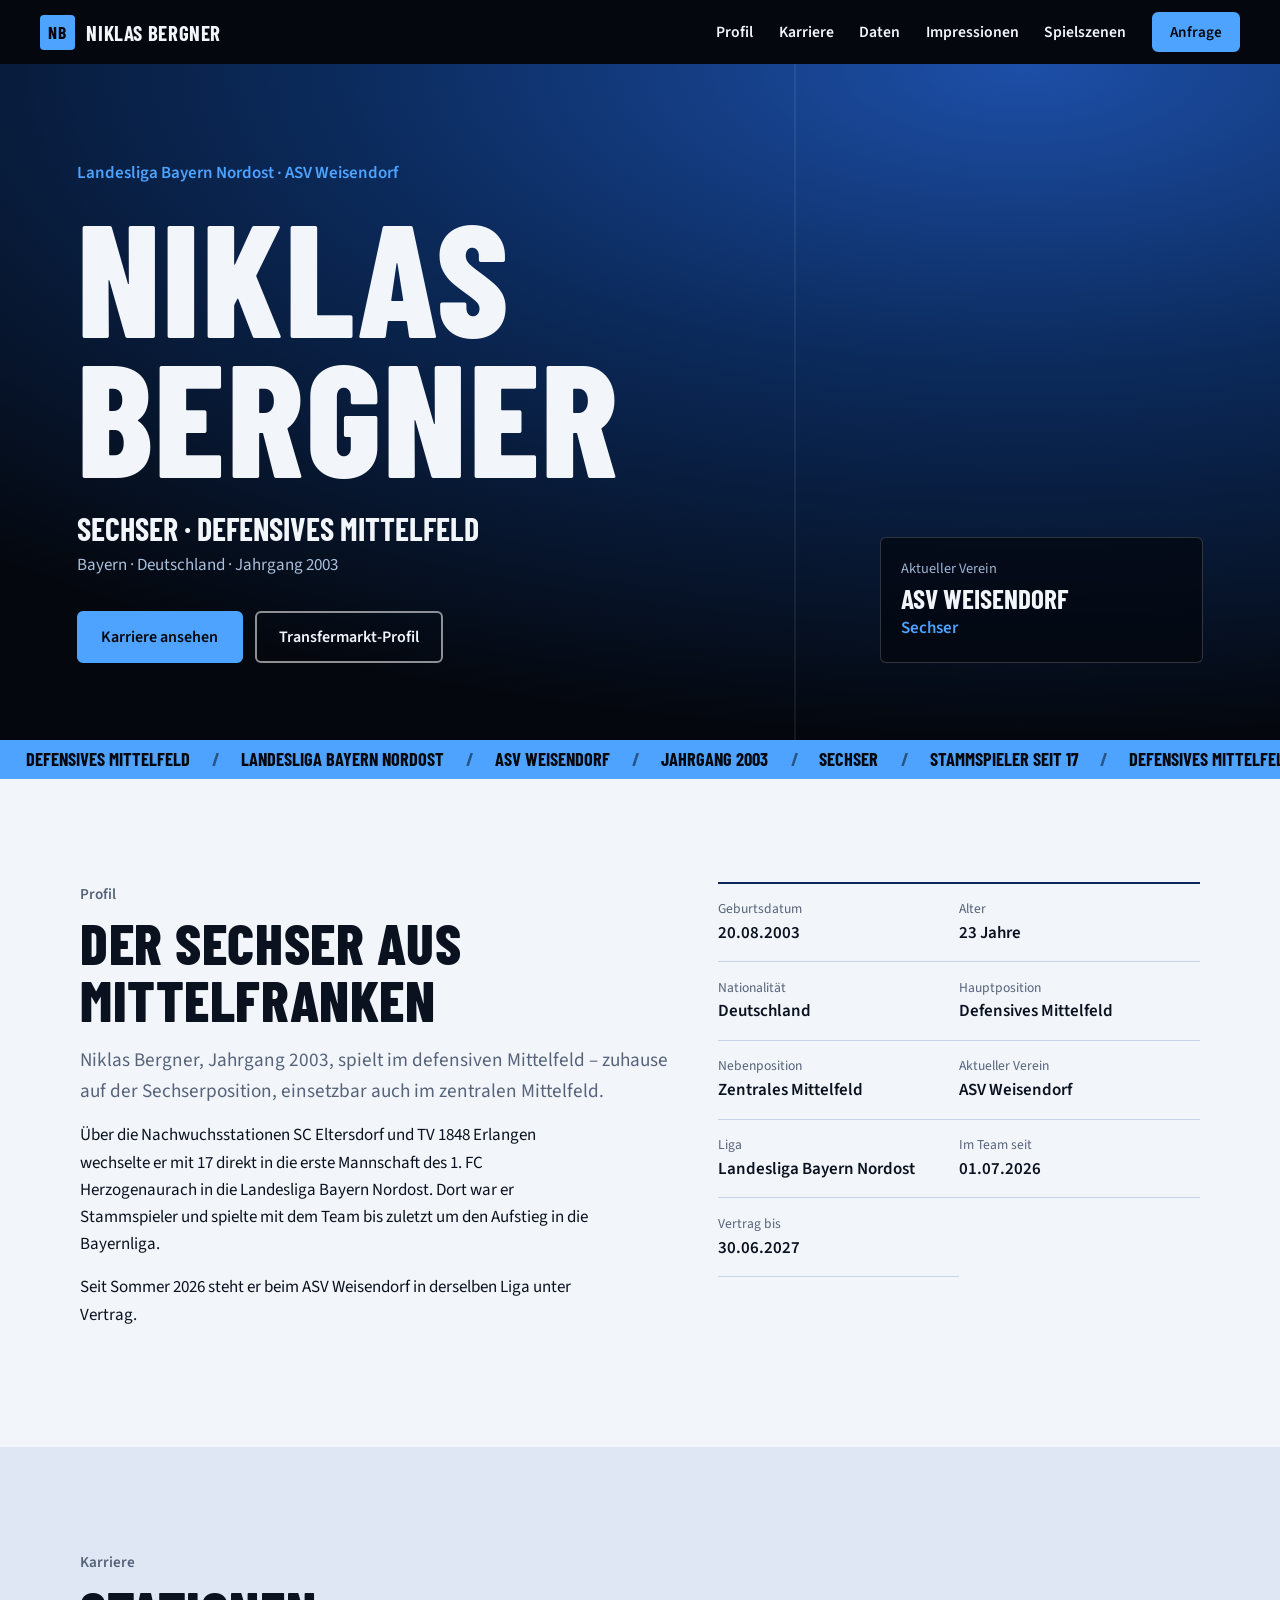
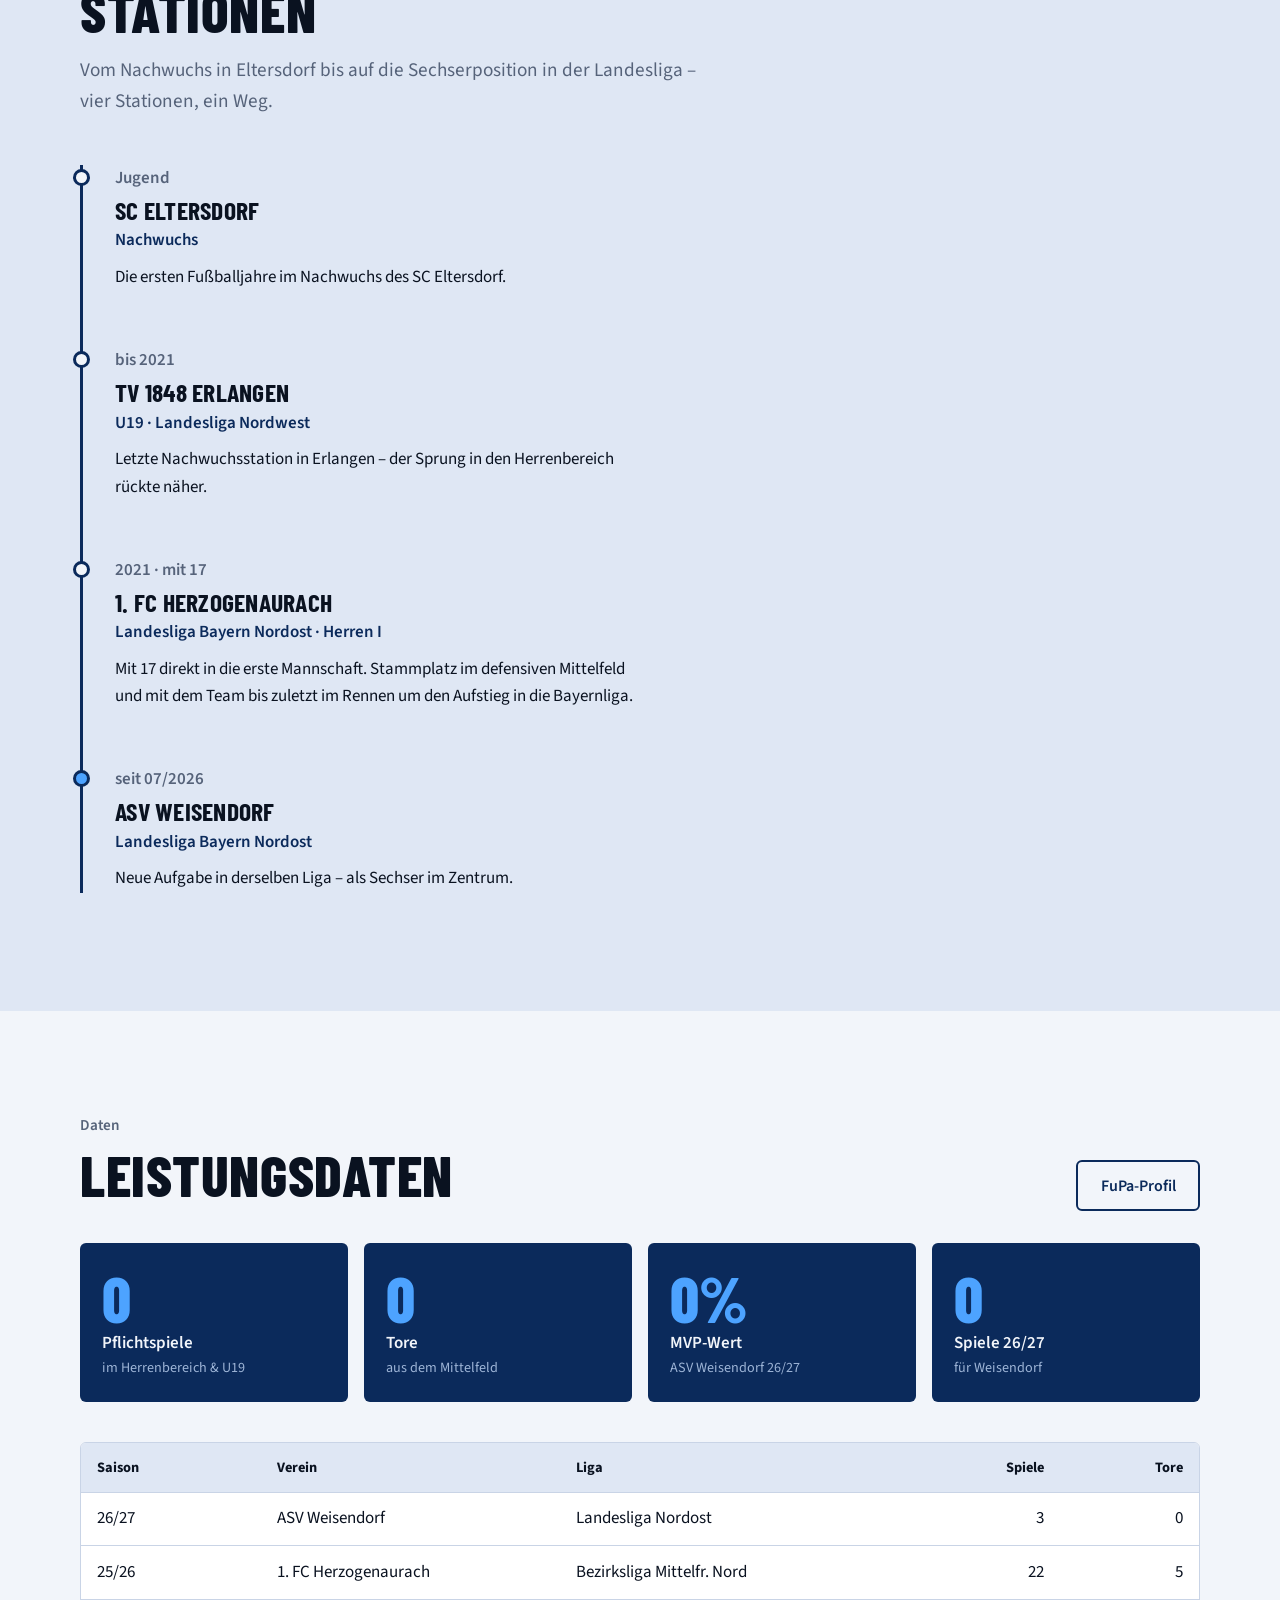
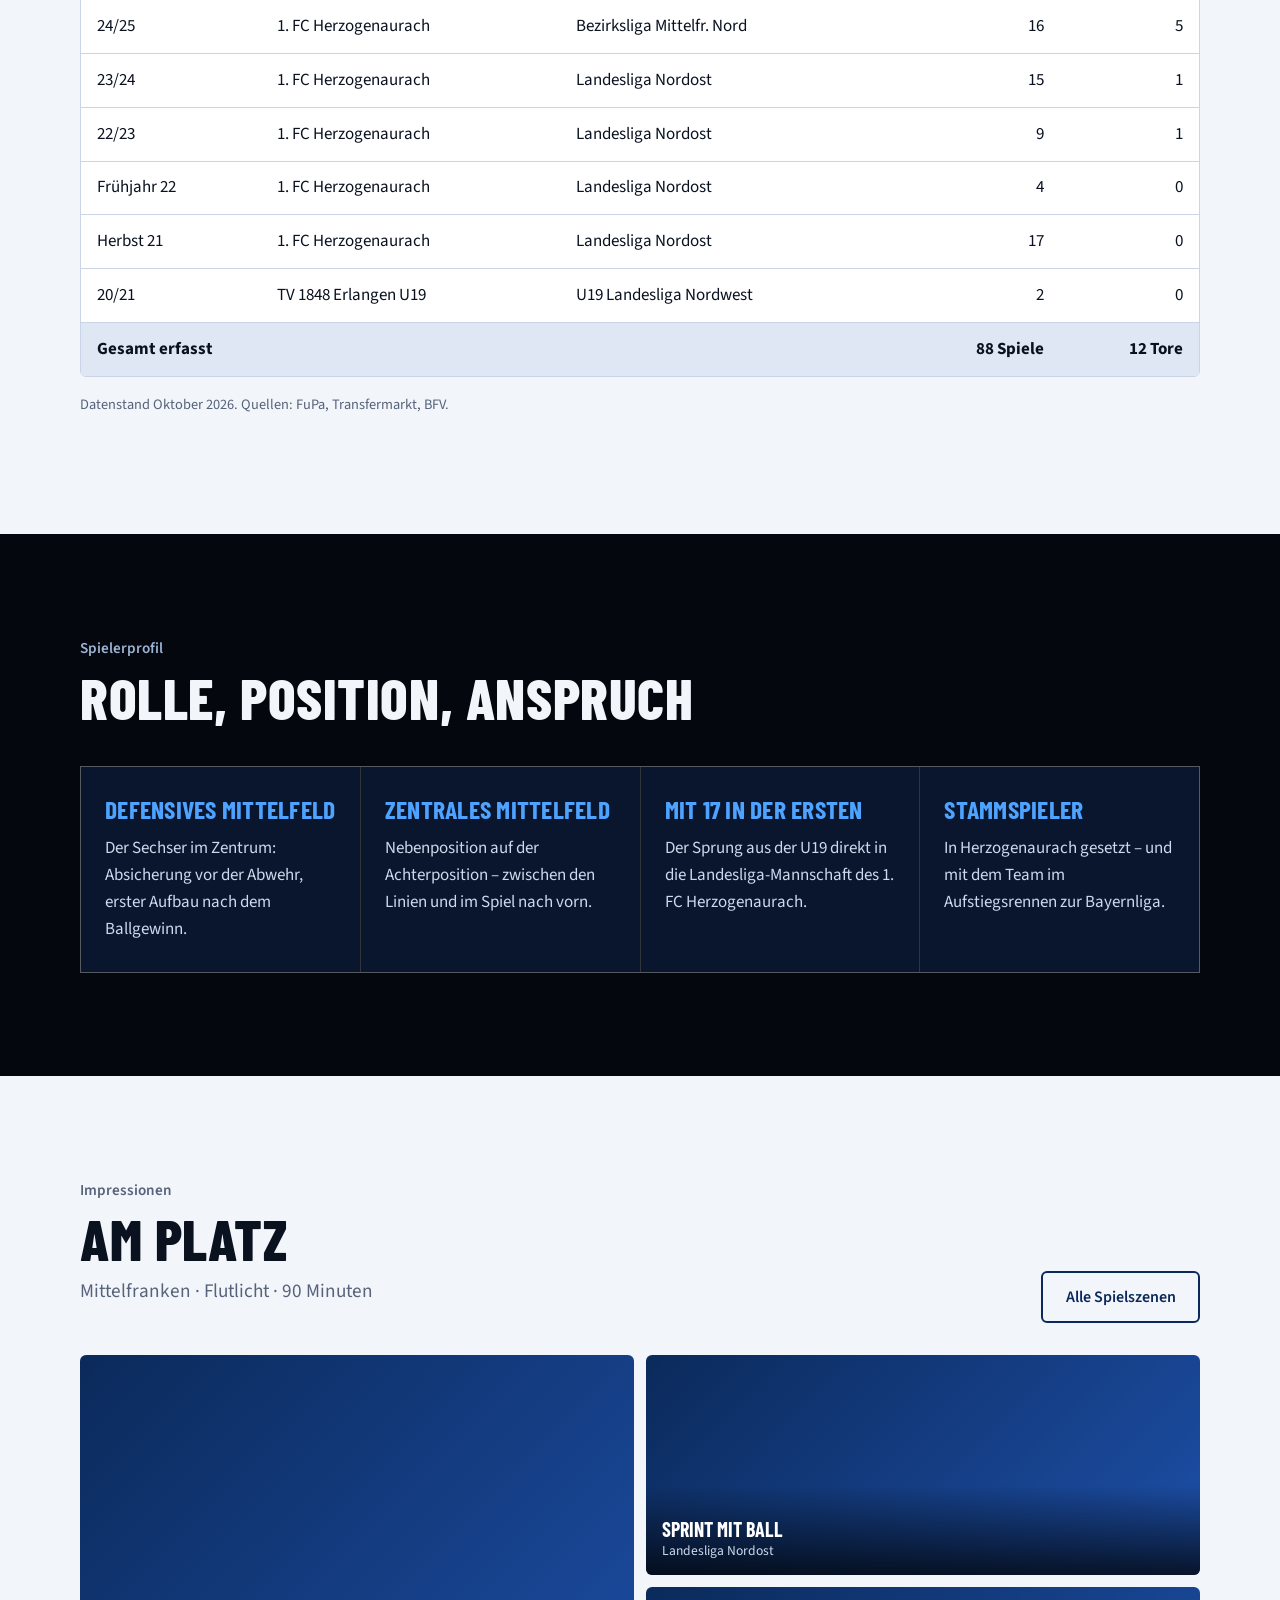
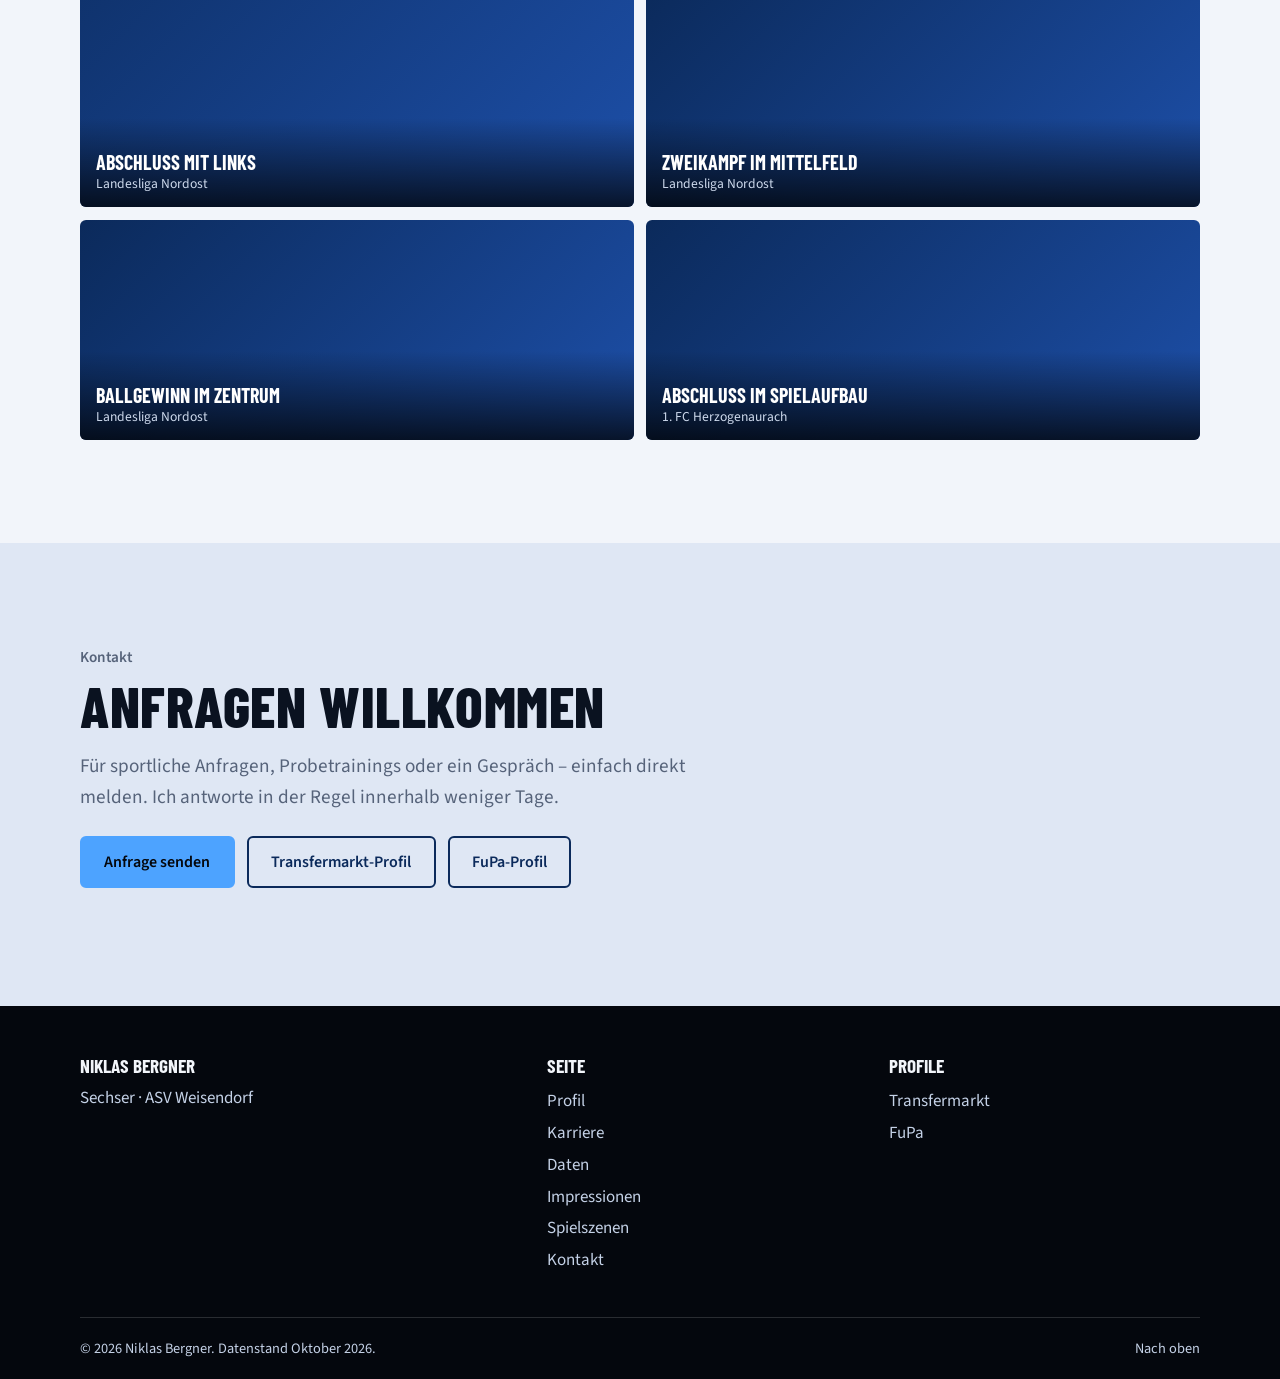
==== index.html @ 8ffeeb8a "Update stylesheet link path in index.html" ====
<!DOCTYPE html>
<html lang="de">
<head>
  <meta charset="UTF-8">
  <meta name="viewport" content="width=device-width, initial-scale=1">
  <title>Niklas Bergner | Defensives Mittelfeld – ASV Weisendorf</title>
  <meta name="description" content="Niklas Bergner, Jahrgang 2003: Sechser beim ASV Weisendorf in der Landesliga Bayern Nordost. Karriere, Leistungsdaten und Kontakt.">
  <link rel="preconnect" href="https://fonts.googleapis.com">
  <link rel="preconnect" href="https://fonts.gstatic.com" crossorigin>
  <link href="https://fonts.googleapis.com/css2?family=Barlow+Condensed:wght@500;700;800&family=Source+Sans+3:wght@400;600&display=swap" rel="stylesheet">
  <script>document.documentElement.classList.add('js')</script>
  <link rel="stylesheet" href="css/style.css">
</head>
<body id="top">

<header class="site-header">
  <a class="brand" href="index.html#top"><span class="brand-mark">NB</span>Niklas Bergner</a>
  <button class="nav-toggle" aria-label="Menü öffnen" aria-expanded="false" aria-controls="nav">Menü</button>
  <nav id="nav" class="nav">
    <a href="index.html#profil">Profil</a>
    <a href="index.html#karriere">Karriere</a>
    <a href="index.html#daten">Daten</a>
    <a href="index.html#galerie">Impressionen</a>
    <a href="spielszenen.html">Spielszenen</a>
    <button type="button" class="btn btn-small" data-open-contact>Anfrage</button>
  </nav>
</header>

<main>
  <!-- HERO -->
  <section class="hero">
    <div class="hero-inner">
      <p class="hero-kicker">Landesliga Bayern Nordost · ASV Weisendorf</p>
      <h1>Niklas<br>Bergner</h1>
      <p class="hero-role">Sechser · Defensives Mittelfeld</p>
      <p class="hero-meta">Bayern · Deutschland · Jahrgang 2003</p>
      <div class="hero-actions">
        <a class="btn" href="#karriere">Karriere ansehen</a>
        <a class="btn btn-ghost" href="https://www.transfermarkt.de/niklas-bergner/profil/spieler/958834" target="_blank" rel="noopener">Transfermarkt-Profil</a>
      </div>
    </div>
    <aside class="hero-card">
      <img src="images/portrait.jpg" alt="Niklas Bergner" onerror="this.remove()">
      <div class="hero-card-text">
        <span>Aktueller Verein</span>
        <strong>ASV Weisendorf</strong>
        <em>Sechser</em>
      </div>
    </aside>
  </section>

  <div class="ticker" aria-hidden="true">
    <div class="ticker-track">
      <span>Defensives Mittelfeld</span><span>Landesliga Bayern Nordost</span><span>ASV Weisendorf</span><span>Jahrgang 2003</span><span>Sechser</span><span>Stammspieler seit 17</span>
      <span>Defensives Mittelfeld</span><span>Landesliga Bayern Nordost</span><span>ASV Weisendorf</span><span>Jahrgang 2003</span><span>Sechser</span><span>Stammspieler seit 17</span>
    </div>
  </div>

  <!-- PROFIL -->
  <section id="profil" class="section">
    <div class="wrap two-col">
      <div>
        <p class="eyebrow">Profil</p>
        <h2>Der Sechser aus Mittelfranken</h2>
        <p class="lead">Niklas Bergner, Jahrgang 2003, spielt im defensiven Mittelfeld – zuhause auf der Sechserposition, einsetzbar auch im zentralen Mittelfeld.</p>
        <p>Über die Nachwuchsstationen SC Eltersdorf und TV 1848 Erlangen wechselte er mit 17 direkt in die erste Mannschaft des 1. FC Herzogenaurach in die Landesliga Bayern Nordost. Dort war er Stammspieler und spielte mit dem Team bis zuletzt um den Aufstieg in die Bayernliga.</p>
        <p>Seit Sommer 2026 steht er beim ASV Weisendorf in derselben Liga unter Vertrag.</p>
      </div>
      <dl class="facts" data-reveal>
        <div><dt>Geburtsdatum</dt><dd>20.08.2003</dd></div>
        <div><dt>Alter</dt><dd><span id="age">23</span> Jahre</dd></div>
        <div><dt>Nationalität</dt><dd>Deutschland</dd></div>
        <div><dt>Hauptposition</dt><dd>Defensives Mittelfeld</dd></div>
        <div><dt>Nebenposition</dt><dd>Zentrales Mittelfeld</dd></div>
        <div><dt>Aktueller Verein</dt><dd>ASV Weisendorf</dd></div>
        <div><dt>Liga</dt><dd>Landesliga Bayern Nordost</dd></div>
        <div><dt>Im Team seit</dt><dd>01.07.2026</dd></div>
        <div><dt>Vertrag bis</dt><dd>30.06.2027</dd></div>
      </dl>
    </div>
  </section>

  <!-- KARRIERE -->
  <section id="karriere" class="section section-tint">
    <div class="wrap">
      <p class="eyebrow">Karriere</p>
      <h2>Stationen</h2>
      <p class="lead">Vom Nachwuchs in Eltersdorf bis auf die Sechserposition in der Landesliga – vier Stationen, ein Weg.</p>
      <ol class="timeline">
        <li data-reveal>
          <span class="when">Jugend</span>
          <h3>SC Eltersdorf</h3>
          <p class="sub">Nachwuchs</p>
          <p>Die ersten Fußballjahre im Nachwuchs des SC Eltersdorf.</p>
        </li>
        <li data-reveal>
          <span class="when">bis 2021</span>
          <h3>TV 1848 Erlangen</h3>
          <p class="sub">U19 · Landesliga Nordwest</p>
          <p>Letzte Nachwuchsstation in Erlangen – der Sprung in den Herrenbereich rückte näher.</p>
        </li>
        <li data-reveal>
          <span class="when">2021 · mit 17</span>
          <h3>1. FC Herzogenaurach</h3>
          <p class="sub">Landesliga Bayern Nordost · Herren I</p>
          <p>Mit 17 direkt in die erste Mannschaft. Stammplatz im defensiven Mittelfeld und mit dem Team bis zuletzt im Rennen um den Aufstieg in die Bayernliga.</p>
        </li>
        <li class="current" data-reveal>
          <span class="when">seit 07/2026</span>
          <h3>ASV Weisendorf</h3>
          <p class="sub">Landesliga Bayern Nordost</p>
          <p>Neue Aufgabe in derselben Liga – als Sechser im Zentrum.</p>
        </li>
      </ol>
    </div>
  </section>

  <!-- DATEN -->
  <section id="daten" class="section">
    <div class="wrap">
      <div class="section-head">
        <div>
          <p class="eyebrow">Daten</p>
          <h2>Leistungsdaten</h2>
        </div>
        <a class="btn btn-ghost-dark" href="https://www.fupa.net/player/niklas-bergner-1920566" target="_blank" rel="noopener">FuPa-Profil</a>
      </div>

      <div class="stats" data-reveal>
        <div class="stat"><strong data-count="88">88</strong><span>Pflichtspiele</span><small>im Herrenbereich &amp; U19</small></div>
        <div class="stat"><strong data-count="12">12</strong><span>Tore</span><small>aus dem Mittelfeld</small></div>
        <div class="stat"><strong data-count="55" data-suffix="%">55%</strong><span>MVP-Wert</span><small>ASV Weisendorf 26/27</small></div>
        <div class="stat"><strong data-count="3">3</strong><span>Spiele 26/27</span><small>für Weisendorf</small></div>
      </div>

      <div class="table-wrap" data-reveal>
        <table>
          <thead>
            <tr><th>Saison</th><th>Verein</th><th>Liga</th><th class="num">Spiele</th><th class="num">Tore</th></tr>
          </thead>
          <tbody>
            <tr><td>26/27</td><td>ASV Weisendorf</td><td>Landesliga Nordost</td><td class="num">3</td><td class="num">0</td></tr>
            <tr><td>25/26</td><td>1. FC Herzogenaurach</td><td>Bezirksliga Mittelfr. Nord</td><td class="num">22</td><td class="num">5</td></tr>
            <tr><td>24/25</td><td>1. FC Herzogenaurach</td><td>Bezirksliga Mittelfr. Nord</td><td class="num">16</td><td class="num">5</td></tr>
            <tr><td>23/24</td><td>1. FC Herzogenaurach</td><td>Landesliga Nordost</td><td class="num">15</td><td class="num">1</td></tr>
            <tr><td>22/23</td><td>1. FC Herzogenaurach</td><td>Landesliga Nordost</td><td class="num">9</td><td class="num">1</td></tr>
            <tr><td>Frühjahr 22</td><td>1. FC Herzogenaurach</td><td>Landesliga Nordost</td><td class="num">4</td><td class="num">0</td></tr>
            <tr><td>Herbst 21</td><td>1. FC Herzogenaurach</td><td>Landesliga Nordost</td><td class="num">17</td><td class="num">0</td></tr>
            <tr><td>20/21</td><td>TV 1848 Erlangen U19</td><td>U19 Landesliga Nordwest</td><td class="num">2</td><td class="num">0</td></tr>
          </tbody>
          <tfoot>
            <tr><td colspan="3">Gesamt erfasst</td><td class="num">88 Spiele</td><td class="num">12 Tore</td></tr>
          </tfoot>
        </table>
      </div>
      <p class="note">Datenstand Oktober 2026. Quellen: FuPa, Transfermarkt, BFV.</p>
    </div>
  </section>

  <!-- SPIELERPROFIL -->
  <section class="section section-dark">
    <div class="wrap">
      <p class="eyebrow">Spielerprofil</p>
      <h2>Rolle, Position, Anspruch</h2>
      <div class="cards">
        <article data-reveal>
          <h3>Defensives Mittelfeld</h3>
          <p>Der Sechser im Zentrum: Absicherung vor der Abwehr, erster Aufbau nach dem Ballgewinn.</p>
        </article>
        <article data-reveal>
          <h3>Zentrales Mittelfeld</h3>
          <p>Nebenposition auf der Achterposition – zwischen den Linien und im Spiel nach vorn.</p>
        </article>
        <article data-reveal>
          <h3>Mit 17 in der Ersten</h3>
          <p>Der Sprung aus der U19 direkt in die Landesliga-Mannschaft des 1. FC Herzogenaurach.</p>
        </article>
        <article data-reveal>
          <h3>Stammspieler</h3>
          <p>In Herzogenaurach gesetzt – und mit dem Team im Aufstiegsrennen zur Bayernliga.</p>
        </article>
      </div>
    </div>
  </section>

  <!-- GALERIE -->
  <section id="galerie" class="section">
    <div class="wrap">
      <div class="section-head">
        <div>
          <p class="eyebrow">Impressionen</p>
          <h2>Am Platz</h2>
          <p class="lead">Mittelfranken · Flutlicht · 90 Minuten</p>
        </div>
        <a class="btn btn-ghost-dark" href="spielszenen.html">Alle Spielszenen</a>
      </div>
      <!-- Eigene Fotos in den Ordner images/ legen und die Dateinamen hier anpassen -->
      <div class="gallery">
        <figure data-reveal class="g1"><img src="images/galerie-1.jpg" alt="Abschluss mit links" loading="lazy" onerror="this.remove()"><figcaption>Abschluss mit links<span>Landesliga Nordost</span></figcaption></figure>
        <figure data-reveal class="g2"><img src="images/galerie-2.jpg" alt="Sprint mit Ball" loading="lazy" onerror="this.remove()"><figcaption>Sprint mit Ball<span>Landesliga Nordost</span></figcaption></figure>
        <figure data-reveal class="g3"><img src="images/galerie-3.jpg" alt="Zweikampf im Mittelfeld" loading="lazy" onerror="this.remove()"><figcaption>Zweikampf im Mittelfeld<span>Landesliga Nordost</span></figcaption></figure>
        <figure data-reveal class="g4"><img src="images/galerie-4.jpg" alt="Ballgewinn im Zentrum" loading="lazy" onerror="this.remove()"><figcaption>Ballgewinn im Zentrum<span>Landesliga Nordost</span></figcaption></figure>
        <figure data-reveal class="g5"><img src="images/galerie-5.jpg" alt="Abschluss im Spielaufbau" loading="lazy" onerror="this.remove()"><figcaption>Abschluss im Spielaufbau<span>1. FC Herzogenaurach</span></figcaption></figure>
      </div>
    </div>
  </section>

  <!-- KONTAKT -->
  <section id="kontakt" class="section section-tint">
    <div class="wrap">
      <p class="eyebrow">Kontakt</p>
      <h2>Anfragen willkommen</h2>
      <p class="lead">Für sportliche Anfragen, Probetrainings oder ein Gespräch – einfach direkt melden. Ich antworte in der Regel innerhalb weniger Tage.</p>
      <p class="link-row">
        <button type="button" class="btn" data-open-contact>Anfrage senden</button>
        <a class="btn btn-ghost-dark" href="https://www.transfermarkt.de/niklas-bergner/profil/spieler/958834" target="_blank" rel="noopener">Transfermarkt-Profil</a>
        <a class="btn btn-ghost-dark" href="https://www.fupa.net/player/niklas-bergner-1920566" target="_blank" rel="noopener">FuPa-Profil</a>
      </p>
    </div>
  </section>
</main>

<footer class="site-footer">
  <div class="wrap footer-grid">
    <div>
      <strong>Niklas Bergner</strong>
      <p>Sechser · ASV Weisendorf</p>
    </div>
    <div>
      <strong>Seite</strong>
      <a href="index.html#profil">Profil</a>
      <a href="index.html#karriere">Karriere</a>
      <a href="index.html#daten">Daten</a>
      <a href="index.html#galerie">Impressionen</a>
      <a href="spielszenen.html">Spielszenen</a>
      <a href="#" data-open-contact>Kontakt</a>
    </div>
    <div>
      <strong>Profile</strong>
      <a href="https://www.transfermarkt.de/niklas-bergner/profil/spieler/958834" target="_blank" rel="noopener">Transfermarkt</a>
      <a href="https://www.fupa.net/player/niklas-bergner-1920566" target="_blank" rel="noopener">FuPa</a>
    </div>
  </div>
  <div class="wrap footer-bottom">
    <span>© 2026 Niklas Bergner. Datenstand Oktober 2026.</span>
    <a href="#top">Nach oben</a>
  </div>
</footer>

<script src="js/main.js"></script>
</body>
</html>
---- css/style.css ----
:root {
  --pitch: #0b2a5b;
  --pitch-deep: #04070d;
  --chalk: #f2f5fa;
  --turf: #dfe7f4;
  --ink: #0a1220;
  --muted: #56637a;
  --flood: #4da3ff;
  --line: #c9d4e6;
  --radius: 6px;
  --head: "Barlow Condensed", "Arial Narrow", sans-serif;
  --body: "Source Sans 3", system-ui, -apple-system, "Segoe UI", sans-serif;
}

*, *::before, *::after { box-sizing: border-box; }
html { scroll-behavior: smooth; scroll-padding-top: 72px; }
body {
  margin: 0;
  font-family: var(--body);
  font-size: 1.0625rem;
  line-height: 1.6;
  color: var(--ink);
  background: var(--chalk);
}
img { max-width: 100%; display: block; }
a { color: inherit; }
:focus-visible { outline: 3px solid var(--flood); outline-offset: 2px; }

h1, h2, h3 { font-family: var(--head); line-height: 1; margin: 0; text-transform: uppercase; letter-spacing: .01em; }
h2 { font-size: clamp(2.4rem, 5vw, 3.6rem); font-weight: 800; margin-bottom: 1rem; }
h3 { font-size: 1.6rem; font-weight: 700; }
p { margin: 0 0 1rem; max-width: 65ch; }
.lead { font-size: 1.2rem; color: var(--muted); }
.note { font-size: .9rem; color: var(--muted); margin-top: 1rem; }
.eyebrow { font-weight: 600; color: var(--muted); margin-bottom: .5rem; font-size: .95rem; }

.wrap { width: min(1120px, 100% - 2.5rem); margin-inline: auto; }
.section { padding: clamp(3.5rem, 8vw, 6.5rem) 0; }
.section-tint { background: var(--turf); }
.section-dark { background: var(--pitch-deep); color: var(--chalk); }
.section-dark .eyebrow { color: #9db4d6; }
.two-col { display: grid; gap: 3rem; grid-template-columns: 1.1fr .9fr; align-items: start; }
.section-head { display: flex; justify-content: space-between; align-items: end; gap: 1rem; flex-wrap: wrap; margin-bottom: 2rem; }
.section-head h2 { margin-bottom: .5rem; }

/* Buttons */
.btn {
  display: inline-block; cursor: pointer; border: 2px solid var(--flood);
  background: var(--flood); color: var(--pitch-deep); font: 600 1rem var(--body);
  padding: .8rem 1.4rem; border-radius: var(--radius); text-decoration: none;
  transition: background .15s, color .15s, border-color .15s;
}
.btn:hover { background: #8cc2ff; border-color: #8cc2ff; color: var(--pitch-deep); }
.btn-small { padding: .45rem 1rem; font-size: .95rem; }
.btn-ghost { background: transparent; color: var(--chalk); border-color: rgba(255,255,255,.55); }
.btn-ghost:hover { border-color: var(--flood); color: var(--flood); }
.btn-ghost-dark { background: transparent; color: var(--pitch); border-color: var(--pitch); }
.btn-ghost-dark:hover { background: var(--pitch); color: var(--chalk); }
.link-row { display: flex; gap: .75rem; flex-wrap: wrap; margin-top: 1.5rem; }

/* Header */
.site-header {
  position: sticky; top: 0; z-index: 50; display: flex; align-items: center; justify-content: space-between;
  padding: .75rem clamp(1rem, 4vw, 2.5rem); background: var(--pitch-deep); color: var(--chalk);
}
.brand { display: flex; align-items: center; gap: .7rem; text-decoration: none; font: 700 1.3rem var(--head); text-transform: uppercase; letter-spacing: .03em; }
.brand-mark { display: grid; place-items: center; width: 2.2rem; height: 2.2rem; background: var(--flood); color: var(--pitch-deep); border-radius: 4px; font-size: 1.1rem; }
.nav { display: flex; align-items: center; gap: 1.6rem; }
.nav a { text-decoration: none; font-weight: 600; font-size: .98rem; }
.nav a:not(.btn):hover, .nav a[aria-current="page"] { color: var(--flood); }
.nav-toggle { display: none; background: none; border: 1px solid rgba(255,255,255,.4); color: inherit; padding: .4rem .8rem; border-radius: var(--radius); font: 600 .95rem var(--body); cursor: pointer; }

/* Hero */
.hero {
  background: radial-gradient(120% 100% at 80% 0%, #1d4fa8 0%, var(--pitch) 45%, var(--pitch-deep) 100%);
  color: var(--chalk);
  display: grid; grid-template-columns: 1.4fr .6fr; gap: 3rem; align-items: end;
  padding: clamp(3rem, 8vw, 6rem) clamp(1.25rem, 6vw, 5rem) clamp(3rem, 6vw, 5rem);
  position: relative; overflow: hidden;
}
.hero::after { /* Mittellinie */
  content: ""; position: absolute; inset: 0 auto 0 62%; width: 2px; background: rgba(255,255,255,.07); pointer-events: none;
}
.hero-kicker { color: var(--flood); font-weight: 600; margin-bottom: 1rem; }
.hero h1 { font-size: clamp(4.5rem, 14vw, 10rem); font-weight: 800; line-height: .88; margin-bottom: 1.5rem; }
.hero-role { font: 700 clamp(1.4rem, 3vw, 2rem) var(--head); text-transform: uppercase; margin-bottom: .3rem; }
.hero-meta { color: #aabfdc; margin-bottom: 2rem; }
.hero-actions { display: flex; gap: .75rem; flex-wrap: wrap; }
.hero-card { position: relative; z-index: 1; background: rgba(4,7,13,.7); border: 1px solid rgba(255,255,255,.18); border-radius: var(--radius); overflow: hidden; }
.hero-card img { width: 100%; aspect-ratio: 4/5; object-fit: cover; }
.hero-card-text { padding: 1.2rem 1.3rem; display: grid; gap: .1rem; }
.hero-card-text span { color: #9db4d6; font-size: .9rem; }
.hero-card-text strong { font: 700 1.7rem var(--head); text-transform: uppercase; }
.hero-card-text em { color: var(--flood); font-style: normal; font-weight: 600; }

/* Ticker */
.ticker { background: var(--flood); color: var(--pitch-deep); overflow: hidden; white-space: nowrap; }
.ticker-track { display: inline-flex; animation: ticker 40s linear infinite; }
.ticker span { font: 700 1.15rem var(--head); text-transform: uppercase; padding: .55rem 1.6rem; position: relative; }
.ticker span::after { content: "/"; position: absolute; right: -.3rem; opacity: .5; }
@keyframes ticker { to { transform: translateX(-50%); } }

/* Fakten */
.facts { margin: 0; display: grid; grid-template-columns: 1fr 1fr; gap: 0; border-top: 2px solid var(--pitch); }
.facts div { padding: .9rem 0; border-bottom: 1px solid var(--line); }
.facts dt { font-size: .85rem; color: var(--muted); }
.facts dd { margin: 0; font-weight: 600; }

/* Timeline */
.timeline { list-style: none; margin: 3rem 0 0; padding: 0; border-left: 3px solid var(--pitch); }
.timeline li { position: relative; padding: 0 0 2.5rem 2rem; }
.timeline li:last-child { padding-bottom: 0; }
.timeline li::before { content: ""; position: absolute; left: -10px; top: .25rem; width: 17px; height: 17px; border-radius: 50%; background: var(--chalk); border: 3px solid var(--pitch); }
.timeline li.current::before { background: var(--flood); border-color: var(--pitch); }
.when { display: inline-block; font-weight: 600; color: var(--muted); margin-bottom: .3rem; }
.timeline .sub { color: var(--pitch); font-weight: 600; margin: .3rem 0 .6rem; }

/* Stats */
.stats { display: grid; grid-template-columns: repeat(4, 1fr); gap: 1rem; margin-bottom: 2.5rem; }
.stat { background: var(--pitch); color: var(--chalk); padding: 1.4rem; border-radius: var(--radius); display: grid; }
.stat strong { font: 800 4rem var(--head); line-height: 1; color: var(--flood); }
.stat span { font-weight: 600; }
.stat small { color: #9db4d6; }

/* Tabelle */
.table-wrap { overflow-x: auto; border: 1px solid var(--line); border-radius: var(--radius); background: #fff; }
table { width: 100%; border-collapse: collapse; min-width: 560px; }
th, td { padding: .8rem 1rem; text-align: left; border-bottom: 1px solid var(--line); }
th { background: var(--turf); font-size: .9rem; }
.num { text-align: right; font-variant-numeric: tabular-nums; }
tbody tr:hover { background: #f1f6fd; }
tfoot td { font-weight: 700; background: var(--turf); border-bottom: 0; }

/* Karten */
.cards { display: grid; grid-template-columns: repeat(4, 1fr); gap: 1px; background: rgba(255,255,255,.18); margin-top: 2.5rem; border: 1px solid rgba(255,255,255,.18); }
.cards article { background: #09162e; padding: 1.8rem 1.5rem; }
.cards h3 { margin-bottom: .8rem; color: var(--flood); }
.cards p { color: #cdd9ec; margin: 0; }

/* Galerie */
.gallery { display: grid; grid-template-columns: repeat(6, 1fr); grid-auto-rows: 220px; gap: .8rem; }
.gallery figure { margin: 0; position: relative; overflow: hidden; border-radius: var(--radius); background: linear-gradient(135deg, var(--pitch), #1d4fa8); }
.gallery img { position: absolute; inset: 0; width: 100%; height: 100%; object-fit: cover; }
.gallery figcaption { position: absolute; inset: auto 0 0 0; padding: 2rem 1rem .9rem; color: #fff; font: 700 1.25rem var(--head); text-transform: uppercase; background: linear-gradient(transparent, rgba(0,0,0,.75)); }
.gallery figcaption span { display: block; font: 400 .85rem var(--body); text-transform: none; color: #cdd9ec; }
.g1 { grid-column: span 3; grid-row: span 2; }
.g2, .g3 { grid-column: span 3; }
.g4 { grid-column: span 3; }
.g5 { grid-column: span 3; }

/* Formular */
.form { display: grid; gap: 1rem; background: #fff; padding: 1.8rem; border-radius: var(--radius); border: 1px solid var(--line); }
.form label { display: grid; gap: .35rem; font-weight: 600; font-size: .95rem; }
.form input, .form textarea, .filters select {
  font: 400 1rem var(--body); padding: .7rem .8rem; border: 1px solid #a8b6cc; border-radius: var(--radius); background: var(--chalk); color: var(--ink); width: 100%;
}
.form input[aria-invalid="true"], .form textarea[aria-invalid="true"] { border-color: #b3261e; }
.form-status { margin: 0; min-height: 1.4em; font-weight: 600; }
.form-status.error { color: #b3261e; }
.form-status.ok { color: var(--pitch); }

/* Footer */
.site-footer { background: var(--pitch-deep); color: #c4d1e6; padding-top: 3rem; }
.footer-grid { display: grid; grid-template-columns: 1.4fr 1fr 1fr; gap: 2rem; }
.footer-grid strong { display: block; color: var(--chalk); margin-bottom: .5rem; font: 700 1.2rem var(--head); text-transform: uppercase; }
.footer-grid a { display: block; text-decoration: none; padding: .15rem 0; }
.footer-grid a:hover { color: var(--flood); }
.footer-grid p { margin: 0; }
.footer-bottom { display: flex; justify-content: space-between; gap: 1rem; flex-wrap: wrap; border-top: 1px solid rgba(255,255,255,.15); margin-top: 2.5rem; padding: 1.2rem 0; font-size: .9rem; }
.footer-bottom a { text-decoration: none; }

/* Spielszenen */
.page-title { font-size: clamp(3rem, 8vw, 5.5rem); font-weight: 800; margin: 1rem 0 .8rem; }
.back { display: inline-block; font-weight: 600; text-decoration: none; color: var(--pitch); border-bottom: 2px solid var(--flood); }
.filters { display: flex; gap: 1rem; flex-wrap: wrap; margin: 1.5rem 0 2rem; }
.filters label { display: grid; gap: .3rem; font-weight: 600; font-size: .9rem; min-width: 200px; }
.matches { display: grid; gap: .8rem; }
.match { background: #fff; border: 1px solid var(--line); border-radius: var(--radius); }
.match-toggle {
  width: 100%; text-align: left; background: none; border: 0; cursor: pointer; padding: 1.1rem 1.3rem;
  display: grid; grid-template-columns: 1fr auto; gap: .2rem 1rem; align-items: center; font: inherit; color: inherit;
}
.match-date { grid-column: 1; font-size: .9rem; color: var(--muted); font-weight: 600; }
.match-title { grid-column: 1; font: 700 1.6rem var(--head); text-transform: uppercase; }
.match-meta { grid-column: 1; color: var(--muted); font-size: .95rem; }
.match-action { grid-column: 2; grid-row: 1 / span 3; font-weight: 600; color: var(--pitch); border: 2px solid var(--pitch); padding: .4rem .9rem; border-radius: var(--radius); }
.match-toggle[aria-expanded="true"] .match-action { background: var(--pitch); color: var(--chalk); }
.scenes { display: grid; grid-template-columns: repeat(auto-fill, minmax(260px, 1fr)); gap: 1rem; padding: 0 1.3rem 1.3rem; }
.scene { background: var(--pitch-deep); border-radius: var(--radius); overflow: hidden; color: var(--chalk); }
.scene video { width: 100%; aspect-ratio: 16/9; background: #000; display: block; }
.scene span { display: block; padding: .5rem .8rem; font-size: .9rem; }

/* Responsive */
@media (max-width: 900px) {
  .hero { grid-template-columns: 1fr; }
  .hero::after { display: none; }
  .hero-card { max-width: 320px; }
  .two-col { grid-template-columns: 1fr; gap: 2rem; }
  .stats { grid-template-columns: 1fr 1fr; }
  .cards { grid-template-columns: 1fr 1fr; }
  .gallery { grid-template-columns: 1fr 1fr; grid-auto-rows: 200px; }
  .g1, .g2, .g3, .g4, .g5 { grid-column: span 1; grid-row: span 1; }
  .g1 { grid-column: span 2; }
  .footer-grid { grid-template-columns: 1fr 1fr; }
}
@media (max-width: 760px) {
  .nav-toggle { display: block; }
  .nav { display: none; position: absolute; top: 100%; left: 0; right: 0; background: var(--pitch-deep); flex-direction: column; align-items: flex-start; padding: 1rem 1.5rem 1.5rem; gap: 1rem; }
  .nav.open { display: flex; }
}
@media (max-width: 520px) {
  .facts { grid-template-columns: 1fr; }
  .stats, .cards { grid-template-columns: 1fr; }
  .stat strong { font-size: 3.2rem; }
  .match-toggle { grid-template-columns: 1fr; }
  .match-action { grid-column: 1; grid-row: auto; justify-self: start; margin-top: .6rem; }
}
@media (prefers-reduced-motion: reduce) {
  html { scroll-behavior: auto; }
  .ticker-track { animation: none; }
}

/* ---------- Animationen ---------- */
/* Hero-Einstieg beim Laden */
.hero-kicker, .hero h1, .hero-role, .hero-meta, .hero-actions, .hero-card {
  animation: rise .8s cubic-bezier(.2,.7,.2,1) both;
}
.hero-kicker { animation-delay: .05s; }
.hero h1 { animation-delay: .15s; }
.hero-role { animation-delay: .35s; }
.hero-meta { animation-delay: .45s; }
.hero-actions { animation-delay: .55s; }
.hero-card { animation-name: rise-card; animation-delay: .6s; }
@keyframes rise { from { opacity: 0; transform: translateY(34px); } to { opacity: 1; transform: none; } }
@keyframes rise-card { from { opacity: 0; transform: translateX(40px); } to { opacity: 1; transform: none; } }

/* Scroll-Animationen: erscheinen beim Hereinscrollen, verschwinden beim Wegscrollen */
.js [data-reveal] { opacity: 0; transform: translateY(40px); transition: opacity .7s ease, transform .7s cubic-bezier(.2,.7,.2,1); }
.js [data-reveal].in-view { opacity: 1; transform: none; }

/* Leistungsdaten: Kacheln fliegen gestaffelt ein */
.js .stats[data-reveal] { opacity: 1; transform: none; }
.js .stats .stat { opacity: 0; transform: translateY(60px) scale(.94); transition: opacity .6s ease, transform .7s cubic-bezier(.2,.7,.2,1); }
.js .stats.in-view .stat { opacity: 1; transform: none; }
.stats .stat:nth-child(2) { transition-delay: .12s; }
.stats .stat:nth-child(3) { transition-delay: .24s; }
.stats .stat:nth-child(4) { transition-delay: .36s; }
.js .stats:not(.in-view) .stat { transition-delay: 0s; }

/* Tabellenzeilen laufen von links ein */
.js .table-wrap[data-reveal] tbody tr, .js .table-wrap[data-reveal] tfoot tr { opacity: 0; transform: translateX(-30px); transition: opacity .5s ease, transform .6s cubic-bezier(.2,.7,.2,1); }
.js .table-wrap.in-view tbody tr, .js .table-wrap.in-view tfoot tr { opacity: 1; transform: none; }
.table-wrap.in-view tbody tr:nth-child(1) { transition-delay: .15s; }
.table-wrap.in-view tbody tr:nth-child(2) { transition-delay: .22s; }
.table-wrap.in-view tbody tr:nth-child(3) { transition-delay: .29s; }
.table-wrap.in-view tbody tr:nth-child(4) { transition-delay: .36s; }
.table-wrap.in-view tbody tr:nth-child(5) { transition-delay: .43s; }
.table-wrap.in-view tbody tr:nth-child(6) { transition-delay: .50s; }
.table-wrap.in-view tbody tr:nth-child(7) { transition-delay: .57s; }
.table-wrap.in-view tbody tr:nth-child(8) { transition-delay: .64s; }
.table-wrap.in-view tfoot tr { transition-delay: .75s; }
.js .table-wrap[data-reveal] { opacity: 1; transform: none; }

/* Timeline: Linie wächst, Punkte poppen */
.js .timeline li[data-reveal] { transform: translateX(-30px); }
.js .timeline li[data-reveal].in-view { transform: none; }

/* Karten und Galerie leicht gestaffelt */
.cards article:nth-child(2), .gallery figure:nth-child(2) { transition-delay: .1s; }
.cards article:nth-child(3), .gallery figure:nth-child(3) { transition-delay: .2s; }
.cards article:nth-child(4), .gallery figure:nth-child(4) { transition-delay: .3s; }
.gallery figure:nth-child(5) { transition-delay: .4s; }
.gallery img { transition: transform .8s cubic-bezier(.2,.7,.2,1); }
.gallery figure:hover img { transform: scale(1.06); }

/* Hover-Reaktionen */
.stat { transition: box-shadow .3s; }
.stats .stat:hover { box-shadow: 0 0 0 2px var(--flood), 0 12px 30px rgba(77,163,255,.25); }
.cards article { transition: background .3s, opacity .7s ease, transform .7s cubic-bezier(.2,.7,.2,1); }
.cards article:hover { background: #0d2247; }

@media (prefers-reduced-motion: reduce) {
  .hero-kicker, .hero h1, .hero-role, .hero-meta, .hero-actions, .hero-card { animation: none; }
  .js [data-reveal], .js .stats .stat, .js .table-wrap[data-reveal] tbody tr, .js .table-wrap[data-reveal] tfoot tr {
    opacity: 1 !important; transform: none !important; transition: none !important;
  }
}

/* ---------- Anfrage-Fenster ---------- */
body.dialog-open { overflow: hidden; }
.contact-dialog {
  border: 0; padding: 0; background: transparent; color: var(--ink);
  width: min(560px, 100% - 2rem); max-height: calc(100dvh - 2rem); overflow: visible;
}
.contact-dialog[open] { animation: dlg-in .35s cubic-bezier(.2,.7,.2,1); }
.contact-dialog::backdrop {
  background: rgba(4, 7, 13, .6);
  -webkit-backdrop-filter: blur(10px);
  backdrop-filter: blur(10px);
  animation: dlg-fade .3s ease;
}
.dialog-inner {
  position: relative; background: #fff; border-radius: 10px; border-top: 4px solid var(--flood);
  padding: 2rem; max-height: calc(100dvh - 2rem); overflow-y: auto;
  box-shadow: 0 30px 80px rgba(0, 0, 0, .5);
}
.dialog-inner h2 { font-size: 2.4rem; margin-bottom: .6rem; padding-right: 2.5rem; }
.dialog-inner .lead { font-size: 1.05rem; margin-bottom: 1.4rem; }
.dialog-inner .form { padding: 0; border: 0; background: none; }
.dialog-done { padding: 1rem 0 .5rem; }
.dialog-done[hidden], .dialog-form[hidden] { display: none; }
.dialog-close {
  position: absolute; top: .7rem; right: .8rem; width: 2.4rem; height: 2.4rem; border: 0; border-radius: 50%;
  background: var(--turf); color: var(--pitch); font-size: 1.6rem; line-height: 1; cursor: pointer;
  transition: background .15s, color .15s;
}
.dialog-close:hover { background: var(--pitch); color: #fff; }
.hp { position: absolute; left: -9999px; width: 1px; height: 1px; opacity: 0; }
.form-status a { color: var(--pitch); }
button.btn:disabled { opacity: .6; cursor: wait; }
@keyframes dlg-in { from { opacity: 0; transform: translateY(24px) scale(.96); } to { opacity: 1; transform: none; } }
@keyframes dlg-fade { from { opacity: 0; } to { opacity: 1; } }
@media (max-width: 520px) { .dialog-inner { padding: 1.4rem; } }
@media (prefers-reduced-motion: reduce) {
  .contact-dialog[open], .contact-dialog::backdrop { animation: none; }
}
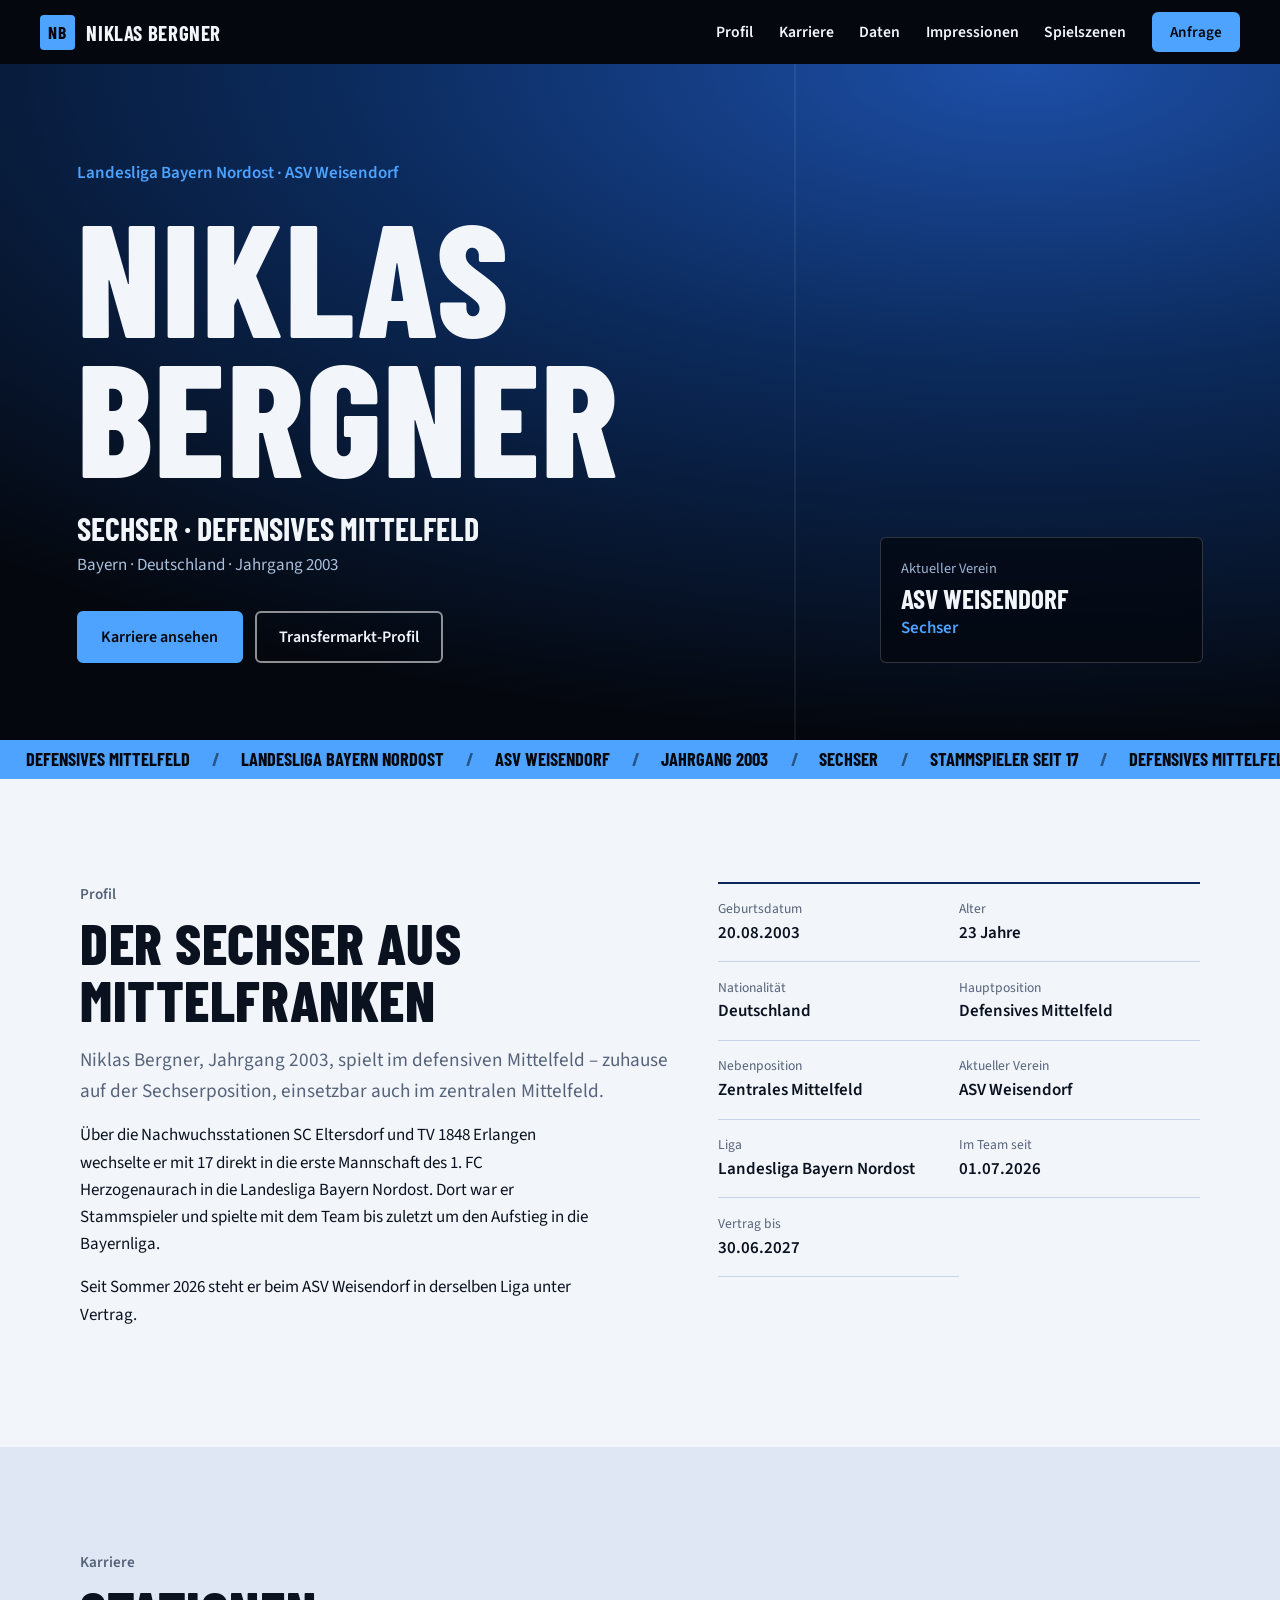
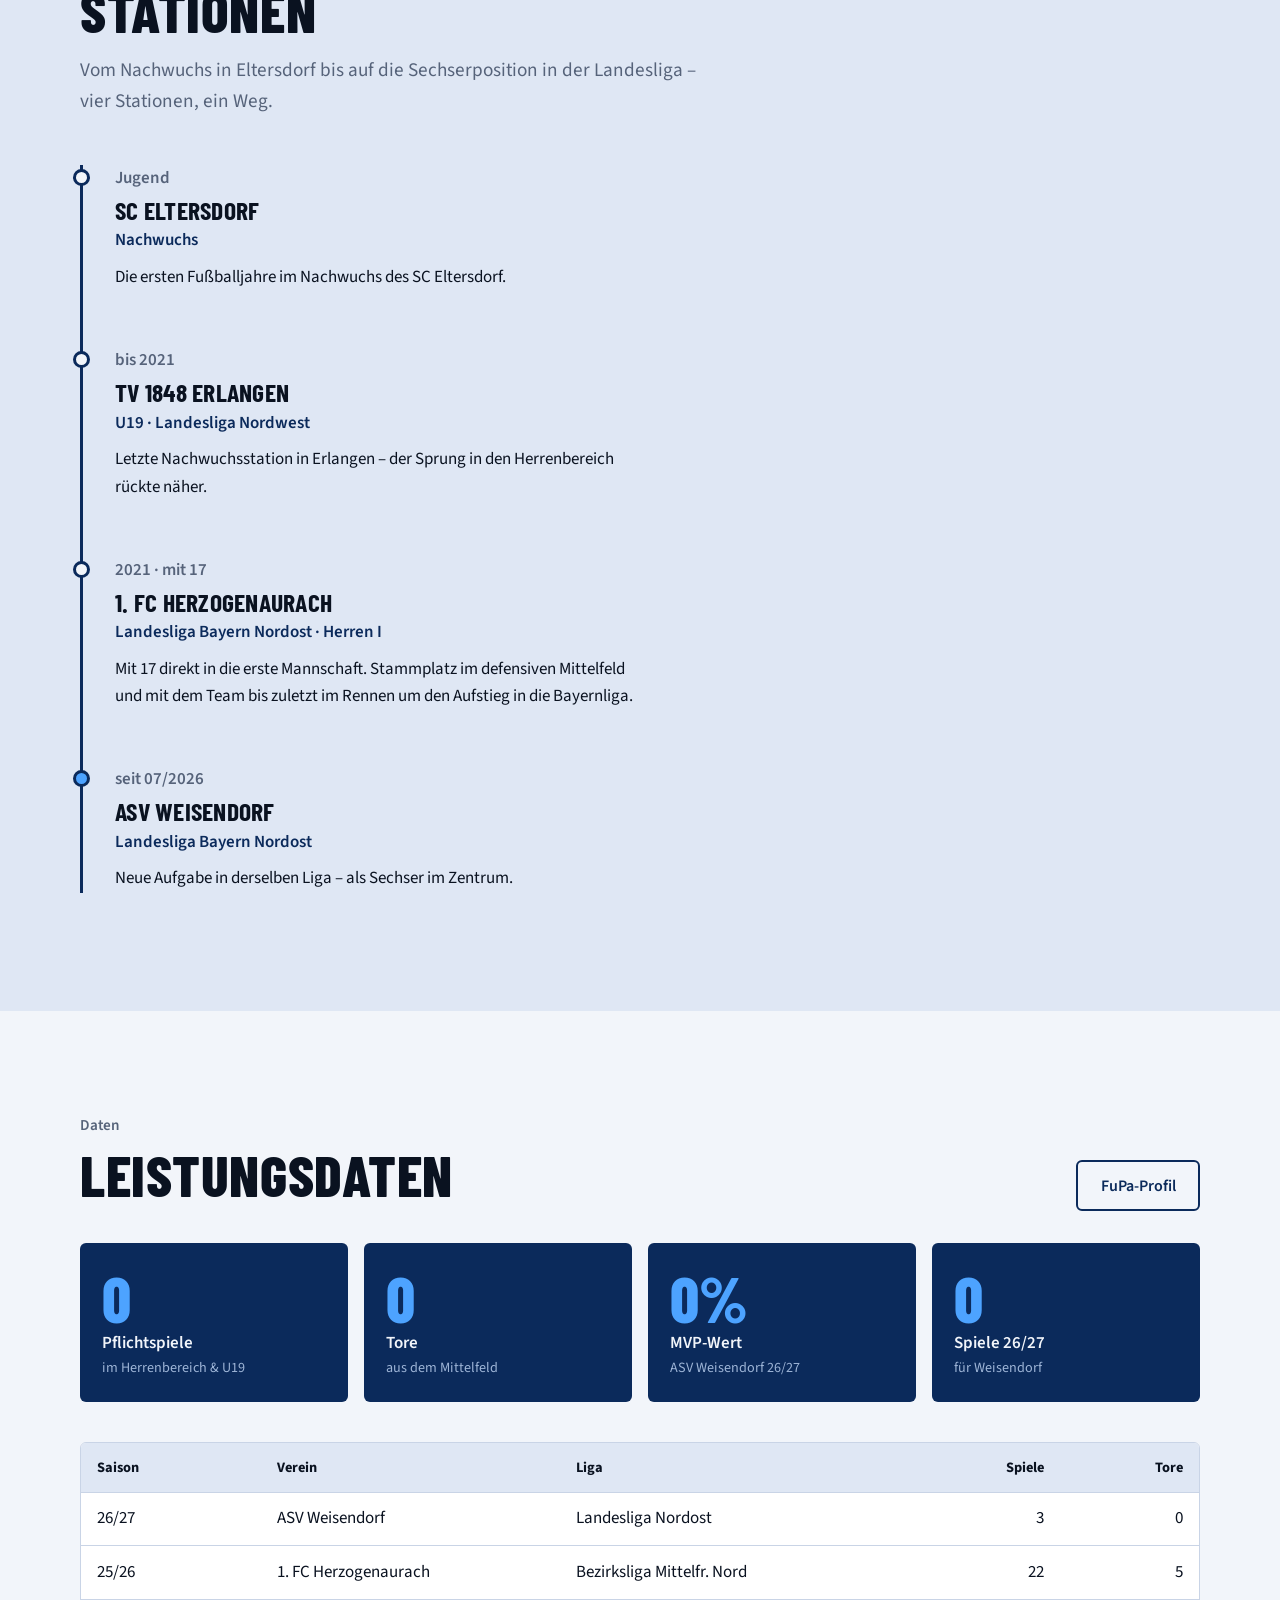
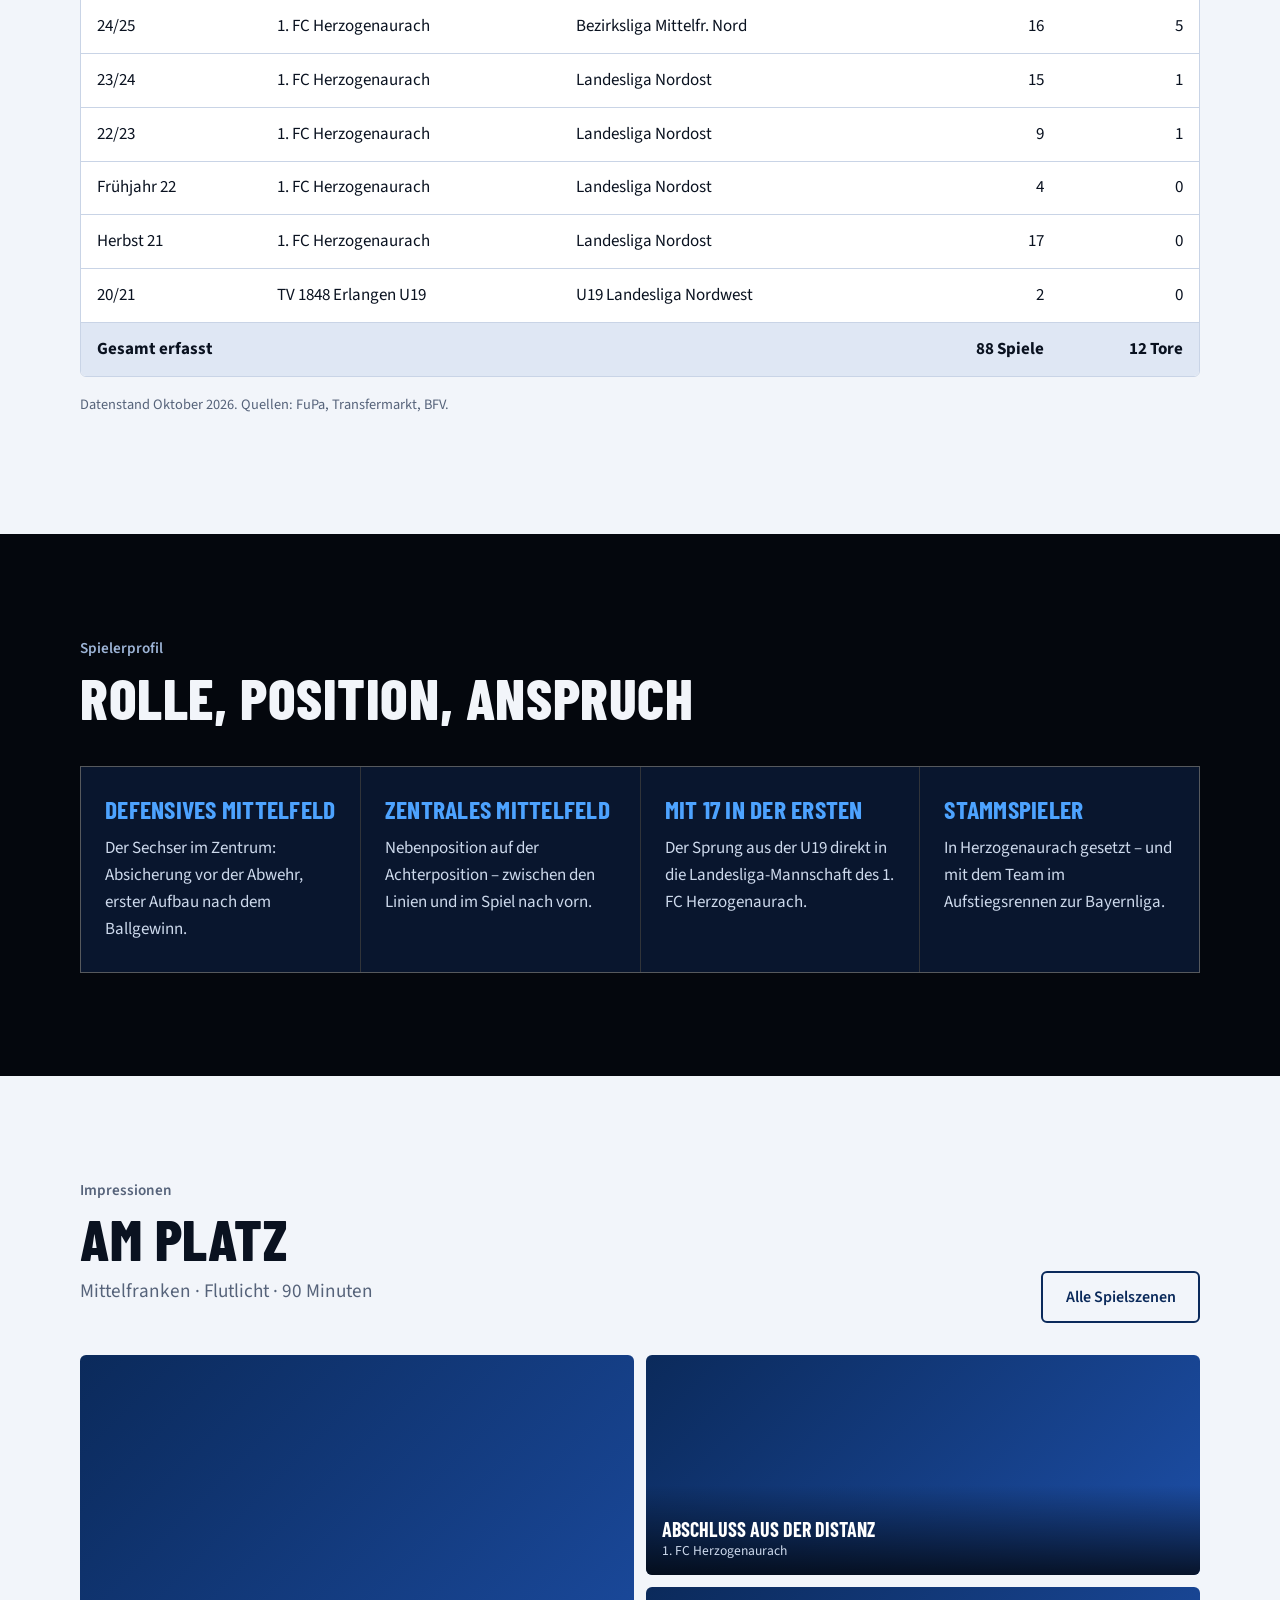
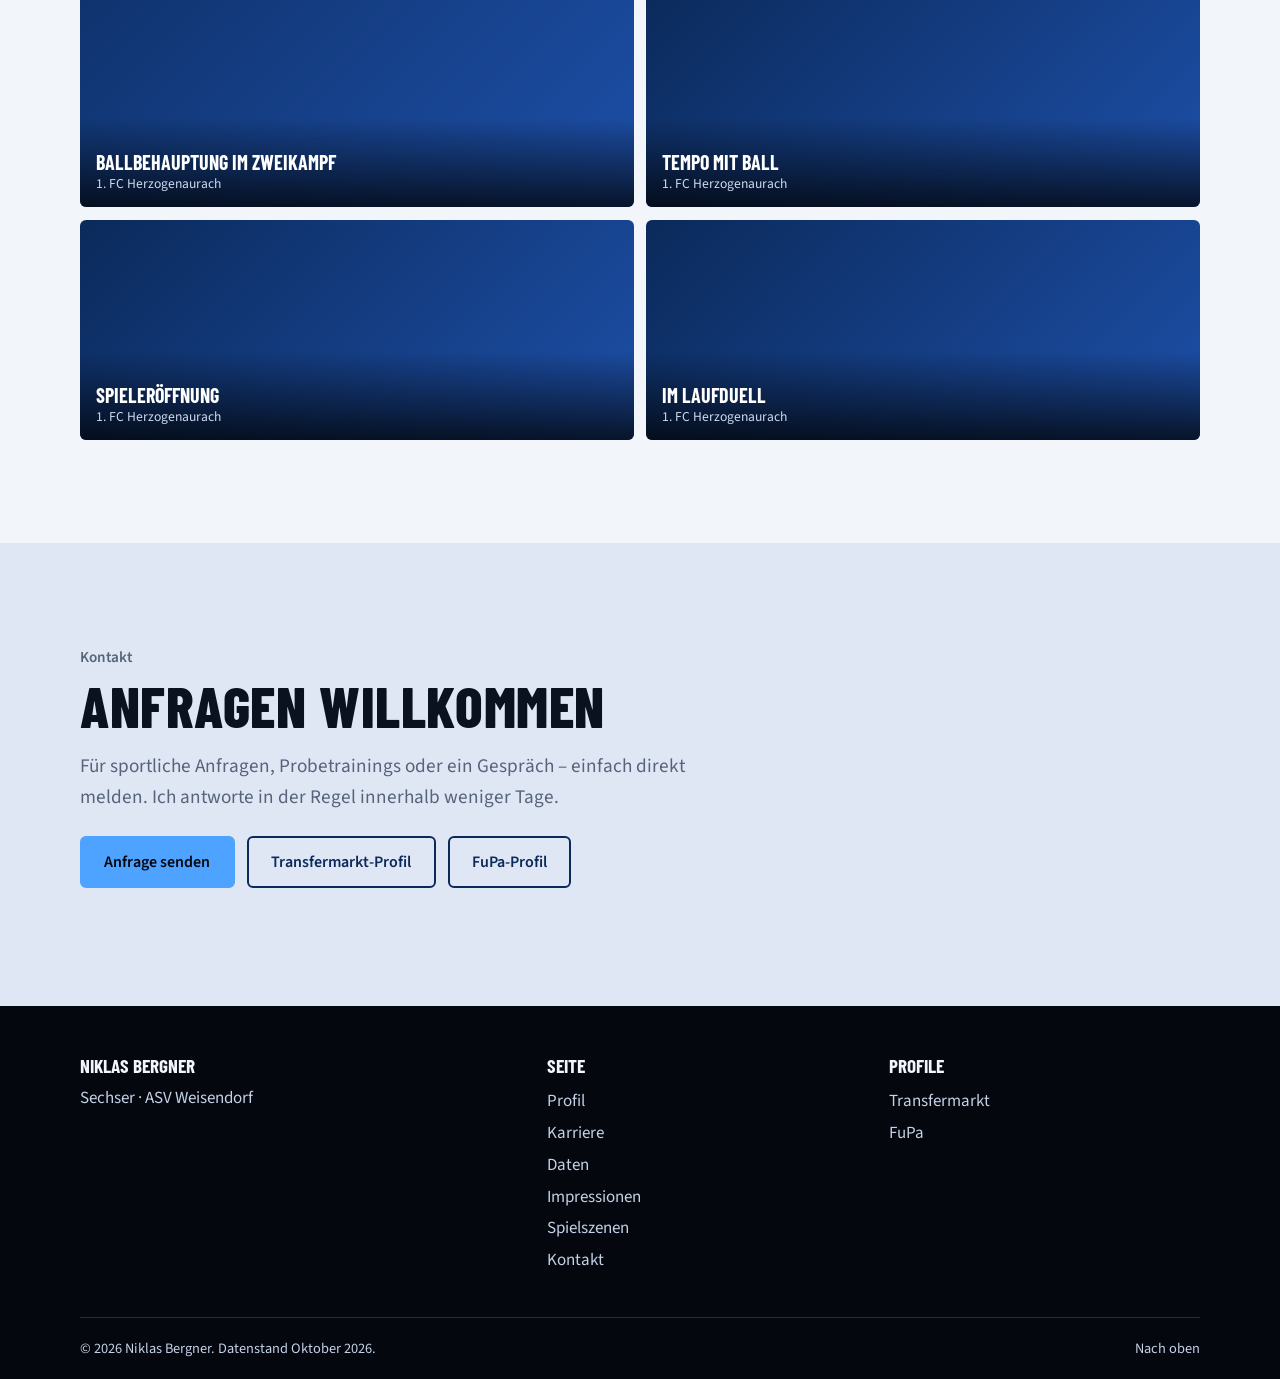
==== commit c135e711: "Add files via upload" ====
--- a/index.html
+++ b/index.html
@@ -196,11 +196,11 @@
       </div>
       <!-- Eigene Fotos in den Ordner images/ legen und die Dateinamen hier anpassen -->
       <div class="gallery">
-        <figure data-reveal class="g1"><img src="images/galerie-1.jpg" alt="Abschluss mit links" loading="lazy" onerror="this.remove()"><figcaption>Abschluss mit links<span>Landesliga Nordost</span></figcaption></figure>
-        <figure data-reveal class="g2"><img src="images/galerie-2.jpg" alt="Sprint mit Ball" loading="lazy" onerror="this.remove()"><figcaption>Sprint mit Ball<span>Landesliga Nordost</span></figcaption></figure>
-        <figure data-reveal class="g3"><img src="images/galerie-3.jpg" alt="Zweikampf im Mittelfeld" loading="lazy" onerror="this.remove()"><figcaption>Zweikampf im Mittelfeld<span>Landesliga Nordost</span></figcaption></figure>
-        <figure data-reveal class="g4"><img src="images/galerie-4.jpg" alt="Ballgewinn im Zentrum" loading="lazy" onerror="this.remove()"><figcaption>Ballgewinn im Zentrum<span>Landesliga Nordost</span></figcaption></figure>
-        <figure data-reveal class="g5"><img src="images/galerie-5.jpg" alt="Abschluss im Spielaufbau" loading="lazy" onerror="this.remove()"><figcaption>Abschluss im Spielaufbau<span>1. FC Herzogenaurach</span></figcaption></figure>
+        <figure data-reveal class="g1"><img src="images/galerie-1.jpg" alt="Niklas Bergner behauptet den Ball im Zweikampf" loading="lazy" style="object-position: center 15%" onerror="this.remove()"><figcaption>Ballbehauptung im Zweikampf<span>1. FC Herzogenaurach</span></figcaption></figure>
+        <figure data-reveal class="g2"><img src="images/galerie-2.jpg" alt="Niklas Bergner beim Abschluss aus der Distanz" loading="lazy" style="object-position: center 35%" onerror="this.remove()"><figcaption>Abschluss aus der Distanz<span>1. FC Herzogenaurach</span></figcaption></figure>
+        <figure data-reveal class="g3"><img src="images/galerie-3.jpg" alt="Niklas Bergner mit Ball im Tempo" loading="lazy" style="object-position: center 30%" onerror="this.remove()"><figcaption>Tempo mit Ball<span>1. FC Herzogenaurach</span></figcaption></figure>
+        <figure data-reveal class="g4"><img src="images/galerie-4.jpg" alt="Niklas Bergner bei der Spieleröffnung" loading="lazy" style="object-position: center 30%" onerror="this.remove()"><figcaption>Spieleröffnung<span>1. FC Herzogenaurach</span></figcaption></figure>
+        <figure data-reveal class="g5"><img src="images/galerie-5.jpg" alt="Niklas Bergner im Laufduell" loading="lazy" style="object-position: center 30%" onerror="this.remove()"><figcaption>Im Laufduell<span>1. FC Herzogenaurach</span></figcaption></figure>
       </div>
     </div>
   </section>
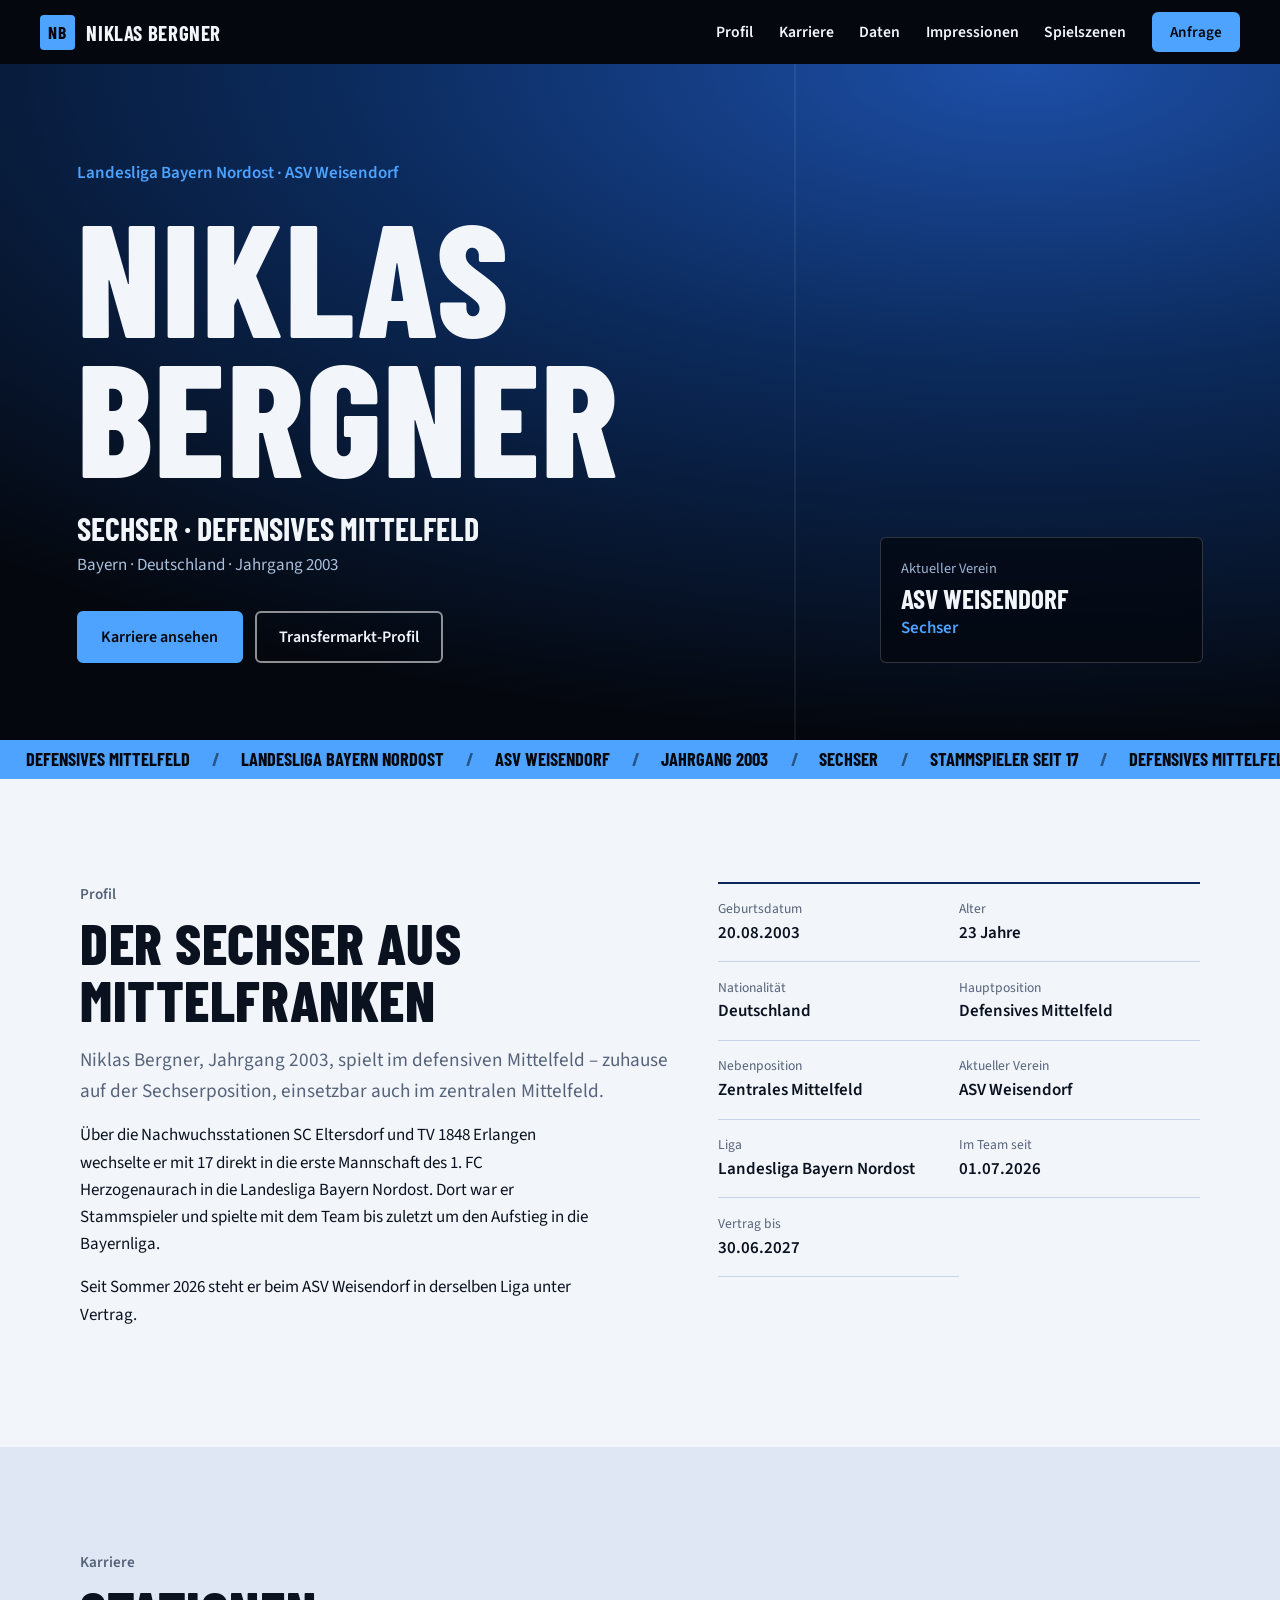
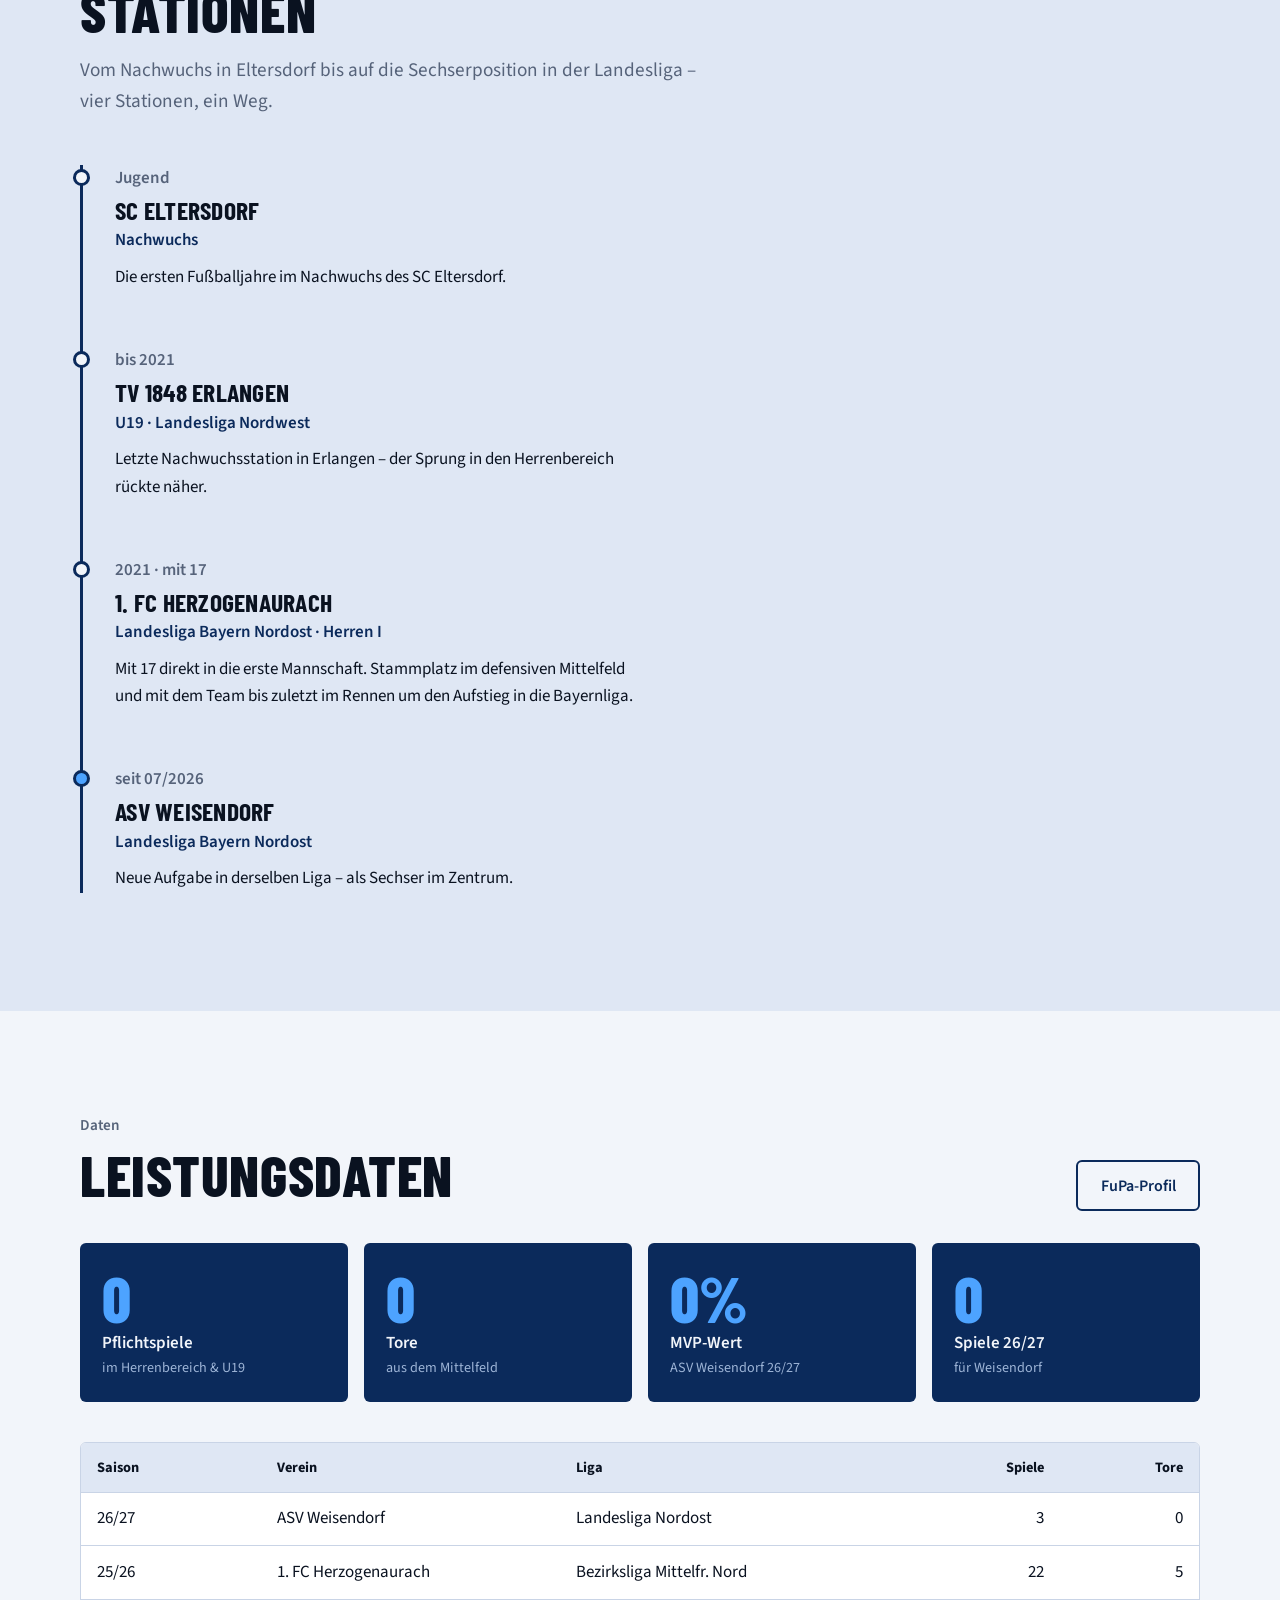
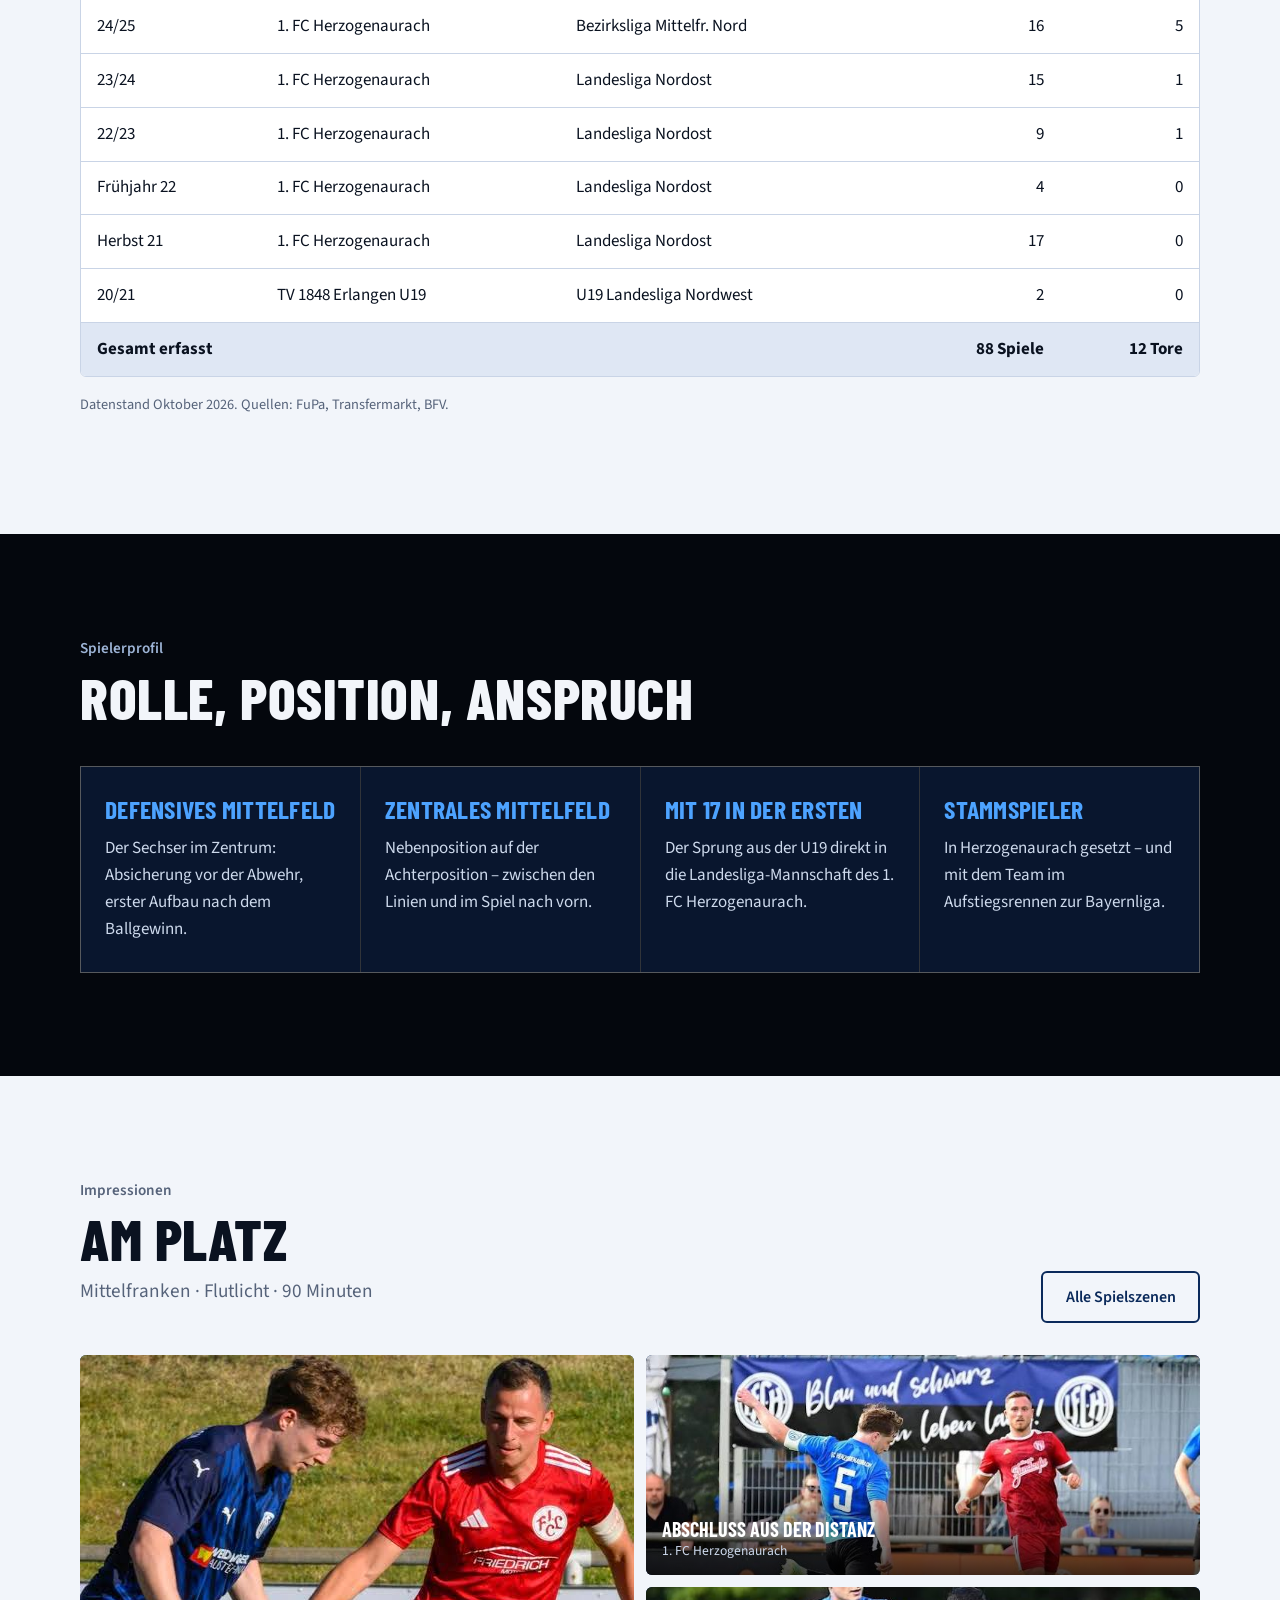
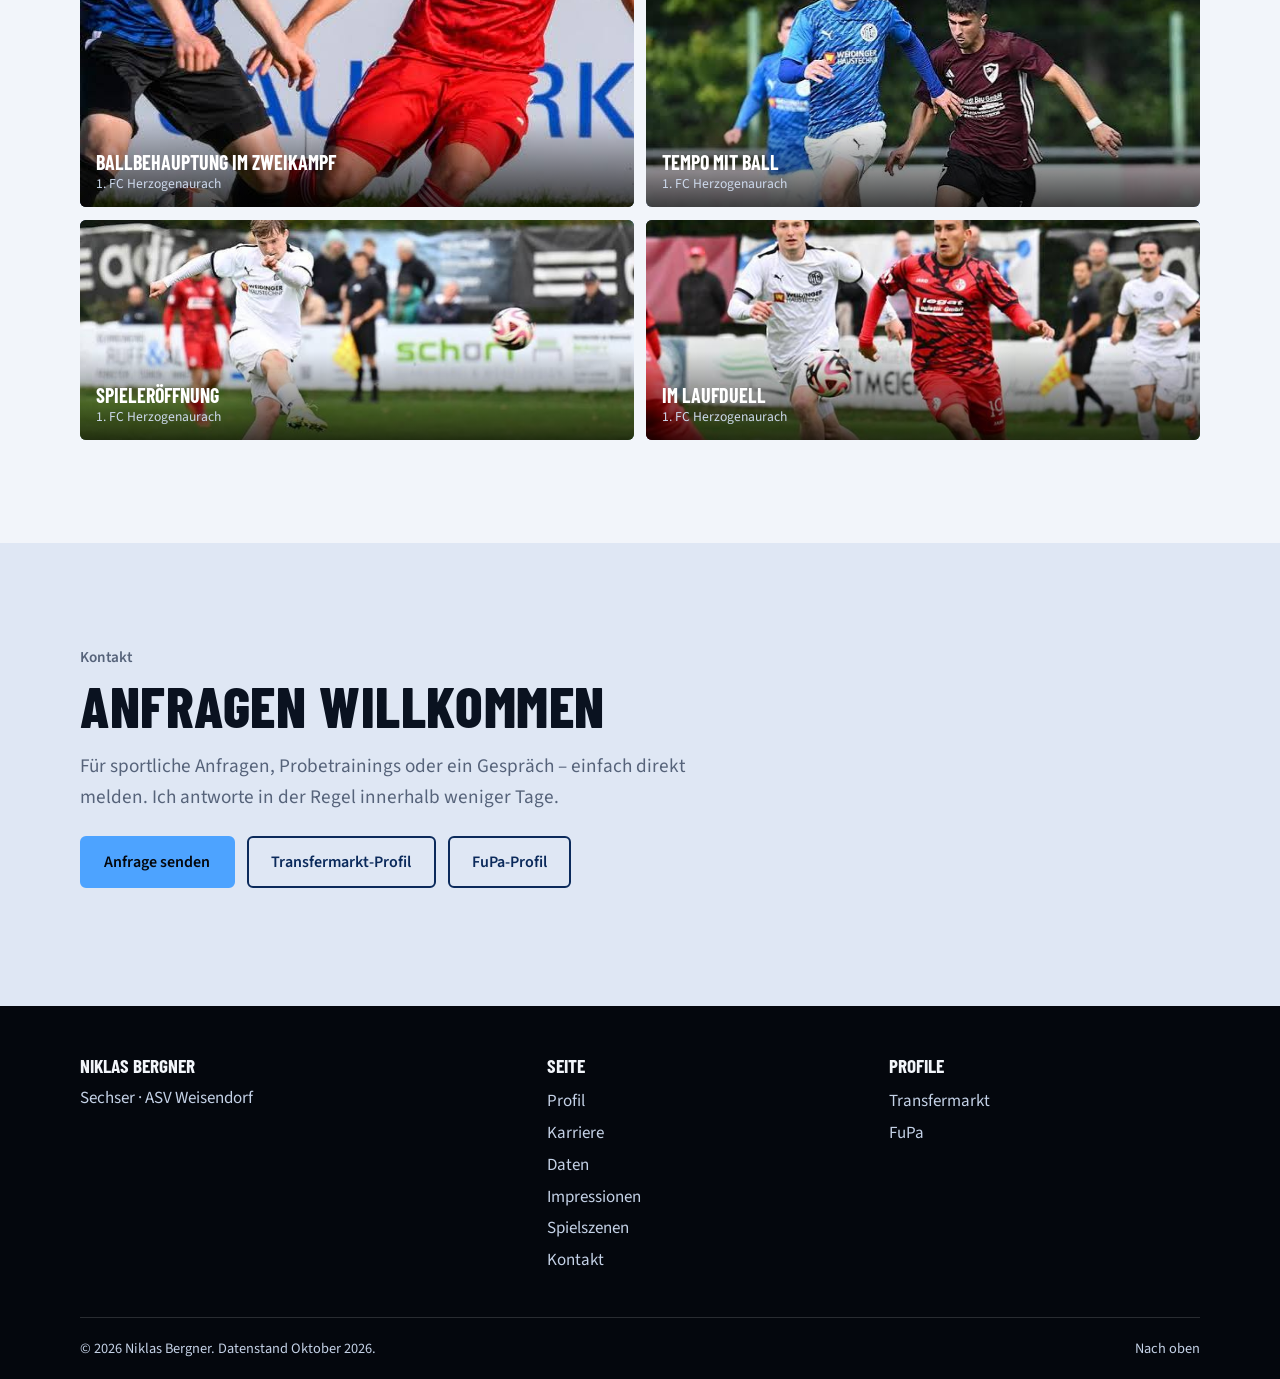
==== commit 10d3fb30: "Fix image source paths in gallery section" ====
--- a/index.html
+++ b/index.html
@@ -196,11 +196,11 @@
       </div>
       <!-- Eigene Fotos in den Ordner images/ legen und die Dateinamen hier anpassen -->
       <div class="gallery">
-        <figure data-reveal class="g1"><img src="images/galerie-1.jpg" alt="Niklas Bergner behauptet den Ball im Zweikampf" loading="lazy" style="object-position: center 15%" onerror="this.remove()"><figcaption>Ballbehauptung im Zweikampf<span>1. FC Herzogenaurach</span></figcaption></figure>
-        <figure data-reveal class="g2"><img src="images/galerie-2.jpg" alt="Niklas Bergner beim Abschluss aus der Distanz" loading="lazy" style="object-position: center 35%" onerror="this.remove()"><figcaption>Abschluss aus der Distanz<span>1. FC Herzogenaurach</span></figcaption></figure>
-        <figure data-reveal class="g3"><img src="images/galerie-3.jpg" alt="Niklas Bergner mit Ball im Tempo" loading="lazy" style="object-position: center 30%" onerror="this.remove()"><figcaption>Tempo mit Ball<span>1. FC Herzogenaurach</span></figcaption></figure>
-        <figure data-reveal class="g4"><img src="images/galerie-4.jpg" alt="Niklas Bergner bei der Spieleröffnung" loading="lazy" style="object-position: center 30%" onerror="this.remove()"><figcaption>Spieleröffnung<span>1. FC Herzogenaurach</span></figcaption></figure>
-        <figure data-reveal class="g5"><img src="images/galerie-5.jpg" alt="Niklas Bergner im Laufduell" loading="lazy" style="object-position: center 30%" onerror="this.remove()"><figcaption>Im Laufduell<span>1. FC Herzogenaurach</span></figcaption></figure>
+        <figure data-reveal class="g1"><img src="galerie-1.jpg" alt="Niklas Bergner behauptet den Ball im Zweikampf" loading="lazy" style="object-position: center 15%" onerror="this.remove()"><figcaption>Ballbehauptung im Zweikampf<span>1. FC Herzogenaurach</span></figcaption></figure>
+        <figure data-reveal class="g2"><img src="galerie-2.jpg" alt="Niklas Bergner beim Abschluss aus der Distanz" loading="lazy" style="object-position: center 35%" onerror="this.remove()"><figcaption>Abschluss aus der Distanz<span>1. FC Herzogenaurach</span></figcaption></figure>
+        <figure data-reveal class="g3"><img src="galerie-3.jpg" alt="Niklas Bergner mit Ball im Tempo" loading="lazy" style="object-position: center 30%" onerror="this.remove()"><figcaption>Tempo mit Ball<span>1. FC Herzogenaurach</span></figcaption></figure>
+        <figure data-reveal class="g4"><img src="galerie-4.jpg" alt="Niklas Bergner bei der Spieleröffnung" loading="lazy" style="object-position: center 30%" onerror="this.remove()"><figcaption>Spieleröffnung<span>1. FC Herzogenaurach</span></figcaption></figure>
+        <figure data-reveal class="g5"><img src="galerie-5.jpg" alt="Niklas Bergner im Laufduell" loading="lazy" style="object-position: center 30%" onerror="this.remove()"><figcaption>Im Laufduell<span>1. FC Herzogenaurach</span></figcaption></figure>
       </div>
     </div>
   </section>
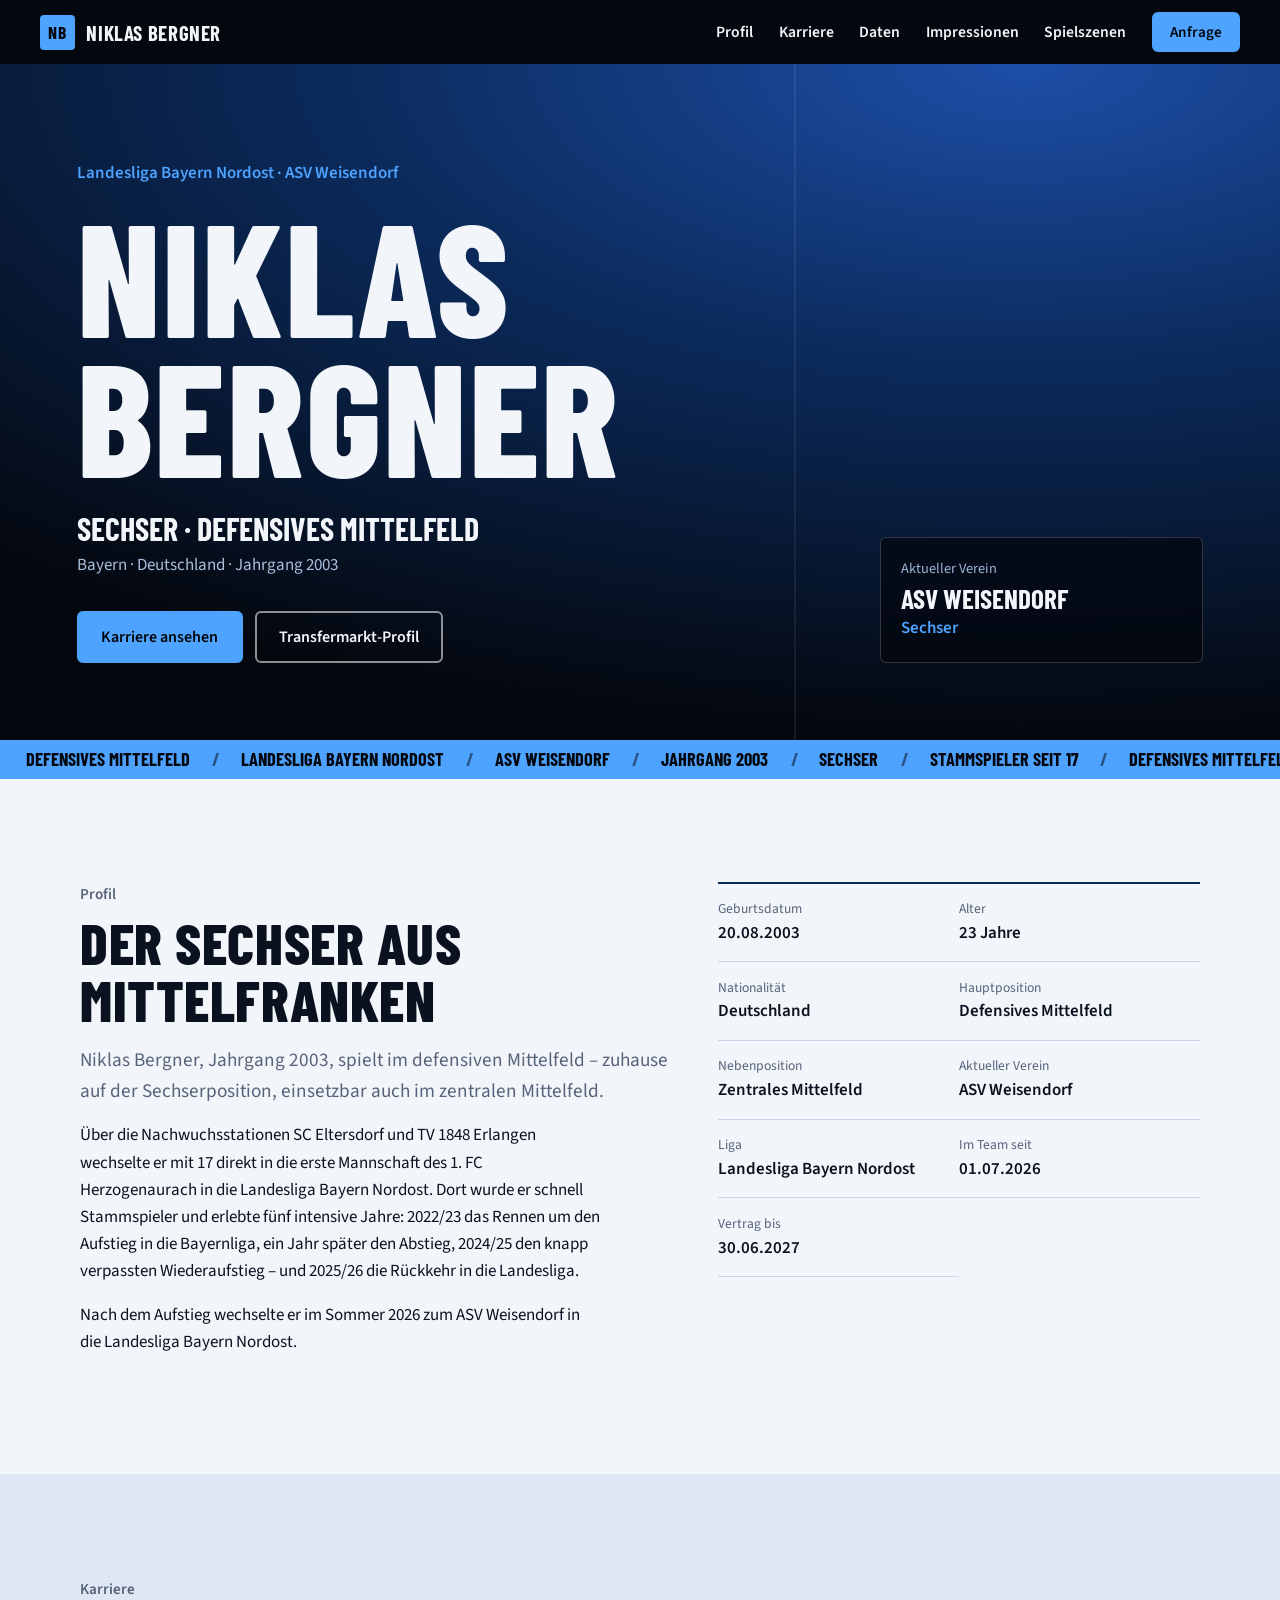
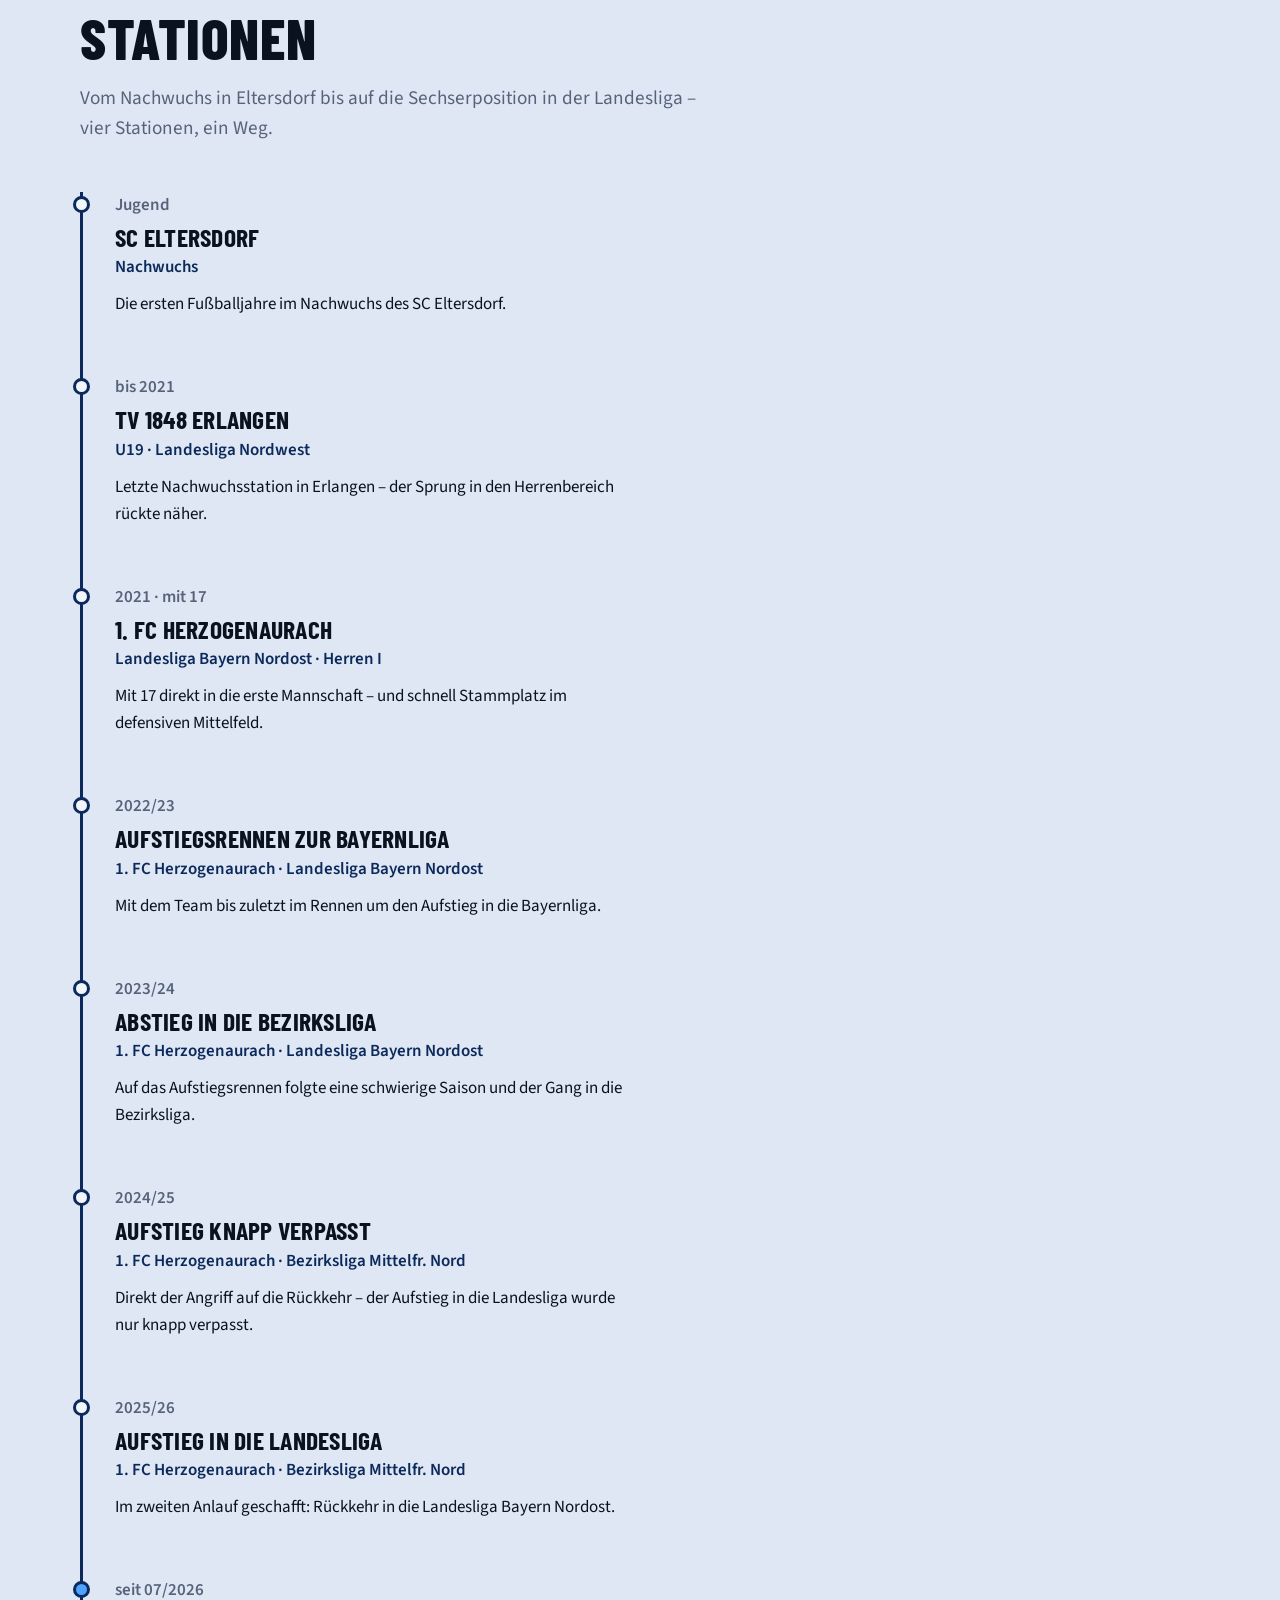
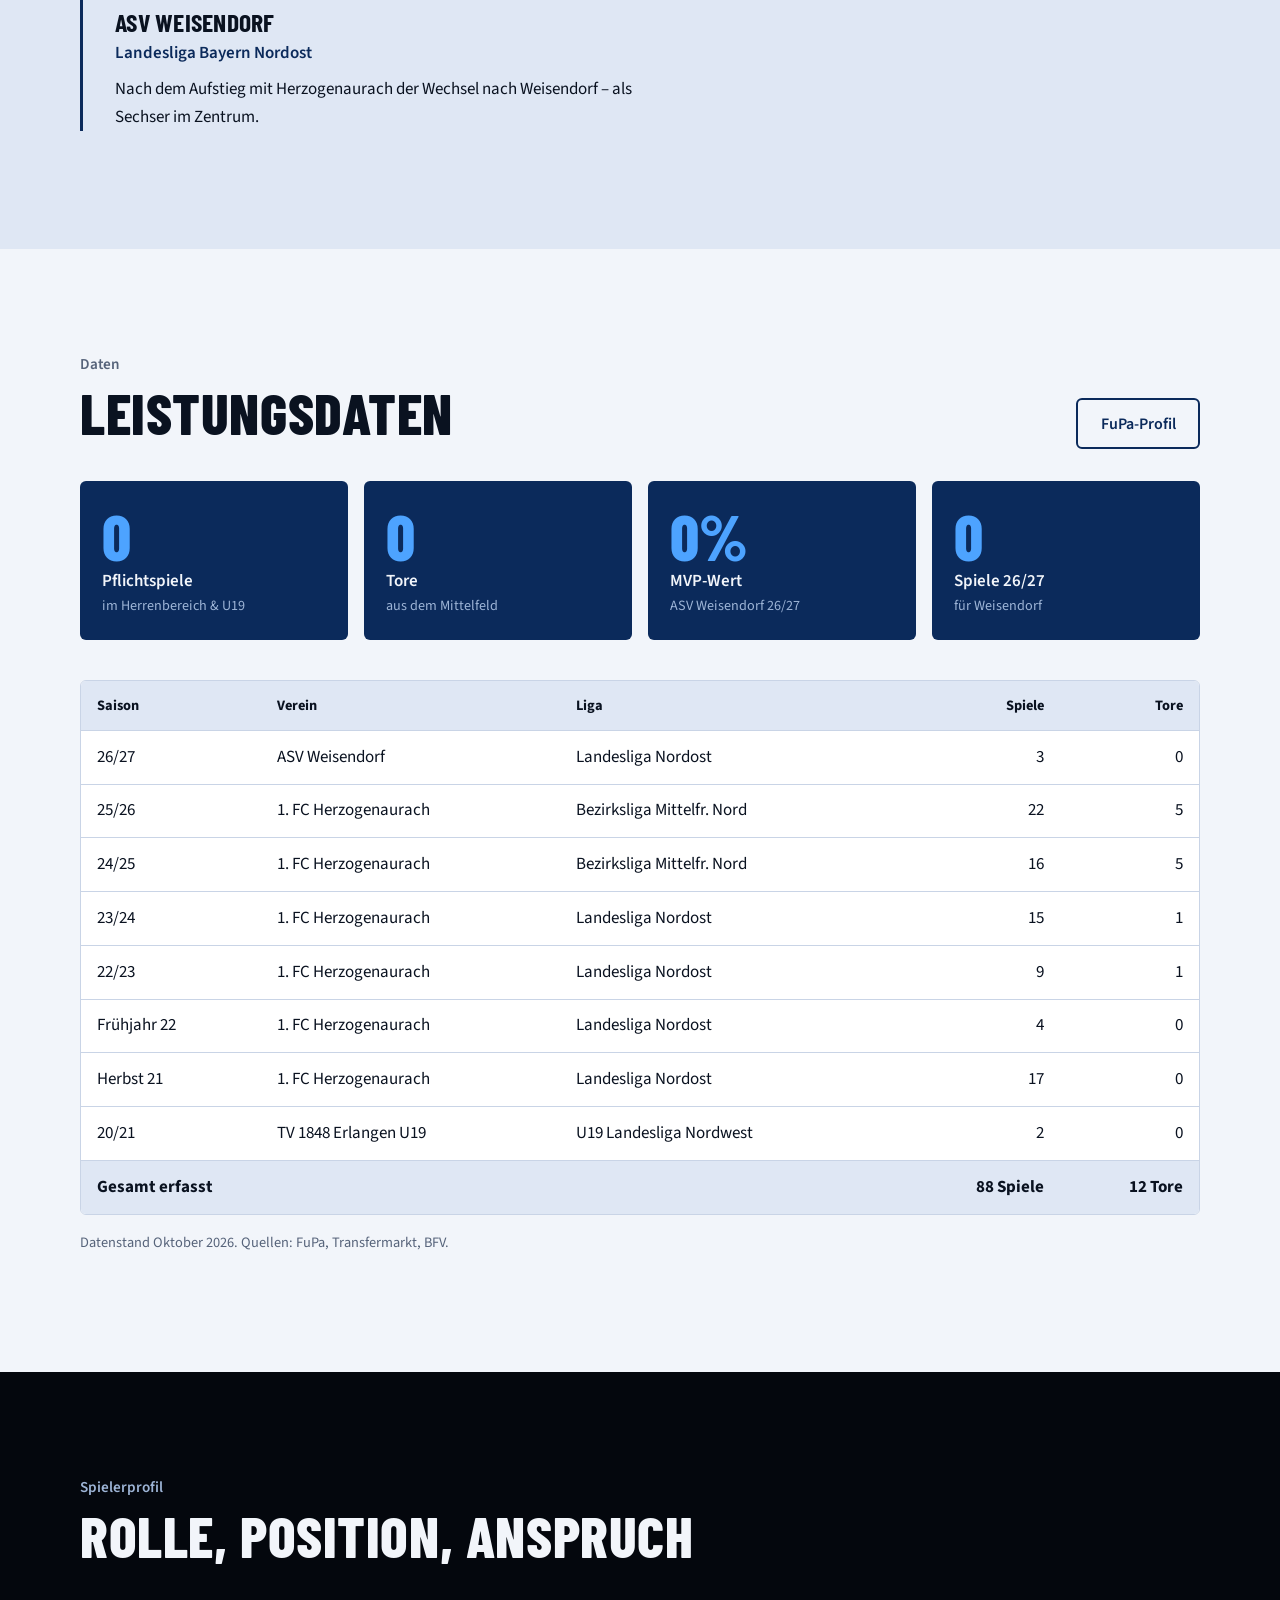
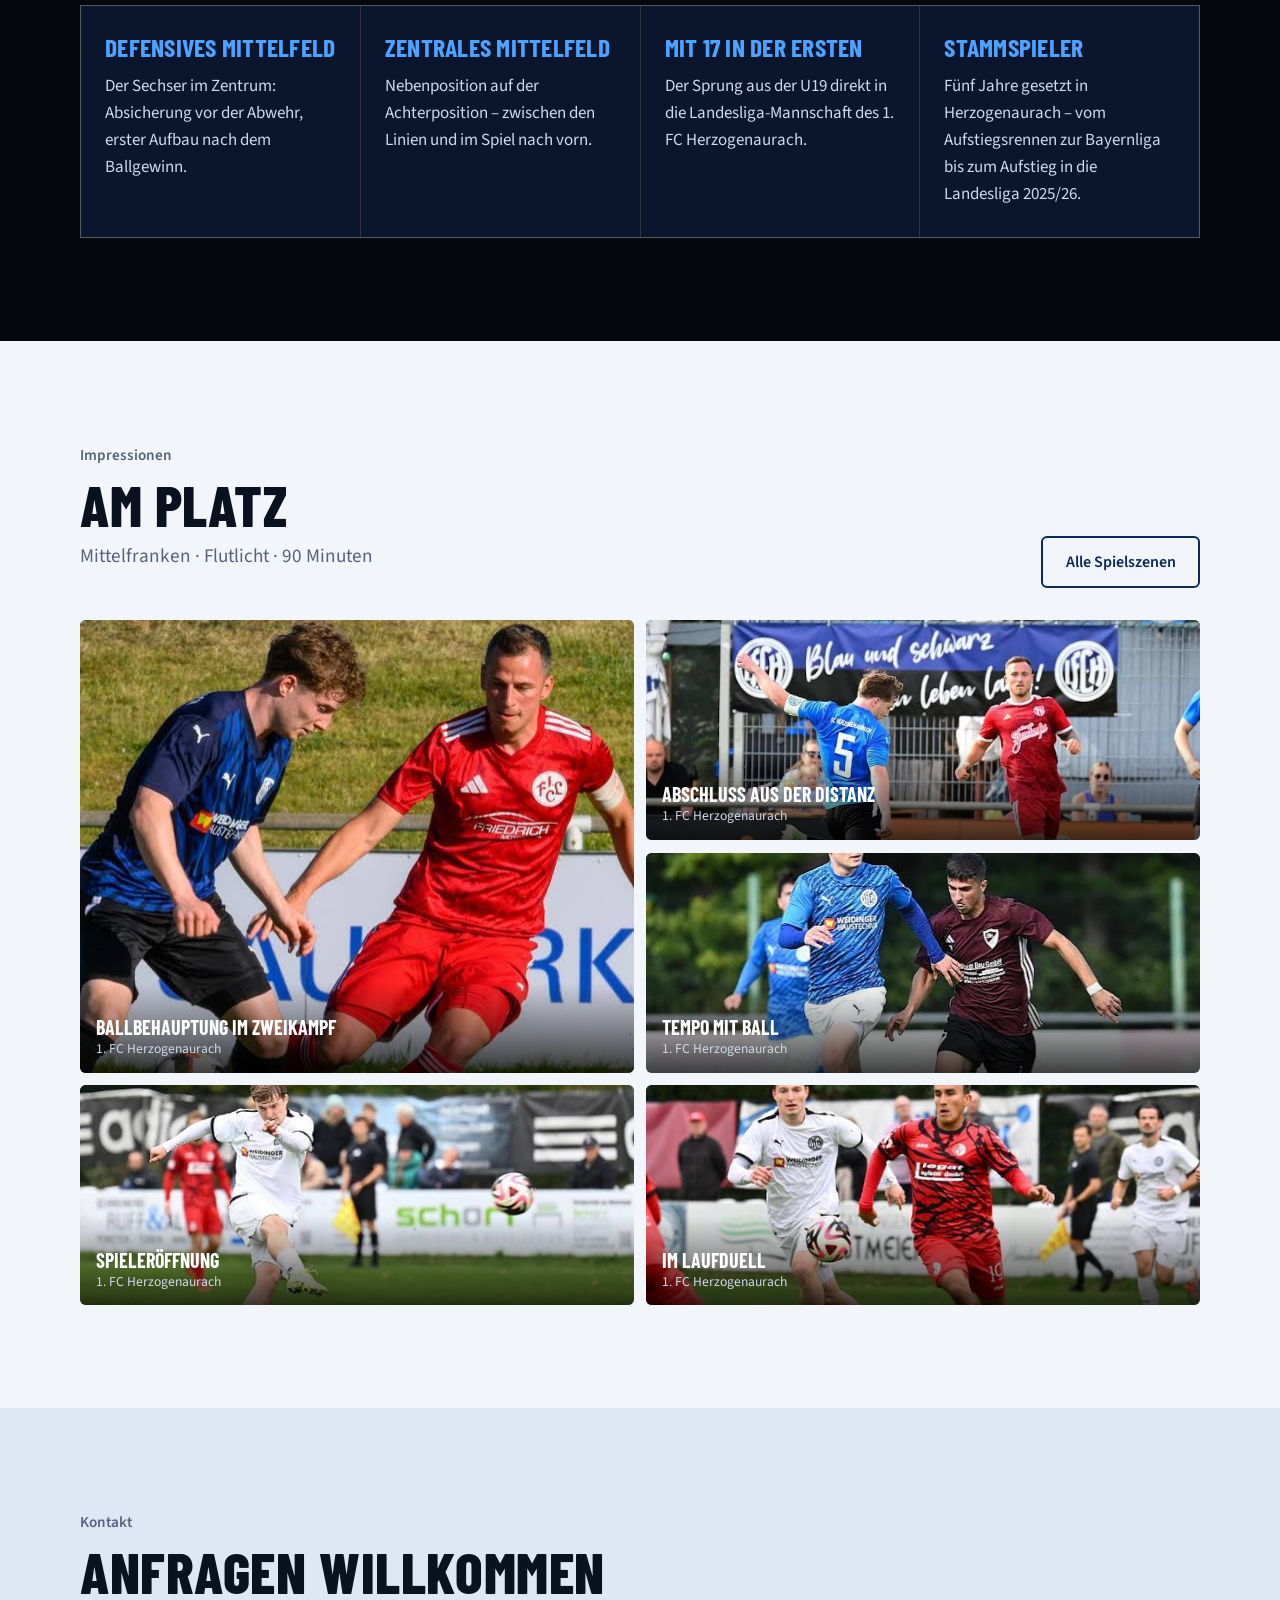
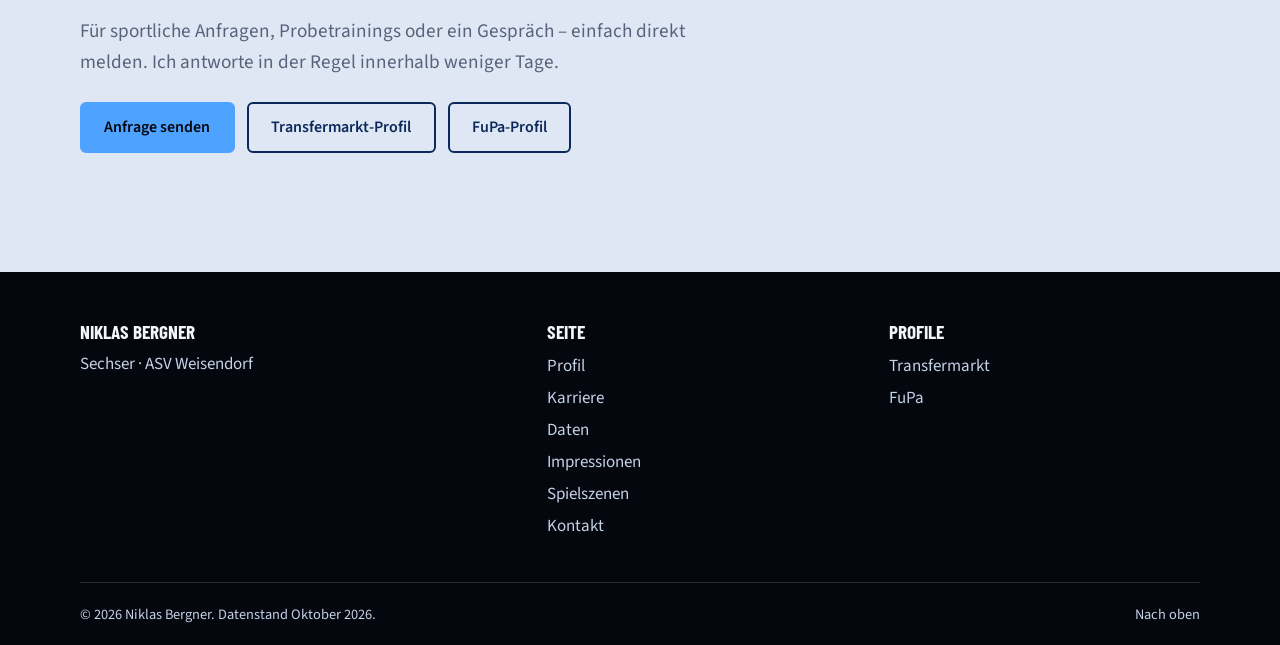
==== commit b6300fd2: "Add files via upload" ====
--- a/index.html
+++ b/index.html
@@ -63,8 +63,8 @@
         <p class="eyebrow">Profil</p>
         <h2>Der Sechser aus Mittelfranken</h2>
         <p class="lead">Niklas Bergner, Jahrgang 2003, spielt im defensiven Mittelfeld – zuhause auf der Sechserposition, einsetzbar auch im zentralen Mittelfeld.</p>
-        <p>Über die Nachwuchsstationen SC Eltersdorf und TV 1848 Erlangen wechselte er mit 17 direkt in die erste Mannschaft des 1. FC Herzogenaurach in die Landesliga Bayern Nordost. Dort war er Stammspieler und spielte mit dem Team bis zuletzt um den Aufstieg in die Bayernliga.</p>
-        <p>Seit Sommer 2026 steht er beim ASV Weisendorf in derselben Liga unter Vertrag.</p>
+        <p>Über die Nachwuchsstationen SC Eltersdorf und TV 1848 Erlangen wechselte er mit 17 direkt in die erste Mannschaft des 1. FC Herzogenaurach in die Landesliga Bayern Nordost. Dort wurde er schnell Stammspieler und erlebte fünf intensive Jahre: 2022/23 das Rennen um den Aufstieg in die Bayernliga, ein Jahr später den Abstieg, 2024/25 den knapp verpassten Wiederaufstieg – und 2025/26 die Rückkehr in die Landesliga.</p>
+        <p>Nach dem Aufstieg wechselte er im Sommer 2026 zum ASV Weisendorf in die Landesliga Bayern Nordost.</p>
       </div>
       <dl class="facts" data-reveal>
         <div><dt>Geburtsdatum</dt><dd>20.08.2003</dd></div>
@@ -103,13 +103,37 @@
           <span class="when">2021 · mit 17</span>
           <h3>1. FC Herzogenaurach</h3>
           <p class="sub">Landesliga Bayern Nordost · Herren I</p>
-          <p>Mit 17 direkt in die erste Mannschaft. Stammplatz im defensiven Mittelfeld und mit dem Team bis zuletzt im Rennen um den Aufstieg in die Bayernliga.</p>
+          <p>Mit 17 direkt in die erste Mannschaft – und schnell Stammplatz im defensiven Mittelfeld.</p>
+        </li>
+        <li data-reveal>
+          <span class="when">2022/23</span>
+          <h3>Aufstiegsrennen zur Bayernliga</h3>
+          <p class="sub">1. FC Herzogenaurach · Landesliga Bayern Nordost</p>
+          <p>Mit dem Team bis zuletzt im Rennen um den Aufstieg in die Bayernliga.</p>
+        </li>
+        <li data-reveal>
+          <span class="when">2023/24</span>
+          <h3>Abstieg in die Bezirksliga</h3>
+          <p class="sub">1. FC Herzogenaurach · Landesliga Bayern Nordost</p>
+          <p>Auf das Aufstiegsrennen folgte eine schwierige Saison und der Gang in die Bezirksliga.</p>
+        </li>
+        <li data-reveal>
+          <span class="when">2024/25</span>
+          <h3>Aufstieg knapp verpasst</h3>
+          <p class="sub">1. FC Herzogenaurach · Bezirksliga Mittelfr. Nord</p>
+          <p>Direkt der Angriff auf die Rückkehr – der Aufstieg in die Landesliga wurde nur knapp verpasst.</p>
+        </li>
+        <li data-reveal>
+          <span class="when">2025/26</span>
+          <h3>Aufstieg in die Landesliga</h3>
+          <p class="sub">1. FC Herzogenaurach · Bezirksliga Mittelfr. Nord</p>
+          <p>Im zweiten Anlauf geschafft: Rückkehr in die Landesliga Bayern Nordost.</p>
         </li>
         <li class="current" data-reveal>
           <span class="when">seit 07/2026</span>
           <h3>ASV Weisendorf</h3>
           <p class="sub">Landesliga Bayern Nordost</p>
-          <p>Neue Aufgabe in derselben Liga – als Sechser im Zentrum.</p>
+          <p>Nach dem Aufstieg mit Herzogenaurach der Wechsel nach Weisendorf – als Sechser im Zentrum.</p>
         </li>
       </ol>
     </div>
@@ -177,7 +201,7 @@
         </article>
         <article data-reveal>
           <h3>Stammspieler</h3>
-          <p>In Herzogenaurach gesetzt – und mit dem Team im Aufstiegsrennen zur Bayernliga.</p>
+          <p>Fünf Jahre gesetzt in Herzogenaurach – vom Aufstiegsrennen zur Bayernliga bis zum Aufstieg in die Landesliga 2025/26.</p>
         </article>
       </div>
     </div>
--- a/css/style.css
+++ b/css/style.css
@@ -186,6 +186,7 @@
 .match-action { grid-column: 2; grid-row: 1 / span 3; font-weight: 600; color: var(--pitch); border: 2px solid var(--pitch); padding: .4rem .9rem; border-radius: var(--radius); }
 .match-toggle[aria-expanded="true"] .match-action { background: var(--pitch); color: var(--chalk); }
 .scenes { display: grid; grid-template-columns: repeat(auto-fill, minmax(260px, 1fr)); gap: 1rem; padding: 0 1.3rem 1.3rem; }
+.scenes[hidden] { display: none; }
 .scene { background: var(--pitch-deep); border-radius: var(--radius); overflow: hidden; color: var(--chalk); }
 .scene video { width: 100%; aspect-ratio: 16/9; background: #000; display: block; }
 .scene span { display: block; padding: .5rem .8rem; font-size: .9rem; }
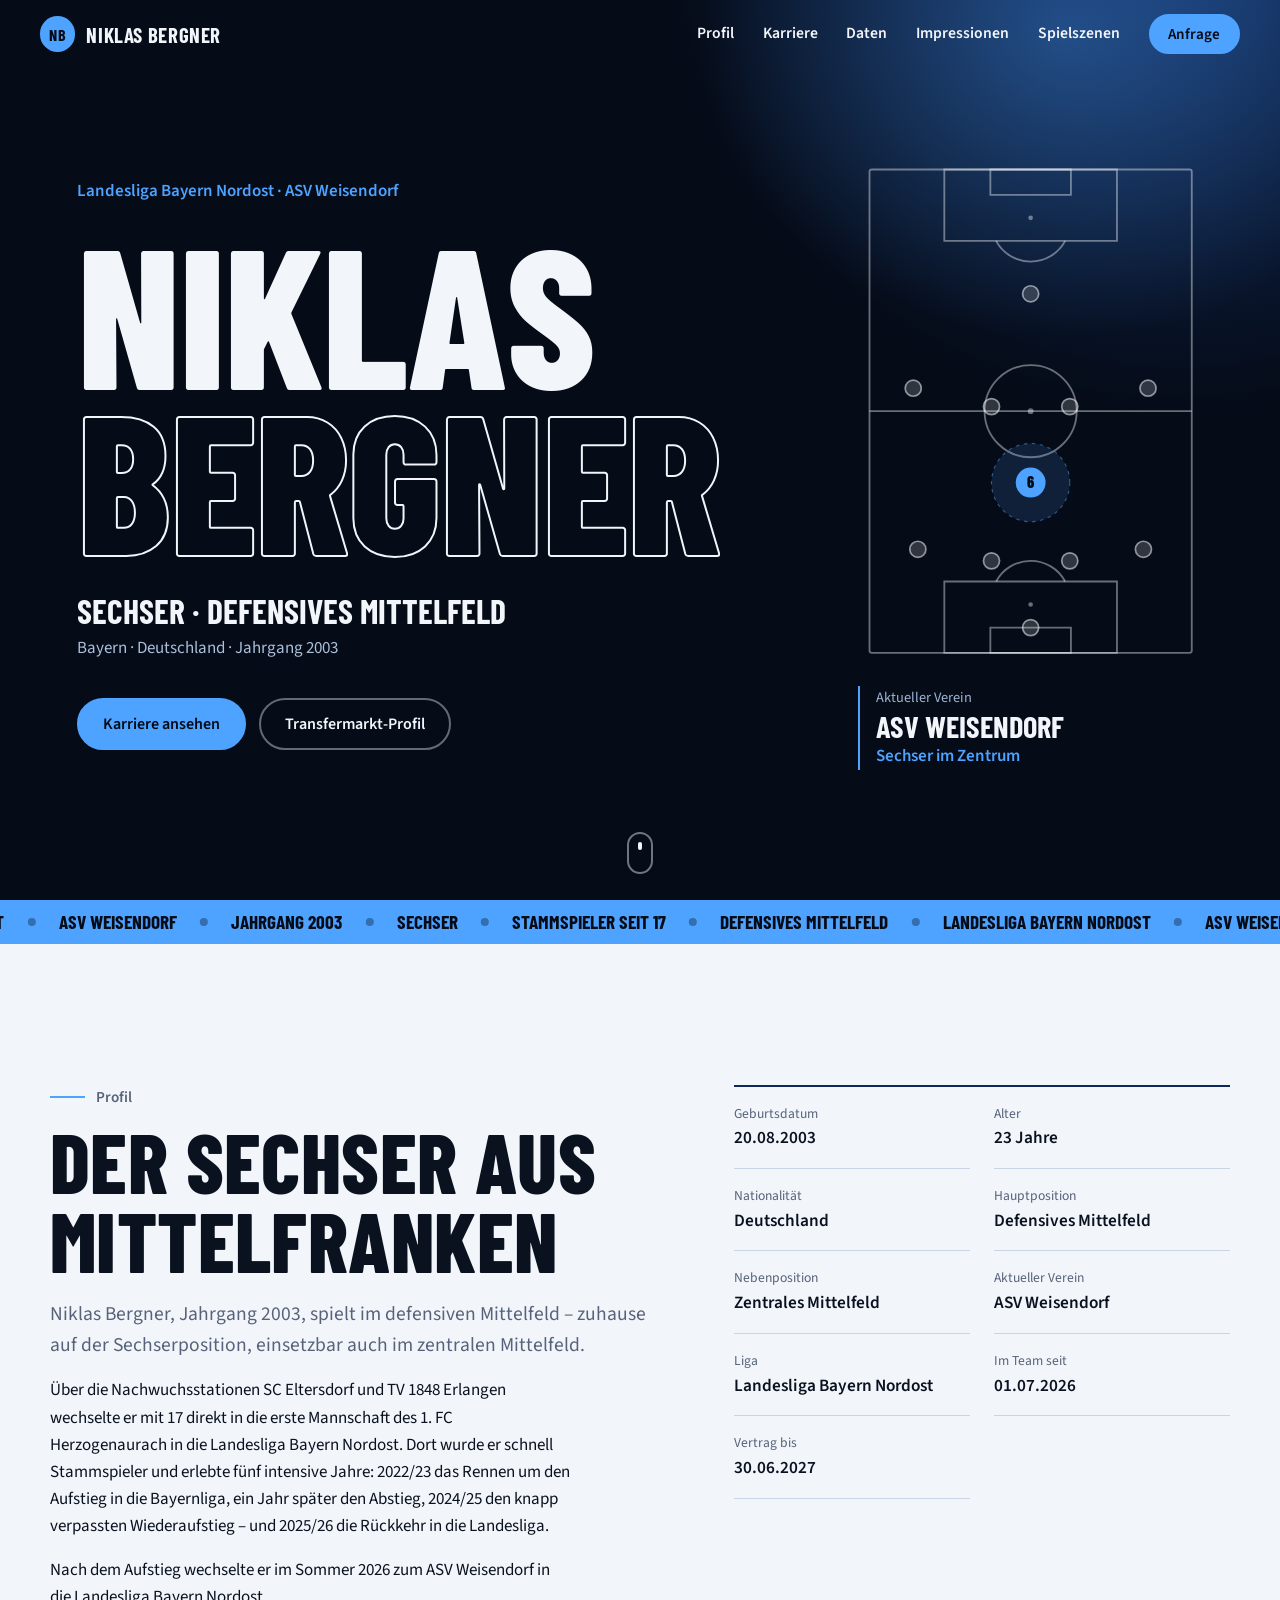
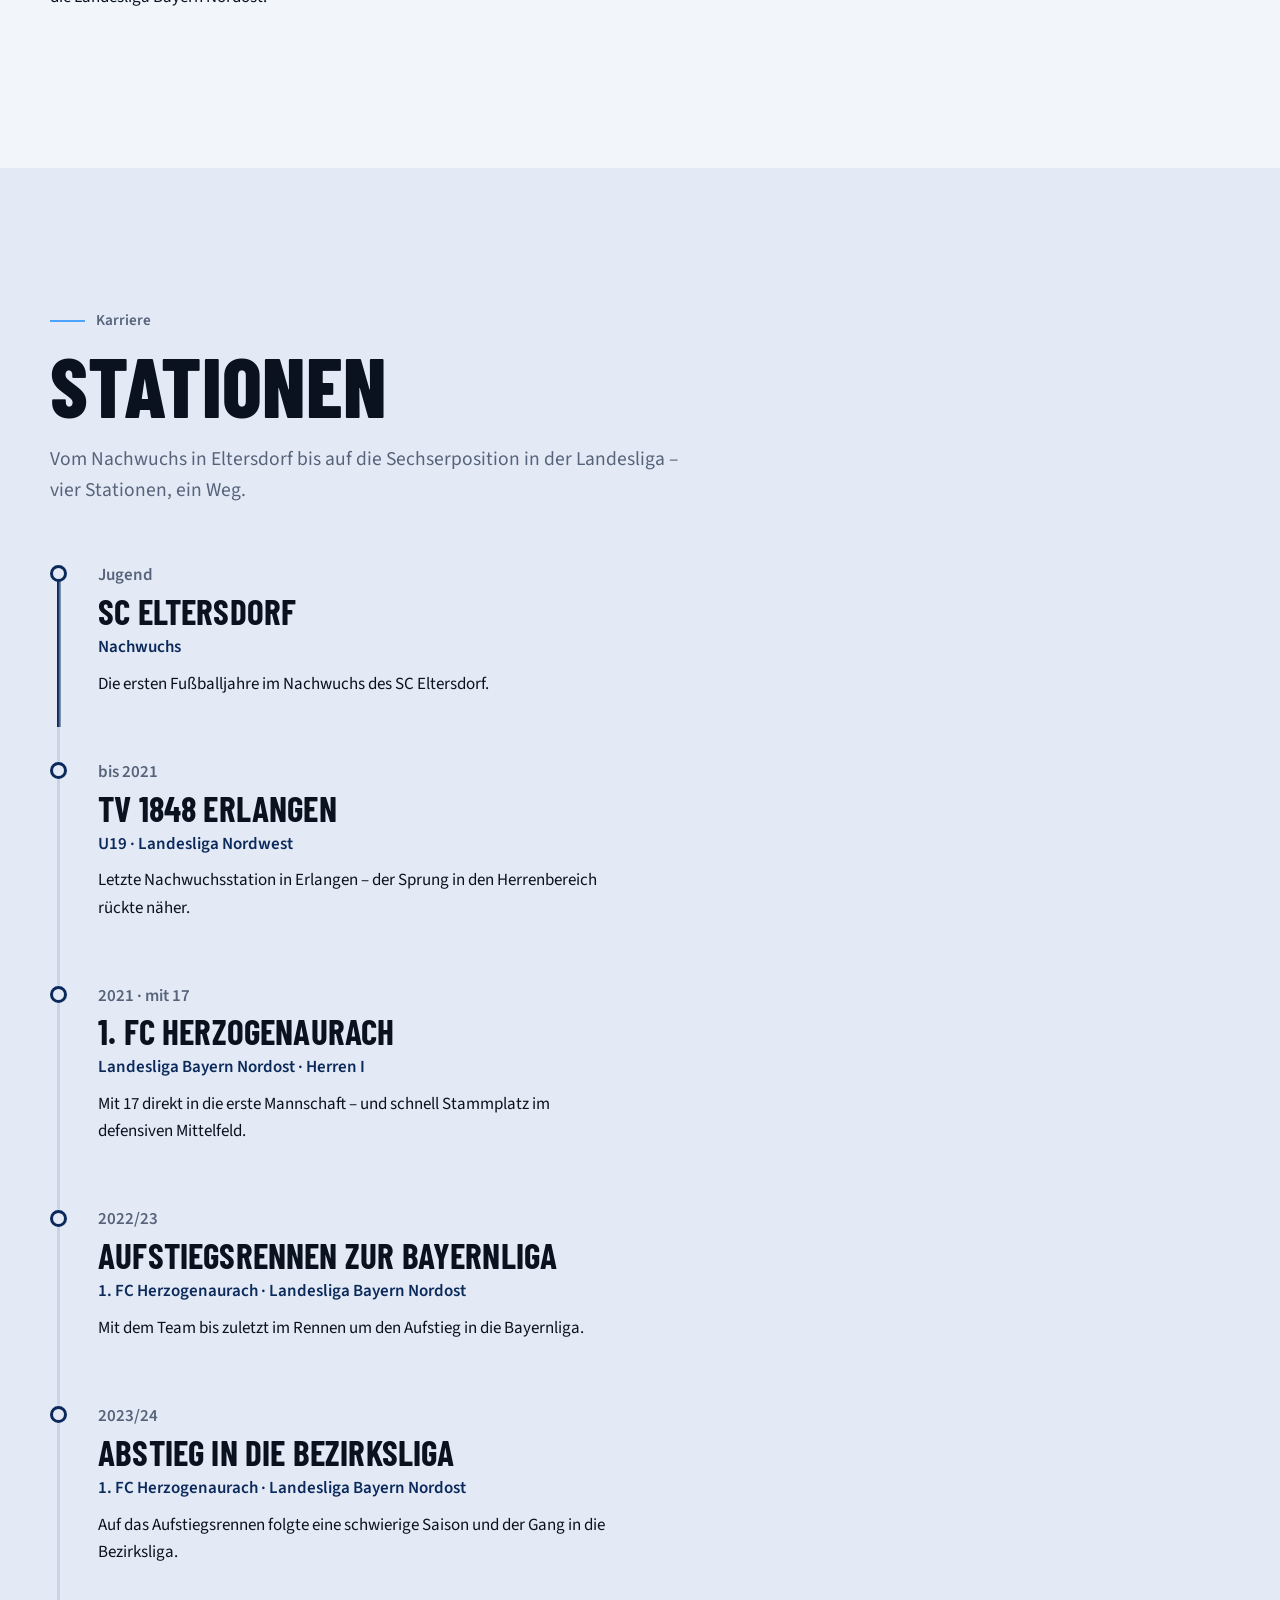
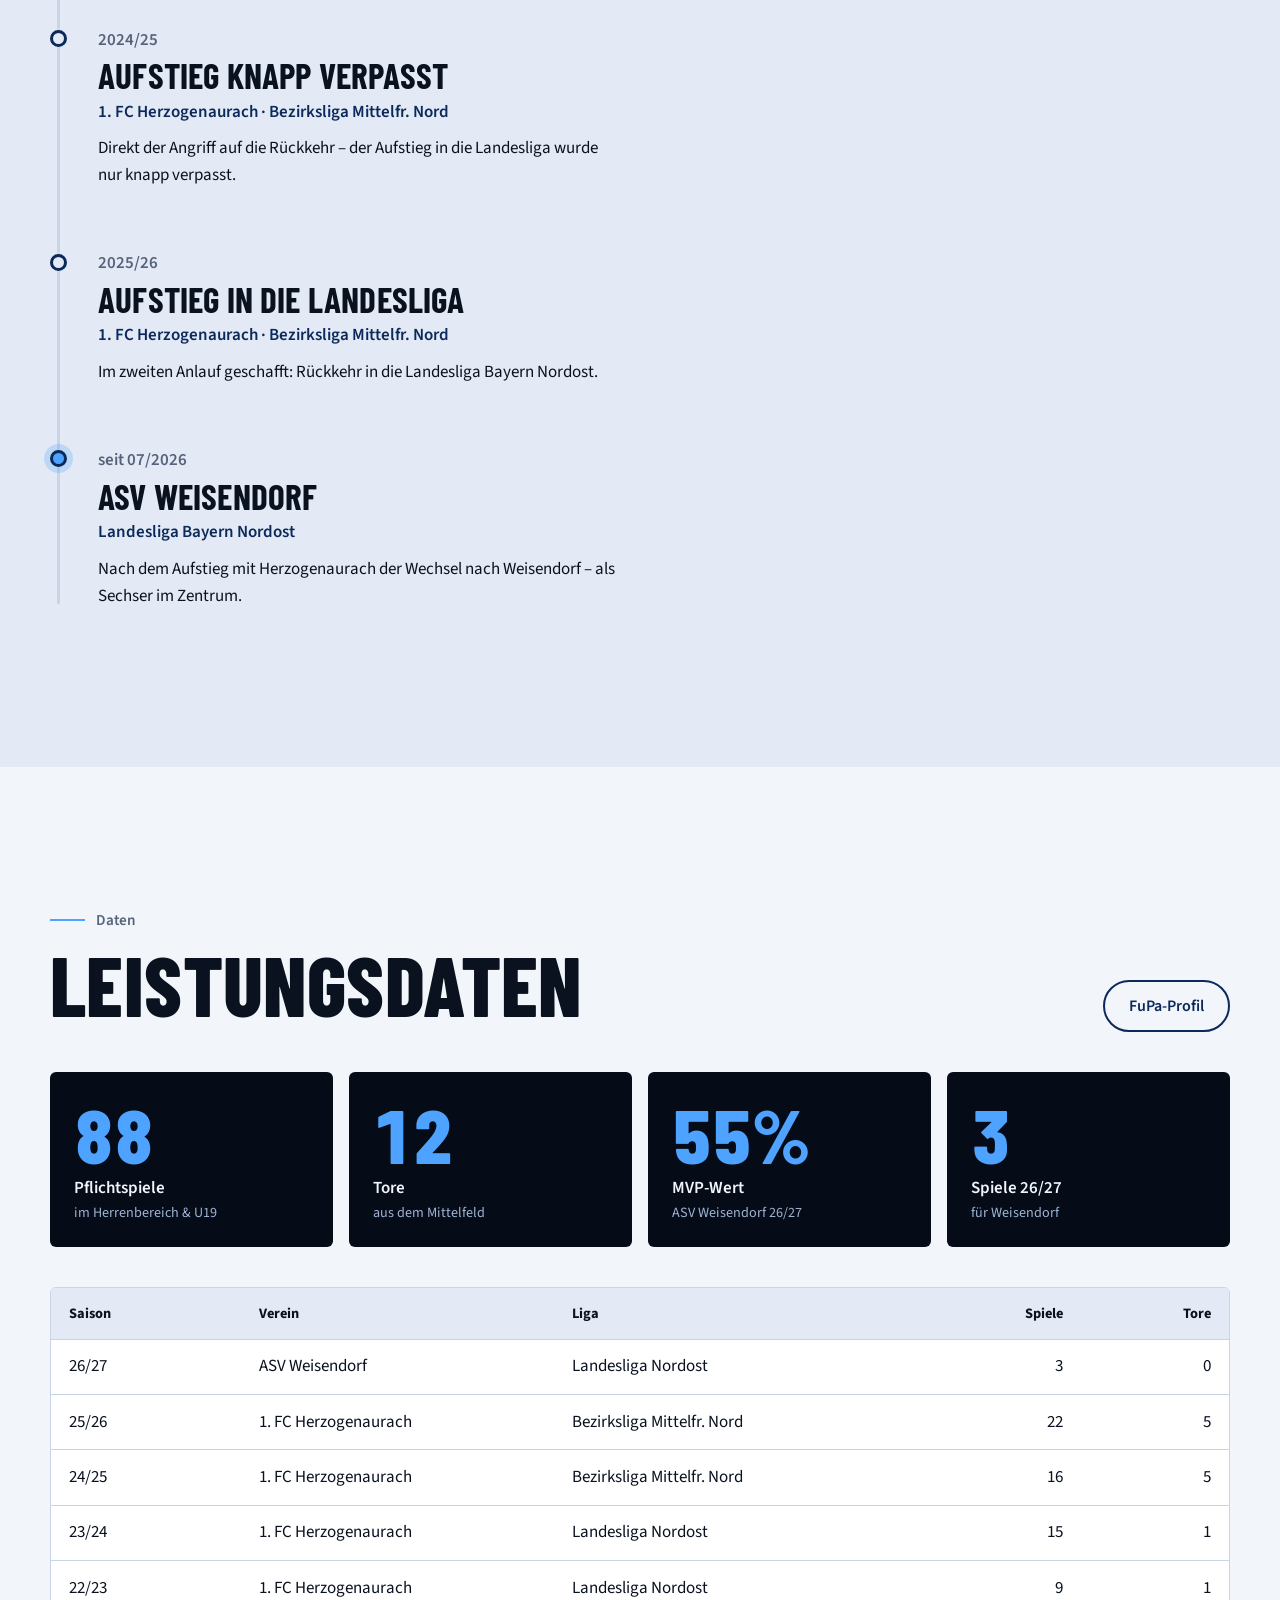
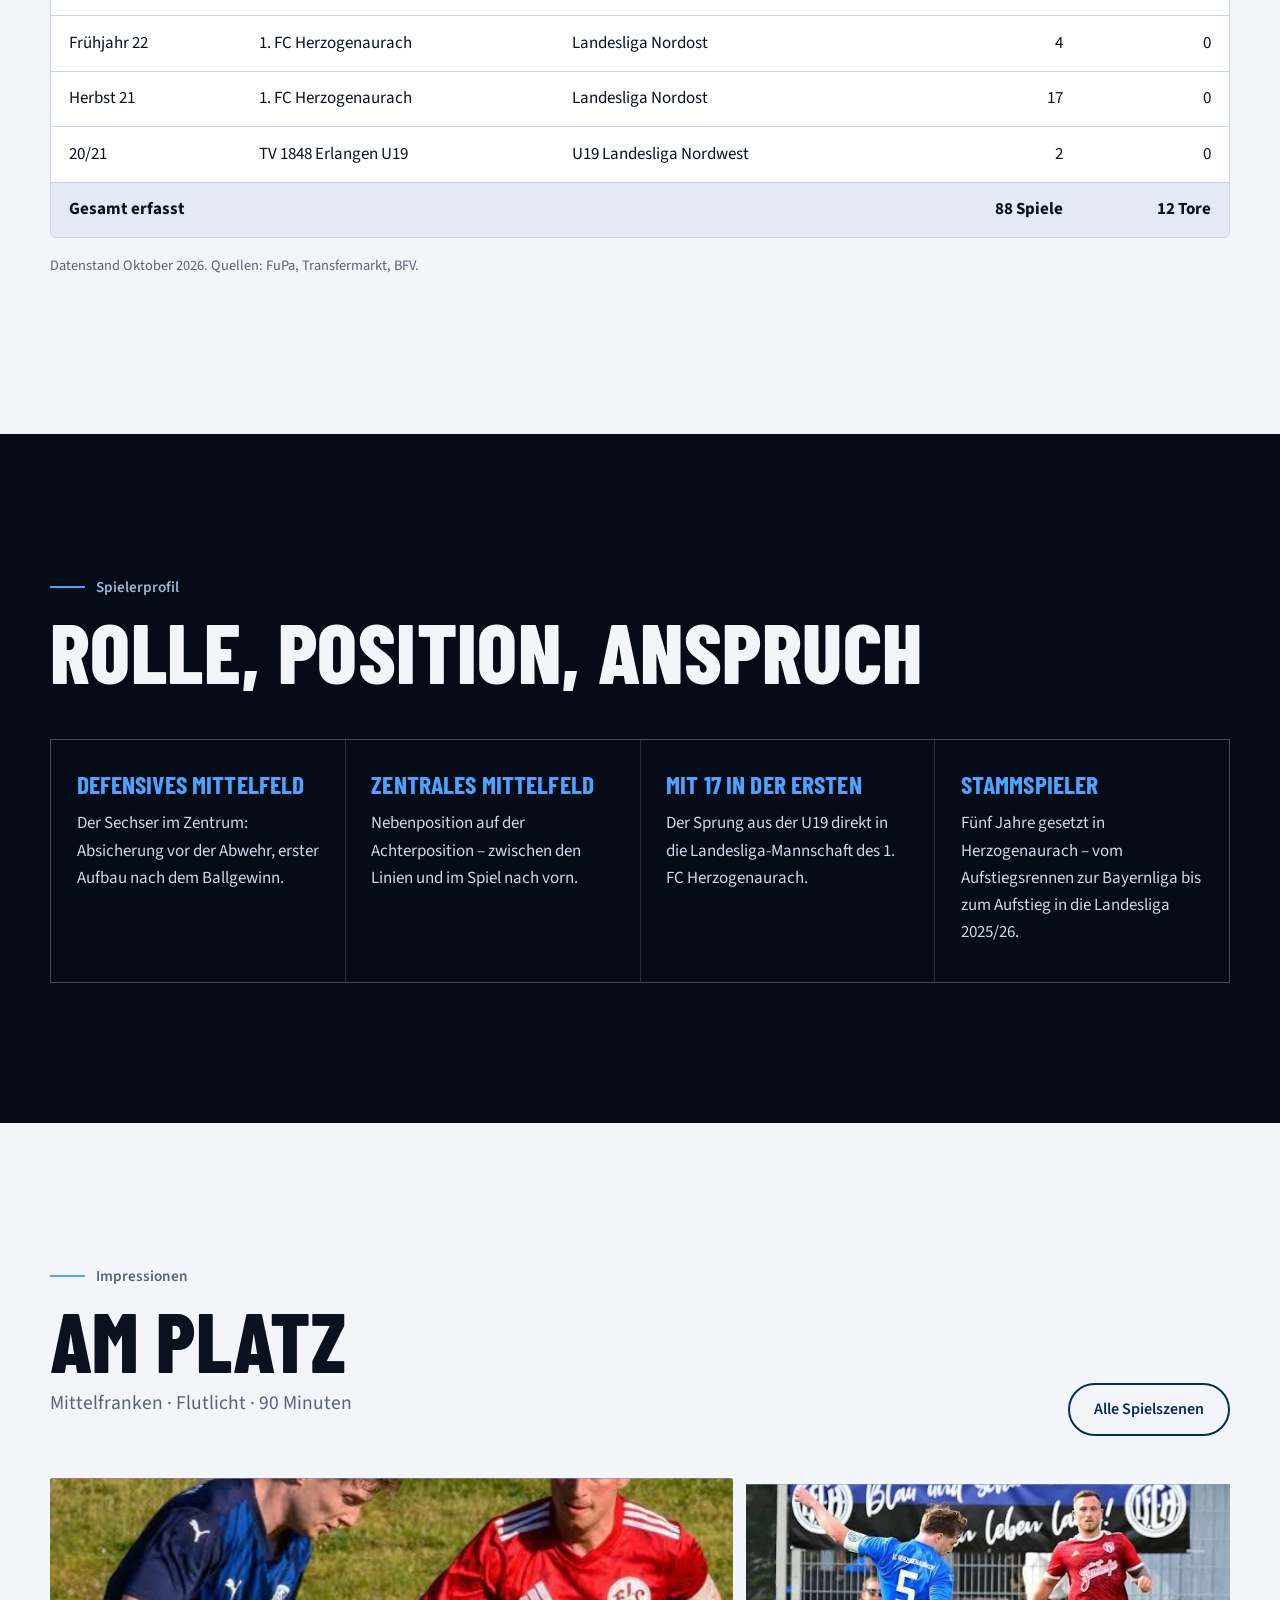
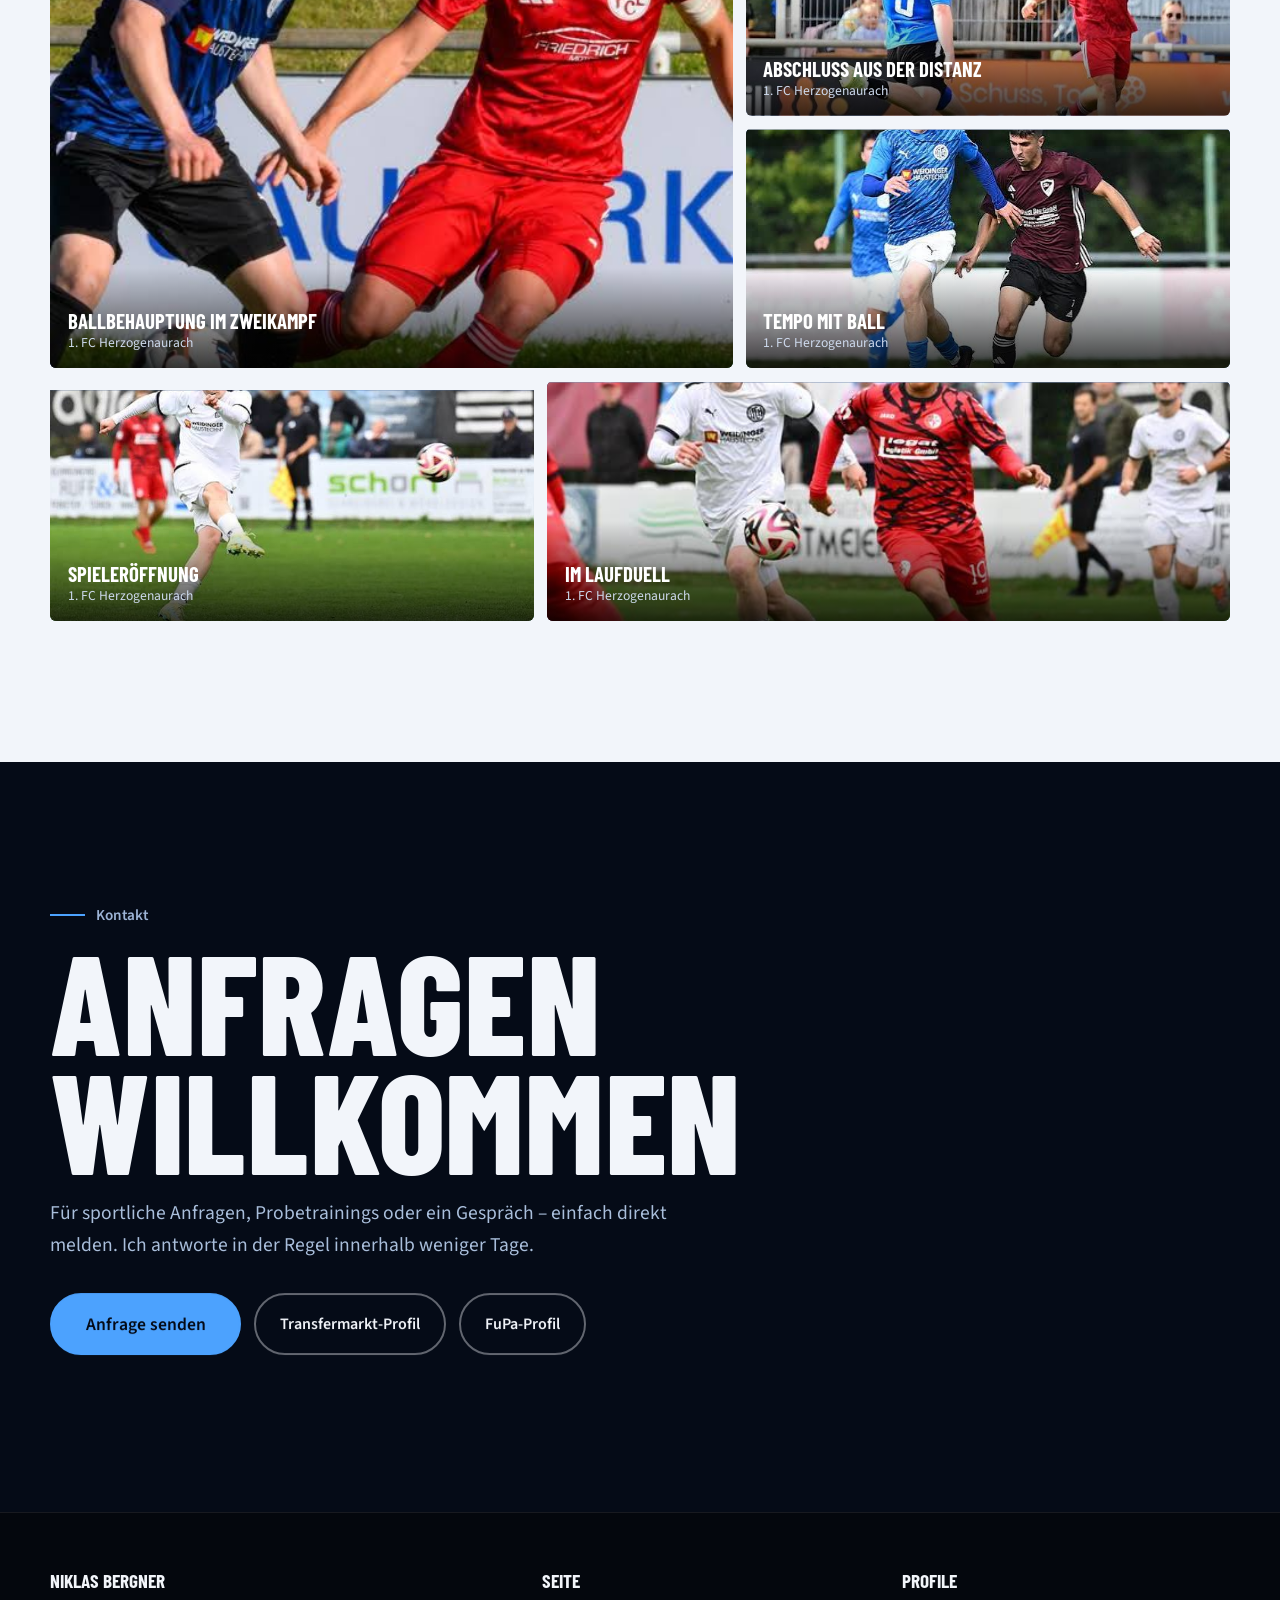
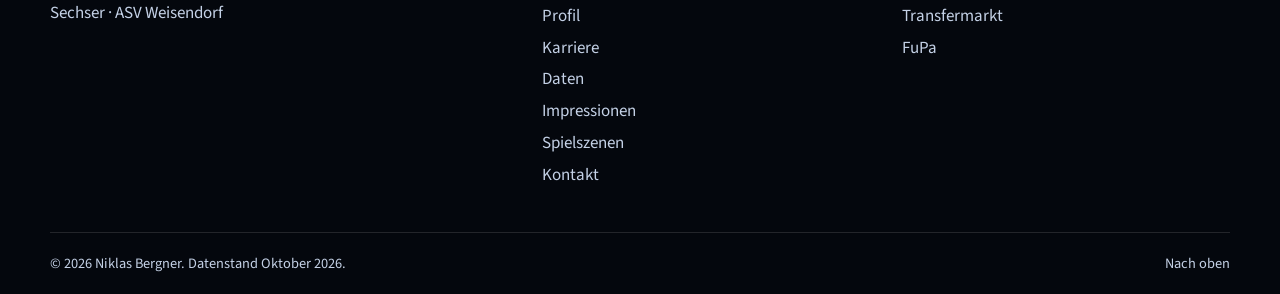
==== commit 3d356335: "Neues Design mit Lenis Smooth Scroll und GSAP-Animationen - Hero mit animiertem Namen und Taktiktafe" ====
--- a/index.html
+++ b/index.html
@@ -5,13 +5,22 @@
   <meta name="viewport" content="width=device-width, initial-scale=1">
   <title>Niklas Bergner | Defensives Mittelfeld – ASV Weisendorf</title>
   <meta name="description" content="Niklas Bergner, Jahrgang 2003: Sechser beim ASV Weisendorf in der Landesliga Bayern Nordost. Karriere, Leistungsdaten und Kontakt.">
+  <meta name="theme-color" content="#050b17">
   <link rel="preconnect" href="https://fonts.googleapis.com">
   <link rel="preconnect" href="https://fonts.gstatic.com" crossorigin>
-  <link href="https://fonts.googleapis.com/css2?family=Barlow+Condensed:wght@500;700;800&family=Source+Sans+3:wght@400;600&display=swap" rel="stylesheet">
-  <script>document.documentElement.classList.add('js')</script>
+  <link href="https://fonts.googleapis.com/css2?family=Barlow+Condensed:wght@500;600;700;800&family=Source+Sans+3:wght@400;600&display=swap" rel="stylesheet">
+  <script>
+    // Animationen nur vorbereiten, wenn JavaScript läuft. Falls die Skripte nicht laden,
+    // wird nach kurzer Zeit alles sichtbar geschaltet.
+    document.documentElement.classList.add('js');
+    if (!matchMedia('(prefers-reduced-motion: reduce)').matches) {
+      document.documentElement.classList.add('motion');
+      setTimeout(function () { if (!window.__motionReady) document.documentElement.classList.remove('motion'); }, 3000);
+    }
+  </script>
   <link rel="stylesheet" href="css/style.css">
 </head>
-<body id="top">
+<body id="top" class="page-home">
 
 <header class="site-header">
   <a class="brand" href="index.html#top"><span class="brand-mark">NB</span>Niklas Bergner</a>
@@ -27,30 +36,73 @@
 </header>
 
 <main>
+
   <!-- HERO -->
   <section class="hero">
+    <div class="hero-glow" aria-hidden="true"></div>
     <div class="hero-inner">
-      <p class="hero-kicker">Landesliga Bayern Nordost · ASV Weisendorf</p>
-      <h1>Niklas<br>Bergner</h1>
-      <p class="hero-role">Sechser · Defensives Mittelfeld</p>
-      <p class="hero-meta">Bayern · Deutschland · Jahrgang 2003</p>
-      <div class="hero-actions">
+      <p class="hero-kicker" data-hero>Landesliga Bayern Nordost · ASV Weisendorf</p>
+      <h1 class="hero-name"><span class="hero-line">Niklas</span><span class="hero-line">Bergner</span></h1>
+      <p class="hero-role" data-hero>Sechser · Defensives Mittelfeld</p>
+      <p class="hero-meta" data-hero>Bayern · Deutschland · Jahrgang 2003</p>
+      <div class="hero-actions" data-hero>
         <a class="btn" href="#karriere">Karriere ansehen</a>
         <a class="btn btn-ghost" href="https://www.transfermarkt.de/niklas-bergner/profil/spieler/958834" target="_blank" rel="noopener">Transfermarkt-Profil</a>
       </div>
     </div>
-    <aside class="hero-card">
-      <img src="images/portrait.jpg" alt="Niklas Bergner" onerror="this.remove()">
-      <div class="hero-card-text">
+
+    <figure class="board" aria-label="Taktiktafel: Niklas Bergner als Sechser im 4-1-4-1">
+      <svg class="board-pitch" viewBox="0 0 300 440" role="img" aria-hidden="true">
+        <g class="pitch-lines" fill="none" stroke="currentColor" stroke-width="1.6">
+          <rect x="10" y="10" width="280" height="420" rx="2"/>
+          <line x1="10" y1="220" x2="290" y2="220"/>
+          <circle cx="150" cy="220" r="40"/>
+          <rect x="75" y="10" width="150" height="62"/>
+          <rect x="115" y="10" width="70" height="22"/>
+          <path d="M120 72 A 34 34 0 0 0 180 72"/>
+          <rect x="75" y="368" width="150" height="62"/>
+          <rect x="115" y="408" width="70" height="22"/>
+          <path d="M120 368 A 34 34 0 0 1 180 368"/>
+        </g>
+        <g class="pitch-spots" fill="currentColor">
+          <circle cx="150" cy="220" r="2.5"/>
+          <circle cx="150" cy="52" r="2"/>
+          <circle cx="150" cy="388" r="2"/>
+        </g>
+        <!-- Aufstellung 4-1-4-1, Spielrichtung nach oben -->
+        <g class="players">
+          <circle class="mate" cx="150" cy="408" r="7"/>
+          <circle class="mate" cx="52" cy="340" r="7"/>
+          <circle class="mate" cx="116" cy="350" r="7"/>
+          <circle class="mate" cx="184" cy="350" r="7"/>
+          <circle class="mate" cx="248" cy="340" r="7"/>
+          <circle class="mate" cx="48" cy="200" r="7"/>
+          <circle class="mate" cx="116" cy="216" r="7"/>
+          <circle class="mate" cx="184" cy="216" r="7"/>
+          <circle class="mate" cx="252" cy="200" r="7"/>
+          <circle class="mate" cx="150" cy="118" r="7"/>
+        </g>
+        <g class="me">
+          <circle class="me-zone" cx="150" cy="282" r="34"/>
+          <circle class="me-pulse" cx="150" cy="282" r="12"/>
+          <circle class="me-dot" cx="150" cy="282" r="12"/>
+          <text class="me-num" x="150" y="287" text-anchor="middle">6</text>
+        </g>
+      </svg>
+      <figcaption class="board-caption">
         <span>Aktueller Verein</span>
         <strong>ASV Weisendorf</strong>
-        <em>Sechser</em>
-      </div>
-    </aside>
+        <em>Sechser im Zentrum</em>
+      </figcaption>
+    </figure>
+
+    <a class="scroll-cue" href="#profil" aria-label="Weiter zum Profil"><span></span></a>
   </section>
 
   <div class="ticker" aria-hidden="true">
     <div class="ticker-track">
+      <span>Defensives Mittelfeld</span><span>Landesliga Bayern Nordost</span><span>ASV Weisendorf</span><span>Jahrgang 2003</span><span>Sechser</span><span>Stammspieler seit 17</span>
+      <span>Defensives Mittelfeld</span><span>Landesliga Bayern Nordost</span><span>ASV Weisendorf</span><span>Jahrgang 2003</span><span>Sechser</span><span>Stammspieler seit 17</span>
       <span>Defensives Mittelfeld</span><span>Landesliga Bayern Nordost</span><span>ASV Weisendorf</span><span>Jahrgang 2003</span><span>Sechser</span><span>Stammspieler seit 17</span>
       <span>Defensives Mittelfeld</span><span>Landesliga Bayern Nordost</span><span>ASV Weisendorf</span><span>Jahrgang 2003</span><span>Sechser</span><span>Stammspieler seit 17</span>
     </div>
@@ -61,12 +113,12 @@
     <div class="wrap two-col">
       <div>
         <p class="eyebrow">Profil</p>
-        <h2>Der Sechser aus Mittelfranken</h2>
-        <p class="lead">Niklas Bergner, Jahrgang 2003, spielt im defensiven Mittelfeld – zuhause auf der Sechserposition, einsetzbar auch im zentralen Mittelfeld.</p>
-        <p>Über die Nachwuchsstationen SC Eltersdorf und TV 1848 Erlangen wechselte er mit 17 direkt in die erste Mannschaft des 1. FC Herzogenaurach in die Landesliga Bayern Nordost. Dort wurde er schnell Stammspieler und erlebte fünf intensive Jahre: 2022/23 das Rennen um den Aufstieg in die Bayernliga, ein Jahr später den Abstieg, 2024/25 den knapp verpassten Wiederaufstieg – und 2025/26 die Rückkehr in die Landesliga.</p>
-        <p>Nach dem Aufstieg wechselte er im Sommer 2026 zum ASV Weisendorf in die Landesliga Bayern Nordost.</p>
-      </div>
-      <dl class="facts" data-reveal>
+        <h2 data-split>Der Sechser aus Mittelfranken</h2>
+        <p class="lead" data-fade>Niklas Bergner, Jahrgang 2003, spielt im defensiven Mittelfeld – zuhause auf der Sechserposition, einsetzbar auch im zentralen Mittelfeld.</p>
+        <p data-fade>Über die Nachwuchsstationen SC Eltersdorf und TV 1848 Erlangen wechselte er mit 17 direkt in die erste Mannschaft des 1. FC Herzogenaurach in die Landesliga Bayern Nordost. Dort wurde er schnell Stammspieler und erlebte fünf intensive Jahre: 2022/23 das Rennen um den Aufstieg in die Bayernliga, ein Jahr später den Abstieg, 2024/25 den knapp verpassten Wiederaufstieg – und 2025/26 die Rückkehr in die Landesliga.</p>
+        <p data-fade>Nach dem Aufstieg wechselte er im Sommer 2026 zum ASV Weisendorf in die Landesliga Bayern Nordost.</p>
+      </div>
+      <dl class="facts" data-stagger>
         <div><dt>Geburtsdatum</dt><dd>20.08.2003</dd></div>
         <div><dt>Alter</dt><dd><span id="age">23</span> Jahre</dd></div>
         <div><dt>Nationalität</dt><dd>Deutschland</dd></div>
@@ -84,52 +136,54 @@
   <section id="karriere" class="section section-tint">
     <div class="wrap">
       <p class="eyebrow">Karriere</p>
-      <h2>Stationen</h2>
-      <p class="lead">Vom Nachwuchs in Eltersdorf bis auf die Sechserposition in der Landesliga – vier Stationen, ein Weg.</p>
+      <h2 data-split>Stationen</h2>
+      <p class="lead" data-fade>Vom Nachwuchs in Eltersdorf bis auf die Sechserposition in der Landesliga – vier Stationen, ein Weg.</p>
+
       <ol class="timeline">
-        <li data-reveal>
+        <li class="timeline-progress" aria-hidden="true"><span></span></li>
+        <li>
           <span class="when">Jugend</span>
           <h3>SC Eltersdorf</h3>
           <p class="sub">Nachwuchs</p>
           <p>Die ersten Fußballjahre im Nachwuchs des SC Eltersdorf.</p>
         </li>
-        <li data-reveal>
+        <li>
           <span class="when">bis 2021</span>
           <h3>TV 1848 Erlangen</h3>
           <p class="sub">U19 · Landesliga Nordwest</p>
           <p>Letzte Nachwuchsstation in Erlangen – der Sprung in den Herrenbereich rückte näher.</p>
         </li>
-        <li data-reveal>
+        <li>
           <span class="when">2021 · mit 17</span>
           <h3>1. FC Herzogenaurach</h3>
           <p class="sub">Landesliga Bayern Nordost · Herren I</p>
           <p>Mit 17 direkt in die erste Mannschaft – und schnell Stammplatz im defensiven Mittelfeld.</p>
         </li>
-        <li data-reveal>
+        <li>
           <span class="when">2022/23</span>
           <h3>Aufstiegsrennen zur Bayernliga</h3>
           <p class="sub">1. FC Herzogenaurach · Landesliga Bayern Nordost</p>
           <p>Mit dem Team bis zuletzt im Rennen um den Aufstieg in die Bayernliga.</p>
         </li>
-        <li data-reveal>
+        <li>
           <span class="when">2023/24</span>
           <h3>Abstieg in die Bezirksliga</h3>
           <p class="sub">1. FC Herzogenaurach · Landesliga Bayern Nordost</p>
           <p>Auf das Aufstiegsrennen folgte eine schwierige Saison und der Gang in die Bezirksliga.</p>
         </li>
-        <li data-reveal>
+        <li>
           <span class="when">2024/25</span>
           <h3>Aufstieg knapp verpasst</h3>
           <p class="sub">1. FC Herzogenaurach · Bezirksliga Mittelfr. Nord</p>
           <p>Direkt der Angriff auf die Rückkehr – der Aufstieg in die Landesliga wurde nur knapp verpasst.</p>
         </li>
-        <li data-reveal>
+        <li>
           <span class="when">2025/26</span>
           <h3>Aufstieg in die Landesliga</h3>
           <p class="sub">1. FC Herzogenaurach · Bezirksliga Mittelfr. Nord</p>
           <p>Im zweiten Anlauf geschafft: Rückkehr in die Landesliga Bayern Nordost.</p>
         </li>
-        <li class="current" data-reveal>
+        <li class="current">
           <span class="when">seit 07/2026</span>
           <h3>ASV Weisendorf</h3>
           <p class="sub">Landesliga Bayern Nordost</p>
@@ -145,19 +199,19 @@
       <div class="section-head">
         <div>
           <p class="eyebrow">Daten</p>
-          <h2>Leistungsdaten</h2>
+          <h2 data-split>Leistungsdaten</h2>
         </div>
         <a class="btn btn-ghost-dark" href="https://www.fupa.net/player/niklas-bergner-1920566" target="_blank" rel="noopener">FuPa-Profil</a>
       </div>
 
-      <div class="stats" data-reveal>
+      <div class="stats" data-stagger>
         <div class="stat"><strong data-count="88">88</strong><span>Pflichtspiele</span><small>im Herrenbereich &amp; U19</small></div>
         <div class="stat"><strong data-count="12">12</strong><span>Tore</span><small>aus dem Mittelfeld</small></div>
         <div class="stat"><strong data-count="55" data-suffix="%">55%</strong><span>MVP-Wert</span><small>ASV Weisendorf 26/27</small></div>
         <div class="stat"><strong data-count="3">3</strong><span>Spiele 26/27</span><small>für Weisendorf</small></div>
       </div>
 
-      <div class="table-wrap" data-reveal>
+      <div class="table-wrap" data-rows>
         <table>
           <thead>
             <tr><th>Saison</th><th>Verein</th><th>Liga</th><th class="num">Spiele</th><th class="num">Tore</th></tr>
@@ -185,21 +239,21 @@
   <section class="section section-dark">
     <div class="wrap">
       <p class="eyebrow">Spielerprofil</p>
-      <h2>Rolle, Position, Anspruch</h2>
-      <div class="cards">
-        <article data-reveal>
+      <h2 data-split>Rolle, Position, Anspruch</h2>
+      <div class="cards" data-stagger>
+        <article>
           <h3>Defensives Mittelfeld</h3>
           <p>Der Sechser im Zentrum: Absicherung vor der Abwehr, erster Aufbau nach dem Ballgewinn.</p>
         </article>
-        <article data-reveal>
+        <article>
           <h3>Zentrales Mittelfeld</h3>
           <p>Nebenposition auf der Achterposition – zwischen den Linien und im Spiel nach vorn.</p>
         </article>
-        <article data-reveal>
+        <article>
           <h3>Mit 17 in der Ersten</h3>
           <p>Der Sprung aus der U19 direkt in die Landesliga-Mannschaft des 1. FC Herzogenaurach.</p>
         </article>
-        <article data-reveal>
+        <article>
           <h3>Stammspieler</h3>
           <p>Fünf Jahre gesetzt in Herzogenaurach – vom Aufstiegsrennen zur Bayernliga bis zum Aufstieg in die Landesliga 2025/26.</p>
         </article>
@@ -213,32 +267,31 @@
       <div class="section-head">
         <div>
           <p class="eyebrow">Impressionen</p>
-          <h2>Am Platz</h2>
+          <h2 data-split>Am Platz</h2>
           <p class="lead">Mittelfranken · Flutlicht · 90 Minuten</p>
         </div>
         <a class="btn btn-ghost-dark" href="spielszenen.html">Alle Spielszenen</a>
       </div>
-      <!-- Eigene Fotos in den Ordner images/ legen und die Dateinamen hier anpassen -->
       <div class="gallery">
-        <figure data-reveal class="g1"><img src="galerie-1.jpg" alt="Niklas Bergner behauptet den Ball im Zweikampf" loading="lazy" style="object-position: center 15%" onerror="this.remove()"><figcaption>Ballbehauptung im Zweikampf<span>1. FC Herzogenaurach</span></figcaption></figure>
-        <figure data-reveal class="g2"><img src="galerie-2.jpg" alt="Niklas Bergner beim Abschluss aus der Distanz" loading="lazy" style="object-position: center 35%" onerror="this.remove()"><figcaption>Abschluss aus der Distanz<span>1. FC Herzogenaurach</span></figcaption></figure>
-        <figure data-reveal class="g3"><img src="galerie-3.jpg" alt="Niklas Bergner mit Ball im Tempo" loading="lazy" style="object-position: center 30%" onerror="this.remove()"><figcaption>Tempo mit Ball<span>1. FC Herzogenaurach</span></figcaption></figure>
-        <figure data-reveal class="g4"><img src="galerie-4.jpg" alt="Niklas Bergner bei der Spieleröffnung" loading="lazy" style="object-position: center 30%" onerror="this.remove()"><figcaption>Spieleröffnung<span>1. FC Herzogenaurach</span></figcaption></figure>
-        <figure data-reveal class="g5"><img src="galerie-5.jpg" alt="Niklas Bergner im Laufduell" loading="lazy" style="object-position: center 30%" onerror="this.remove()"><figcaption>Im Laufduell<span>1. FC Herzogenaurach</span></figcaption></figure>
+        <figure class="g1"><img src="galerie-1.jpg" alt="Niklas Bergner behauptet den Ball im Zweikampf" loading="lazy" style="object-position: center 15%" onerror="this.remove()"><figcaption>Ballbehauptung im Zweikampf<span>1. FC Herzogenaurach</span></figcaption></figure>
+        <figure class="g2"><img src="galerie-2.jpg" alt="Niklas Bergner beim Abschluss aus der Distanz" loading="lazy" style="object-position: center 35%" onerror="this.remove()"><figcaption>Abschluss aus der Distanz<span>1. FC Herzogenaurach</span></figcaption></figure>
+        <figure class="g3"><img src="galerie-3.jpg" alt="Niklas Bergner mit Ball im Tempo" loading="lazy" style="object-position: center 30%" onerror="this.remove()"><figcaption>Tempo mit Ball<span>1. FC Herzogenaurach</span></figcaption></figure>
+        <figure class="g4"><img src="galerie-4.jpg" alt="Niklas Bergner bei der Spieleröffnung" loading="lazy" style="object-position: center 30%" onerror="this.remove()"><figcaption>Spieleröffnung<span>1. FC Herzogenaurach</span></figcaption></figure>
+        <figure class="g5"><img src="galerie-5.jpg" alt="Niklas Bergner im Laufduell" loading="lazy" style="object-position: center 30%" onerror="this.remove()"><figcaption>Im Laufduell<span>1. FC Herzogenaurach</span></figcaption></figure>
       </div>
     </div>
   </section>
 
   <!-- KONTAKT -->
-  <section id="kontakt" class="section section-tint">
+  <section id="kontakt" class="section section-contact">
     <div class="wrap">
       <p class="eyebrow">Kontakt</p>
-      <h2>Anfragen willkommen</h2>
-      <p class="lead">Für sportliche Anfragen, Probetrainings oder ein Gespräch – einfach direkt melden. Ich antworte in der Regel innerhalb weniger Tage.</p>
-      <p class="link-row">
-        <button type="button" class="btn" data-open-contact>Anfrage senden</button>
-        <a class="btn btn-ghost-dark" href="https://www.transfermarkt.de/niklas-bergner/profil/spieler/958834" target="_blank" rel="noopener">Transfermarkt-Profil</a>
-        <a class="btn btn-ghost-dark" href="https://www.fupa.net/player/niklas-bergner-1920566" target="_blank" rel="noopener">FuPa-Profil</a>
+      <h2 class="contact-title" data-split>Anfragen willkommen</h2>
+      <p class="lead" data-fade>Für sportliche Anfragen, Probetrainings oder ein Gespräch – einfach direkt melden. Ich antworte in der Regel innerhalb weniger Tage.</p>
+      <p class="link-row" data-fade>
+        <button type="button" class="btn btn-large" data-open-contact>Anfrage senden</button>
+        <a class="btn btn-ghost" href="https://www.transfermarkt.de/niklas-bergner/profil/spieler/958834" target="_blank" rel="noopener">Transfermarkt-Profil</a>
+        <a class="btn btn-ghost" href="https://www.fupa.net/player/niklas-bergner-1920566" target="_blank" rel="noopener">FuPa-Profil</a>
       </p>
     </div>
   </section>
@@ -271,6 +324,11 @@
   </div>
 </footer>
 
+<script src="js/vendor/gsap.min.js"></script>
+<script src="js/vendor/ScrollTrigger.min.js"></script>
+<script src="js/vendor/SplitText.min.js"></script>
+<script src="js/vendor/lenis.min.js"></script>
 <script src="js/main.js"></script>
+<script src="js/motion.js"></script>
 </body>
 </html>
--- a/css/style.css
+++ b/css/style.css
@@ -1,19 +1,30 @@
 :root {
+  --night: #050b17;
+  --pitch-deep: #04070d;
   --pitch: #0b2a5b;
-  --pitch-deep: #04070d;
+  --royal: #1d4fa8;
+  --flood: #4da3ff;
+  --flood-soft: #8cc2ff;
   --chalk: #f2f5fa;
-  --turf: #dfe7f4;
+  --turf: #e3eaf5;
   --ink: #0a1220;
   --muted: #56637a;
-  --flood: #4da3ff;
   --line: #c9d4e6;
   --radius: 6px;
-  --head: "Barlow Condensed", "Arial Narrow", sans-serif;
+  --ease: cubic-bezier(.2,.7,.2,1);
+  --head: "Barlow Condensed", "Roboto Condensed", "Arial Narrow", "DejaVu Sans Condensed", sans-serif;
   --body: "Source Sans 3", system-ui, -apple-system, "Segoe UI", sans-serif;
+  --header-h: 68px;
 }
 
 *, *::before, *::after { box-sizing: border-box; }
-html { scroll-behavior: smooth; scroll-padding-top: 72px; }
+html { scroll-behavior: smooth; scroll-padding-top: var(--header-h); }
+/* Lenis übernimmt das weiche Scrollen selbst */
+html.lenis, html.lenis body { height: auto; scroll-behavior: auto; }
+.lenis.lenis-stopped { overflow: clip; }
+.lenis [data-lenis-prevent] { overscroll-behavior: contain; }
+.lenis.lenis-smooth iframe { pointer-events: none; }
+
 body {
   margin: 0;
   font-family: var(--body);
@@ -21,132 +32,208 @@
   line-height: 1.6;
   color: var(--ink);
   background: var(--chalk);
+  -webkit-font-smoothing: antialiased;
 }
 img { max-width: 100%; display: block; }
 a { color: inherit; }
-:focus-visible { outline: 3px solid var(--flood); outline-offset: 2px; }
-
-h1, h2, h3 { font-family: var(--head); line-height: 1; margin: 0; text-transform: uppercase; letter-spacing: .01em; }
-h2 { font-size: clamp(2.4rem, 5vw, 3.6rem); font-weight: 800; margin-bottom: 1rem; }
+:focus-visible { outline: 3px solid var(--flood); outline-offset: 3px; }
+::selection { background: var(--flood); color: var(--night); }
+
+h1, h2, h3 { font-family: var(--head); line-height: .95; margin: 0; text-transform: uppercase; letter-spacing: .005em; }
+h2 { font-size: clamp(2.1rem, 9.5vw, 5.2rem); font-weight: 800; margin-bottom: 1.2rem; }
 h3 { font-size: 1.6rem; font-weight: 700; }
 p { margin: 0 0 1rem; max-width: 65ch; }
-.lead { font-size: 1.2rem; color: var(--muted); }
+.lead { font-size: 1.22rem; color: var(--muted); }
 .note { font-size: .9rem; color: var(--muted); margin-top: 1rem; }
-.eyebrow { font-weight: 600; color: var(--muted); margin-bottom: .5rem; font-size: .95rem; }
-
-.wrap { width: min(1120px, 100% - 2.5rem); margin-inline: auto; }
-.section { padding: clamp(3.5rem, 8vw, 6.5rem) 0; }
+.eyebrow { display: flex; align-items: center; gap: .7rem; font-weight: 600; color: var(--muted); margin-bottom: .8rem; font-size: .95rem; }
+.eyebrow::before { content: ""; width: 2.2rem; height: 2px; background: var(--flood); }
+
+.wrap { width: min(1180px, 100% - 2.5rem); margin-inline: auto; }
+.section { padding: clamp(4.5rem, 11vw, 9rem) 0; position: relative; }
 .section-tint { background: var(--turf); }
-.section-dark { background: var(--pitch-deep); color: var(--chalk); }
+.section-dark { background: var(--night); color: var(--chalk); }
 .section-dark .eyebrow { color: #9db4d6; }
-.two-col { display: grid; gap: 3rem; grid-template-columns: 1.1fr .9fr; align-items: start; }
-.section-head { display: flex; justify-content: space-between; align-items: end; gap: 1rem; flex-wrap: wrap; margin-bottom: 2rem; }
+.two-col { display: grid; gap: clamp(2.5rem, 6vw, 5rem); grid-template-columns: 1.1fr .9fr; align-items: start; }
+.section-head { display: flex; justify-content: space-between; align-items: end; gap: 1.5rem; flex-wrap: wrap; margin-bottom: 2.5rem; }
 .section-head h2 { margin-bottom: .5rem; }
 
 /* Buttons */
 .btn {
-  display: inline-block; cursor: pointer; border: 2px solid var(--flood);
-  background: var(--flood); color: var(--pitch-deep); font: 600 1rem var(--body);
-  padding: .8rem 1.4rem; border-radius: var(--radius); text-decoration: none;
-  transition: background .15s, color .15s, border-color .15s;
-}
-.btn:hover { background: #8cc2ff; border-color: #8cc2ff; color: var(--pitch-deep); }
-.btn-small { padding: .45rem 1rem; font-size: .95rem; }
-.btn-ghost { background: transparent; color: var(--chalk); border-color: rgba(255,255,255,.55); }
-.btn-ghost:hover { border-color: var(--flood); color: var(--flood); }
+  display: inline-flex; align-items: center; justify-content: center; cursor: pointer; position: relative; overflow: hidden; isolation: isolate;
+  border: 2px solid var(--flood); background: var(--flood); color: var(--night); font: 600 1rem var(--body);
+  padding: .82rem 1.5rem; border-radius: 999px; text-decoration: none;
+  transition: color .3s var(--ease), border-color .3s var(--ease), background .3s var(--ease);
+}
+.btn::before { /* Füllung, die beim Hover von unten aufsteigt */
+  content: ""; position: absolute; inset: 0; z-index: -1; background: var(--chalk);
+  transform: translateY(101%); transition: transform .45s var(--ease); border-radius: inherit;
+}
+.btn:hover::before { transform: none; }
+.btn:hover { border-color: var(--chalk); color: var(--night); }
+.btn-small { padding: .45rem 1.1rem; font-size: .95rem; }
+.btn-large { padding: 1.05rem 2.1rem; font-size: 1.1rem; }
+.btn-ghost { background: transparent; color: var(--chalk); border-color: rgba(242,245,250,.4); }
+.btn-ghost::before { background: var(--chalk); }
+.btn-ghost:hover { color: var(--night); border-color: var(--chalk); }
 .btn-ghost-dark { background: transparent; color: var(--pitch); border-color: var(--pitch); }
-.btn-ghost-dark:hover { background: var(--pitch); color: var(--chalk); }
-.link-row { display: flex; gap: .75rem; flex-wrap: wrap; margin-top: 1.5rem; }
+.btn-ghost-dark::before { background: var(--pitch); }
+.btn-ghost-dark:hover { color: var(--chalk); border-color: var(--pitch); }
+.link-row { display: flex; gap: .8rem; flex-wrap: wrap; margin-top: 2rem; max-width: none; }
 
 /* Header */
 .site-header {
-  position: sticky; top: 0; z-index: 50; display: flex; align-items: center; justify-content: space-between;
-  padding: .75rem clamp(1rem, 4vw, 2.5rem); background: var(--pitch-deep); color: var(--chalk);
-}
+  position: sticky; top: 0; z-index: 50; height: var(--header-h);
+  display: flex; align-items: center; justify-content: space-between;
+  padding: 0 clamp(1rem, 4vw, 2.5rem); background: var(--night); color: var(--chalk);
+  transition: background .4s var(--ease), transform .45s var(--ease), box-shadow .4s;
+}
+/* Startseite: Header liegt transparent über dem Hero */
+.page-home .site-header { position: fixed; inset: 0 0 auto 0; background: transparent; }
+.page-home .site-header.is-solid {
+  background: rgba(5,11,23,.82); -webkit-backdrop-filter: blur(14px); backdrop-filter: blur(14px);
+  box-shadow: 0 1px 0 rgba(255,255,255,.08);
+}
+.site-header.is-hidden { transform: translateY(-100%); }
 .brand { display: flex; align-items: center; gap: .7rem; text-decoration: none; font: 700 1.3rem var(--head); text-transform: uppercase; letter-spacing: .03em; }
-.brand-mark { display: grid; place-items: center; width: 2.2rem; height: 2.2rem; background: var(--flood); color: var(--pitch-deep); border-radius: 4px; font-size: 1.1rem; }
-.nav { display: flex; align-items: center; gap: 1.6rem; }
-.nav a { text-decoration: none; font-weight: 600; font-size: .98rem; }
-.nav a:not(.btn):hover, .nav a[aria-current="page"] { color: var(--flood); }
-.nav-toggle { display: none; background: none; border: 1px solid rgba(255,255,255,.4); color: inherit; padding: .4rem .8rem; border-radius: var(--radius); font: 600 .95rem var(--body); cursor: pointer; }
+.brand-mark { display: grid; place-items: center; width: 2.2rem; height: 2.2rem; background: var(--flood); color: var(--night); border-radius: 50%; font-size: 1rem; }
+.nav { display: flex; align-items: center; gap: 1.8rem; }
+.nav a { text-decoration: none; font-weight: 600; font-size: .98rem; position: relative; }
+.nav a:not(.btn)::after {
+  content: ""; position: absolute; left: 0; right: 0; bottom: -4px; height: 2px; background: var(--flood);
+  transform: scaleX(0); transform-origin: right; transition: transform .4s var(--ease);
+}
+.nav a:not(.btn):hover::after, .nav a[aria-current="page"]::after { transform: scaleX(1); transform-origin: left; }
+.nav-toggle { display: none; background: none; border: 1px solid rgba(255,255,255,.4); color: inherit; padding: .4rem .9rem; border-radius: 999px; font: 600 .95rem var(--body); cursor: pointer; }
 
 /* Hero */
 .hero {
-  background: radial-gradient(120% 100% at 80% 0%, #1d4fa8 0%, var(--pitch) 45%, var(--pitch-deep) 100%);
-  color: var(--chalk);
-  display: grid; grid-template-columns: 1.4fr .6fr; gap: 3rem; align-items: end;
-  padding: clamp(3rem, 8vw, 6rem) clamp(1.25rem, 6vw, 5rem) clamp(3rem, 6vw, 5rem);
-  position: relative; overflow: hidden;
-}
-.hero::after { /* Mittellinie */
-  content: ""; position: absolute; inset: 0 auto 0 62%; width: 2px; background: rgba(255,255,255,.07); pointer-events: none;
-}
-.hero-kicker { color: var(--flood); font-weight: 600; margin-bottom: 1rem; }
-.hero h1 { font-size: clamp(4.5rem, 14vw, 10rem); font-weight: 800; line-height: .88; margin-bottom: 1.5rem; }
-.hero-role { font: 700 clamp(1.4rem, 3vw, 2rem) var(--head); text-transform: uppercase; margin-bottom: .3rem; }
-.hero-meta { color: #aabfdc; margin-bottom: 2rem; }
-.hero-actions { display: flex; gap: .75rem; flex-wrap: wrap; }
-.hero-card { position: relative; z-index: 1; background: rgba(4,7,13,.7); border: 1px solid rgba(255,255,255,.18); border-radius: var(--radius); overflow: hidden; }
-.hero-card img { width: 100%; aspect-ratio: 4/5; object-fit: cover; }
-.hero-card-text { padding: 1.2rem 1.3rem; display: grid; gap: .1rem; }
-.hero-card-text span { color: #9db4d6; font-size: .9rem; }
-.hero-card-text strong { font: 700 1.7rem var(--head); text-transform: uppercase; }
-.hero-card-text em { color: var(--flood); font-style: normal; font-weight: 600; }
-
-/* Ticker */
-.ticker { background: var(--flood); color: var(--pitch-deep); overflow: hidden; white-space: nowrap; }
-.ticker-track { display: inline-flex; animation: ticker 40s linear infinite; }
-.ticker span { font: 700 1.15rem var(--head); text-transform: uppercase; padding: .55rem 1.6rem; position: relative; }
-.ticker span::after { content: "/"; position: absolute; right: -.3rem; opacity: .5; }
-@keyframes ticker { to { transform: translateX(-50%); } }
+  position: relative; overflow: hidden; min-height: 100svh;
+  background: var(--night); color: var(--chalk);
+  display: grid; grid-template-columns: 1.35fr .65fr; gap: clamp(2rem, 5vw, 4rem); align-items: center;
+  padding: calc(var(--header-h) + 3rem) clamp(1.25rem, 6vw, 5.5rem) 5.5rem;
+}
+.hero-glow { /* Flutlicht von oben rechts */
+  position: absolute; inset: -20% -10% auto auto; width: 90vw; height: 120%; pointer-events: none;
+  background:
+    radial-gradient(45% 40% at 70% 20%, rgba(77,163,255,.32), transparent 70%),
+    radial-gradient(60% 60% at 80% 10%, rgba(29,79,168,.55), transparent 75%);
+}
+.hero-inner { position: relative; z-index: 1; }
+.hero-kicker { color: var(--flood); font-weight: 600; margin-bottom: 1.4rem; }
+.hero-name { font-size: clamp(3.4rem, 15.5vw, 13.5rem); font-weight: 800; line-height: .84; margin-bottom: 1.8rem; letter-spacing: -.01em; }
+.hero-line { display: block; white-space: nowrap; }
+.hero-line:last-child { color: transparent; -webkit-text-stroke: 2px var(--chalk); }
+.hero-role { font: 700 clamp(1.4rem, 3vw, 2.1rem) var(--head); text-transform: uppercase; margin-bottom: .3rem; }
+.hero-meta { color: #aabfdc; margin-bottom: 2.2rem; }
+.hero-actions { display: flex; gap: .8rem; flex-wrap: wrap; }
+
+/* Taktiktafel */
+.board { position: relative; z-index: 1; margin: 0; justify-self: end; width: min(100%, 360px); color: rgba(242,245,250,.42); }
+.board-pitch { width: 100%; height: auto; display: block; overflow: visible; }
+.players .mate { fill: rgba(242,245,250,.18); stroke: rgba(242,245,250,.55); stroke-width: 1.5; }
+.me-zone { fill: rgba(77,163,255,.14); stroke: rgba(77,163,255,.5); stroke-width: 1; stroke-dasharray: 3 4; }
+.me-dot { fill: var(--flood); }
+.me-pulse { fill: none; stroke: var(--flood); stroke-width: 2; transform-box: fill-box; transform-origin: center; animation: pulse 2.4s var(--ease) infinite; }
+.me-num { font: 800 14px var(--head); fill: var(--night); }
+@keyframes pulse { from { transform: scale(1); opacity: .9; } to { transform: scale(3.2); opacity: 0; } }
+.board-caption { margin-top: 1.4rem; display: grid; gap: .1rem; padding-left: 1rem; border-left: 2px solid var(--flood); color: var(--chalk); }
+.board-caption span { color: #9db4d6; font-size: .9rem; }
+.board-caption strong { font: 700 1.9rem var(--head); text-transform: uppercase; line-height: 1; }
+.board-caption em { color: var(--flood); font-style: normal; font-weight: 600; }
+
+.scroll-cue {
+  position: absolute; left: 50%; bottom: 1.6rem; width: 26px; height: 42px; margin-left: -13px;
+  border: 2px solid rgba(242,245,250,.45); border-radius: 999px; z-index: 1;
+}
+.scroll-cue span { position: absolute; left: 50%; top: 8px; width: 4px; height: 8px; margin-left: -2px; border-radius: 2px; background: var(--chalk); animation: cue 1.8s var(--ease) infinite; }
+@keyframes cue { 0% { transform: translateY(0); opacity: 1; } 70% { transform: translateY(14px); opacity: 0; } 100% { opacity: 0; } }
+
+/* Laufband */
+.ticker { background: var(--flood); color: var(--night); overflow: hidden; white-space: nowrap; position: relative; z-index: 2; }
+.ticker-track { display: inline-flex; will-change: transform; animation: ticker 28s linear infinite; }
+.motion .ticker-track { animation: none; } /* mit JavaScript steuert GSAP das Band, abhängig vom Scrolltempo */
+.ticker span { font: 700 1.2rem var(--head); text-transform: uppercase; padding: .65rem 1.7rem; position: relative; }
+.ticker span::after { content: ""; position: absolute; right: -4px; top: 50%; width: 8px; height: 8px; margin-top: -4px; border-radius: 50%; background: var(--night); opacity: .35; }
+@keyframes ticker { to { transform: translateX(-25%); } }
 
 /* Fakten */
-.facts { margin: 0; display: grid; grid-template-columns: 1fr 1fr; gap: 0; border-top: 2px solid var(--pitch); }
-.facts div { padding: .9rem 0; border-bottom: 1px solid var(--line); }
+.facts { margin: 0; display: grid; grid-template-columns: 1fr 1fr; gap: 0 1.5rem; border-top: 2px solid var(--pitch); }
+.facts div { padding: 1rem 0; border-bottom: 1px solid var(--line); }
 .facts dt { font-size: .85rem; color: var(--muted); }
-.facts dd { margin: 0; font-weight: 600; }
-
-/* Timeline */
-.timeline { list-style: none; margin: 3rem 0 0; padding: 0; border-left: 3px solid var(--pitch); }
-.timeline li { position: relative; padding: 0 0 2.5rem 2rem; }
+.facts dd { margin: 0; font-weight: 600; font-size: 1.08rem; }
+
+/* Zeitstrahl */
+.timeline { list-style: none; margin: 3.5rem 0 0; padding: 0; position: relative; }
+.timeline::before { /* Grundlinie */
+  content: ""; position: absolute; left: 7px; top: .4rem; bottom: .4rem; width: 3px; background: var(--line); border-radius: 3px;
+}
+.timeline-progress { position: absolute !important; left: 7px; top: .4rem; bottom: .4rem; width: 3px; padding: 0 !important; pointer-events: none; }
+.timeline-progress span { display: block; width: 100%; height: 100%; background: var(--pitch); border-radius: 3px; transform-origin: top; }
+.timeline li { position: relative; padding: 0 0 2.8rem 3rem; }
 .timeline li:last-child { padding-bottom: 0; }
-.timeline li::before { content: ""; position: absolute; left: -10px; top: .25rem; width: 17px; height: 17px; border-radius: 50%; background: var(--chalk); border: 3px solid var(--pitch); }
-.timeline li.current::before { background: var(--flood); border-color: var(--pitch); }
-.when { display: inline-block; font-weight: 600; color: var(--muted); margin-bottom: .3rem; }
-.timeline .sub { color: var(--pitch); font-weight: 600; margin: .3rem 0 .6rem; }
-
-/* Stats */
+.timeline li:not(.timeline-progress)::before {
+  content: ""; position: absolute; left: 0; top: .2rem; width: 17px; height: 17px; border-radius: 50%;
+  background: var(--turf); border: 3px solid var(--pitch); transition: background .4s var(--ease), transform .4s var(--ease);
+}
+.timeline li.is-reached::before { background: var(--pitch); }
+.timeline li.current::before { background: var(--flood); border-color: var(--pitch); box-shadow: 0 0 0 6px rgba(77,163,255,.25); }
+.timeline h3 { font-size: clamp(1.6rem, 3vw, 2.2rem); }
+.when { display: inline-block; font-weight: 600; color: var(--muted); margin-bottom: .35rem; }
+.timeline .sub { color: var(--pitch); font-weight: 600; margin: .35rem 0 .6rem; }
+.motion .timeline li:not(.is-reached):not(.timeline-progress) { opacity: .45; }
+.timeline li:not(.timeline-progress) { transition: opacity .5s var(--ease); }
+
+/* Statistik */
 .stats { display: grid; grid-template-columns: repeat(4, 1fr); gap: 1rem; margin-bottom: 2.5rem; }
-.stat { background: var(--pitch); color: var(--chalk); padding: 1.4rem; border-radius: var(--radius); display: grid; }
-.stat strong { font: 800 4rem var(--head); line-height: 1; color: var(--flood); }
-.stat span { font-weight: 600; }
+.stat { background: var(--night); color: var(--chalk); padding: 1.6rem 1.5rem 1.4rem; border-radius: var(--radius); display: grid; position: relative; overflow: hidden; }
+.stat::after { content: ""; position: absolute; inset: auto 0 0 0; height: 3px; background: var(--flood); transform: scaleX(0); transform-origin: left; transition: transform .6s var(--ease); }
+.stat:hover::after { transform: none; }
+.stat strong { font: 800 clamp(3.6rem, 6vw, 5rem) var(--head); line-height: .95; color: var(--flood); font-variant-numeric: tabular-nums; }
+.stat span { font-weight: 600; margin-top: .3rem; }
 .stat small { color: #9db4d6; }
 
 /* Tabelle */
 .table-wrap { overflow-x: auto; border: 1px solid var(--line); border-radius: var(--radius); background: #fff; }
 table { width: 100%; border-collapse: collapse; min-width: 560px; }
-th, td { padding: .8rem 1rem; text-align: left; border-bottom: 1px solid var(--line); }
+th, td { padding: .85rem 1.1rem; text-align: left; border-bottom: 1px solid var(--line); }
 th { background: var(--turf); font-size: .9rem; }
 .num { text-align: right; font-variant-numeric: tabular-nums; }
+tbody tr { transition: background .2s; }
 tbody tr:hover { background: #f1f6fd; }
 tfoot td { font-weight: 700; background: var(--turf); border-bottom: 0; }
 
-/* Karten */
-.cards { display: grid; grid-template-columns: repeat(4, 1fr); gap: 1px; background: rgba(255,255,255,.18); margin-top: 2.5rem; border: 1px solid rgba(255,255,255,.18); }
-.cards article { background: #09162e; padding: 1.8rem 1.5rem; }
-.cards h3 { margin-bottom: .8rem; color: var(--flood); }
+/* Spielerprofil-Karten */
+.cards { display: grid; grid-template-columns: repeat(4, 1fr); gap: 1px; background: rgba(255,255,255,.14); margin-top: 3rem; border: 1px solid rgba(255,255,255,.14); }
+.cards article { background: var(--night); padding: 2rem 1.6rem 2.2rem; transition: background .4s var(--ease); }
+.cards article:hover { background: #0a1a36; }
+.cards h3 { margin-bottom: .9rem; color: var(--flood); }
 .cards p { color: #cdd9ec; margin: 0; }
 
 /* Galerie */
-.gallery { display: grid; grid-template-columns: repeat(6, 1fr); grid-auto-rows: 220px; gap: .8rem; }
-.gallery figure { margin: 0; position: relative; overflow: hidden; border-radius: var(--radius); background: linear-gradient(135deg, var(--pitch), #1d4fa8); }
-.gallery img { position: absolute; inset: 0; width: 100%; height: 100%; object-fit: cover; }
-.gallery figcaption { position: absolute; inset: auto 0 0 0; padding: 2rem 1rem .9rem; color: #fff; font: 700 1.25rem var(--head); text-transform: uppercase; background: linear-gradient(transparent, rgba(0,0,0,.75)); }
+.gallery { display: grid; grid-template-columns: repeat(6, 1fr); grid-auto-rows: 240px; gap: .8rem; }
+.gallery figure { margin: 0; position: relative; overflow: hidden; border-radius: var(--radius); background: linear-gradient(135deg, var(--pitch), var(--royal)); }
+.gallery img { position: absolute; left: 0; top: -10%; width: 100%; height: 120%; object-fit: cover; transition: scale .9s var(--ease); }
+.gallery figure:hover img { scale: 1.05; }
+.gallery figcaption { position: absolute; inset: auto 0 0 0; padding: 2.5rem 1.1rem 1rem; color: #fff; font: 700 1.3rem var(--head); text-transform: uppercase; background: linear-gradient(transparent, rgba(0,0,0,.78)); }
 .gallery figcaption span { display: block; font: 400 .85rem var(--body); text-transform: none; color: #cdd9ec; }
 .g1 { grid-column: span 3; grid-row: span 2; }
-.g2, .g3 { grid-column: span 3; }
-.g4 { grid-column: span 3; }
-.g5 { grid-column: span 3; }
+.g2, .g3, .g4, .g5 { grid-column: span 3; }
+.g4, .g5 { grid-row: span 1; }
+.gallery { grid-template-areas: none; }
+@media (min-width: 901px) {
+  .gallery { grid-template-columns: repeat(12, 1fr); }
+  .g1 { grid-column: 1 / span 7; grid-row: span 2; }
+  .g2 { grid-column: 8 / span 5; }
+  .g3 { grid-column: 8 / span 5; }
+  .g4 { grid-column: 1 / span 5; }
+  .g5 { grid-column: 6 / span 7; }
+}
+
+/* Kontakt */
+.section-contact { background: var(--night); color: var(--chalk); overflow: hidden; }
+.section-contact .eyebrow { color: #9db4d6; }
+.section-contact .lead { color: #aabfdc; }
+.contact-title { font-size: clamp(2.6rem, 11vw, 9.5rem); line-height: .85; }
 
 /* Formular */
 .form { display: grid; gap: 1rem; background: #fff; padding: 1.8rem; border-radius: var(--radius); border: 1px solid var(--line); }
@@ -160,140 +247,45 @@
 .form-status.ok { color: var(--pitch); }
 
 /* Footer */
-.site-footer { background: var(--pitch-deep); color: #c4d1e6; padding-top: 3rem; }
+.site-footer { background: var(--pitch-deep); color: #c4d1e6; padding-top: 3.5rem; border-top: 1px solid rgba(255,255,255,.08); }
 .footer-grid { display: grid; grid-template-columns: 1.4fr 1fr 1fr; gap: 2rem; }
 .footer-grid strong { display: block; color: var(--chalk); margin-bottom: .5rem; font: 700 1.2rem var(--head); text-transform: uppercase; }
-.footer-grid a { display: block; text-decoration: none; padding: .15rem 0; }
+.footer-grid a { display: block; text-decoration: none; padding: .15rem 0; transition: color .2s; }
 .footer-grid a:hover { color: var(--flood); }
 .footer-grid p { margin: 0; }
-.footer-bottom { display: flex; justify-content: space-between; gap: 1rem; flex-wrap: wrap; border-top: 1px solid rgba(255,255,255,.15); margin-top: 2.5rem; padding: 1.2rem 0; font-size: .9rem; }
+.footer-bottom { display: flex; justify-content: space-between; gap: 1rem; flex-wrap: wrap; border-top: 1px solid rgba(255,255,255,.12); margin-top: 2.5rem; padding: 1.2rem 0; font-size: .9rem; }
 .footer-bottom a { text-decoration: none; }
 
 /* Spielszenen */
-.page-title { font-size: clamp(3rem, 8vw, 5.5rem); font-weight: 800; margin: 1rem 0 .8rem; }
+.page-title { font-size: clamp(2.6rem, 12vw, 7.5rem); font-weight: 800; margin: 1.2rem 0 .8rem; line-height: .88; }
 .back { display: inline-block; font-weight: 600; text-decoration: none; color: var(--pitch); border-bottom: 2px solid var(--flood); }
 .filters { display: flex; gap: 1rem; flex-wrap: wrap; margin: 1.5rem 0 2rem; }
 .filters label { display: grid; gap: .3rem; font-weight: 600; font-size: .9rem; min-width: 200px; }
 .matches { display: grid; gap: .8rem; }
-.match { background: #fff; border: 1px solid var(--line); border-radius: var(--radius); }
+.match { background: #fff; border: 1px solid var(--line); border-radius: var(--radius); transition: border-color .3s, box-shadow .3s; }
+.match:hover { border-color: #9fb3d3; box-shadow: 0 10px 30px rgba(11,42,91,.08); }
 .match-toggle {
-  width: 100%; text-align: left; background: none; border: 0; cursor: pointer; padding: 1.1rem 1.3rem;
+  width: 100%; text-align: left; background: none; border: 0; cursor: pointer; padding: 1.15rem 1.3rem;
   display: grid; grid-template-columns: 1fr auto; gap: .2rem 1rem; align-items: center; font: inherit; color: inherit;
 }
 .match-date { grid-column: 1; font-size: .9rem; color: var(--muted); font-weight: 600; }
-.match-title { grid-column: 1; font: 700 1.6rem var(--head); text-transform: uppercase; }
+.match-title { grid-column: 1; font: 700 1.65rem var(--head); text-transform: uppercase; line-height: 1.05; }
 .match-meta { grid-column: 1; color: var(--muted); font-size: .95rem; }
-.match-action { grid-column: 2; grid-row: 1 / span 3; font-weight: 600; color: var(--pitch); border: 2px solid var(--pitch); padding: .4rem .9rem; border-radius: var(--radius); }
-.match-toggle[aria-expanded="true"] .match-action { background: var(--pitch); color: var(--chalk); }
+.match-action { grid-column: 2; grid-row: 1 / span 3; font-weight: 600; color: var(--pitch); border: 2px solid var(--pitch); padding: .4rem 1rem; border-radius: 999px; transition: background .25s, color .25s; }
+.match-toggle:hover .match-action, .match-toggle[aria-expanded="true"] .match-action { background: var(--pitch); color: var(--chalk); }
 .scenes { display: grid; grid-template-columns: repeat(auto-fill, minmax(260px, 1fr)); gap: 1rem; padding: 0 1.3rem 1.3rem; }
 .scenes[hidden] { display: none; }
-.scene { background: var(--pitch-deep); border-radius: var(--radius); overflow: hidden; color: var(--chalk); }
+.scene { background: var(--night); border-radius: var(--radius); overflow: hidden; color: var(--chalk); }
 .scene video { width: 100%; aspect-ratio: 16/9; background: #000; display: block; }
-.scene span { display: block; padding: .5rem .8rem; font-size: .9rem; }
-
-/* Responsive */
-@media (max-width: 900px) {
-  .hero { grid-template-columns: 1fr; }
-  .hero::after { display: none; }
-  .hero-card { max-width: 320px; }
-  .two-col { grid-template-columns: 1fr; gap: 2rem; }
-  .stats { grid-template-columns: 1fr 1fr; }
-  .cards { grid-template-columns: 1fr 1fr; }
-  .gallery { grid-template-columns: 1fr 1fr; grid-auto-rows: 200px; }
-  .g1, .g2, .g3, .g4, .g5 { grid-column: span 1; grid-row: span 1; }
-  .g1 { grid-column: span 2; }
-  .footer-grid { grid-template-columns: 1fr 1fr; }
-}
-@media (max-width: 760px) {
-  .nav-toggle { display: block; }
-  .nav { display: none; position: absolute; top: 100%; left: 0; right: 0; background: var(--pitch-deep); flex-direction: column; align-items: flex-start; padding: 1rem 1.5rem 1.5rem; gap: 1rem; }
-  .nav.open { display: flex; }
-}
-@media (max-width: 520px) {
-  .facts { grid-template-columns: 1fr; }
-  .stats, .cards { grid-template-columns: 1fr; }
-  .stat strong { font-size: 3.2rem; }
-  .match-toggle { grid-template-columns: 1fr; }
-  .match-action { grid-column: 1; grid-row: auto; justify-self: start; margin-top: .6rem; }
-}
-@media (prefers-reduced-motion: reduce) {
-  html { scroll-behavior: auto; }
-  .ticker-track { animation: none; }
-}
-
-/* ---------- Animationen ---------- */
-/* Hero-Einstieg beim Laden */
-.hero-kicker, .hero h1, .hero-role, .hero-meta, .hero-actions, .hero-card {
-  animation: rise .8s cubic-bezier(.2,.7,.2,1) both;
-}
-.hero-kicker { animation-delay: .05s; }
-.hero h1 { animation-delay: .15s; }
-.hero-role { animation-delay: .35s; }
-.hero-meta { animation-delay: .45s; }
-.hero-actions { animation-delay: .55s; }
-.hero-card { animation-name: rise-card; animation-delay: .6s; }
-@keyframes rise { from { opacity: 0; transform: translateY(34px); } to { opacity: 1; transform: none; } }
-@keyframes rise-card { from { opacity: 0; transform: translateX(40px); } to { opacity: 1; transform: none; } }
-
-/* Scroll-Animationen: erscheinen beim Hereinscrollen, verschwinden beim Wegscrollen */
-.js [data-reveal] { opacity: 0; transform: translateY(40px); transition: opacity .7s ease, transform .7s cubic-bezier(.2,.7,.2,1); }
-.js [data-reveal].in-view { opacity: 1; transform: none; }
-
-/* Leistungsdaten: Kacheln fliegen gestaffelt ein */
-.js .stats[data-reveal] { opacity: 1; transform: none; }
-.js .stats .stat { opacity: 0; transform: translateY(60px) scale(.94); transition: opacity .6s ease, transform .7s cubic-bezier(.2,.7,.2,1); }
-.js .stats.in-view .stat { opacity: 1; transform: none; }
-.stats .stat:nth-child(2) { transition-delay: .12s; }
-.stats .stat:nth-child(3) { transition-delay: .24s; }
-.stats .stat:nth-child(4) { transition-delay: .36s; }
-.js .stats:not(.in-view) .stat { transition-delay: 0s; }
-
-/* Tabellenzeilen laufen von links ein */
-.js .table-wrap[data-reveal] tbody tr, .js .table-wrap[data-reveal] tfoot tr { opacity: 0; transform: translateX(-30px); transition: opacity .5s ease, transform .6s cubic-bezier(.2,.7,.2,1); }
-.js .table-wrap.in-view tbody tr, .js .table-wrap.in-view tfoot tr { opacity: 1; transform: none; }
-.table-wrap.in-view tbody tr:nth-child(1) { transition-delay: .15s; }
-.table-wrap.in-view tbody tr:nth-child(2) { transition-delay: .22s; }
-.table-wrap.in-view tbody tr:nth-child(3) { transition-delay: .29s; }
-.table-wrap.in-view tbody tr:nth-child(4) { transition-delay: .36s; }
-.table-wrap.in-view tbody tr:nth-child(5) { transition-delay: .43s; }
-.table-wrap.in-view tbody tr:nth-child(6) { transition-delay: .50s; }
-.table-wrap.in-view tbody tr:nth-child(7) { transition-delay: .57s; }
-.table-wrap.in-view tbody tr:nth-child(8) { transition-delay: .64s; }
-.table-wrap.in-view tfoot tr { transition-delay: .75s; }
-.js .table-wrap[data-reveal] { opacity: 1; transform: none; }
-
-/* Timeline: Linie wächst, Punkte poppen */
-.js .timeline li[data-reveal] { transform: translateX(-30px); }
-.js .timeline li[data-reveal].in-view { transform: none; }
-
-/* Karten und Galerie leicht gestaffelt */
-.cards article:nth-child(2), .gallery figure:nth-child(2) { transition-delay: .1s; }
-.cards article:nth-child(3), .gallery figure:nth-child(3) { transition-delay: .2s; }
-.cards article:nth-child(4), .gallery figure:nth-child(4) { transition-delay: .3s; }
-.gallery figure:nth-child(5) { transition-delay: .4s; }
-.gallery img { transition: transform .8s cubic-bezier(.2,.7,.2,1); }
-.gallery figure:hover img { transform: scale(1.06); }
-
-/* Hover-Reaktionen */
-.stat { transition: box-shadow .3s; }
-.stats .stat:hover { box-shadow: 0 0 0 2px var(--flood), 0 12px 30px rgba(77,163,255,.25); }
-.cards article { transition: background .3s, opacity .7s ease, transform .7s cubic-bezier(.2,.7,.2,1); }
-.cards article:hover { background: #0d2247; }
-
-@media (prefers-reduced-motion: reduce) {
-  .hero-kicker, .hero h1, .hero-role, .hero-meta, .hero-actions, .hero-card { animation: none; }
-  .js [data-reveal], .js .stats .stat, .js .table-wrap[data-reveal] tbody tr, .js .table-wrap[data-reveal] tfoot tr {
-    opacity: 1 !important; transform: none !important; transition: none !important;
-  }
-}
-
-/* ---------- Anfrage-Fenster ---------- */
+.scene span { display: block; padding: .55rem .85rem; font-size: .9rem; }
+
+/* Anfrage-Fenster */
 body.dialog-open { overflow: hidden; }
 .contact-dialog {
   border: 0; padding: 0; background: transparent; color: var(--ink);
   width: min(560px, 100% - 2rem); max-height: calc(100dvh - 2rem); overflow: visible;
 }
-.contact-dialog[open] { animation: dlg-in .35s cubic-bezier(.2,.7,.2,1); }
+.contact-dialog[open] { animation: dlg-in .45s var(--ease); }
 .contact-dialog::backdrop {
   background: rgba(4, 7, 13, .6);
   -webkit-backdrop-filter: blur(10px);
@@ -301,27 +293,65 @@
   animation: dlg-fade .3s ease;
 }
 .dialog-inner {
-  position: relative; background: #fff; border-radius: 10px; border-top: 4px solid var(--flood);
+  position: relative; background: #fff; border-radius: 12px; border-top: 4px solid var(--flood);
   padding: 2rem; max-height: calc(100dvh - 2rem); overflow-y: auto;
   box-shadow: 0 30px 80px rgba(0, 0, 0, .5);
 }
-.dialog-inner h2 { font-size: 2.4rem; margin-bottom: .6rem; padding-right: 2.5rem; }
+.dialog-inner h2 { font-size: 2.6rem; margin-bottom: .6rem; padding-right: 2.5rem; }
 .dialog-inner .lead { font-size: 1.05rem; margin-bottom: 1.4rem; }
 .dialog-inner .form { padding: 0; border: 0; background: none; }
+.dialog-inner .btn:hover { color: var(--chalk); border-color: var(--pitch); }
+.dialog-inner .btn::before { background: var(--pitch); }
 .dialog-done { padding: 1rem 0 .5rem; }
 .dialog-done[hidden], .dialog-form[hidden] { display: none; }
 .dialog-close {
   position: absolute; top: .7rem; right: .8rem; width: 2.4rem; height: 2.4rem; border: 0; border-radius: 50%;
   background: var(--turf); color: var(--pitch); font-size: 1.6rem; line-height: 1; cursor: pointer;
-  transition: background .15s, color .15s;
-}
-.dialog-close:hover { background: var(--pitch); color: #fff; }
+  transition: background .2s, color .2s, transform .3s var(--ease);
+}
+.dialog-close:hover { background: var(--pitch); color: #fff; transform: rotate(90deg); }
 .hp { position: absolute; left: -9999px; width: 1px; height: 1px; opacity: 0; }
 .form-status a { color: var(--pitch); }
 button.btn:disabled { opacity: .6; cursor: wait; }
-@keyframes dlg-in { from { opacity: 0; transform: translateY(24px) scale(.96); } to { opacity: 1; transform: none; } }
+@keyframes dlg-in { from { opacity: 0; transform: translateY(28px) scale(.96); } to { opacity: 1; transform: none; } }
 @keyframes dlg-fade { from { opacity: 0; } to { opacity: 1; } }
-@media (max-width: 520px) { .dialog-inner { padding: 1.4rem; } }
+
+/* Startzustände der Animationen (nur wenn Bewegung erlaubt ist und JavaScript läuft) */
+.motion .hero-name, .motion [data-hero], .motion .board-caption, .motion .site-header { visibility: hidden; }
+.motion .players circle, .motion .me { opacity: 0; }
+
+/* Responsive */
+@media (max-width: 900px) {
+  .hero { grid-template-columns: 1fr; align-items: end; padding-bottom: 6rem; }
+  .board { justify-self: start; width: min(78vw, 300px); }
+  .two-col { grid-template-columns: 1fr; }
+  .stats { grid-template-columns: 1fr 1fr; }
+  .cards { grid-template-columns: 1fr 1fr; }
+  .gallery { grid-template-columns: 1fr 1fr; grid-auto-rows: 210px; }
+  .g1, .g2, .g3, .g4, .g5 { grid-column: span 1; grid-row: span 1; }
+  .g1 { grid-column: span 2; grid-row: span 2; }
+  .footer-grid { grid-template-columns: 1fr 1fr; }
+}
+@media (max-width: 760px) {
+  .nav-toggle { display: block; }
+  .nav { display: none; position: absolute; top: 100%; left: 0; right: 0; background: var(--night); flex-direction: column; align-items: flex-start; padding: 1rem 1.5rem 1.5rem; gap: 1rem; border-bottom: 1px solid rgba(255,255,255,.1); }
+  .nav.open { display: flex; }
+  .page-home .site-header:has(.nav.open) { background: var(--night); }
+  .scroll-cue { display: none; }
+}
+@media (max-width: 520px) {
+  .facts { grid-template-columns: 1fr; }
+  .stats, .cards { grid-template-columns: 1fr; }
+  .gallery { grid-template-columns: 1fr; grid-auto-rows: 230px; }
+  .g1 { grid-column: span 1; grid-row: span 1; }
+  .hero-line:last-child { -webkit-text-stroke-width: 1.5px; }
+  .hero-name { font-size: 18vw; }
+  .match-toggle { grid-template-columns: 1fr; }
+  .match-action { grid-column: 1; grid-row: auto; justify-self: start; margin-top: .6rem; }
+  .dialog-inner { padding: 1.4rem; }
+}
 @media (prefers-reduced-motion: reduce) {
+  html { scroll-behavior: auto; }
+  .ticker-track, .me-pulse, .scroll-cue span { animation: none; }
   .contact-dialog[open], .contact-dialog::backdrop { animation: none; }
 }
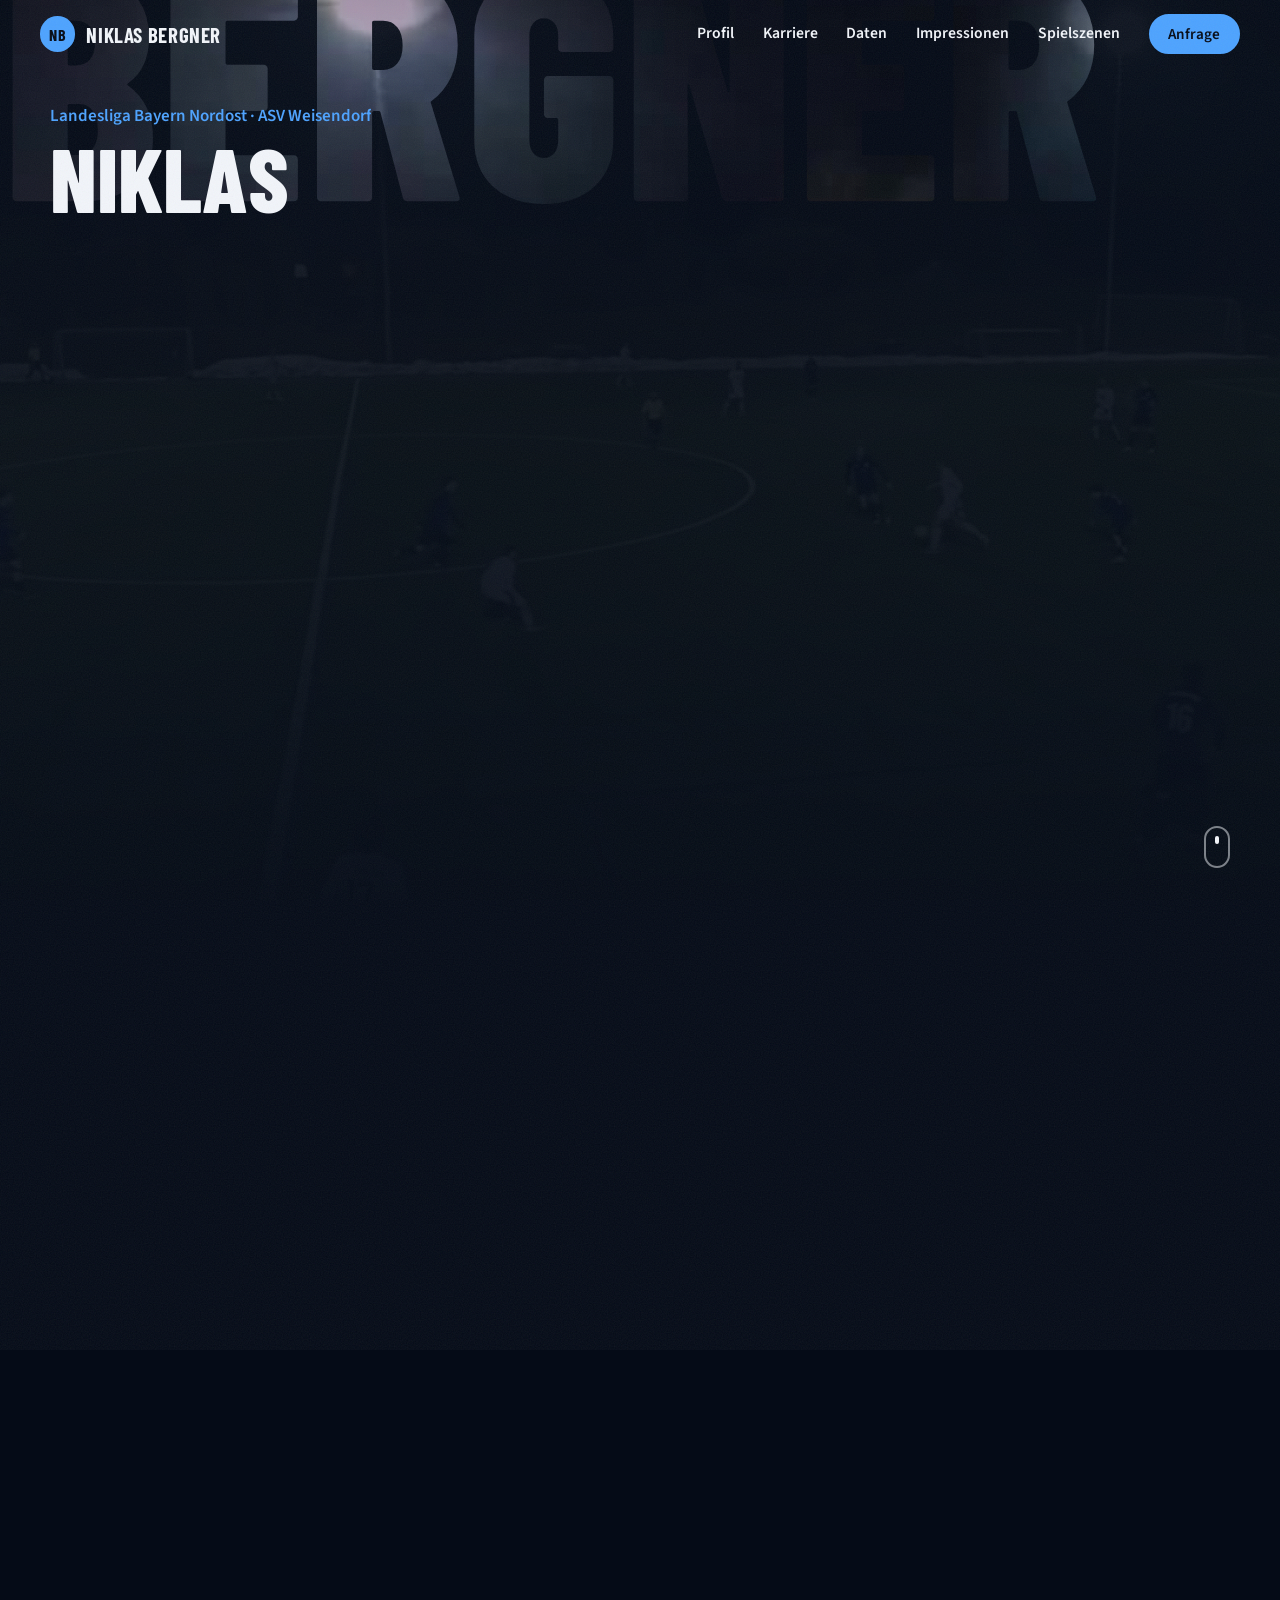
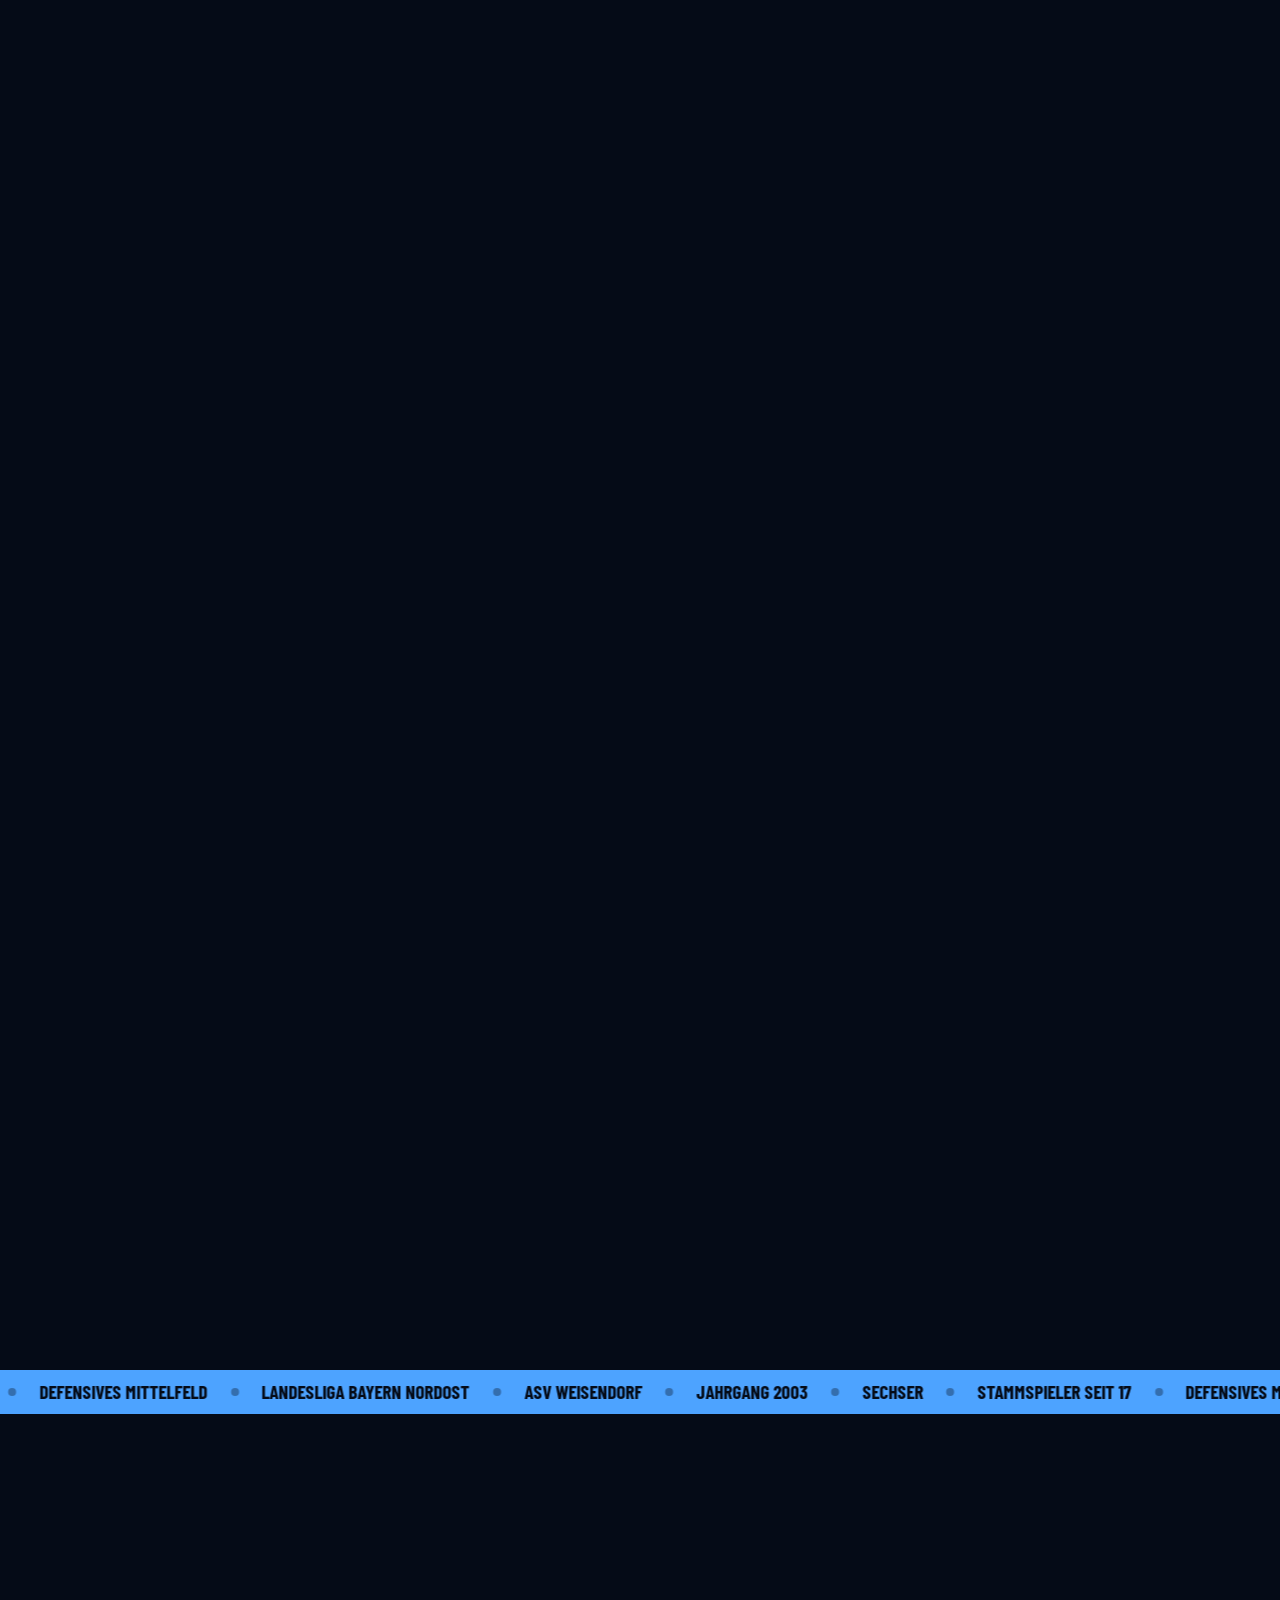
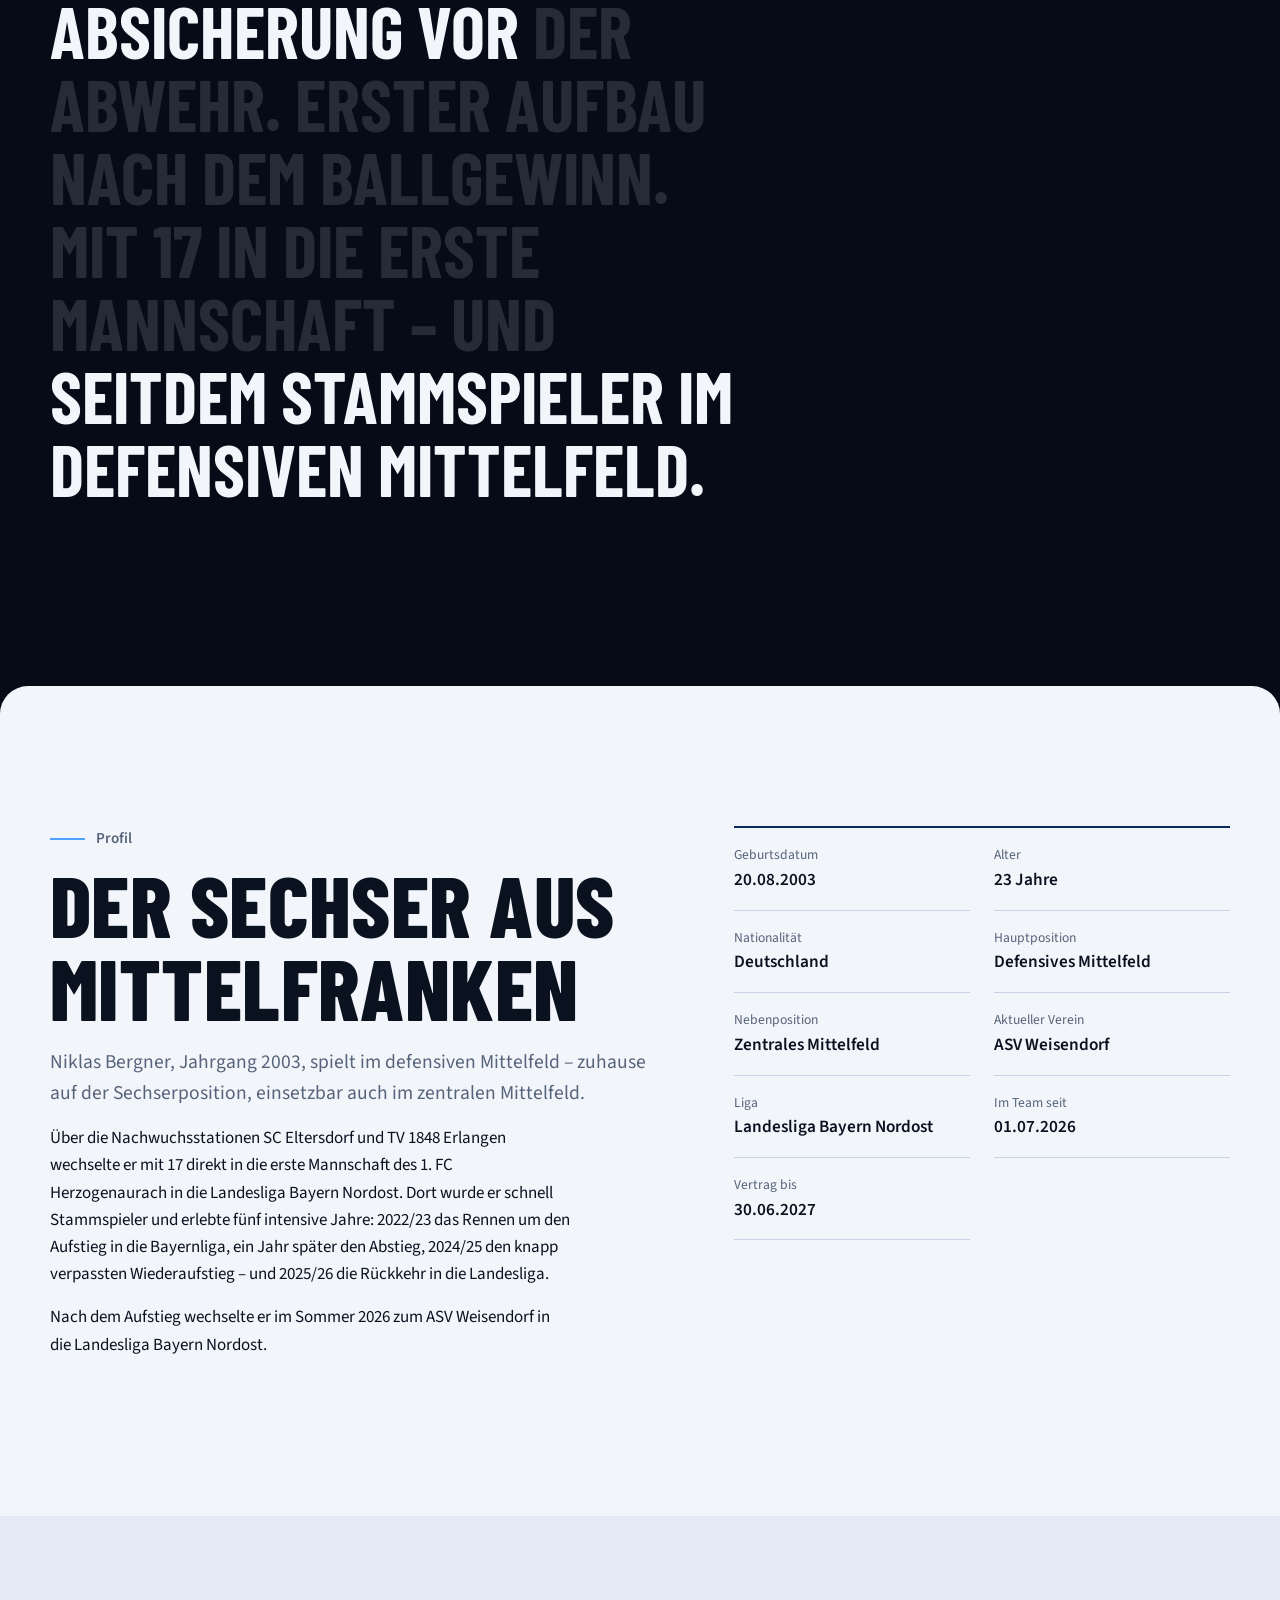
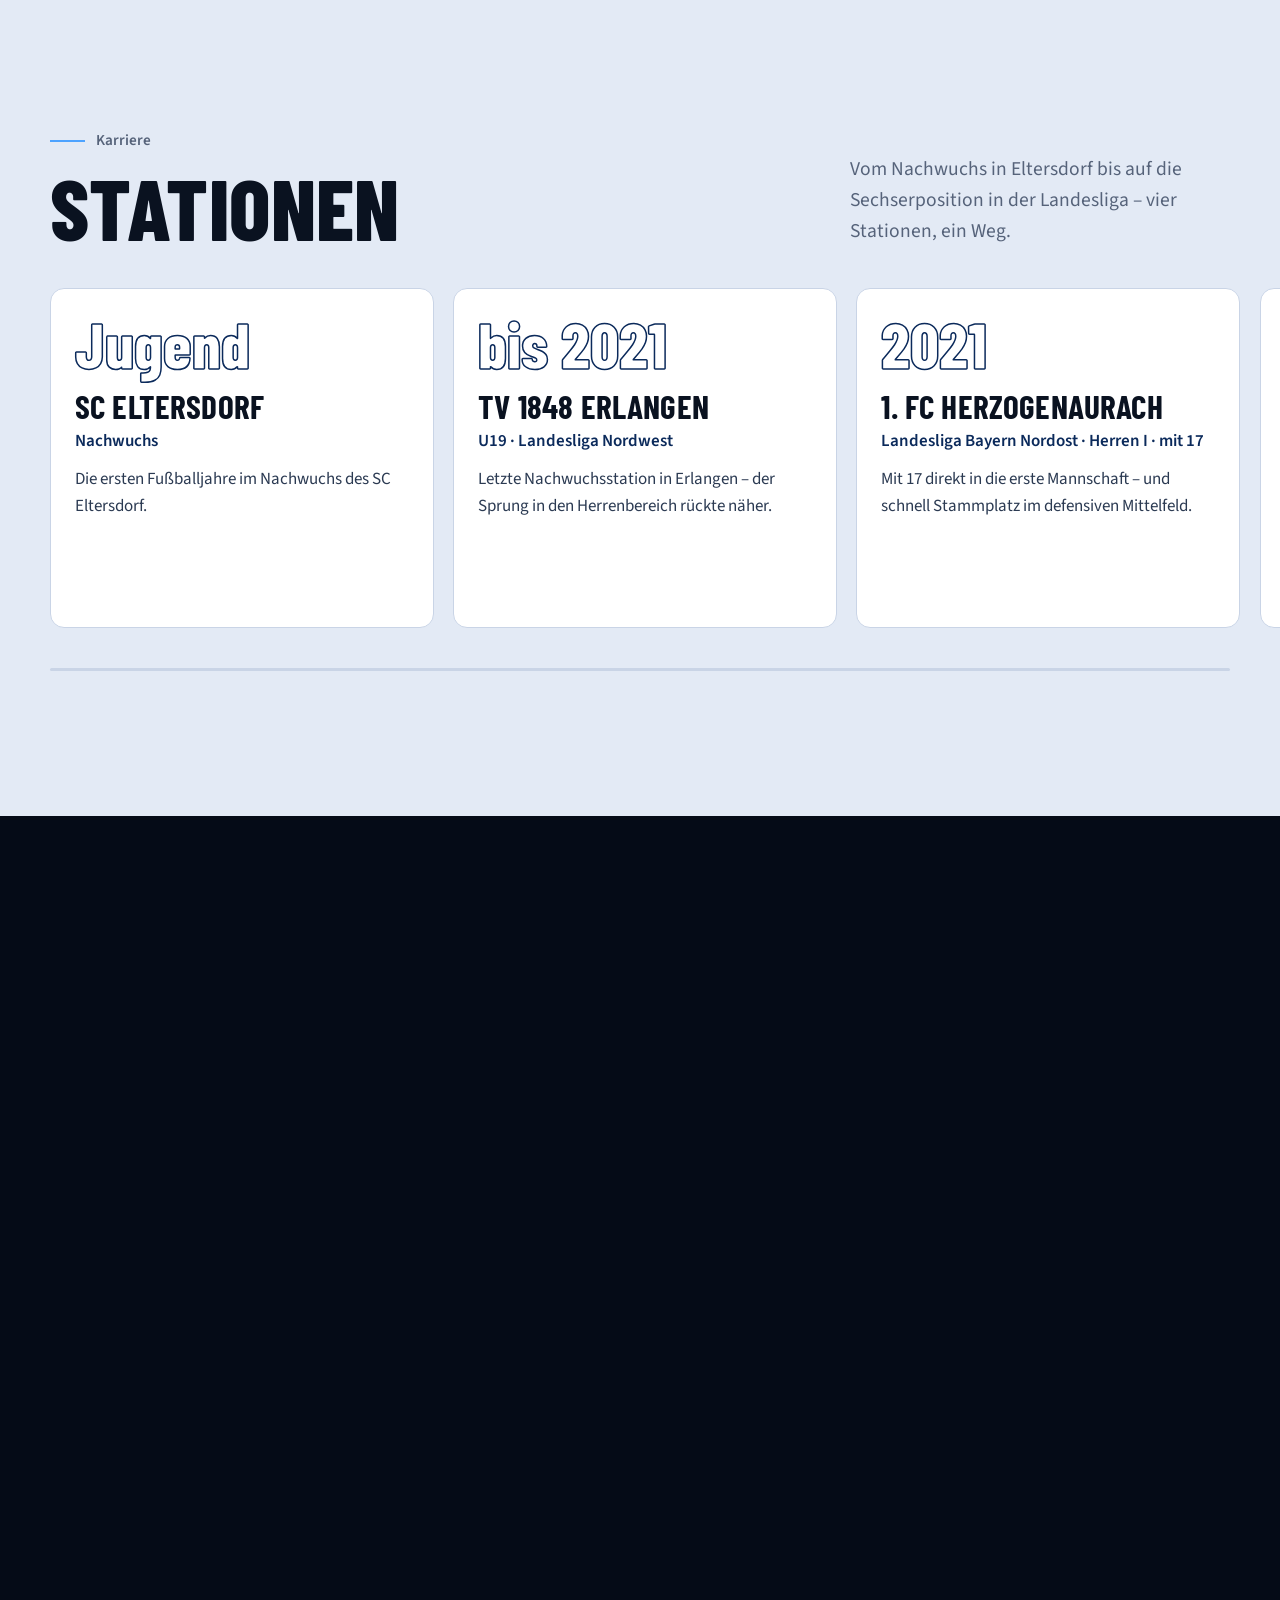
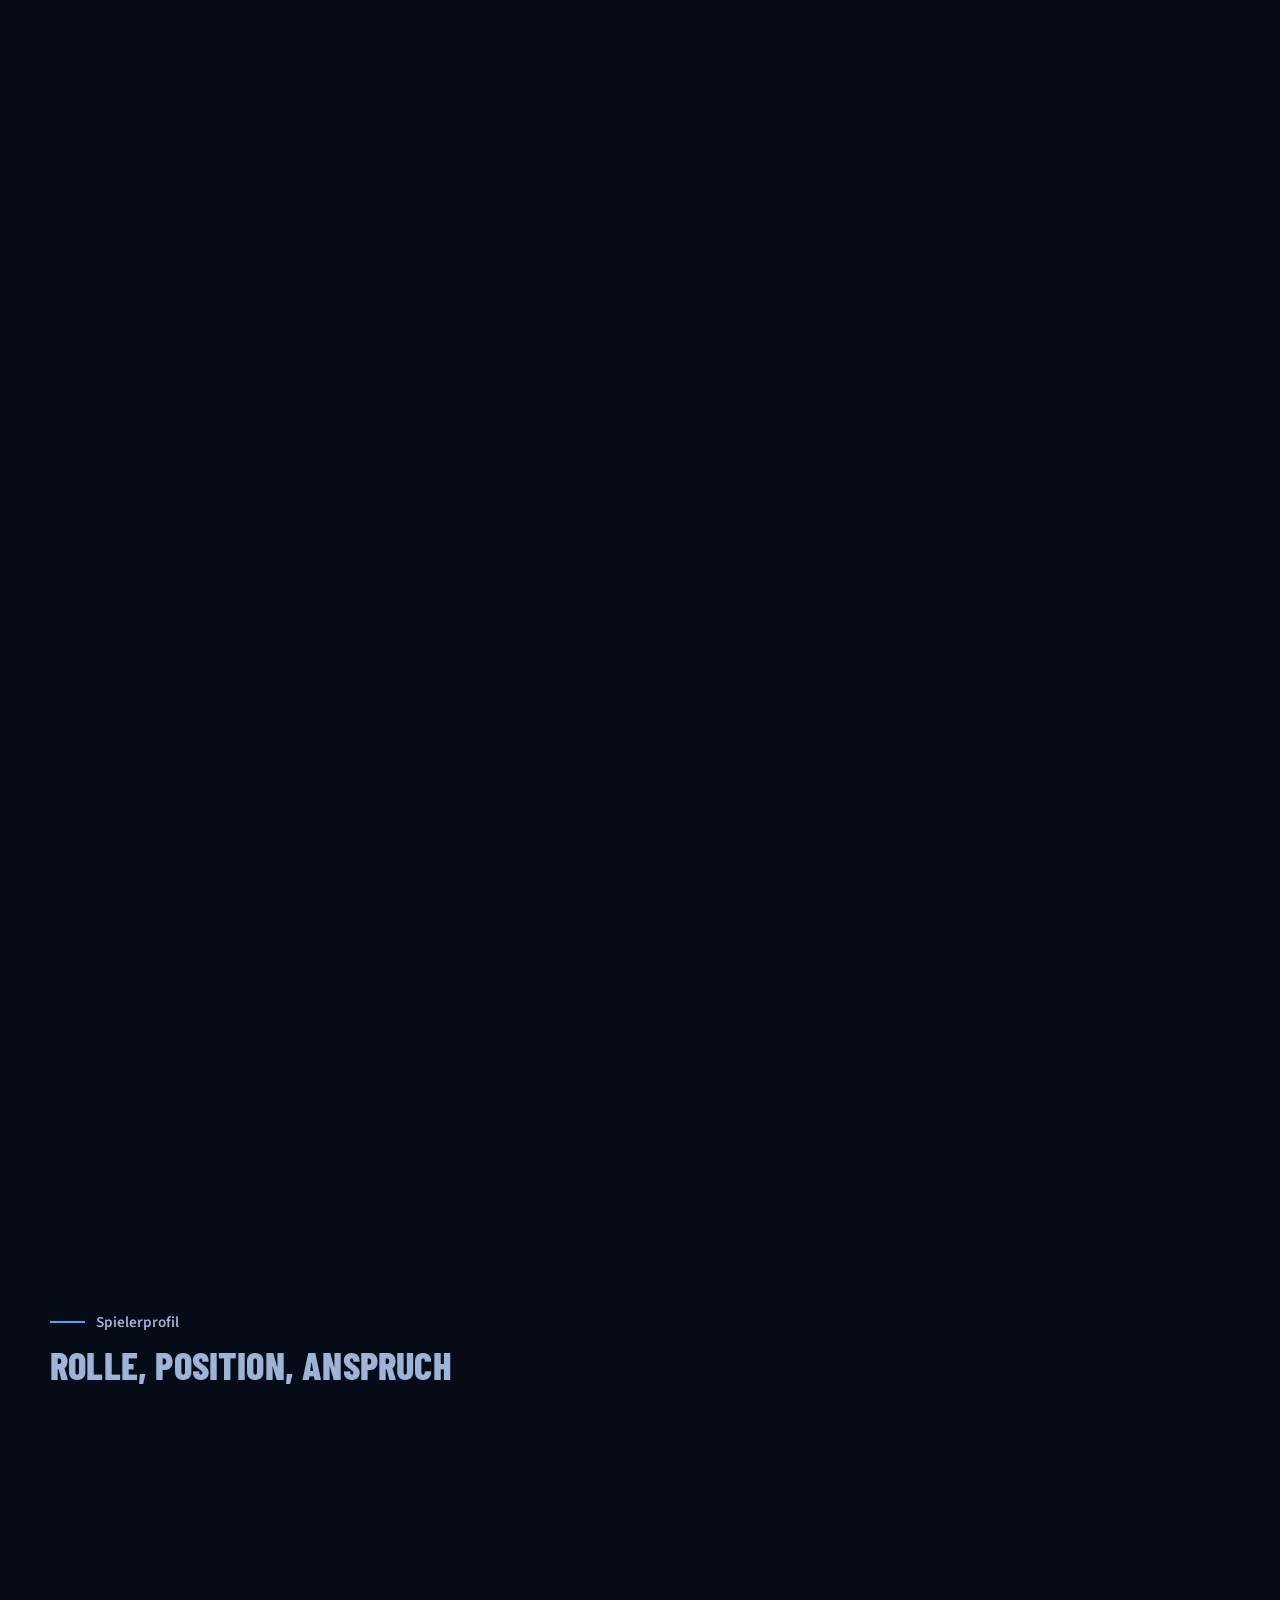
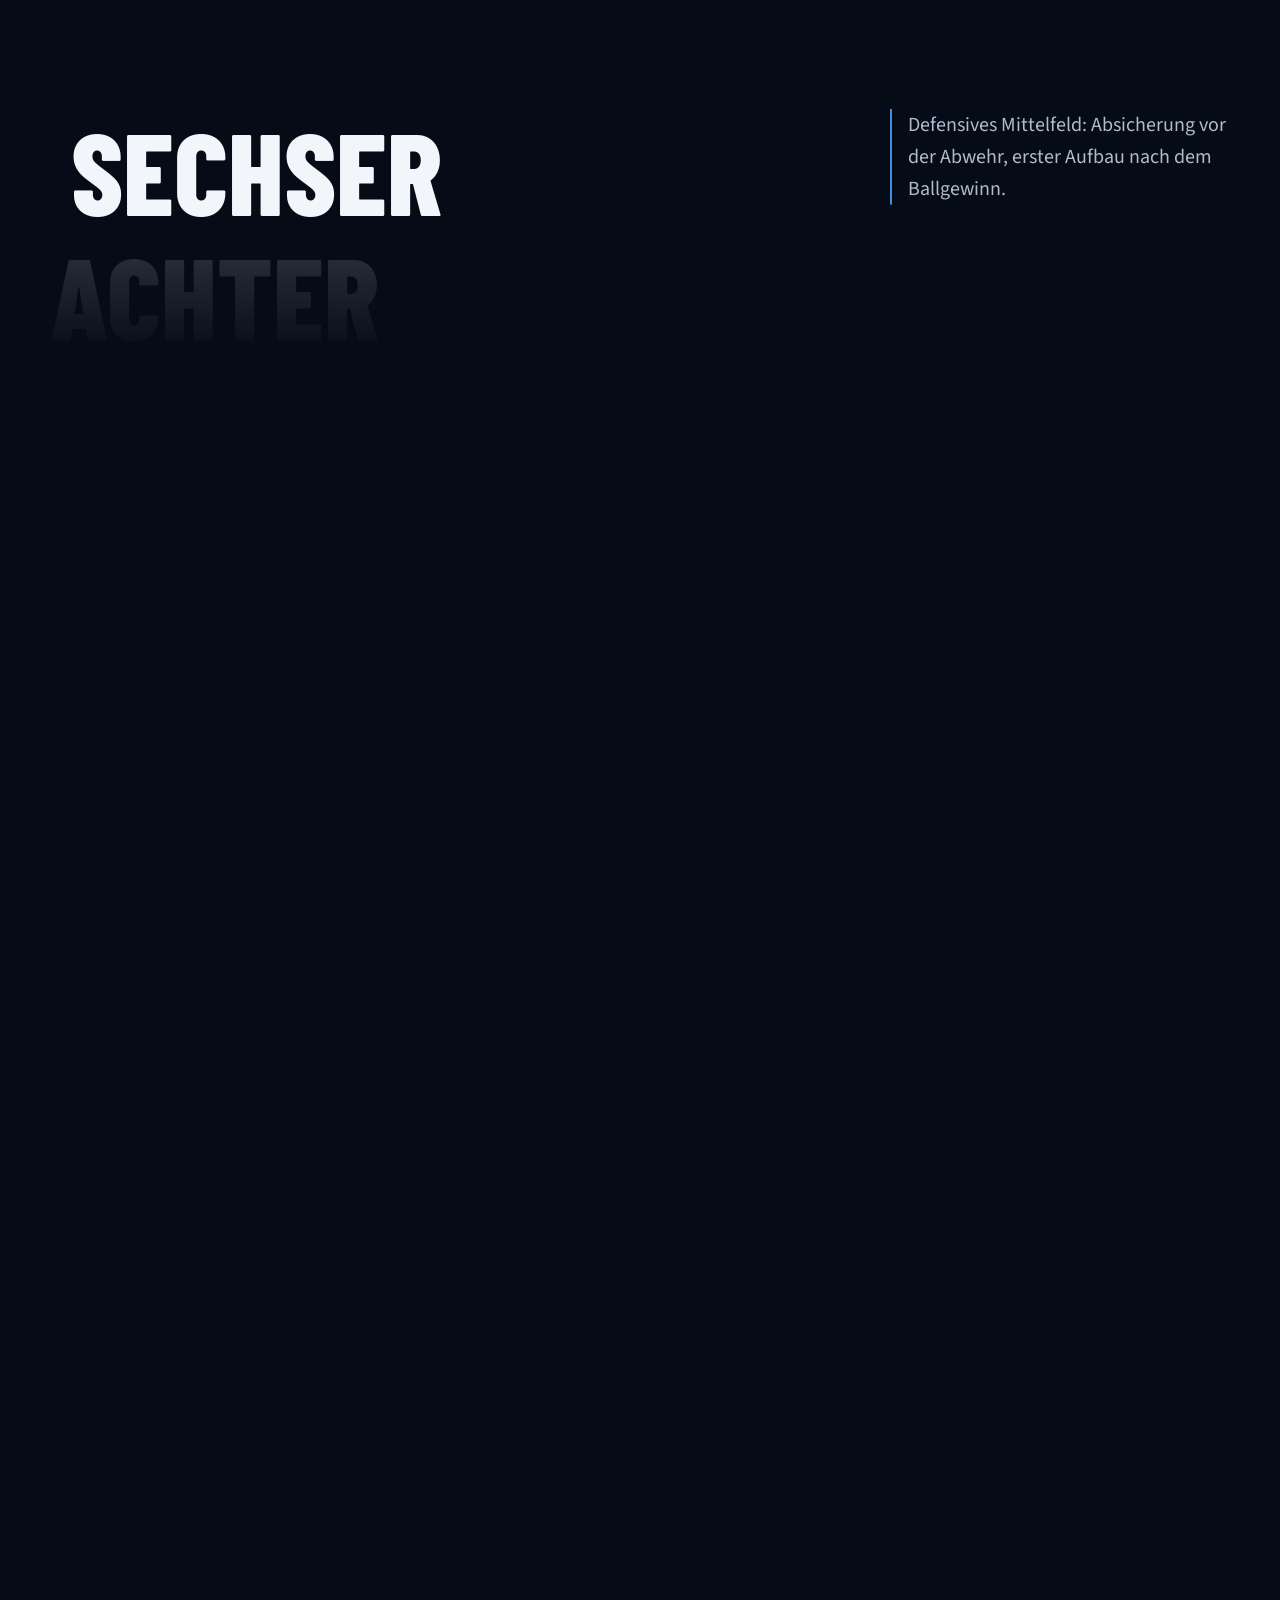
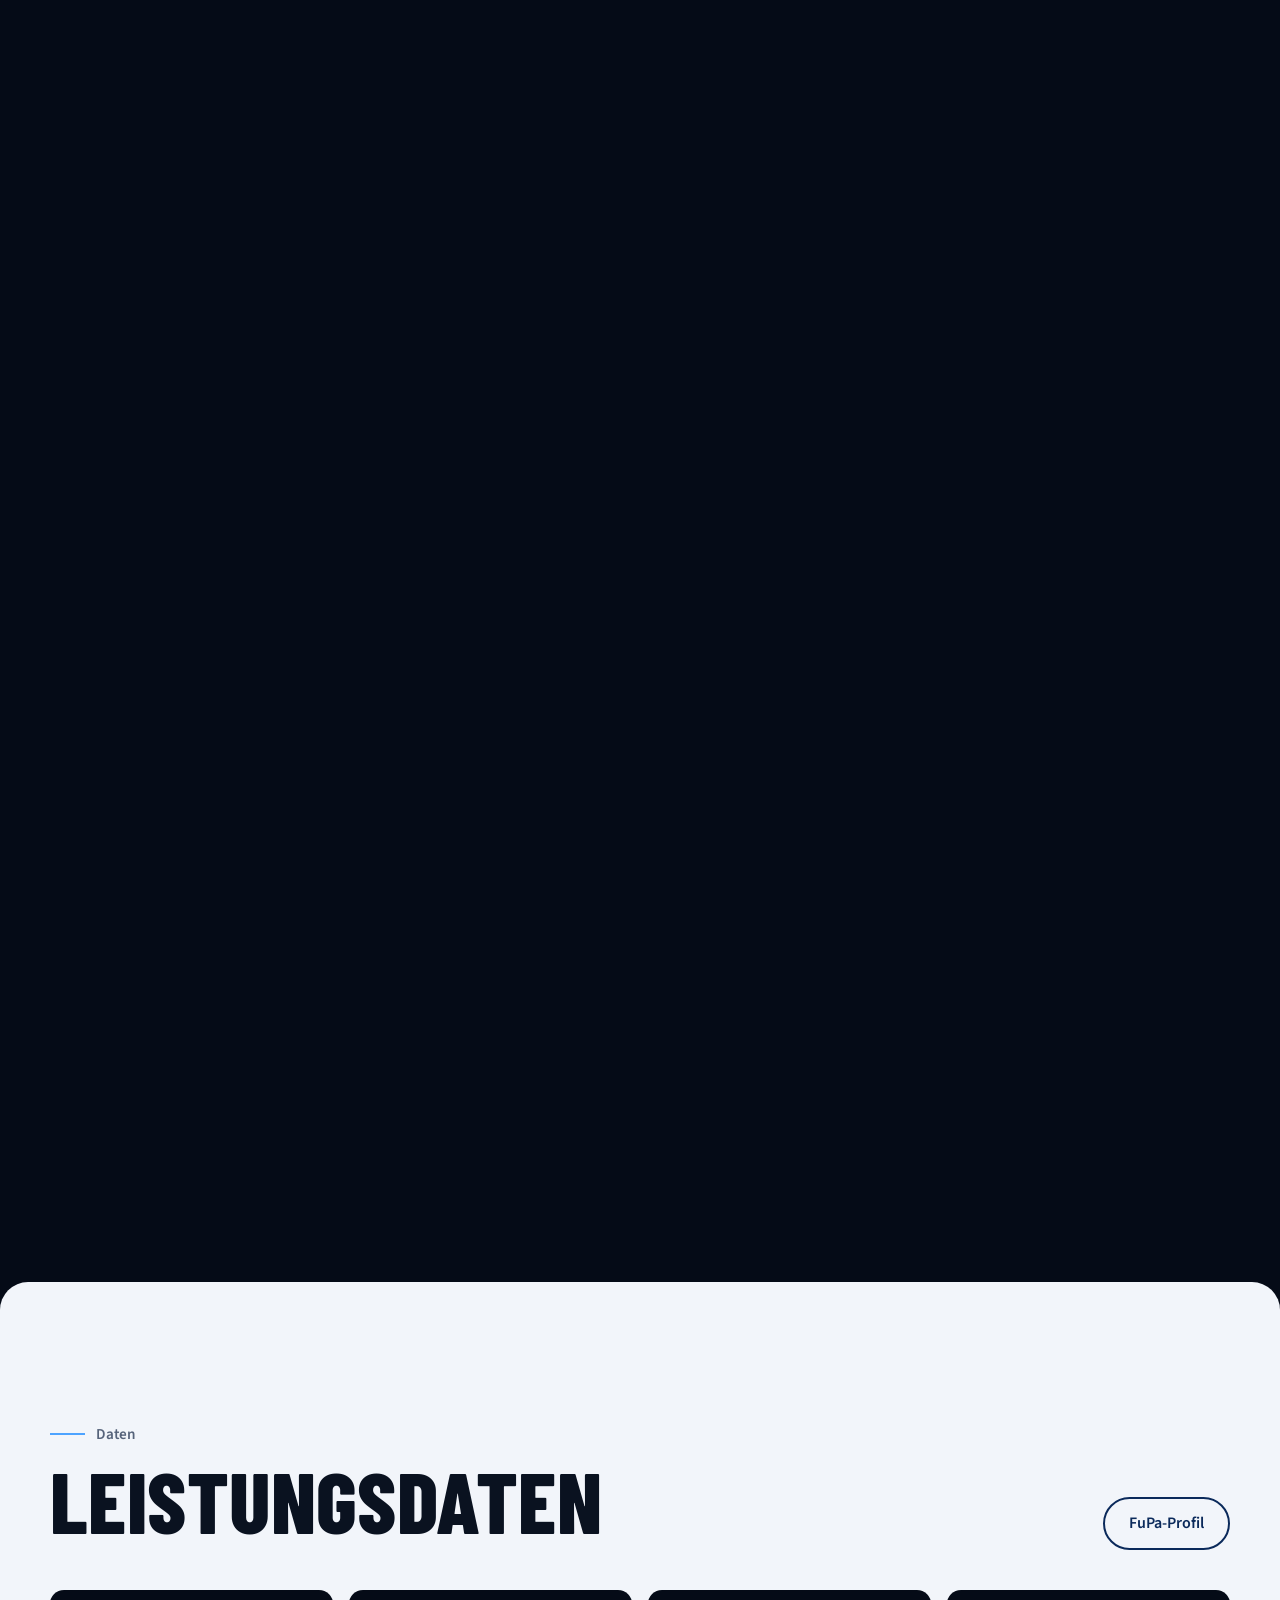
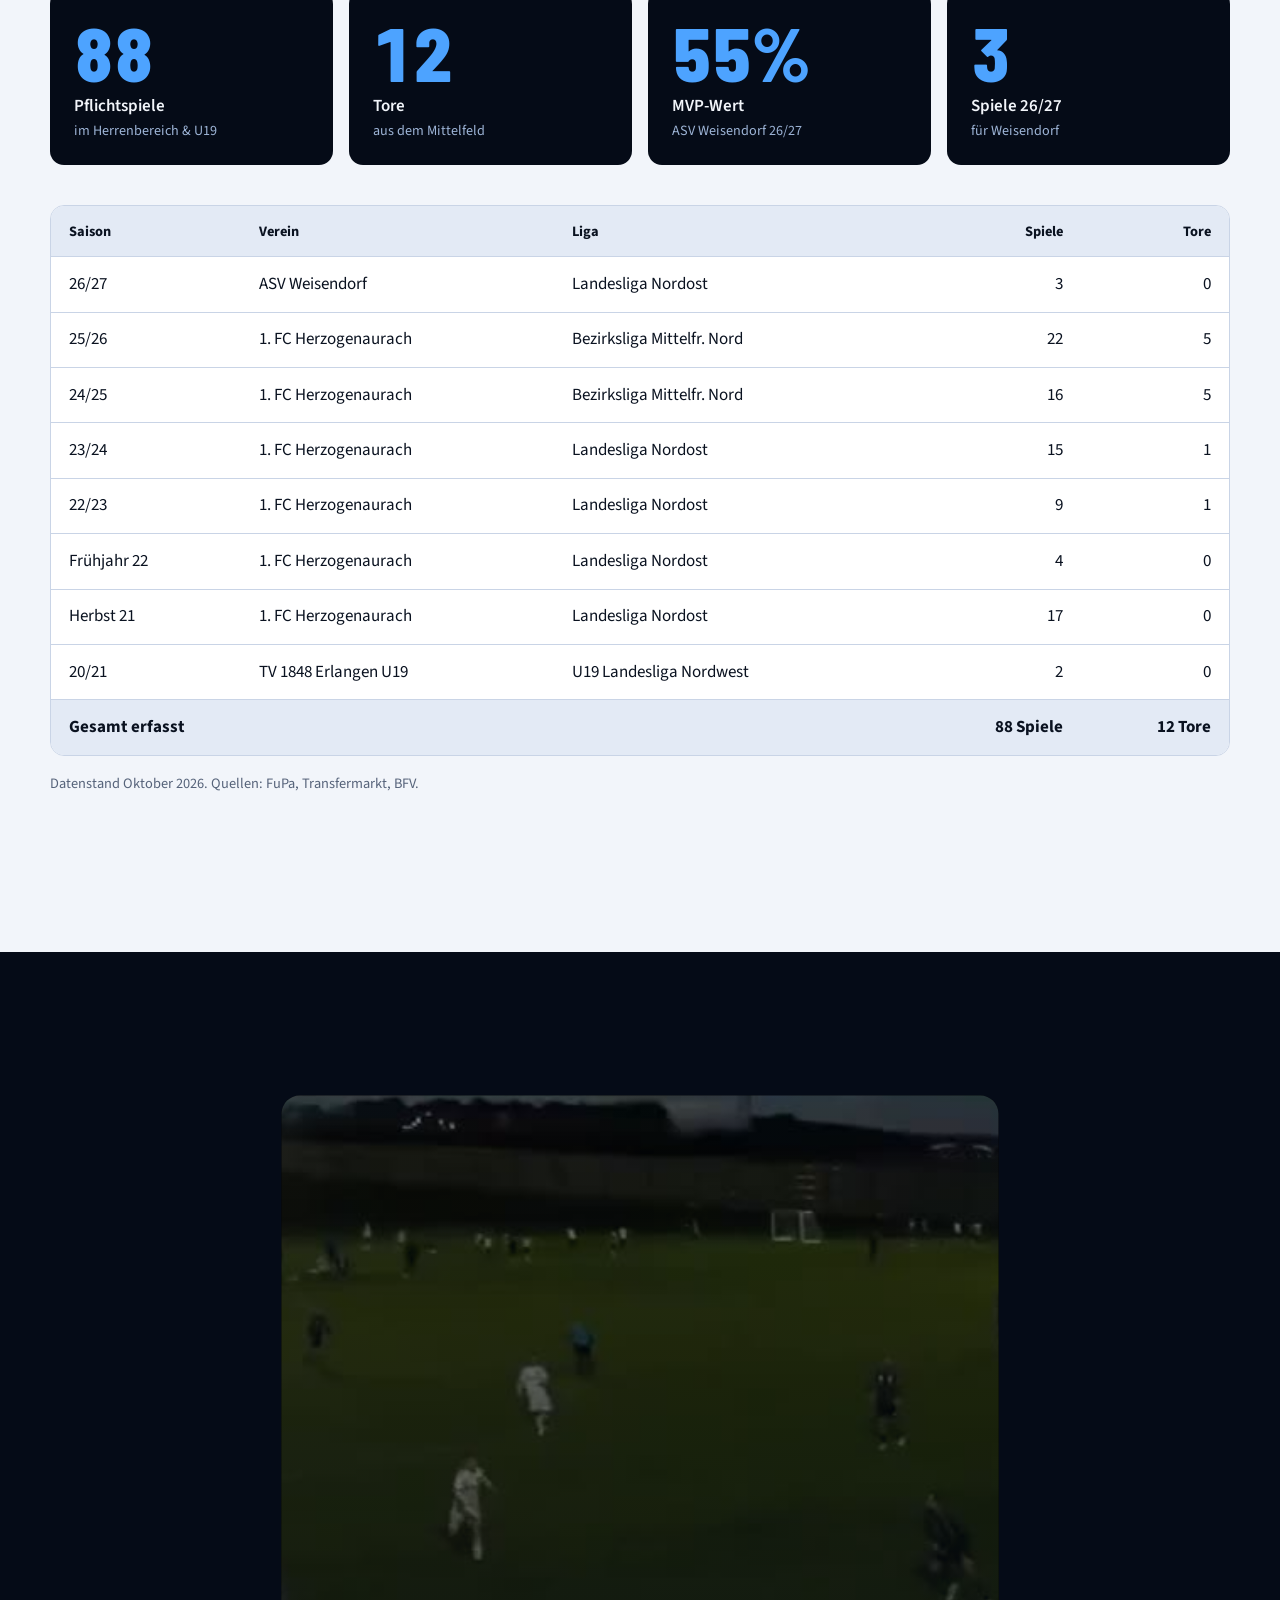
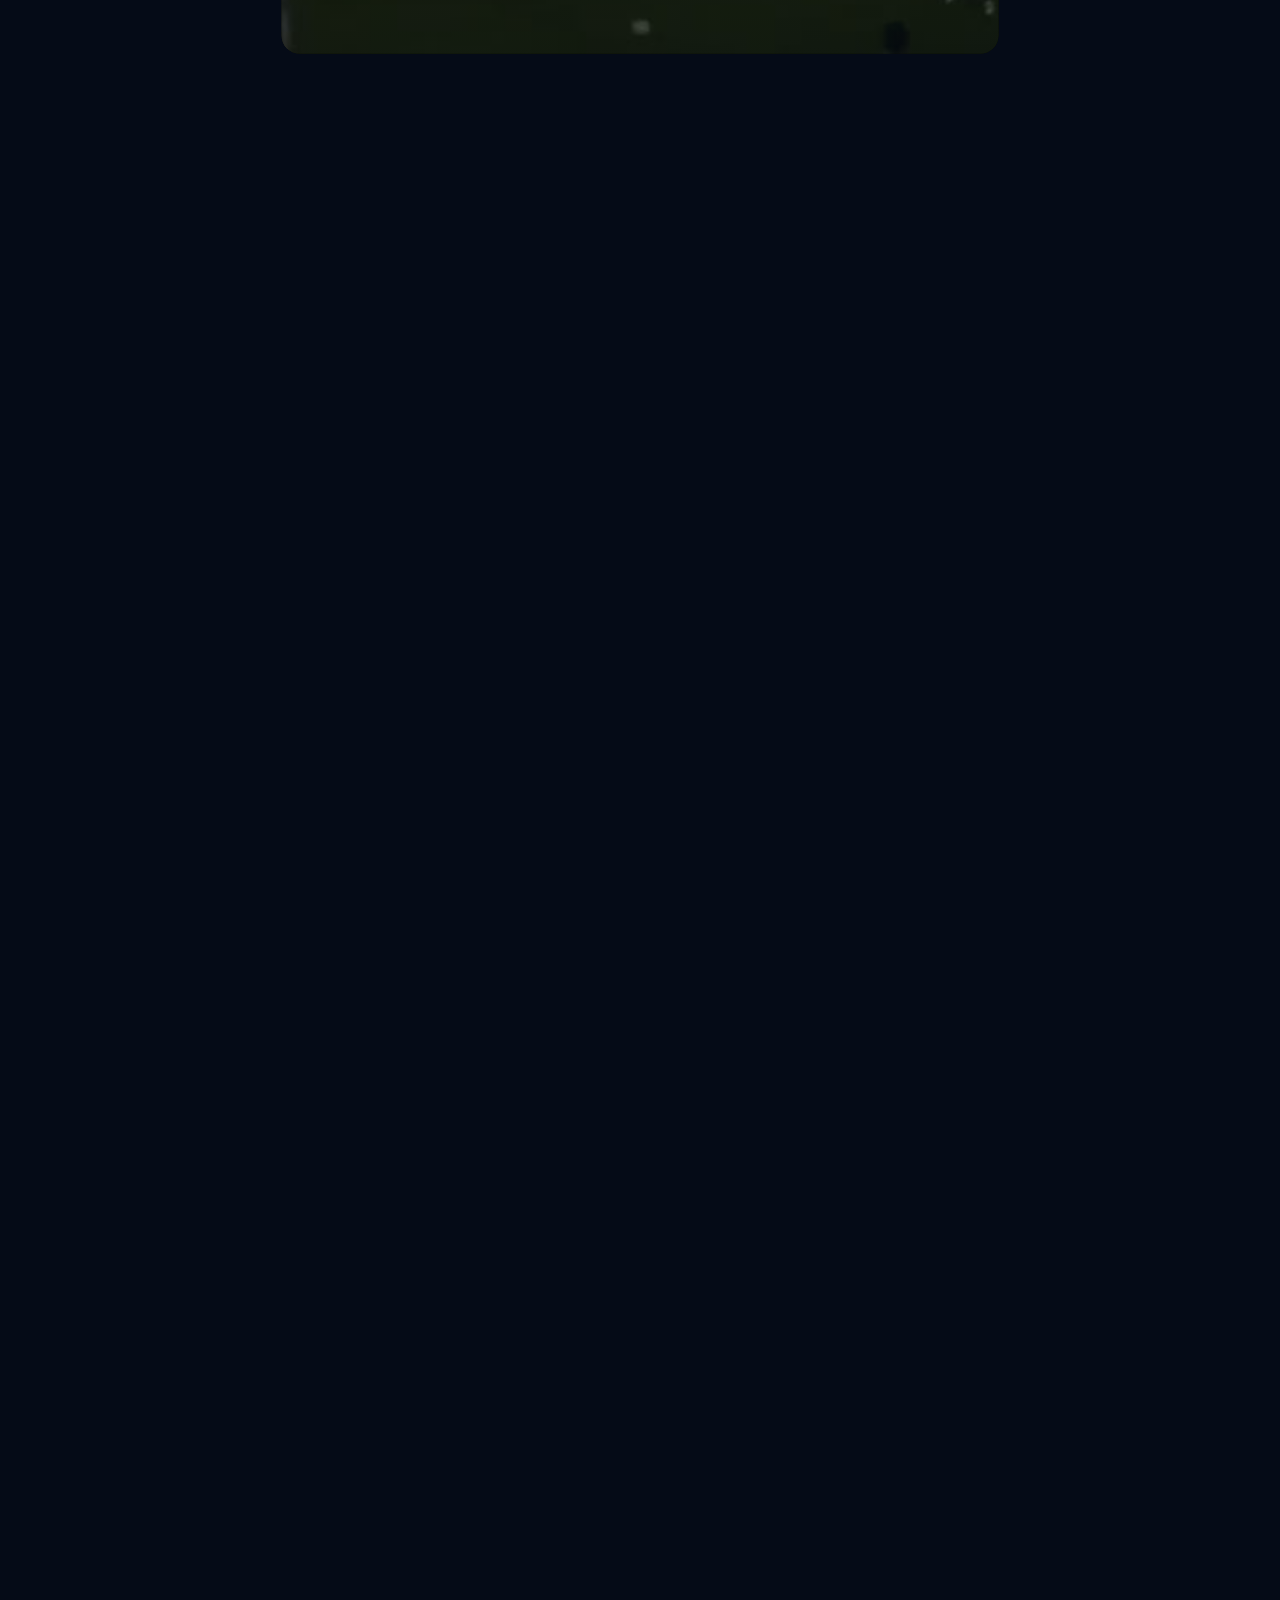
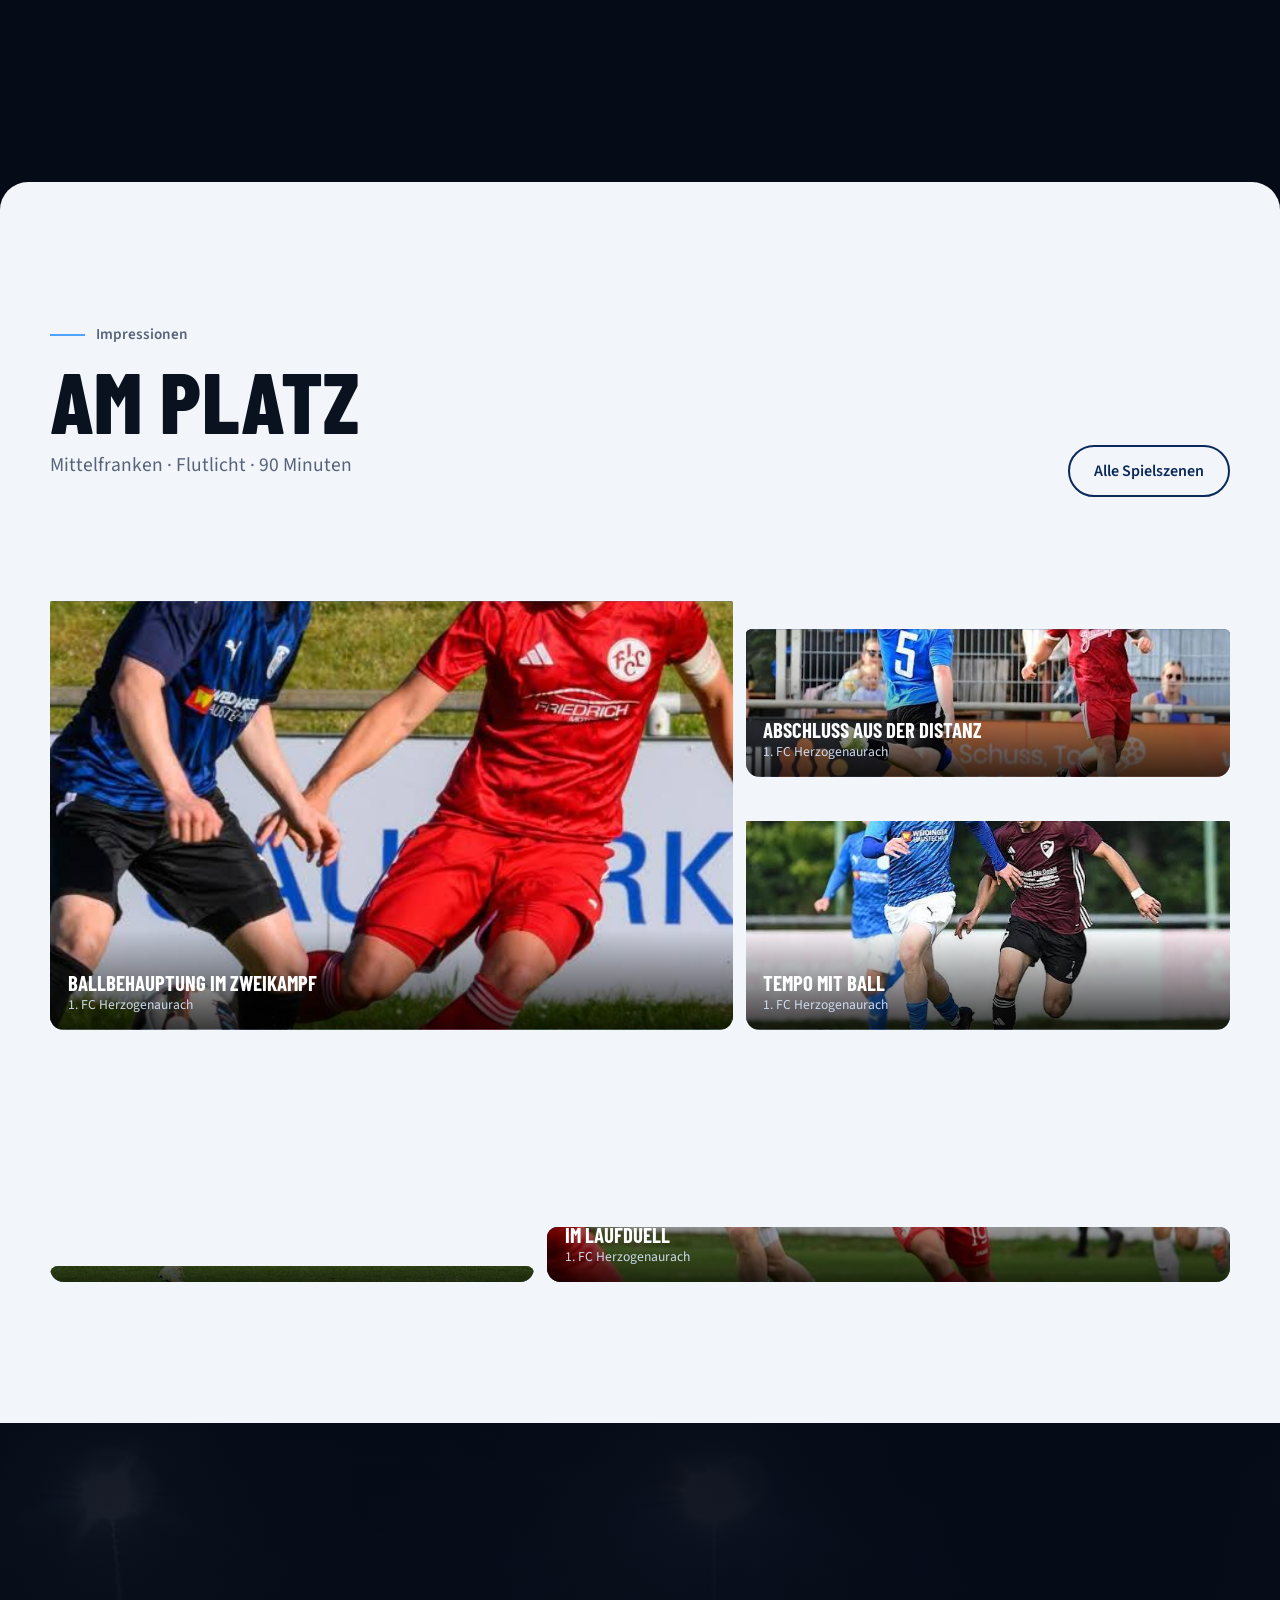
==== commit b7190130: "Komplett neue, immersive Startseite - Ladebildschirm mit Zähler und Vorhang - Hero: Flutlicht-Spielv" ====
--- a/index.html
+++ b/index.html
@@ -4,11 +4,12 @@
   <meta charset="UTF-8">
   <meta name="viewport" content="width=device-width, initial-scale=1">
   <title>Niklas Bergner | Defensives Mittelfeld – ASV Weisendorf</title>
-  <meta name="description" content="Niklas Bergner, Jahrgang 2003: Sechser beim ASV Weisendorf in der Landesliga Bayern Nordost. Karriere, Leistungsdaten und Kontakt.">
+  <meta name="description" content="Niklas Bergner, Jahrgang 2003: Sechser beim ASV Weisendorf in der Landesliga Bayern Nordost. Karriere, Leistungsdaten, Spielszenen und Kontakt.">
   <meta name="theme-color" content="#050b17">
   <link rel="preconnect" href="https://fonts.googleapis.com">
   <link rel="preconnect" href="https://fonts.gstatic.com" crossorigin>
   <link href="https://fonts.googleapis.com/css2?family=Barlow+Condensed:wght@500;600;700;800&family=Source+Sans+3:wght@400;600&display=swap" rel="stylesheet">
+  <link rel="preload" as="image" href="media/hero.jpg">
   <script>
     // Animationen nur vorbereiten, wenn JavaScript läuft. Falls die Skripte nicht laden,
     // wird nach kurzer Zeit alles sichtbar geschaltet.
@@ -22,6 +23,16 @@
 </head>
 <body id="top" class="page-home">
 
+<div class="loader" aria-hidden="true">
+  <div class="loader-panel loader-top"></div>
+  <div class="loader-panel loader-bottom"></div>
+  <div class="loader-content">
+    <span class="loader-name">Niklas Bergner</span>
+    <span class="loader-count">00</span>
+  </div>
+</div>
+<div class="grain" aria-hidden="true"></div>
+
 <header class="site-header">
   <a class="brand" href="index.html#top"><span class="brand-mark">NB</span>Niklas Bergner</a>
   <button class="nav-toggle" aria-label="Menü öffnen" aria-expanded="false" aria-controls="nav">Menü</button>
@@ -37,66 +48,41 @@
 
 <main>
 
-  <!-- HERO -->
-  <section class="hero">
-    <div class="hero-glow" aria-hidden="true"></div>
-    <div class="hero-inner">
-      <p class="hero-kicker" data-hero>Landesliga Bayern Nordost · ASV Weisendorf</p>
-      <h1 class="hero-name"><span class="hero-line">Niklas</span><span class="hero-line">Bergner</span></h1>
-      <p class="hero-role" data-hero>Sechser · Defensives Mittelfeld</p>
-      <p class="hero-meta" data-hero>Bayern · Deutschland · Jahrgang 2003</p>
-      <div class="hero-actions" data-hero>
-        <a class="btn" href="#karriere">Karriere ansehen</a>
-        <a class="btn btn-ghost" href="https://www.transfermarkt.de/niklas-bergner/profil/spieler/958834" target="_blank" rel="noopener">Transfermarkt-Profil</a>
-      </div>
-    </div>
-
-    <figure class="board" aria-label="Taktiktafel: Niklas Bergner als Sechser im 4-1-4-1">
-      <svg class="board-pitch" viewBox="0 0 300 440" role="img" aria-hidden="true">
-        <g class="pitch-lines" fill="none" stroke="currentColor" stroke-width="1.6">
-          <rect x="10" y="10" width="280" height="420" rx="2"/>
-          <line x1="10" y1="220" x2="290" y2="220"/>
-          <circle cx="150" cy="220" r="40"/>
-          <rect x="75" y="10" width="150" height="62"/>
-          <rect x="115" y="10" width="70" height="22"/>
-          <path d="M120 72 A 34 34 0 0 0 180 72"/>
-          <rect x="75" y="368" width="150" height="62"/>
-          <rect x="115" y="408" width="70" height="22"/>
-          <path d="M120 368 A 34 34 0 0 1 180 368"/>
-        </g>
-        <g class="pitch-spots" fill="currentColor">
-          <circle cx="150" cy="220" r="2.5"/>
-          <circle cx="150" cy="52" r="2"/>
-          <circle cx="150" cy="388" r="2"/>
-        </g>
-        <!-- Aufstellung 4-1-4-1, Spielrichtung nach oben -->
-        <g class="players">
-          <circle class="mate" cx="150" cy="408" r="7"/>
-          <circle class="mate" cx="52" cy="340" r="7"/>
-          <circle class="mate" cx="116" cy="350" r="7"/>
-          <circle class="mate" cx="184" cy="350" r="7"/>
-          <circle class="mate" cx="248" cy="340" r="7"/>
-          <circle class="mate" cx="48" cy="200" r="7"/>
-          <circle class="mate" cx="116" cy="216" r="7"/>
-          <circle class="mate" cx="184" cy="216" r="7"/>
-          <circle class="mate" cx="252" cy="200" r="7"/>
-          <circle class="mate" cx="150" cy="118" r="7"/>
-        </g>
-        <g class="me">
-          <circle class="me-zone" cx="150" cy="282" r="34"/>
-          <circle class="me-pulse" cx="150" cy="282" r="12"/>
-          <circle class="me-dot" cx="150" cy="282" r="12"/>
-          <text class="me-num" x="150" y="287" text-anchor="middle">6</text>
-        </g>
+  <!-- HERO: Spielvideo in den Buchstaben, beim Scrollen fliegt man hindurch -->
+  <section class="hero" aria-label="Niklas Bergner">
+    <div class="hero-stage">
+      <video class="hero-video" src="media/hero.mp4" poster="media/hero.jpg" autoplay muted loop playsinline preload="auto" aria-hidden="true"></video>
+      <div class="hero-shade" aria-hidden="true"></div>
+
+      <svg class="hero-mask" aria-hidden="true" viewBox="0 0 1600 900" preserveAspectRatio="xMidYMid slice">
+        <defs>
+          <mask id="hero-cut" maskUnits="userSpaceOnUse">
+            <rect class="mask-bg" x="-50%" y="-50%" width="200%" height="200%" fill="#fff"/>
+            <g class="mask-zoom">
+              <text class="mask-text" x="800" y="470" font-size="400" textLength="1400" text-anchor="middle" dominant-baseline="central" lengthAdjust="spacingAndGlyphs" fill="#000">BERGNER</text>
+            </g>
+          </mask>
+        </defs>
+        <rect class="mask-fill" x="-50%" y="-50%" width="200%" height="200%" mask="url(#hero-cut)"/>
       </svg>
-      <figcaption class="board-caption">
-        <span>Aktueller Verein</span>
-        <strong>ASV Weisendorf</strong>
-        <em>Sechser im Zentrum</em>
-      </figcaption>
-    </figure>
-
-    <a class="scroll-cue" href="#profil" aria-label="Weiter zum Profil"><span></span></a>
+
+      <div class="hero-top">
+        <p class="hero-kicker">Landesliga Bayern Nordost · ASV Weisendorf</p>
+        <p class="hero-first">Niklas</p>
+      </div>
+
+      <div class="hero-info">
+        <h1 class="hero-title">Niklas Bergner</h1>
+        <p class="hero-role">Sechser · Defensives Mittelfeld</p>
+        <p class="hero-meta">Bayern · Deutschland · Jahrgang 2003</p>
+        <div class="hero-actions">
+          <a class="btn" href="#karriere">Karriere ansehen</a>
+          <a class="btn btn-ghost" href="https://www.transfermarkt.de/niklas-bergner/profil/spieler/958834" target="_blank" rel="noopener">Transfermarkt-Profil</a>
+        </div>
+      </div>
+
+      <a class="scroll-cue" href="#statement" aria-label="Weiter scrollen"><span></span></a>
+    </div>
   </section>
 
   <div class="ticker" aria-hidden="true">
@@ -108,8 +94,15 @@
     </div>
   </div>
 
+  <!-- STATEMENT: Wörter hellen sich beim Scrollen auf -->
+  <section id="statement" class="statement">
+    <div class="wrap">
+      <p class="statement-text" data-words>Absicherung vor der Abwehr. Erster Aufbau nach dem Ballgewinn. Mit 17 in die erste Mannschaft – und seitdem Stammspieler im defensiven Mittelfeld.</p>
+    </div>
+  </section>
+
   <!-- PROFIL -->
-  <section id="profil" class="section">
+  <section id="profil" class="section section-light rise">
     <div class="wrap two-col">
       <div>
         <p class="eyebrow">Profil</p>
@@ -132,69 +125,51 @@
     </div>
   </section>
 
-  <!-- KARRIERE -->
-  <section id="karriere" class="section section-tint">
-    <div class="wrap">
-      <p class="eyebrow">Karriere</p>
-      <h2 data-split>Stationen</h2>
-      <p class="lead" data-fade>Vom Nachwuchs in Eltersdorf bis auf die Sechserposition in der Landesliga – vier Stationen, ein Weg.</p>
-
-      <ol class="timeline">
-        <li class="timeline-progress" aria-hidden="true"><span></span></li>
-        <li>
-          <span class="when">Jugend</span>
-          <h3>SC Eltersdorf</h3>
-          <p class="sub">Nachwuchs</p>
-          <p>Die ersten Fußballjahre im Nachwuchs des SC Eltersdorf.</p>
-        </li>
-        <li>
-          <span class="when">bis 2021</span>
-          <h3>TV 1848 Erlangen</h3>
-          <p class="sub">U19 · Landesliga Nordwest</p>
-          <p>Letzte Nachwuchsstation in Erlangen – der Sprung in den Herrenbereich rückte näher.</p>
-        </li>
-        <li>
-          <span class="when">2021 · mit 17</span>
-          <h3>1. FC Herzogenaurach</h3>
-          <p class="sub">Landesliga Bayern Nordost · Herren I</p>
-          <p>Mit 17 direkt in die erste Mannschaft – und schnell Stammplatz im defensiven Mittelfeld.</p>
-        </li>
-        <li>
-          <span class="when">2022/23</span>
-          <h3>Aufstiegsrennen zur Bayernliga</h3>
-          <p class="sub">1. FC Herzogenaurach · Landesliga Bayern Nordost</p>
-          <p>Mit dem Team bis zuletzt im Rennen um den Aufstieg in die Bayernliga.</p>
-        </li>
-        <li>
-          <span class="when">2023/24</span>
-          <h3>Abstieg in die Bezirksliga</h3>
-          <p class="sub">1. FC Herzogenaurach · Landesliga Bayern Nordost</p>
-          <p>Auf das Aufstiegsrennen folgte eine schwierige Saison und der Gang in die Bezirksliga.</p>
-        </li>
-        <li>
-          <span class="when">2024/25</span>
-          <h3>Aufstieg knapp verpasst</h3>
-          <p class="sub">1. FC Herzogenaurach · Bezirksliga Mittelfr. Nord</p>
-          <p>Direkt der Angriff auf die Rückkehr – der Aufstieg in die Landesliga wurde nur knapp verpasst.</p>
-        </li>
-        <li>
-          <span class="when">2025/26</span>
-          <h3>Aufstieg in die Landesliga</h3>
-          <p class="sub">1. FC Herzogenaurach · Bezirksliga Mittelfr. Nord</p>
-          <p>Im zweiten Anlauf geschafft: Rückkehr in die Landesliga Bayern Nordost.</p>
-        </li>
-        <li class="current">
-          <span class="when">seit 07/2026</span>
-          <h3>ASV Weisendorf</h3>
-          <p class="sub">Landesliga Bayern Nordost</p>
-          <p>Nach dem Aufstieg mit Herzogenaurach der Wechsel nach Weisendorf – als Sechser im Zentrum.</p>
-        </li>
+  <!-- KARRIERE: Stationen laufen beim Scrollen seitlich vorbei -->
+  <section id="karriere" class="career">
+    <div class="career-pin">
+      <div class="career-head wrap">
+        <div>
+          <p class="eyebrow">Karriere</p>
+          <h2 data-split>Stationen</h2>
+        </div>
+        <p class="lead">Vom Nachwuchs in Eltersdorf bis auf die Sechserposition in der Landesliga – vier Stationen, ein Weg.</p>
+      </div>
+      <ol class="career-track">
+        <li class="station"><span class="station-when">Jugend</span><h3>SC Eltersdorf</h3><p class="sub">Nachwuchs</p><p>Die ersten Fußballjahre im Nachwuchs des SC Eltersdorf.</p></li>
+        <li class="station"><span class="station-when">bis 2021</span><h3>TV 1848 Erlangen</h3><p class="sub">U19 · Landesliga Nordwest</p><p>Letzte Nachwuchsstation in Erlangen – der Sprung in den Herrenbereich rückte näher.</p></li>
+        <li class="station"><span class="station-when">2021</span><h3>1. FC Herzogenaurach</h3><p class="sub">Landesliga Bayern Nordost · Herren I · mit 17</p><p>Mit 17 direkt in die erste Mannschaft – und schnell Stammplatz im defensiven Mittelfeld.</p></li>
+        <li class="station"><span class="station-when">2022/23</span><h3>Aufstiegsrennen zur Bayernliga</h3><p class="sub">1. FC Herzogenaurach · Landesliga Bayern Nordost</p><p>Mit dem Team bis zuletzt im Rennen um den Aufstieg in die Bayernliga.</p></li>
+        <li class="station"><span class="station-when">2023/24</span><h3>Abstieg in die Bezirksliga</h3><p class="sub">1. FC Herzogenaurach · Landesliga Bayern Nordost</p><p>Auf das Aufstiegsrennen folgte eine schwierige Saison und der Gang in die Bezirksliga.</p></li>
+        <li class="station"><span class="station-when">2024/25</span><h3>Aufstieg knapp verpasst</h3><p class="sub">1. FC Herzogenaurach · Bezirksliga Mittelfr. Nord</p><p>Direkt der Angriff auf die Rückkehr – der Aufstieg in die Landesliga wurde nur knapp verpasst.</p></li>
+        <li class="station"><span class="station-when">2025/26</span><h3>Aufstieg in die Landesliga</h3><p class="sub">1. FC Herzogenaurach · Bezirksliga Mittelfr. Nord</p><p>Im zweiten Anlauf geschafft: Rückkehr in die Landesliga Bayern Nordost.</p></li>
+        <li class="station current"><span class="station-when">seit 07/2026</span><h3>ASV Weisendorf</h3><p class="sub">Landesliga Bayern Nordost</p><p>Nach dem Aufstieg mit Herzogenaurach der Wechsel nach Weisendorf – als Sechser im Zentrum.</p></li>
       </ol>
+      <div class="career-bar" aria-hidden="true"><span></span></div>
+    </div>
+  </section>
+
+  <!-- ROLLE: große Wortliste läuft beim Scrollen durch -->
+  <section class="roles" aria-labelledby="roles-title">
+    <div class="roles-pin wrap">
+      <div class="roles-head">
+        <p class="eyebrow">Spielerprofil</p>
+        <h2 id="roles-title" class="roles-title">Rolle, Position, Anspruch</h2>
+      </div>
+      <div class="roles-window">
+        <ul class="roles-list">
+          <li><span class="role-word">Sechser</span><p>Defensives Mittelfeld: Absicherung vor der Abwehr, erster Aufbau nach dem Ballgewinn.</p></li>
+          <li><span class="role-word">Achter</span><p>Zentrales Mittelfeld als Nebenposition – zwischen den Linien und im Spiel nach vorn.</p></li>
+          <li><span class="role-word">Mit 17</span><p>Der Sprung aus der U19 direkt in die Landesliga-Mannschaft des 1. FC Herzogenaurach.</p></li>
+          <li><span class="role-word">Stammspieler</span><p>Fünf Jahre gesetzt in Herzogenaurach – vom Aufstiegsrennen zur Bayernliga bis zum Aufstieg in die Landesliga 2025/26.</p></li>
+        </ul>
+      </div>
+      <div class="roles-desc" aria-hidden="true"></div>
     </div>
   </section>
 
   <!-- DATEN -->
-  <section id="daten" class="section">
+  <section id="daten" class="section section-light rise">
     <div class="wrap">
       <div class="section-head">
         <div>
@@ -235,34 +210,24 @@
     </div>
   </section>
 
-  <!-- SPIELERPROFIL -->
-  <section class="section section-dark">
-    <div class="wrap">
-      <p class="eyebrow">Spielerprofil</p>
-      <h2 data-split>Rolle, Position, Anspruch</h2>
-      <div class="cards" data-stagger>
-        <article>
-          <h3>Defensives Mittelfeld</h3>
-          <p>Der Sechser im Zentrum: Absicherung vor der Abwehr, erster Aufbau nach dem Ballgewinn.</p>
-        </article>
-        <article>
-          <h3>Zentrales Mittelfeld</h3>
-          <p>Nebenposition auf der Achterposition – zwischen den Linien und im Spiel nach vorn.</p>
-        </article>
-        <article>
-          <h3>Mit 17 in der Ersten</h3>
-          <p>Der Sprung aus der U19 direkt in die Landesliga-Mannschaft des 1. FC Herzogenaurach.</p>
-        </article>
-        <article>
-          <h3>Stammspieler</h3>
-          <p>Fünf Jahre gesetzt in Herzogenaurach – vom Aufstiegsrennen zur Bayernliga bis zum Aufstieg in die Landesliga 2025/26.</p>
-        </article>
+  <!-- SPIELSZENEN: Videofenster wächst zum Vollbild -->
+  <section class="reel" aria-labelledby="reel-title">
+    <div class="reel-pin">
+      <div class="reel-frame">
+        <video class="reel-video" src="media/dusk.mp4" poster="media/dusk.jpg" muted loop playsinline preload="metadata" aria-hidden="true"></video>
+        <div class="reel-shade" aria-hidden="true"></div>
+      </div>
+      <div class="reel-copy">
+        <p class="eyebrow">Spielszenen</p>
+        <h2 id="reel-title" class="reel-title">90 Szenen aus 19 Spielen</h2>
+        <p class="reel-text">Ballgewinne, Spieleröffnungen, Tore – sortiert nach Gegner, Liga und Datum.</p>
+        <a class="btn btn-large" href="spielszenen.html">Spielszenen ansehen</a>
       </div>
     </div>
   </section>
 
   <!-- GALERIE -->
-  <section id="galerie" class="section">
+  <section id="galerie" class="section section-light rise">
     <div class="wrap">
       <div class="section-head">
         <div>
@@ -283,8 +248,10 @@
   </section>
 
   <!-- KONTAKT -->
-  <section id="kontakt" class="section section-contact">
-    <div class="wrap">
+  <section id="kontakt" class="contact">
+    <video class="contact-video" src="media/pitch.mp4" poster="media/pitch.jpg" muted loop playsinline preload="none" aria-hidden="true"></video>
+    <div class="contact-shade" aria-hidden="true"></div>
+    <div class="wrap contact-inner">
       <p class="eyebrow">Kontakt</p>
       <h2 class="contact-title" data-split>Anfragen willkommen</h2>
       <p class="lead" data-fade>Für sportliche Anfragen, Probetrainings oder ein Gespräch – einfach direkt melden. Ich antworte in der Regel innerhalb weniger Tage.</p>
@@ -318,6 +285,7 @@
       <a href="https://www.fupa.net/player/niklas-bergner-1920566" target="_blank" rel="noopener">FuPa</a>
     </div>
   </div>
+  <p class="footer-mark" aria-hidden="true">Bergner</p>
   <div class="wrap footer-bottom">
     <span>© 2026 Niklas Bergner. Datenstand Oktober 2026.</span>
     <a href="#top">Nach oben</a>
--- a/css/style.css
+++ b/css/style.css
@@ -1,46 +1,42 @@
 :root {
   --night: #050b17;
+  --night-2: #0a1426;
   --pitch-deep: #04070d;
   --pitch: #0b2a5b;
   --royal: #1d4fa8;
   --flood: #4da3ff;
-  --flood-soft: #8cc2ff;
   --chalk: #f2f5fa;
   --turf: #e3eaf5;
   --ink: #0a1220;
   --muted: #56637a;
+  --mist: #9db4d6;
   --line: #c9d4e6;
   --radius: 6px;
   --ease: cubic-bezier(.2,.7,.2,1);
   --head: "Barlow Condensed", "Roboto Condensed", "Arial Narrow", "DejaVu Sans Condensed", sans-serif;
   --body: "Source Sans 3", system-ui, -apple-system, "Segoe UI", sans-serif;
   --header-h: 68px;
+  --gutter: max(1.25rem, calc((100vw - 1180px) / 2));
 }
 
 *, *::before, *::after { box-sizing: border-box; }
 html { scroll-behavior: smooth; scroll-padding-top: var(--header-h); }
-/* Lenis übernimmt das weiche Scrollen selbst */
 html.lenis, html.lenis body { height: auto; scroll-behavior: auto; }
 .lenis.lenis-stopped { overflow: clip; }
 .lenis [data-lenis-prevent] { overscroll-behavior: contain; }
 .lenis.lenis-smooth iframe { pointer-events: none; }
 
 body {
-  margin: 0;
-  font-family: var(--body);
-  font-size: 1.0625rem;
-  line-height: 1.6;
-  color: var(--ink);
-  background: var(--chalk);
-  -webkit-font-smoothing: antialiased;
-}
-img { max-width: 100%; display: block; }
+  margin: 0; font-family: var(--body); font-size: 1.0625rem; line-height: 1.6;
+  color: var(--ink); background: var(--night); -webkit-font-smoothing: antialiased;
+}
+img, video { max-width: 100%; display: block; }
 a { color: inherit; }
 :focus-visible { outline: 3px solid var(--flood); outline-offset: 3px; }
 ::selection { background: var(--flood); color: var(--night); }
 
 h1, h2, h3 { font-family: var(--head); line-height: .95; margin: 0; text-transform: uppercase; letter-spacing: .005em; }
-h2 { font-size: clamp(2.1rem, 9.5vw, 5.2rem); font-weight: 800; margin-bottom: 1.2rem; }
+h2 { font-size: clamp(2.1rem, 9.5vw, 5.4rem); font-weight: 800; margin-bottom: 1.2rem; }
 h3 { font-size: 1.6rem; font-weight: 700; }
 p { margin: 0 0 1rem; max-width: 65ch; }
 .lead { font-size: 1.22rem; color: var(--muted); }
@@ -50,9 +46,8 @@
 
 .wrap { width: min(1180px, 100% - 2.5rem); margin-inline: auto; }
 .section { padding: clamp(4.5rem, 11vw, 9rem) 0; position: relative; }
-.section-tint { background: var(--turf); }
-.section-dark { background: var(--night); color: var(--chalk); }
-.section-dark .eyebrow { color: #9db4d6; }
+.section-light { background: var(--chalk); }
+.rise { border-radius: 28px 28px 0 0; margin-top: -28px; z-index: 2; }
 .two-col { display: grid; gap: clamp(2.5rem, 6vw, 5rem); grid-template-columns: 1.1fr .9fr; align-items: start; }
 .section-head { display: flex; justify-content: space-between; align-items: end; gap: 1.5rem; flex-wrap: wrap; margin-bottom: 2.5rem; }
 .section-head h2 { margin-bottom: .5rem; }
@@ -62,9 +57,9 @@
   display: inline-flex; align-items: center; justify-content: center; cursor: pointer; position: relative; overflow: hidden; isolation: isolate;
   border: 2px solid var(--flood); background: var(--flood); color: var(--night); font: 600 1rem var(--body);
   padding: .82rem 1.5rem; border-radius: 999px; text-decoration: none;
-  transition: color .3s var(--ease), border-color .3s var(--ease), background .3s var(--ease);
-}
-.btn::before { /* Füllung, die beim Hover von unten aufsteigt */
+  transition: color .3s var(--ease), border-color .3s var(--ease);
+}
+.btn::before {
   content: ""; position: absolute; inset: 0; z-index: -1; background: var(--chalk);
   transform: translateY(101%); transition: transform .45s var(--ease); border-radius: inherit;
 }
@@ -73,24 +68,42 @@
 .btn-small { padding: .45rem 1.1rem; font-size: .95rem; }
 .btn-large { padding: 1.05rem 2.1rem; font-size: 1.1rem; }
 .btn-ghost { background: transparent; color: var(--chalk); border-color: rgba(242,245,250,.4); }
-.btn-ghost::before { background: var(--chalk); }
-.btn-ghost:hover { color: var(--night); border-color: var(--chalk); }
 .btn-ghost-dark { background: transparent; color: var(--pitch); border-color: var(--pitch); }
 .btn-ghost-dark::before { background: var(--pitch); }
 .btn-ghost-dark:hover { color: var(--chalk); border-color: var(--pitch); }
 .link-row { display: flex; gap: .8rem; flex-wrap: wrap; margin-top: 2rem; max-width: none; }
 
+/* Ladebildschirm */
+.loader { display: none; }
+.motion .loader { display: block; position: fixed; inset: 0; z-index: 200; pointer-events: none; }
+.loader-panel { position: absolute; left: 0; right: 0; height: 50.5%; background: var(--night); }
+.loader-top { top: 0; }
+.loader-bottom { bottom: 0; }
+.loader-content { position: absolute; inset: auto var(--gutter) 2.5rem; display: flex; justify-content: space-between; align-items: end; color: var(--chalk); }
+.loader-name { font: 700 1.2rem var(--head); text-transform: uppercase; letter-spacing: .08em; color: var(--mist); }
+.loader-count { font: 800 clamp(5rem, 18vw, 14rem) var(--head); line-height: .8; font-variant-numeric: tabular-nums; }
+
+/* Filmkorn über der ganzen Seite */
+.grain {
+  position: fixed; inset: -50%; z-index: 150; pointer-events: none; opacity: .07;
+  background-image: url("data:image/svg+xml,%3Csvg xmlns='http://www.w3.org/2000/svg' width='220' height='220'%3E%3Cfilter id='n'%3E%3CfeTurbulence type='fractalNoise' baseFrequency='.85' numOctaves='2' stitchTiles='stitch'/%3E%3C/filter%3E%3Crect width='100%25' height='100%25' filter='url(%23n)'/%3E%3C/svg%3E");
+  animation: grain 1s steps(6) infinite;
+}
+@keyframes grain {
+  0% { transform: translate(0, 0); } 20% { transform: translate(-4%, 3%); } 40% { transform: translate(3%, -5%); }
+  60% { transform: translate(-6%, -2%); } 80% { transform: translate(5%, 4%); } 100% { transform: translate(0, 0); }
+}
+
 /* Header */
 .site-header {
-  position: sticky; top: 0; z-index: 50; height: var(--header-h);
+  position: sticky; top: 0; z-index: 60; height: var(--header-h);
   display: flex; align-items: center; justify-content: space-between;
   padding: 0 clamp(1rem, 4vw, 2.5rem); background: var(--night); color: var(--chalk);
   transition: background .4s var(--ease), transform .45s var(--ease), box-shadow .4s;
 }
-/* Startseite: Header liegt transparent über dem Hero */
 .page-home .site-header { position: fixed; inset: 0 0 auto 0; background: transparent; }
 .page-home .site-header.is-solid {
-  background: rgba(5,11,23,.82); -webkit-backdrop-filter: blur(14px); backdrop-filter: blur(14px);
+  background: rgba(5,11,23,.8); -webkit-backdrop-filter: blur(14px); backdrop-filter: blur(14px);
   box-shadow: 0 1px 0 rgba(255,255,255,.08);
 }
 .site-header.is-hidden { transform: translateY(-100%); }
@@ -105,95 +118,106 @@
 .nav a:not(.btn):hover::after, .nav a[aria-current="page"]::after { transform: scaleX(1); transform-origin: left; }
 .nav-toggle { display: none; background: none; border: 1px solid rgba(255,255,255,.4); color: inherit; padding: .4rem .9rem; border-radius: 999px; font: 600 .95rem var(--body); cursor: pointer; }
 
-/* Hero */
-.hero {
-  position: relative; overflow: hidden; min-height: 100svh;
-  background: var(--night); color: var(--chalk);
-  display: grid; grid-template-columns: 1.35fr .65fr; gap: clamp(2rem, 5vw, 4rem); align-items: center;
-  padding: calc(var(--header-h) + 3rem) clamp(1.25rem, 6vw, 5.5rem) 5.5rem;
-}
-.hero-glow { /* Flutlicht von oben rechts */
-  position: absolute; inset: -20% -10% auto auto; width: 90vw; height: 120%; pointer-events: none;
-  background:
-    radial-gradient(45% 40% at 70% 20%, rgba(77,163,255,.32), transparent 70%),
-    radial-gradient(60% 60% at 80% 10%, rgba(29,79,168,.55), transparent 75%);
-}
-.hero-inner { position: relative; z-index: 1; }
-.hero-kicker { color: var(--flood); font-weight: 600; margin-bottom: 1.4rem; }
-.hero-name { font-size: clamp(3.4rem, 15.5vw, 13.5rem); font-weight: 800; line-height: .84; margin-bottom: 1.8rem; letter-spacing: -.01em; }
-.hero-line { display: block; white-space: nowrap; }
-.hero-line:last-child { color: transparent; -webkit-text-stroke: 2px var(--chalk); }
-.hero-role { font: 700 clamp(1.4rem, 3vw, 2.1rem) var(--head); text-transform: uppercase; margin-bottom: .3rem; }
-.hero-meta { color: #aabfdc; margin-bottom: 2.2rem; }
+/* ---------- Hero: Video in den Buchstaben ---------- */
+.hero { position: relative; background: var(--night); color: var(--chalk); }
+.hero-stage { position: relative; height: 100svh; min-height: 560px; overflow: hidden; }
+.hero-video { position: absolute; inset: 0; width: 100%; height: 100%; object-fit: cover; transform: scale(1.2); }
+.hero-shade { position: absolute; inset: 0; background: linear-gradient(180deg, rgba(5,11,23,.35) 0%, rgba(5,11,23,0) 35%, rgba(5,11,23,.15) 60%, rgba(5,11,23,.85) 100%); }
+.hero-mask { position: absolute; inset: 0; width: 100%; height: 100%; }
+.mask-fill { fill: var(--night); fill-opacity: .94; }
+.mask-text { font-family: var(--head); font-weight: 800; }
+.hero-top { position: absolute; top: calc(var(--header-h) + 2.2rem); left: var(--gutter); right: var(--gutter); }
+.hero-kicker { color: var(--flood); font-weight: 600; margin-bottom: .4rem; }
+.hero-first { font: 800 clamp(2.4rem, 7vw, 6rem) var(--head); text-transform: uppercase; line-height: .9; margin: 0; }
+.hero-info { position: absolute; left: var(--gutter); right: var(--gutter); bottom: clamp(2rem, 7vh, 4.5rem); }
+.hero-title { font-size: clamp(2.6rem, 7vw, 6rem); font-weight: 800; margin-bottom: .6rem; }
+.hero-role { font: 700 clamp(1.3rem, 2.6vw, 2rem) var(--head); text-transform: uppercase; margin-bottom: .2rem; }
+.hero-meta { color: #c4d1e6; margin-bottom: 1.6rem; }
 .hero-actions { display: flex; gap: .8rem; flex-wrap: wrap; }
-
-/* Taktiktafel */
-.board { position: relative; z-index: 1; margin: 0; justify-self: end; width: min(100%, 360px); color: rgba(242,245,250,.42); }
-.board-pitch { width: 100%; height: auto; display: block; overflow: visible; }
-.players .mate { fill: rgba(242,245,250,.18); stroke: rgba(242,245,250,.55); stroke-width: 1.5; }
-.me-zone { fill: rgba(77,163,255,.14); stroke: rgba(77,163,255,.5); stroke-width: 1; stroke-dasharray: 3 4; }
-.me-dot { fill: var(--flood); }
-.me-pulse { fill: none; stroke: var(--flood); stroke-width: 2; transform-box: fill-box; transform-origin: center; animation: pulse 2.4s var(--ease) infinite; }
-.me-num { font: 800 14px var(--head); fill: var(--night); }
-@keyframes pulse { from { transform: scale(1); opacity: .9; } to { transform: scale(3.2); opacity: 0; } }
-.board-caption { margin-top: 1.4rem; display: grid; gap: .1rem; padding-left: 1rem; border-left: 2px solid var(--flood); color: var(--chalk); }
-.board-caption span { color: #9db4d6; font-size: .9rem; }
-.board-caption strong { font: 700 1.9rem var(--head); text-transform: uppercase; line-height: 1; }
-.board-caption em { color: var(--flood); font-style: normal; font-weight: 600; }
-
-.scroll-cue {
-  position: absolute; left: 50%; bottom: 1.6rem; width: 26px; height: 42px; margin-left: -13px;
-  border: 2px solid rgba(242,245,250,.45); border-radius: 999px; z-index: 1;
-}
+.scroll-cue { position: absolute; right: var(--gutter); bottom: 2rem; width: 26px; height: 42px; border: 2px solid rgba(242,245,250,.5); border-radius: 999px; }
 .scroll-cue span { position: absolute; left: 50%; top: 8px; width: 4px; height: 8px; margin-left: -2px; border-radius: 2px; background: var(--chalk); animation: cue 1.8s var(--ease) infinite; }
 @keyframes cue { 0% { transform: translateY(0); opacity: 1; } 70% { transform: translateY(14px); opacity: 0; } 100% { opacity: 0; } }
+/* Ohne Animation: Titel ausblenden, der Name steht im Video */
+.hero-title { position: absolute; width: 1px; height: 1px; overflow: hidden; clip: rect(0 0 0 0); }
+.motion .hero-info, .motion .hero-top, .motion .site-header { visibility: hidden; }
+.motion .hero-title { position: static; width: auto; height: auto; overflow: visible; clip: auto; }
 
 /* Laufband */
-.ticker { background: var(--flood); color: var(--night); overflow: hidden; white-space: nowrap; position: relative; z-index: 2; }
+.ticker { background: var(--flood); color: var(--night); overflow: hidden; white-space: nowrap; position: relative; z-index: 3; }
 .ticker-track { display: inline-flex; will-change: transform; animation: ticker 28s linear infinite; }
-.motion .ticker-track { animation: none; } /* mit JavaScript steuert GSAP das Band, abhängig vom Scrolltempo */
+.motion .ticker-track { animation: none; }
 .ticker span { font: 700 1.2rem var(--head); text-transform: uppercase; padding: .65rem 1.7rem; position: relative; }
 .ticker span::after { content: ""; position: absolute; right: -4px; top: 50%; width: 8px; height: 8px; margin-top: -4px; border-radius: 50%; background: var(--night); opacity: .35; }
 @keyframes ticker { to { transform: translateX(-25%); } }
 
-/* Fakten */
+/* ---------- Statement ---------- */
+.statement { background: var(--night); color: var(--chalk); padding: clamp(7rem, 20vh, 12rem) 0 calc(clamp(7rem, 20vh, 12rem) + 28px); }
+.statement-text { font: 700 clamp(2.1rem, 5.6vw, 5.2rem) var(--head); line-height: 1.02; max-width: 22ch; margin: 0; text-transform: uppercase; }
+.statement-text .w { display: inline-block; }
+
+/* ---------- Profil ---------- */
 .facts { margin: 0; display: grid; grid-template-columns: 1fr 1fr; gap: 0 1.5rem; border-top: 2px solid var(--pitch); }
 .facts div { padding: 1rem 0; border-bottom: 1px solid var(--line); }
 .facts dt { font-size: .85rem; color: var(--muted); }
 .facts dd { margin: 0; font-weight: 600; font-size: 1.08rem; }
 
-/* Zeitstrahl */
-.timeline { list-style: none; margin: 3.5rem 0 0; padding: 0; position: relative; }
-.timeline::before { /* Grundlinie */
-  content: ""; position: absolute; left: 7px; top: .4rem; bottom: .4rem; width: 3px; background: var(--line); border-radius: 3px;
-}
-.timeline-progress { position: absolute !important; left: 7px; top: .4rem; bottom: .4rem; width: 3px; padding: 0 !important; pointer-events: none; }
-.timeline-progress span { display: block; width: 100%; height: 100%; background: var(--pitch); border-radius: 3px; transform-origin: top; }
-.timeline li { position: relative; padding: 0 0 2.8rem 3rem; }
-.timeline li:last-child { padding-bottom: 0; }
-.timeline li:not(.timeline-progress)::before {
-  content: ""; position: absolute; left: 0; top: .2rem; width: 17px; height: 17px; border-radius: 50%;
-  background: var(--turf); border: 3px solid var(--pitch); transition: background .4s var(--ease), transform .4s var(--ease);
-}
-.timeline li.is-reached::before { background: var(--pitch); }
-.timeline li.current::before { background: var(--flood); border-color: var(--pitch); box-shadow: 0 0 0 6px rgba(77,163,255,.25); }
-.timeline h3 { font-size: clamp(1.6rem, 3vw, 2.2rem); }
-.when { display: inline-block; font-weight: 600; color: var(--muted); margin-bottom: .35rem; }
-.timeline .sub { color: var(--pitch); font-weight: 600; margin: .35rem 0 .6rem; }
-.motion .timeline li:not(.is-reached):not(.timeline-progress) { opacity: .45; }
-.timeline li:not(.timeline-progress) { transition: opacity .5s var(--ease); }
-
-/* Statistik */
+/* ---------- Karriere ---------- */
+.career { background: var(--turf); position: relative; z-index: 2; padding: clamp(4.5rem, 10vw, 8rem) 0; }
+.career-head { display: flex; justify-content: space-between; align-items: end; gap: 1.5rem 3rem; flex-wrap: wrap; margin-bottom: 2.5rem; }
+.career-head h2 { margin-bottom: 0; }
+.career-head .lead { max-width: 38ch; margin: 0; }
+.career-track { list-style: none; margin: 0 auto; padding: 0; width: min(1180px, 100% - 2.5rem); display: grid; grid-template-columns: repeat(auto-fill, minmax(260px, 1fr)); gap: 1rem; }
+.station { overflow: hidden; background: #fff; border-radius: 14px; padding: 1.6rem 1.5rem 1.8rem; border: 1px solid var(--line); position: relative; }
+.station-when { display: block; font: 800 clamp(2.6rem, 5vw, 4.2rem) var(--head); line-height: .9; color: transparent; -webkit-text-stroke: 1.5px var(--pitch); margin-bottom: 1.2rem; white-space: nowrap; }
+.station h3 { font-size: clamp(1.6rem, 2.6vw, 2.1rem); margin-bottom: .2rem; hyphens: auto; -webkit-hyphens: auto; overflow-wrap: break-word; }
+.station .sub { color: var(--pitch); font-weight: 600; margin: .3rem 0 .7rem; }
+.station p:last-child { margin: 0; color: #2b3a52; }
+.station.current { background: var(--night); color: var(--chalk); border-color: var(--night); }
+.station.current .station-when { -webkit-text-stroke-color: var(--flood); }
+.station.current .sub { color: var(--flood); }
+.station.current p:last-child { color: #cdd9ec; }
+.career-bar { display: none; }
+/* Seitlicher Lauf (wird per JavaScript aktiviert) */
+.career.is-horizontal { padding: 0; }
+.career.is-horizontal .career-pin { height: 100svh; display: flex; flex-direction: column; justify-content: center; overflow: hidden; padding-top: var(--header-h); }
+.career.is-horizontal .career-track { display: flex; width: max-content; margin: 0; padding: 0 var(--gutter); gap: 1.2rem; will-change: transform; }
+.career.is-horizontal .station { width: clamp(280px, 30vw, 400px); flex: none; min-height: 340px; }
+.career.is-horizontal .career-bar { display: block; position: relative; margin: 2.5rem var(--gutter) 0; height: 3px; background: var(--line); border-radius: 3px; overflow: hidden; }
+.career-bar span { position: absolute; inset: 0; background: var(--pitch); transform-origin: left; transform: scaleX(0); }
+
+/* ---------- Rolle ---------- */
+.roles { background: var(--night); color: var(--chalk); position: relative; z-index: 2; padding: clamp(5rem, 12vw, 9rem) 0 calc(clamp(5rem, 12vw, 9rem) + 28px); }
+.roles .eyebrow { color: var(--mist); }
+.roles-title { font-size: clamp(1.6rem, 3vw, 2.4rem); margin-bottom: 2.5rem; color: var(--mist); }
+.roles-list { list-style: none; margin: 0; padding: 0; }
+.roles-list li { padding: 1.4rem 0; border-top: 1px solid rgba(255,255,255,.12); }
+.role-word { display: inline-block; font: 800 clamp(3.2rem, 9vw, 8.5rem) var(--head); text-transform: uppercase; line-height: .92; white-space: nowrap; }
+.roles-list p { color: #cdd9ec; margin: .6rem 0 0; }
+.roles-desc { display: none; }
+/* Gepinnte Wortliste (per JavaScript) */
+.roles.is-pinned { padding: 0 0 28px; }
+.roles.is-pinned .roles-pin { height: 100svh; display: grid; grid-template-columns: 1.4fr .6fr; grid-template-rows: auto 1fr; gap: 0 3rem; align-content: center; }
+.roles.is-pinned .roles-head { grid-column: 1 / -1; padding-top: var(--header-h); }
+.roles.is-pinned .roles-title { margin-bottom: 1rem; }
+.roles.is-pinned .roles-window { position: relative; height: calc(var(--word-h, 9rem) * 3); overflow: hidden; align-self: center;
+  -webkit-mask-image: linear-gradient(180deg, transparent, #000 30%, #000 70%, transparent); mask-image: linear-gradient(180deg, transparent, #000 30%, #000 70%, transparent); }
+.roles.is-pinned .roles-list { position: absolute; left: 0; right: 0; top: 0; will-change: transform; }
+.roles.is-pinned .roles-list li { padding: 0; border: 0; height: var(--word-h, 9rem); display: flex; align-items: center; }
+.roles.is-pinned .roles-list p { display: none; }
+.roles.is-pinned .role-word { color: rgba(242,245,250,.16); transition: color .5s var(--ease), transform .6s var(--ease); white-space: nowrap; }
+.roles.is-pinned li.is-active .role-word { color: var(--chalk); transform: translateX(.18em); }
+.roles.is-pinned .roles-desc { display: block; align-self: center; position: relative; min-height: 8rem; }
+.roles-desc p { font-size: 1.25rem; color: #cdd9ec; margin: 0; padding-left: 1rem; border-left: 2px solid var(--flood); }
+
+/* ---------- Statistik und Tabelle ---------- */
 .stats { display: grid; grid-template-columns: repeat(4, 1fr); gap: 1rem; margin-bottom: 2.5rem; }
-.stat { background: var(--night); color: var(--chalk); padding: 1.6rem 1.5rem 1.4rem; border-radius: var(--radius); display: grid; position: relative; overflow: hidden; }
+.stat { background: var(--night); color: var(--chalk); padding: 1.6rem 1.5rem 1.4rem; border-radius: 14px; display: grid; position: relative; overflow: hidden; }
 .stat::after { content: ""; position: absolute; inset: auto 0 0 0; height: 3px; background: var(--flood); transform: scaleX(0); transform-origin: left; transition: transform .6s var(--ease); }
 .stat:hover::after { transform: none; }
-.stat strong { font: 800 clamp(3.6rem, 6vw, 5rem) var(--head); line-height: .95; color: var(--flood); font-variant-numeric: tabular-nums; }
+.stat strong { font: 800 clamp(3.6rem, 6vw, 5.2rem) var(--head); line-height: .95; color: var(--flood); font-variant-numeric: tabular-nums; }
 .stat span { font-weight: 600; margin-top: .3rem; }
-.stat small { color: #9db4d6; }
-
-/* Tabelle */
-.table-wrap { overflow-x: auto; border: 1px solid var(--line); border-radius: var(--radius); background: #fff; }
+.stat small { color: var(--mist); }
+.table-wrap { overflow-x: auto; border: 1px solid var(--line); border-radius: 14px; background: #fff; }
 table { width: 100%; border-collapse: collapse; min-width: 560px; }
 th, td { padding: .85rem 1.1rem; text-align: left; border-bottom: 1px solid var(--line); }
 th { background: var(--turf); font-size: .9rem; }
@@ -202,37 +226,41 @@
 tbody tr:hover { background: #f1f6fd; }
 tfoot td { font-weight: 700; background: var(--turf); border-bottom: 0; }
 
-/* Spielerprofil-Karten */
-.cards { display: grid; grid-template-columns: repeat(4, 1fr); gap: 1px; background: rgba(255,255,255,.14); margin-top: 3rem; border: 1px solid rgba(255,255,255,.14); }
-.cards article { background: var(--night); padding: 2rem 1.6rem 2.2rem; transition: background .4s var(--ease); }
-.cards article:hover { background: #0a1a36; }
-.cards h3 { margin-bottom: .9rem; color: var(--flood); }
-.cards p { color: #cdd9ec; margin: 0; }
-
-/* Galerie */
-.gallery { display: grid; grid-template-columns: repeat(6, 1fr); grid-auto-rows: 240px; gap: .8rem; }
-.gallery figure { margin: 0; position: relative; overflow: hidden; border-radius: var(--radius); background: linear-gradient(135deg, var(--pitch), var(--royal)); }
+/* ---------- Spielszenen-Teaser ---------- */
+.reel { background: var(--night); color: var(--chalk); position: relative; z-index: 2; padding: clamp(4rem, 10vw, 7rem) 0 calc(clamp(4rem, 10vw, 7rem) + 28px); }
+.reel-pin { position: relative; width: min(1180px, 100% - 2.5rem); margin: 0 auto; }
+.reel-frame { position: relative; aspect-ratio: 16/9; border-radius: 14px; overflow: hidden; background: #000; }
+.reel-video { position: absolute; inset: 0; width: 100%; height: 100%; object-fit: cover; }
+.reel-shade { position: absolute; inset: 0; background: linear-gradient(180deg, rgba(5,11,23,.1), rgba(5,11,23,.75)); }
+.reel-copy { padding-top: 2rem; }
+.reel-copy .eyebrow { color: var(--mist); }
+.reel-title { font-size: clamp(2.4rem, 8vw, 6.5rem); margin-bottom: .8rem; }
+.reel-text { color: #cdd9ec; font-size: 1.15rem; margin-bottom: 1.6rem; }
+/* Gepinnt: das Fenster wächst zum Vollbild */
+.reel.is-pinned { padding: 0 0 28px; }
+.reel.is-pinned .reel-pin { width: 100%; height: 100svh; }
+.reel.is-pinned .reel-frame { position: absolute; inset: 0; aspect-ratio: auto; border-radius: 0; will-change: clip-path; }
+.reel.is-pinned .reel-copy { position: absolute; left: var(--gutter); right: var(--gutter); bottom: clamp(2.5rem, 9vh, 5rem); padding: 0; }
+
+/* ---------- Galerie ---------- */
+.gallery { display: grid; grid-template-columns: repeat(12, 1fr); grid-auto-rows: 240px; gap: .8rem; }
+.gallery figure { margin: 0; position: relative; overflow: hidden; border-radius: 14px; background: linear-gradient(135deg, var(--pitch), var(--royal)); }
 .gallery img { position: absolute; left: 0; top: -10%; width: 100%; height: 120%; object-fit: cover; transition: scale .9s var(--ease); }
 .gallery figure:hover img { scale: 1.05; }
 .gallery figcaption { position: absolute; inset: auto 0 0 0; padding: 2.5rem 1.1rem 1rem; color: #fff; font: 700 1.3rem var(--head); text-transform: uppercase; background: linear-gradient(transparent, rgba(0,0,0,.78)); }
 .gallery figcaption span { display: block; font: 400 .85rem var(--body); text-transform: none; color: #cdd9ec; }
-.g1 { grid-column: span 3; grid-row: span 2; }
-.g2, .g3, .g4, .g5 { grid-column: span 3; }
-.g4, .g5 { grid-row: span 1; }
-.gallery { grid-template-areas: none; }
-@media (min-width: 901px) {
-  .gallery { grid-template-columns: repeat(12, 1fr); }
-  .g1 { grid-column: 1 / span 7; grid-row: span 2; }
-  .g2 { grid-column: 8 / span 5; }
-  .g3 { grid-column: 8 / span 5; }
-  .g4 { grid-column: 1 / span 5; }
-  .g5 { grid-column: 6 / span 7; }
-}
-
-/* Kontakt */
-.section-contact { background: var(--night); color: var(--chalk); overflow: hidden; }
-.section-contact .eyebrow { color: #9db4d6; }
-.section-contact .lead { color: #aabfdc; }
+.g1 { grid-column: 1 / span 7; grid-row: span 2; }
+.g2, .g3 { grid-column: 8 / span 5; }
+.g4 { grid-column: 1 / span 5; }
+.g5 { grid-column: 6 / span 7; }
+
+/* ---------- Kontakt ---------- */
+.contact { position: relative; background: var(--night); color: var(--chalk); overflow: hidden; padding: clamp(6rem, 16vw, 11rem) 0; }
+.contact-video { position: absolute; inset: 0; width: 100%; height: 100%; object-fit: cover; opacity: .32; }
+.contact-shade { position: absolute; inset: 0; background: radial-gradient(80% 90% at 20% 60%, rgba(5,11,23,.55), rgba(5,11,23,.92)); }
+.contact-inner { position: relative; }
+.contact .eyebrow { color: var(--mist); }
+.contact .lead { color: #c4d1e6; }
 .contact-title { font-size: clamp(2.6rem, 11vw, 9.5rem); line-height: .85; }
 
 /* Formular */
@@ -246,23 +274,28 @@
 .form-status.error { color: #b3261e; }
 .form-status.ok { color: var(--pitch); }
 
-/* Footer */
-.site-footer { background: var(--pitch-deep); color: #c4d1e6; padding-top: 3.5rem; border-top: 1px solid rgba(255,255,255,.08); }
+/* Footer mit großem Schriftzug */
+.site-footer { background: var(--pitch-deep); color: #c4d1e6; padding-top: 3.5rem; border-top: 1px solid rgba(255,255,255,.08); overflow: hidden; }
 .footer-grid { display: grid; grid-template-columns: 1.4fr 1fr 1fr; gap: 2rem; }
 .footer-grid strong { display: block; color: var(--chalk); margin-bottom: .5rem; font: 700 1.2rem var(--head); text-transform: uppercase; }
 .footer-grid a { display: block; text-decoration: none; padding: .15rem 0; transition: color .2s; }
 .footer-grid a:hover { color: var(--flood); }
 .footer-grid p { margin: 0; }
-.footer-bottom { display: flex; justify-content: space-between; gap: 1rem; flex-wrap: wrap; border-top: 1px solid rgba(255,255,255,.12); margin-top: 2.5rem; padding: 1.2rem 0; font-size: .9rem; }
+.footer-mark {
+  font: 800 24vw var(--head); text-transform: uppercase; line-height: .78; width: max-content; margin-inline: auto !important; color: var(--chalk); text-align: center;
+  margin: 3rem 0 0; max-width: none; white-space: nowrap; letter-spacing: -.01em;
+}
+.footer-bottom { display: flex; justify-content: space-between; gap: 1rem; flex-wrap: wrap; border-top: 1px solid rgba(255,255,255,.12); padding: 1.2rem 0; font-size: .9rem; }
 .footer-bottom a { text-decoration: none; }
 
-/* Spielszenen */
+/* ---------- Unterseite Spielszenen ---------- */
+.page-inner { background: var(--chalk); }
 .page-title { font-size: clamp(2.6rem, 12vw, 7.5rem); font-weight: 800; margin: 1.2rem 0 .8rem; line-height: .88; }
 .back { display: inline-block; font-weight: 600; text-decoration: none; color: var(--pitch); border-bottom: 2px solid var(--flood); }
 .filters { display: flex; gap: 1rem; flex-wrap: wrap; margin: 1.5rem 0 2rem; }
 .filters label { display: grid; gap: .3rem; font-weight: 600; font-size: .9rem; min-width: 200px; }
 .matches { display: grid; gap: .8rem; }
-.match { background: #fff; border: 1px solid var(--line); border-radius: var(--radius); transition: border-color .3s, box-shadow .3s; }
+.match { background: #fff; border: 1px solid var(--line); border-radius: 14px; transition: border-color .3s, box-shadow .3s; }
 .match:hover { border-color: #9fb3d3; box-shadow: 0 10px 30px rgba(11,42,91,.08); }
 .match-toggle {
   width: 100%; text-align: left; background: none; border: 0; cursor: pointer; padding: 1.15rem 1.3rem;
@@ -281,22 +314,10 @@
 
 /* Anfrage-Fenster */
 body.dialog-open { overflow: hidden; }
-.contact-dialog {
-  border: 0; padding: 0; background: transparent; color: var(--ink);
-  width: min(560px, 100% - 2rem); max-height: calc(100dvh - 2rem); overflow: visible;
-}
+.contact-dialog { border: 0; padding: 0; background: transparent; color: var(--ink); width: min(560px, 100% - 2rem); max-height: calc(100dvh - 2rem); overflow: visible; }
 .contact-dialog[open] { animation: dlg-in .45s var(--ease); }
-.contact-dialog::backdrop {
-  background: rgba(4, 7, 13, .6);
-  -webkit-backdrop-filter: blur(10px);
-  backdrop-filter: blur(10px);
-  animation: dlg-fade .3s ease;
-}
-.dialog-inner {
-  position: relative; background: #fff; border-radius: 12px; border-top: 4px solid var(--flood);
-  padding: 2rem; max-height: calc(100dvh - 2rem); overflow-y: auto;
-  box-shadow: 0 30px 80px rgba(0, 0, 0, .5);
-}
+.contact-dialog::backdrop { background: rgba(4, 7, 13, .6); -webkit-backdrop-filter: blur(10px); backdrop-filter: blur(10px); animation: dlg-fade .3s ease; }
+.dialog-inner { position: relative; background: #fff; border-radius: 14px; border-top: 4px solid var(--flood); padding: 2rem; max-height: calc(100dvh - 2rem); overflow-y: auto; box-shadow: 0 30px 80px rgba(0, 0, 0, .5); }
 .dialog-inner h2 { font-size: 2.6rem; margin-bottom: .6rem; padding-right: 2.5rem; }
 .dialog-inner .lead { font-size: 1.05rem; margin-bottom: 1.4rem; }
 .dialog-inner .form { padding: 0; border: 0; background: none; }
@@ -304,11 +325,7 @@
 .dialog-inner .btn::before { background: var(--pitch); }
 .dialog-done { padding: 1rem 0 .5rem; }
 .dialog-done[hidden], .dialog-form[hidden] { display: none; }
-.dialog-close {
-  position: absolute; top: .7rem; right: .8rem; width: 2.4rem; height: 2.4rem; border: 0; border-radius: 50%;
-  background: var(--turf); color: var(--pitch); font-size: 1.6rem; line-height: 1; cursor: pointer;
-  transition: background .2s, color .2s, transform .3s var(--ease);
-}
+.dialog-close { position: absolute; top: .7rem; right: .8rem; width: 2.4rem; height: 2.4rem; border: 0; border-radius: 50%; background: var(--turf); color: var(--pitch); font-size: 1.6rem; line-height: 1; cursor: pointer; transition: background .2s, color .2s, transform .3s var(--ease); }
 .dialog-close:hover { background: var(--pitch); color: #fff; transform: rotate(90deg); }
 .hp { position: absolute; left: -9999px; width: 1px; height: 1px; opacity: 0; }
 .form-status a { color: var(--pitch); }
@@ -316,42 +333,38 @@
 @keyframes dlg-in { from { opacity: 0; transform: translateY(28px) scale(.96); } to { opacity: 1; transform: none; } }
 @keyframes dlg-fade { from { opacity: 0; } to { opacity: 1; } }
 
-/* Startzustände der Animationen (nur wenn Bewegung erlaubt ist und JavaScript läuft) */
-.motion .hero-name, .motion [data-hero], .motion .board-caption, .motion .site-header { visibility: hidden; }
-.motion .players circle, .motion .me { opacity: 0; }
-
-/* Responsive */
+/* ---------- Responsive ---------- */
 @media (max-width: 900px) {
-  .hero { grid-template-columns: 1fr; align-items: end; padding-bottom: 6rem; }
-  .board { justify-self: start; width: min(78vw, 300px); }
   .two-col { grid-template-columns: 1fr; }
   .stats { grid-template-columns: 1fr 1fr; }
-  .cards { grid-template-columns: 1fr 1fr; }
   .gallery { grid-template-columns: 1fr 1fr; grid-auto-rows: 210px; }
   .g1, .g2, .g3, .g4, .g5 { grid-column: span 1; grid-row: span 1; }
   .g1 { grid-column: span 2; grid-row: span 2; }
   .footer-grid { grid-template-columns: 1fr 1fr; }
+  .roles.is-pinned .roles-pin { grid-template-columns: 1fr; grid-template-rows: auto auto auto; align-content: center; }
+  .roles.is-pinned .roles-desc { min-height: 7rem; margin-top: 1.5rem; }
 }
 @media (max-width: 760px) {
   .nav-toggle { display: block; }
   .nav { display: none; position: absolute; top: 100%; left: 0; right: 0; background: var(--night); flex-direction: column; align-items: flex-start; padding: 1rem 1.5rem 1.5rem; gap: 1rem; border-bottom: 1px solid rgba(255,255,255,.1); }
   .nav.open { display: flex; }
   .page-home .site-header:has(.nav.open) { background: var(--night); }
-  .scroll-cue { display: none; }
+  .rise { border-radius: 20px 20px 0 0; }
+  .career.is-horizontal .station { width: 78vw; min-height: 0; }
 }
 @media (max-width: 520px) {
   .facts { grid-template-columns: 1fr; }
-  .stats, .cards { grid-template-columns: 1fr; }
+  .stats { grid-template-columns: 1fr; }
   .gallery { grid-template-columns: 1fr; grid-auto-rows: 230px; }
   .g1 { grid-column: span 1; grid-row: span 1; }
-  .hero-line:last-child { -webkit-text-stroke-width: 1.5px; }
-  .hero-name { font-size: 18vw; }
   .match-toggle { grid-template-columns: 1fr; }
   .match-action { grid-column: 1; grid-row: auto; justify-self: start; margin-top: .6rem; }
   .dialog-inner { padding: 1.4rem; }
+  .hero-actions .btn { flex: 1 1 auto; }
 }
 @media (prefers-reduced-motion: reduce) {
   html { scroll-behavior: auto; }
-  .ticker-track, .me-pulse, .scroll-cue span { animation: none; }
+  .ticker-track, .scroll-cue span, .grain { animation: none; }
   .contact-dialog[open], .contact-dialog::backdrop { animation: none; }
-}
+  .hero-video { transform: none; }
+}
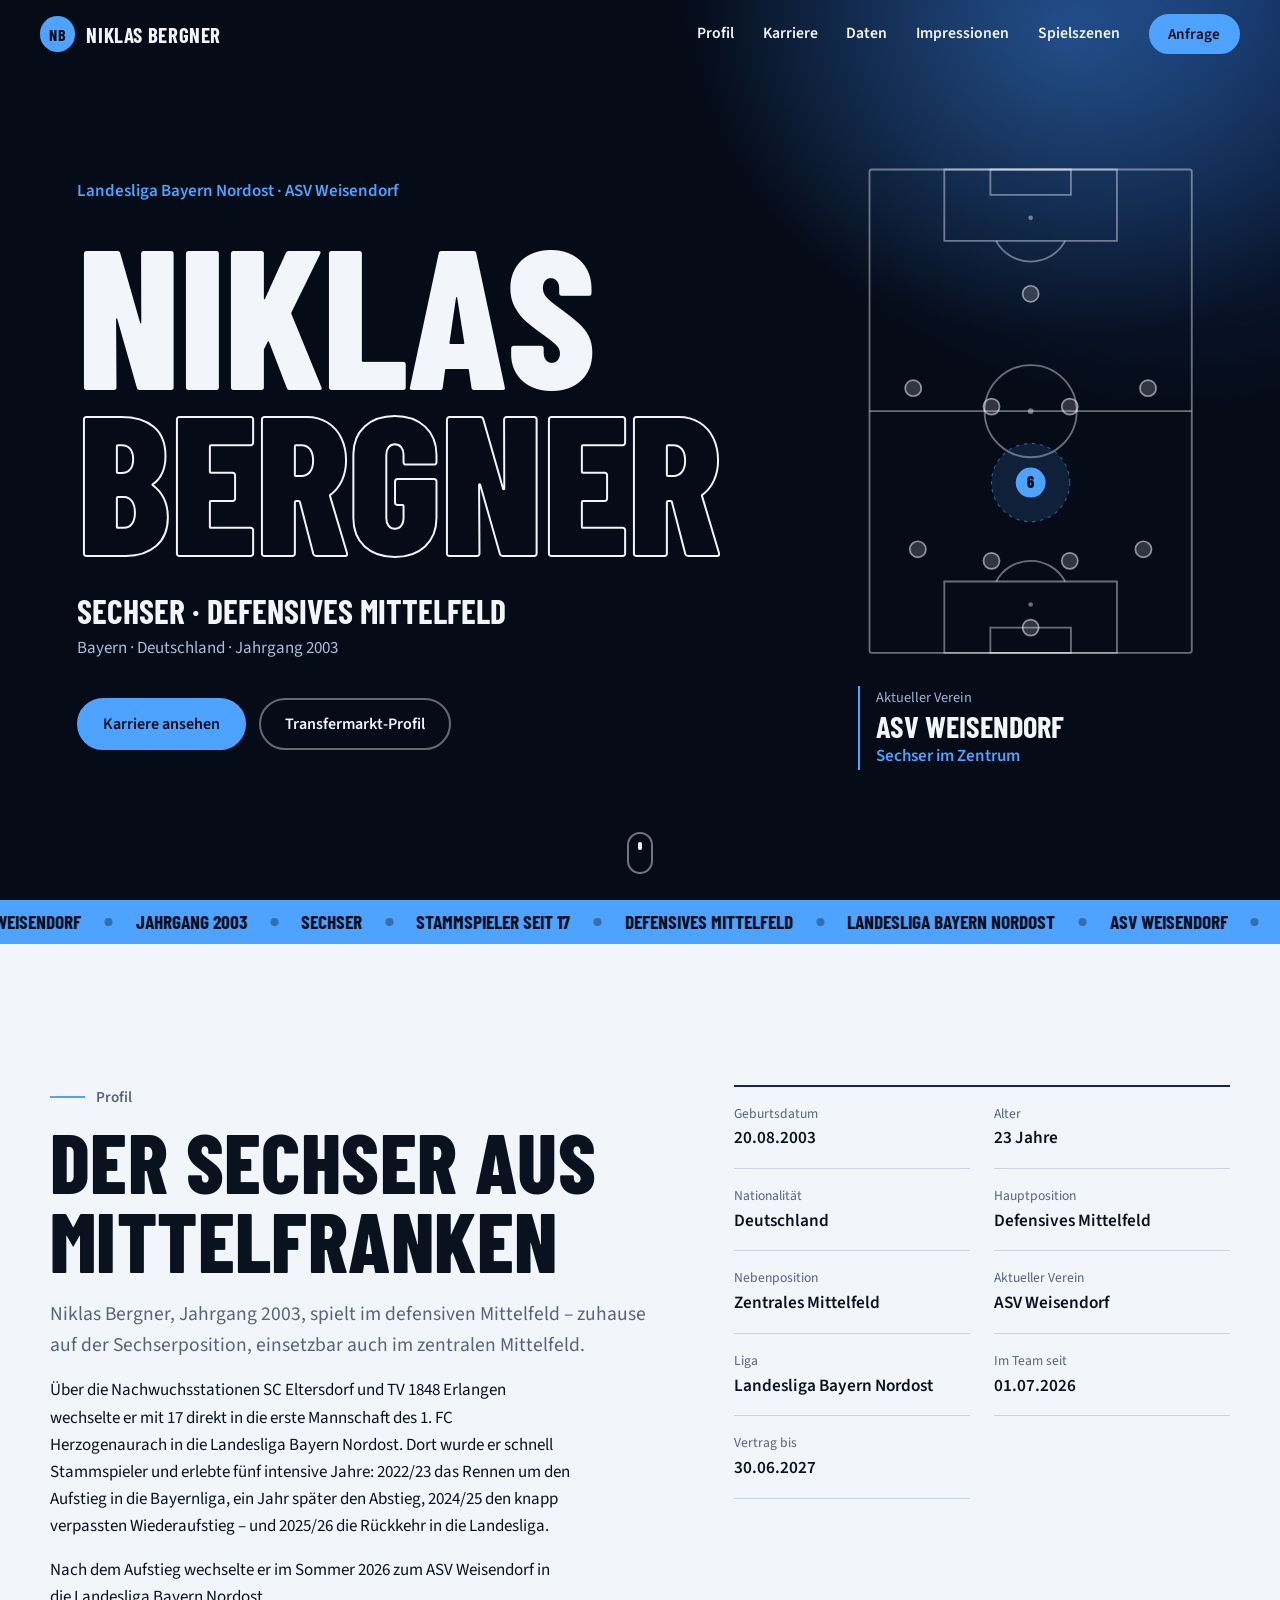
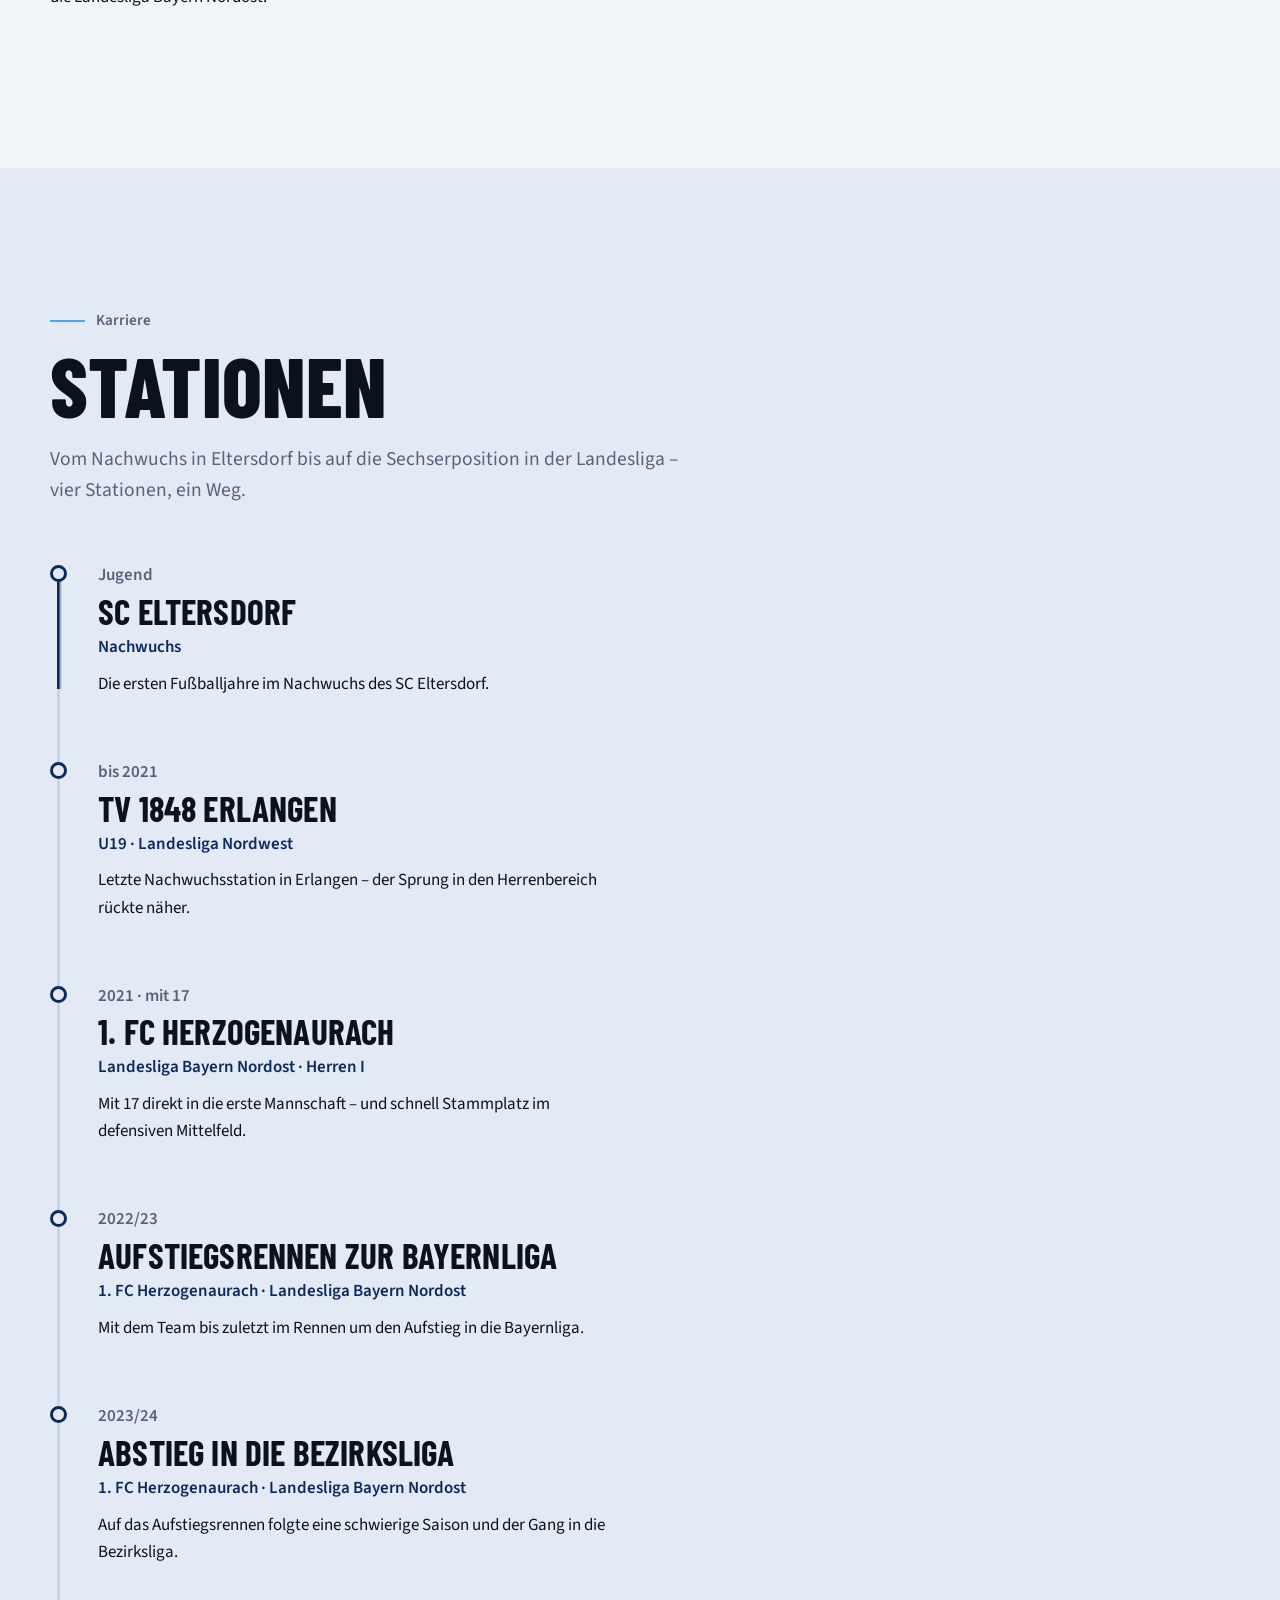
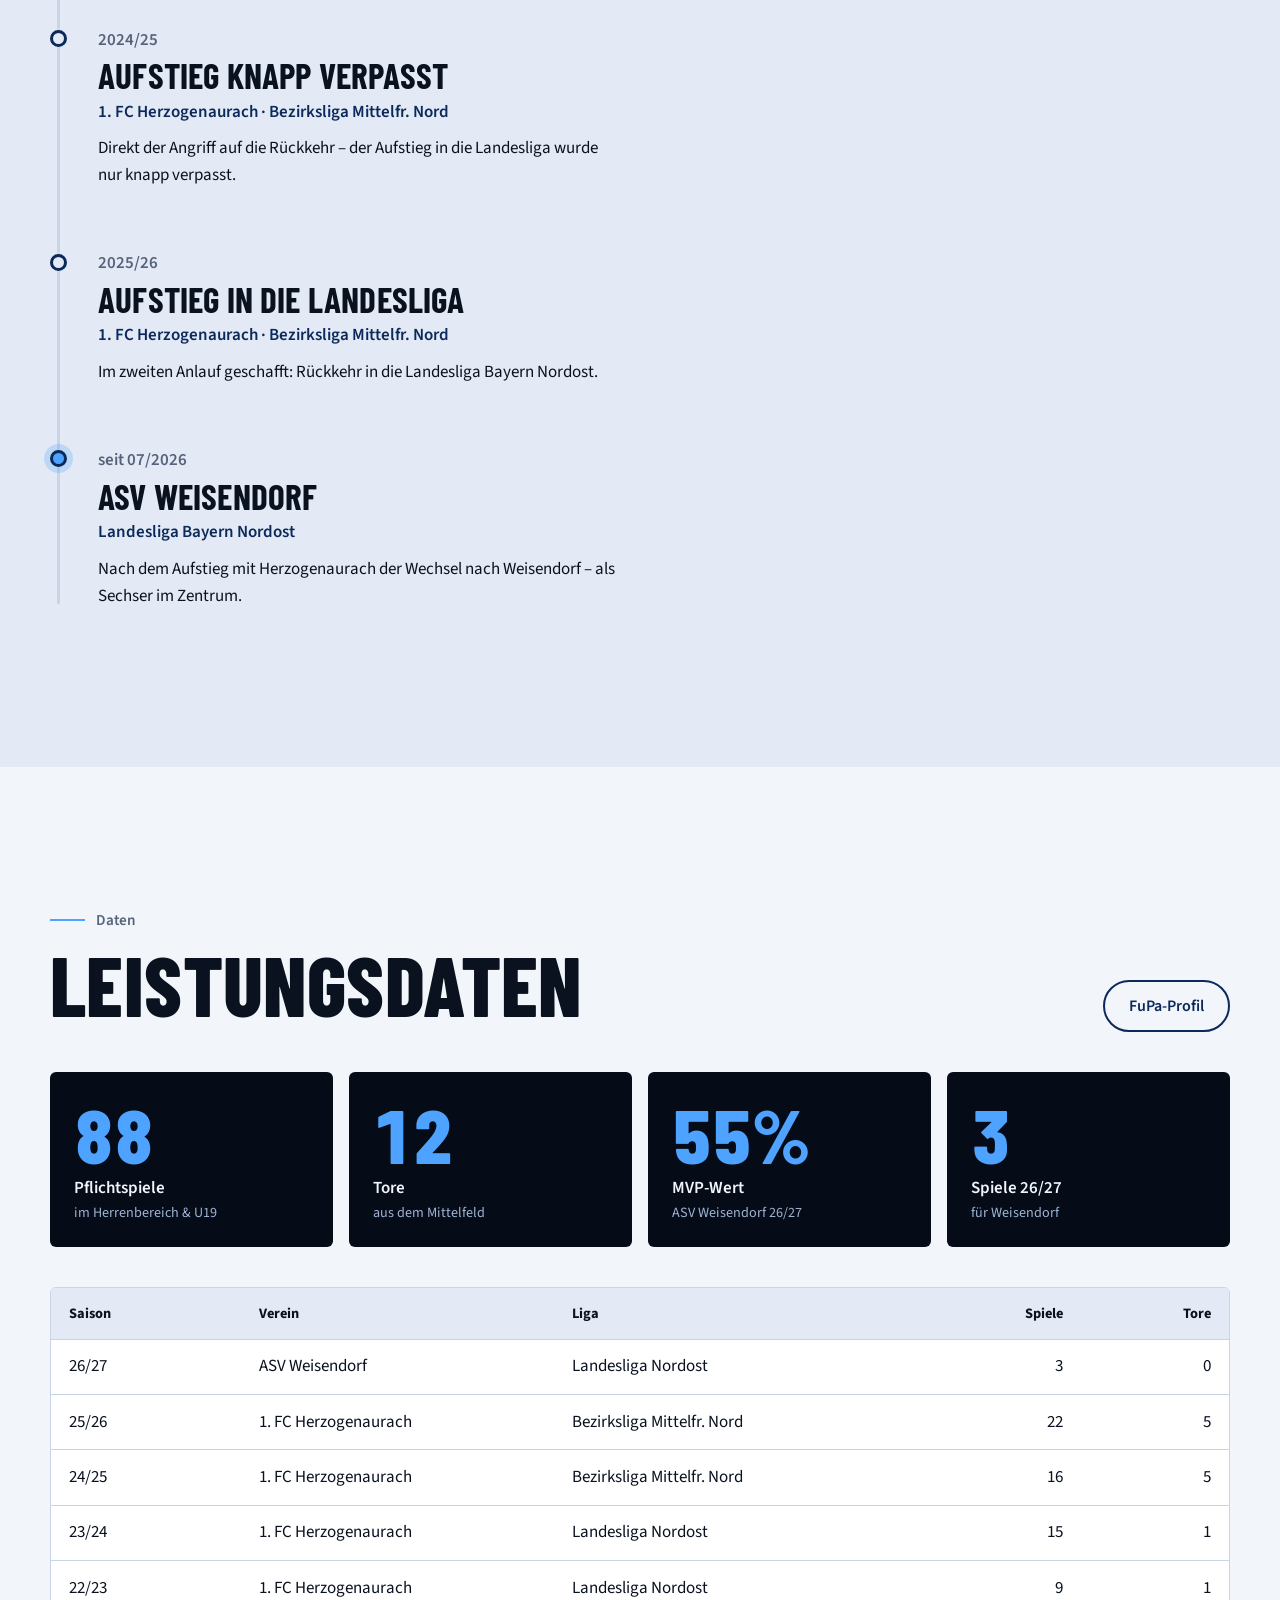
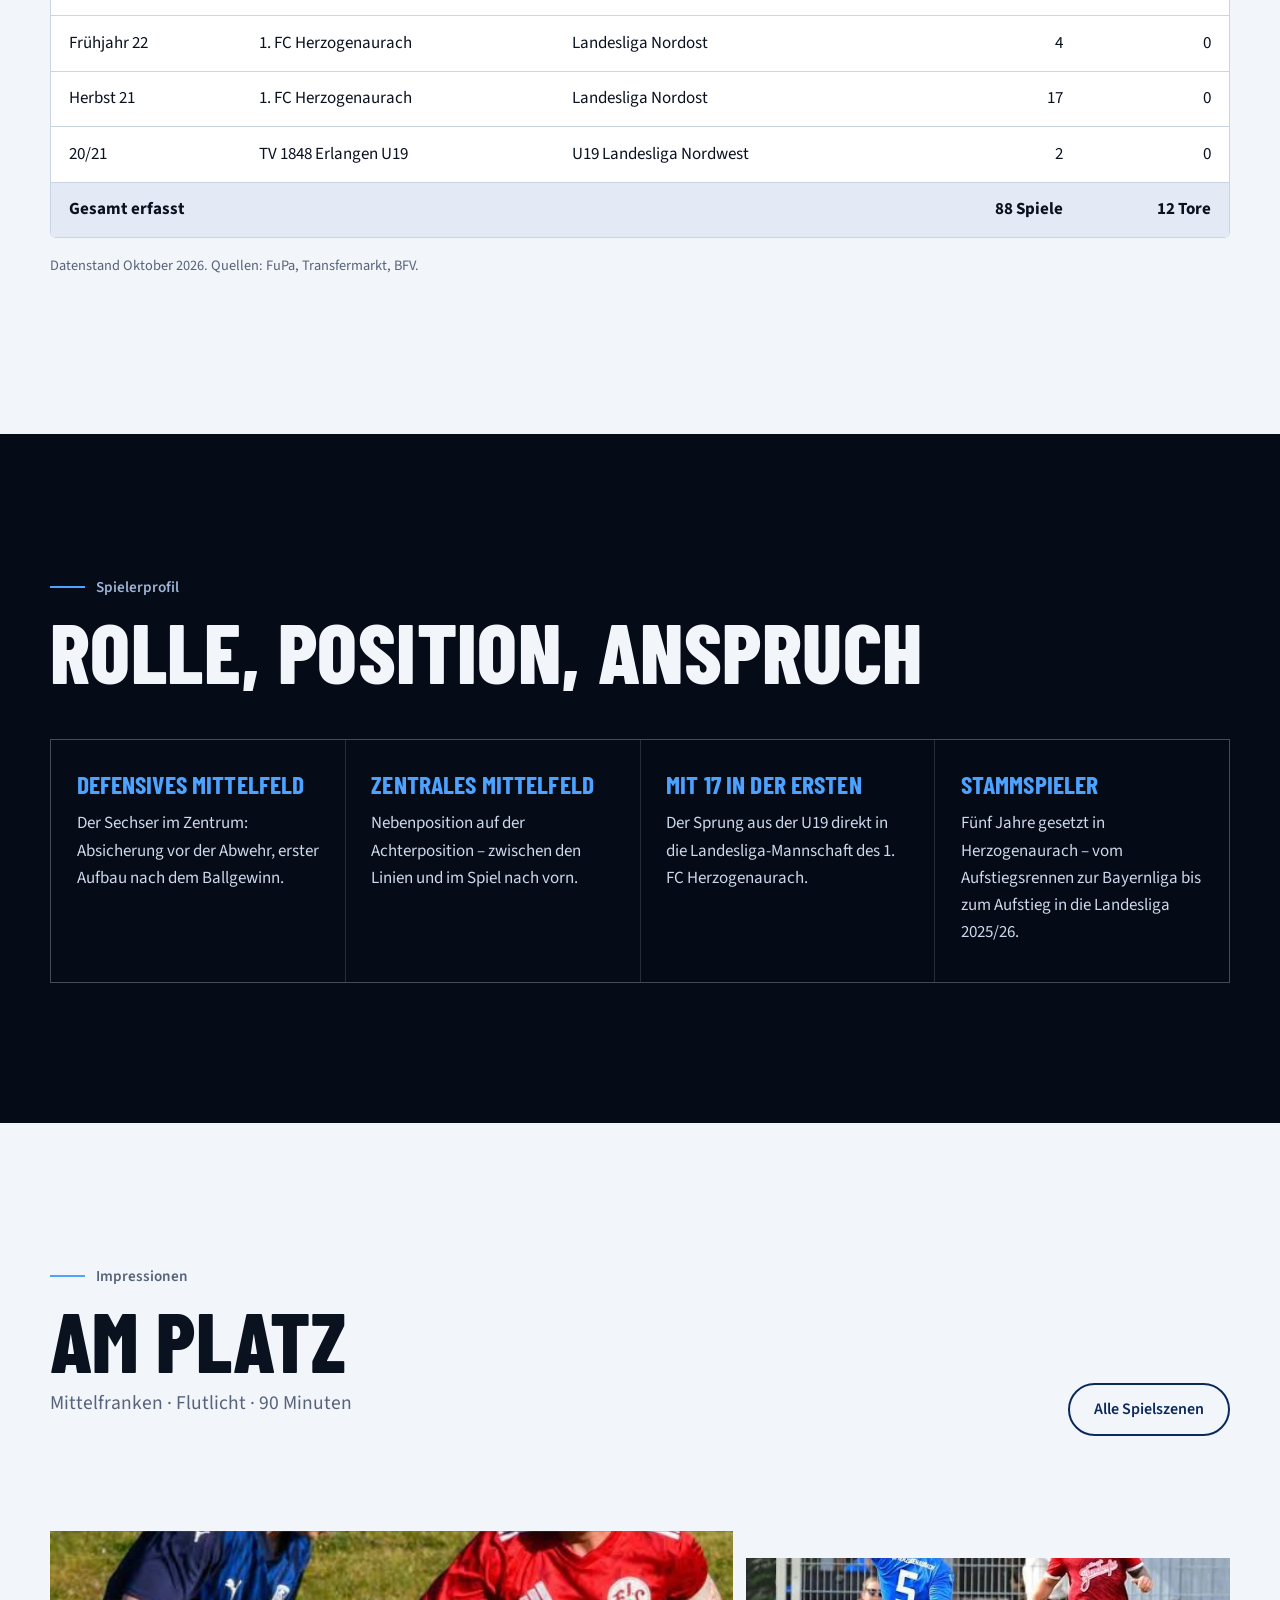
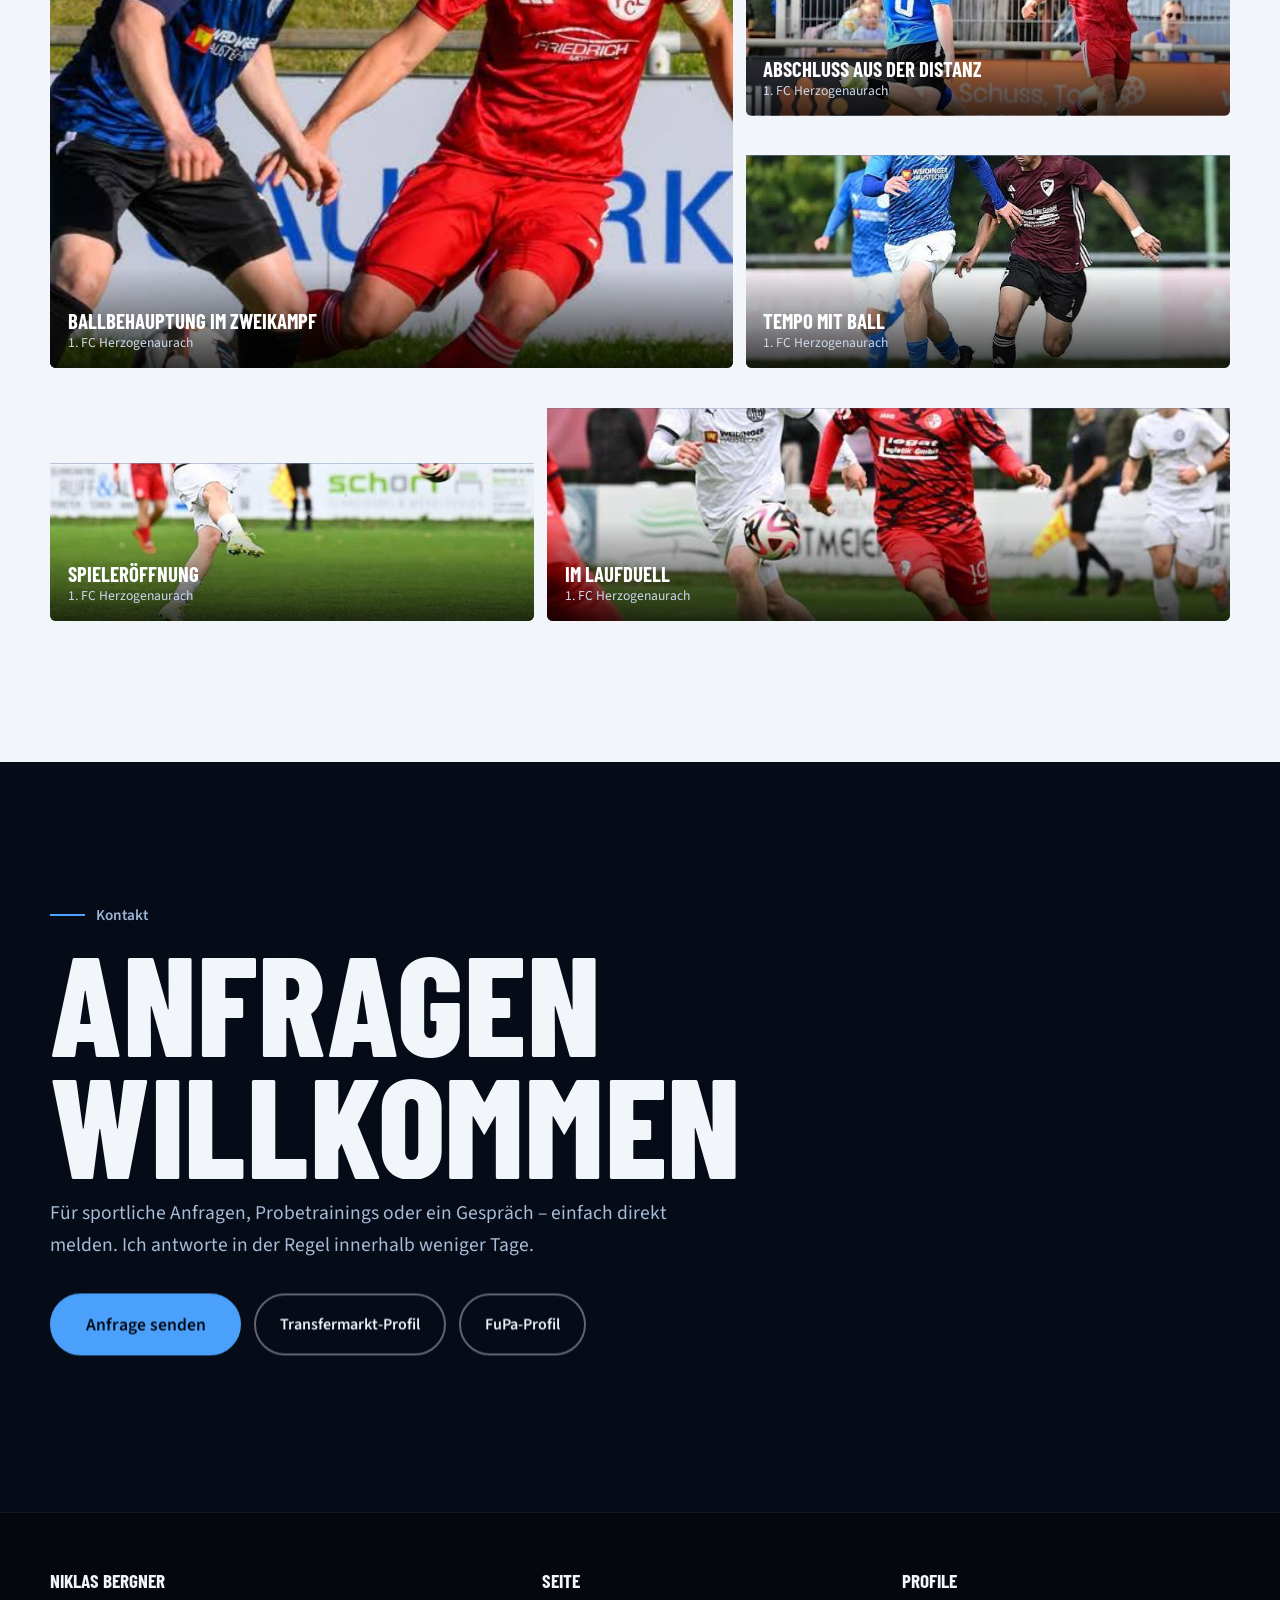
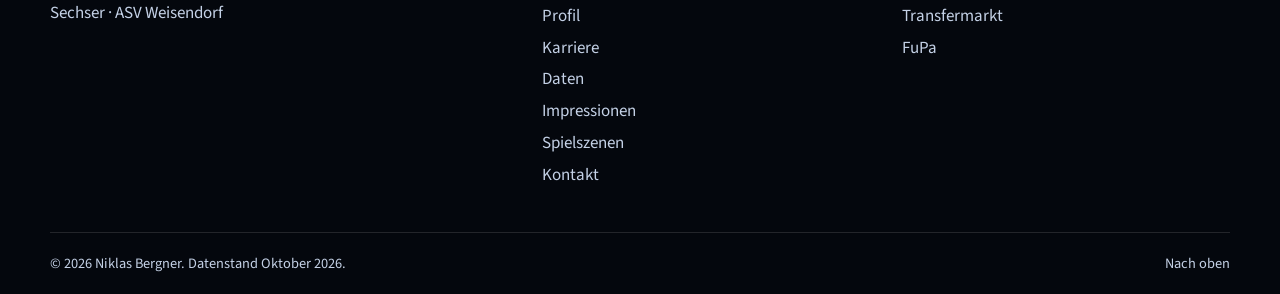
==== commit 5e5849f4: "Immersive Startseite rückgängig gemacht Zurück zur vorherigen Version mit Taktiktafel, Lenis und GSA" ====
--- a/index.html
+++ b/index.html
@@ -4,12 +4,11 @@
   <meta charset="UTF-8">
   <meta name="viewport" content="width=device-width, initial-scale=1">
   <title>Niklas Bergner | Defensives Mittelfeld – ASV Weisendorf</title>
-  <meta name="description" content="Niklas Bergner, Jahrgang 2003: Sechser beim ASV Weisendorf in der Landesliga Bayern Nordost. Karriere, Leistungsdaten, Spielszenen und Kontakt.">
+  <meta name="description" content="Niklas Bergner, Jahrgang 2003: Sechser beim ASV Weisendorf in der Landesliga Bayern Nordost. Karriere, Leistungsdaten und Kontakt.">
   <meta name="theme-color" content="#050b17">
   <link rel="preconnect" href="https://fonts.googleapis.com">
   <link rel="preconnect" href="https://fonts.gstatic.com" crossorigin>
   <link href="https://fonts.googleapis.com/css2?family=Barlow+Condensed:wght@500;600;700;800&family=Source+Sans+3:wght@400;600&display=swap" rel="stylesheet">
-  <link rel="preload" as="image" href="media/hero.jpg">
   <script>
     // Animationen nur vorbereiten, wenn JavaScript läuft. Falls die Skripte nicht laden,
     // wird nach kurzer Zeit alles sichtbar geschaltet.
@@ -23,16 +22,6 @@
 </head>
 <body id="top" class="page-home">
 
-<div class="loader" aria-hidden="true">
-  <div class="loader-panel loader-top"></div>
-  <div class="loader-panel loader-bottom"></div>
-  <div class="loader-content">
-    <span class="loader-name">Niklas Bergner</span>
-    <span class="loader-count">00</span>
-  </div>
-</div>
-<div class="grain" aria-hidden="true"></div>
-
 <header class="site-header">
   <a class="brand" href="index.html#top"><span class="brand-mark">NB</span>Niklas Bergner</a>
   <button class="nav-toggle" aria-label="Menü öffnen" aria-expanded="false" aria-controls="nav">Menü</button>
@@ -48,41 +37,66 @@
 
 <main>
 
-  <!-- HERO: Spielvideo in den Buchstaben, beim Scrollen fliegt man hindurch -->
-  <section class="hero" aria-label="Niklas Bergner">
-    <div class="hero-stage">
-      <video class="hero-video" src="media/hero.mp4" poster="media/hero.jpg" autoplay muted loop playsinline preload="auto" aria-hidden="true"></video>
-      <div class="hero-shade" aria-hidden="true"></div>
-
-      <svg class="hero-mask" aria-hidden="true" viewBox="0 0 1600 900" preserveAspectRatio="xMidYMid slice">
-        <defs>
-          <mask id="hero-cut" maskUnits="userSpaceOnUse">
-            <rect class="mask-bg" x="-50%" y="-50%" width="200%" height="200%" fill="#fff"/>
-            <g class="mask-zoom">
-              <text class="mask-text" x="800" y="470" font-size="400" textLength="1400" text-anchor="middle" dominant-baseline="central" lengthAdjust="spacingAndGlyphs" fill="#000">BERGNER</text>
-            </g>
-          </mask>
-        </defs>
-        <rect class="mask-fill" x="-50%" y="-50%" width="200%" height="200%" mask="url(#hero-cut)"/>
+  <!-- HERO -->
+  <section class="hero">
+    <div class="hero-glow" aria-hidden="true"></div>
+    <div class="hero-inner">
+      <p class="hero-kicker" data-hero>Landesliga Bayern Nordost · ASV Weisendorf</p>
+      <h1 class="hero-name"><span class="hero-line">Niklas</span><span class="hero-line">Bergner</span></h1>
+      <p class="hero-role" data-hero>Sechser · Defensives Mittelfeld</p>
+      <p class="hero-meta" data-hero>Bayern · Deutschland · Jahrgang 2003</p>
+      <div class="hero-actions" data-hero>
+        <a class="btn" href="#karriere">Karriere ansehen</a>
+        <a class="btn btn-ghost" href="https://www.transfermarkt.de/niklas-bergner/profil/spieler/958834" target="_blank" rel="noopener">Transfermarkt-Profil</a>
+      </div>
+    </div>
+
+    <figure class="board" aria-label="Taktiktafel: Niklas Bergner als Sechser im 4-1-4-1">
+      <svg class="board-pitch" viewBox="0 0 300 440" role="img" aria-hidden="true">
+        <g class="pitch-lines" fill="none" stroke="currentColor" stroke-width="1.6">
+          <rect x="10" y="10" width="280" height="420" rx="2"/>
+          <line x1="10" y1="220" x2="290" y2="220"/>
+          <circle cx="150" cy="220" r="40"/>
+          <rect x="75" y="10" width="150" height="62"/>
+          <rect x="115" y="10" width="70" height="22"/>
+          <path d="M120 72 A 34 34 0 0 0 180 72"/>
+          <rect x="75" y="368" width="150" height="62"/>
+          <rect x="115" y="408" width="70" height="22"/>
+          <path d="M120 368 A 34 34 0 0 1 180 368"/>
+        </g>
+        <g class="pitch-spots" fill="currentColor">
+          <circle cx="150" cy="220" r="2.5"/>
+          <circle cx="150" cy="52" r="2"/>
+          <circle cx="150" cy="388" r="2"/>
+        </g>
+        <!-- Aufstellung 4-1-4-1, Spielrichtung nach oben -->
+        <g class="players">
+          <circle class="mate" cx="150" cy="408" r="7"/>
+          <circle class="mate" cx="52" cy="340" r="7"/>
+          <circle class="mate" cx="116" cy="350" r="7"/>
+          <circle class="mate" cx="184" cy="350" r="7"/>
+          <circle class="mate" cx="248" cy="340" r="7"/>
+          <circle class="mate" cx="48" cy="200" r="7"/>
+          <circle class="mate" cx="116" cy="216" r="7"/>
+          <circle class="mate" cx="184" cy="216" r="7"/>
+          <circle class="mate" cx="252" cy="200" r="7"/>
+          <circle class="mate" cx="150" cy="118" r="7"/>
+        </g>
+        <g class="me">
+          <circle class="me-zone" cx="150" cy="282" r="34"/>
+          <circle class="me-pulse" cx="150" cy="282" r="12"/>
+          <circle class="me-dot" cx="150" cy="282" r="12"/>
+          <text class="me-num" x="150" y="287" text-anchor="middle">6</text>
+        </g>
       </svg>
-
-      <div class="hero-top">
-        <p class="hero-kicker">Landesliga Bayern Nordost · ASV Weisendorf</p>
-        <p class="hero-first">Niklas</p>
-      </div>
-
-      <div class="hero-info">
-        <h1 class="hero-title">Niklas Bergner</h1>
-        <p class="hero-role">Sechser · Defensives Mittelfeld</p>
-        <p class="hero-meta">Bayern · Deutschland · Jahrgang 2003</p>
-        <div class="hero-actions">
-          <a class="btn" href="#karriere">Karriere ansehen</a>
-          <a class="btn btn-ghost" href="https://www.transfermarkt.de/niklas-bergner/profil/spieler/958834" target="_blank" rel="noopener">Transfermarkt-Profil</a>
-        </div>
-      </div>
-
-      <a class="scroll-cue" href="#statement" aria-label="Weiter scrollen"><span></span></a>
-    </div>
+      <figcaption class="board-caption">
+        <span>Aktueller Verein</span>
+        <strong>ASV Weisendorf</strong>
+        <em>Sechser im Zentrum</em>
+      </figcaption>
+    </figure>
+
+    <a class="scroll-cue" href="#profil" aria-label="Weiter zum Profil"><span></span></a>
   </section>
 
   <div class="ticker" aria-hidden="true">
@@ -94,15 +108,8 @@
     </div>
   </div>
 
-  <!-- STATEMENT: Wörter hellen sich beim Scrollen auf -->
-  <section id="statement" class="statement">
-    <div class="wrap">
-      <p class="statement-text" data-words>Absicherung vor der Abwehr. Erster Aufbau nach dem Ballgewinn. Mit 17 in die erste Mannschaft – und seitdem Stammspieler im defensiven Mittelfeld.</p>
-    </div>
-  </section>
-
   <!-- PROFIL -->
-  <section id="profil" class="section section-light rise">
+  <section id="profil" class="section">
     <div class="wrap two-col">
       <div>
         <p class="eyebrow">Profil</p>
@@ -125,51 +132,69 @@
     </div>
   </section>
 
-  <!-- KARRIERE: Stationen laufen beim Scrollen seitlich vorbei -->
-  <section id="karriere" class="career">
-    <div class="career-pin">
-      <div class="career-head wrap">
-        <div>
-          <p class="eyebrow">Karriere</p>
-          <h2 data-split>Stationen</h2>
-        </div>
-        <p class="lead">Vom Nachwuchs in Eltersdorf bis auf die Sechserposition in der Landesliga – vier Stationen, ein Weg.</p>
-      </div>
-      <ol class="career-track">
-        <li class="station"><span class="station-when">Jugend</span><h3>SC Eltersdorf</h3><p class="sub">Nachwuchs</p><p>Die ersten Fußballjahre im Nachwuchs des SC Eltersdorf.</p></li>
-        <li class="station"><span class="station-when">bis 2021</span><h3>TV 1848 Erlangen</h3><p class="sub">U19 · Landesliga Nordwest</p><p>Letzte Nachwuchsstation in Erlangen – der Sprung in den Herrenbereich rückte näher.</p></li>
-        <li class="station"><span class="station-when">2021</span><h3>1. FC Herzogenaurach</h3><p class="sub">Landesliga Bayern Nordost · Herren I · mit 17</p><p>Mit 17 direkt in die erste Mannschaft – und schnell Stammplatz im defensiven Mittelfeld.</p></li>
-        <li class="station"><span class="station-when">2022/23</span><h3>Aufstiegsrennen zur Bayernliga</h3><p class="sub">1. FC Herzogenaurach · Landesliga Bayern Nordost</p><p>Mit dem Team bis zuletzt im Rennen um den Aufstieg in die Bayernliga.</p></li>
-        <li class="station"><span class="station-when">2023/24</span><h3>Abstieg in die Bezirksliga</h3><p class="sub">1. FC Herzogenaurach · Landesliga Bayern Nordost</p><p>Auf das Aufstiegsrennen folgte eine schwierige Saison und der Gang in die Bezirksliga.</p></li>
-        <li class="station"><span class="station-when">2024/25</span><h3>Aufstieg knapp verpasst</h3><p class="sub">1. FC Herzogenaurach · Bezirksliga Mittelfr. Nord</p><p>Direkt der Angriff auf die Rückkehr – der Aufstieg in die Landesliga wurde nur knapp verpasst.</p></li>
-        <li class="station"><span class="station-when">2025/26</span><h3>Aufstieg in die Landesliga</h3><p class="sub">1. FC Herzogenaurach · Bezirksliga Mittelfr. Nord</p><p>Im zweiten Anlauf geschafft: Rückkehr in die Landesliga Bayern Nordost.</p></li>
-        <li class="station current"><span class="station-when">seit 07/2026</span><h3>ASV Weisendorf</h3><p class="sub">Landesliga Bayern Nordost</p><p>Nach dem Aufstieg mit Herzogenaurach der Wechsel nach Weisendorf – als Sechser im Zentrum.</p></li>
+  <!-- KARRIERE -->
+  <section id="karriere" class="section section-tint">
+    <div class="wrap">
+      <p class="eyebrow">Karriere</p>
+      <h2 data-split>Stationen</h2>
+      <p class="lead" data-fade>Vom Nachwuchs in Eltersdorf bis auf die Sechserposition in der Landesliga – vier Stationen, ein Weg.</p>
+
+      <ol class="timeline">
+        <li class="timeline-progress" aria-hidden="true"><span></span></li>
+        <li>
+          <span class="when">Jugend</span>
+          <h3>SC Eltersdorf</h3>
+          <p class="sub">Nachwuchs</p>
+          <p>Die ersten Fußballjahre im Nachwuchs des SC Eltersdorf.</p>
+        </li>
+        <li>
+          <span class="when">bis 2021</span>
+          <h3>TV 1848 Erlangen</h3>
+          <p class="sub">U19 · Landesliga Nordwest</p>
+          <p>Letzte Nachwuchsstation in Erlangen – der Sprung in den Herrenbereich rückte näher.</p>
+        </li>
+        <li>
+          <span class="when">2021 · mit 17</span>
+          <h3>1. FC Herzogenaurach</h3>
+          <p class="sub">Landesliga Bayern Nordost · Herren I</p>
+          <p>Mit 17 direkt in die erste Mannschaft – und schnell Stammplatz im defensiven Mittelfeld.</p>
+        </li>
+        <li>
+          <span class="when">2022/23</span>
+          <h3>Aufstiegsrennen zur Bayernliga</h3>
+          <p class="sub">1. FC Herzogenaurach · Landesliga Bayern Nordost</p>
+          <p>Mit dem Team bis zuletzt im Rennen um den Aufstieg in die Bayernliga.</p>
+        </li>
+        <li>
+          <span class="when">2023/24</span>
+          <h3>Abstieg in die Bezirksliga</h3>
+          <p class="sub">1. FC Herzogenaurach · Landesliga Bayern Nordost</p>
+          <p>Auf das Aufstiegsrennen folgte eine schwierige Saison und der Gang in die Bezirksliga.</p>
+        </li>
+        <li>
+          <span class="when">2024/25</span>
+          <h3>Aufstieg knapp verpasst</h3>
+          <p class="sub">1. FC Herzogenaurach · Bezirksliga Mittelfr. Nord</p>
+          <p>Direkt der Angriff auf die Rückkehr – der Aufstieg in die Landesliga wurde nur knapp verpasst.</p>
+        </li>
+        <li>
+          <span class="when">2025/26</span>
+          <h3>Aufstieg in die Landesliga</h3>
+          <p class="sub">1. FC Herzogenaurach · Bezirksliga Mittelfr. Nord</p>
+          <p>Im zweiten Anlauf geschafft: Rückkehr in die Landesliga Bayern Nordost.</p>
+        </li>
+        <li class="current">
+          <span class="when">seit 07/2026</span>
+          <h3>ASV Weisendorf</h3>
+          <p class="sub">Landesliga Bayern Nordost</p>
+          <p>Nach dem Aufstieg mit Herzogenaurach der Wechsel nach Weisendorf – als Sechser im Zentrum.</p>
+        </li>
       </ol>
-      <div class="career-bar" aria-hidden="true"><span></span></div>
-    </div>
-  </section>
-
-  <!-- ROLLE: große Wortliste läuft beim Scrollen durch -->
-  <section class="roles" aria-labelledby="roles-title">
-    <div class="roles-pin wrap">
-      <div class="roles-head">
-        <p class="eyebrow">Spielerprofil</p>
-        <h2 id="roles-title" class="roles-title">Rolle, Position, Anspruch</h2>
-      </div>
-      <div class="roles-window">
-        <ul class="roles-list">
-          <li><span class="role-word">Sechser</span><p>Defensives Mittelfeld: Absicherung vor der Abwehr, erster Aufbau nach dem Ballgewinn.</p></li>
-          <li><span class="role-word">Achter</span><p>Zentrales Mittelfeld als Nebenposition – zwischen den Linien und im Spiel nach vorn.</p></li>
-          <li><span class="role-word">Mit 17</span><p>Der Sprung aus der U19 direkt in die Landesliga-Mannschaft des 1. FC Herzogenaurach.</p></li>
-          <li><span class="role-word">Stammspieler</span><p>Fünf Jahre gesetzt in Herzogenaurach – vom Aufstiegsrennen zur Bayernliga bis zum Aufstieg in die Landesliga 2025/26.</p></li>
-        </ul>
-      </div>
-      <div class="roles-desc" aria-hidden="true"></div>
     </div>
   </section>
 
   <!-- DATEN -->
-  <section id="daten" class="section section-light rise">
+  <section id="daten" class="section">
     <div class="wrap">
       <div class="section-head">
         <div>
@@ -210,24 +235,34 @@
     </div>
   </section>
 
-  <!-- SPIELSZENEN: Videofenster wächst zum Vollbild -->
-  <section class="reel" aria-labelledby="reel-title">
-    <div class="reel-pin">
-      <div class="reel-frame">
-        <video class="reel-video" src="media/dusk.mp4" poster="media/dusk.jpg" muted loop playsinline preload="metadata" aria-hidden="true"></video>
-        <div class="reel-shade" aria-hidden="true"></div>
-      </div>
-      <div class="reel-copy">
-        <p class="eyebrow">Spielszenen</p>
-        <h2 id="reel-title" class="reel-title">90 Szenen aus 19 Spielen</h2>
-        <p class="reel-text">Ballgewinne, Spieleröffnungen, Tore – sortiert nach Gegner, Liga und Datum.</p>
-        <a class="btn btn-large" href="spielszenen.html">Spielszenen ansehen</a>
+  <!-- SPIELERPROFIL -->
+  <section class="section section-dark">
+    <div class="wrap">
+      <p class="eyebrow">Spielerprofil</p>
+      <h2 data-split>Rolle, Position, Anspruch</h2>
+      <div class="cards" data-stagger>
+        <article>
+          <h3>Defensives Mittelfeld</h3>
+          <p>Der Sechser im Zentrum: Absicherung vor der Abwehr, erster Aufbau nach dem Ballgewinn.</p>
+        </article>
+        <article>
+          <h3>Zentrales Mittelfeld</h3>
+          <p>Nebenposition auf der Achterposition – zwischen den Linien und im Spiel nach vorn.</p>
+        </article>
+        <article>
+          <h3>Mit 17 in der Ersten</h3>
+          <p>Der Sprung aus der U19 direkt in die Landesliga-Mannschaft des 1. FC Herzogenaurach.</p>
+        </article>
+        <article>
+          <h3>Stammspieler</h3>
+          <p>Fünf Jahre gesetzt in Herzogenaurach – vom Aufstiegsrennen zur Bayernliga bis zum Aufstieg in die Landesliga 2025/26.</p>
+        </article>
       </div>
     </div>
   </section>
 
   <!-- GALERIE -->
-  <section id="galerie" class="section section-light rise">
+  <section id="galerie" class="section">
     <div class="wrap">
       <div class="section-head">
         <div>
@@ -248,10 +283,8 @@
   </section>
 
   <!-- KONTAKT -->
-  <section id="kontakt" class="contact">
-    <video class="contact-video" src="media/pitch.mp4" poster="media/pitch.jpg" muted loop playsinline preload="none" aria-hidden="true"></video>
-    <div class="contact-shade" aria-hidden="true"></div>
-    <div class="wrap contact-inner">
+  <section id="kontakt" class="section section-contact">
+    <div class="wrap">
       <p class="eyebrow">Kontakt</p>
       <h2 class="contact-title" data-split>Anfragen willkommen</h2>
       <p class="lead" data-fade>Für sportliche Anfragen, Probetrainings oder ein Gespräch – einfach direkt melden. Ich antworte in der Regel innerhalb weniger Tage.</p>
@@ -285,7 +318,6 @@
       <a href="https://www.fupa.net/player/niklas-bergner-1920566" target="_blank" rel="noopener">FuPa</a>
     </div>
   </div>
-  <p class="footer-mark" aria-hidden="true">Bergner</p>
   <div class="wrap footer-bottom">
     <span>© 2026 Niklas Bergner. Datenstand Oktober 2026.</span>
     <a href="#top">Nach oben</a>
--- a/css/style.css
+++ b/css/style.css
@@ -1,42 +1,46 @@
 :root {
   --night: #050b17;
-  --night-2: #0a1426;
   --pitch-deep: #04070d;
   --pitch: #0b2a5b;
   --royal: #1d4fa8;
   --flood: #4da3ff;
+  --flood-soft: #8cc2ff;
   --chalk: #f2f5fa;
   --turf: #e3eaf5;
   --ink: #0a1220;
   --muted: #56637a;
-  --mist: #9db4d6;
   --line: #c9d4e6;
   --radius: 6px;
   --ease: cubic-bezier(.2,.7,.2,1);
   --head: "Barlow Condensed", "Roboto Condensed", "Arial Narrow", "DejaVu Sans Condensed", sans-serif;
   --body: "Source Sans 3", system-ui, -apple-system, "Segoe UI", sans-serif;
   --header-h: 68px;
-  --gutter: max(1.25rem, calc((100vw - 1180px) / 2));
 }
 
 *, *::before, *::after { box-sizing: border-box; }
 html { scroll-behavior: smooth; scroll-padding-top: var(--header-h); }
+/* Lenis übernimmt das weiche Scrollen selbst */
 html.lenis, html.lenis body { height: auto; scroll-behavior: auto; }
 .lenis.lenis-stopped { overflow: clip; }
 .lenis [data-lenis-prevent] { overscroll-behavior: contain; }
 .lenis.lenis-smooth iframe { pointer-events: none; }
 
 body {
-  margin: 0; font-family: var(--body); font-size: 1.0625rem; line-height: 1.6;
-  color: var(--ink); background: var(--night); -webkit-font-smoothing: antialiased;
-}
-img, video { max-width: 100%; display: block; }
+  margin: 0;
+  font-family: var(--body);
+  font-size: 1.0625rem;
+  line-height: 1.6;
+  color: var(--ink);
+  background: var(--chalk);
+  -webkit-font-smoothing: antialiased;
+}
+img { max-width: 100%; display: block; }
 a { color: inherit; }
 :focus-visible { outline: 3px solid var(--flood); outline-offset: 3px; }
 ::selection { background: var(--flood); color: var(--night); }
 
 h1, h2, h3 { font-family: var(--head); line-height: .95; margin: 0; text-transform: uppercase; letter-spacing: .005em; }
-h2 { font-size: clamp(2.1rem, 9.5vw, 5.4rem); font-weight: 800; margin-bottom: 1.2rem; }
+h2 { font-size: clamp(2.1rem, 9.5vw, 5.2rem); font-weight: 800; margin-bottom: 1.2rem; }
 h3 { font-size: 1.6rem; font-weight: 700; }
 p { margin: 0 0 1rem; max-width: 65ch; }
 .lead { font-size: 1.22rem; color: var(--muted); }
@@ -46,8 +50,9 @@
 
 .wrap { width: min(1180px, 100% - 2.5rem); margin-inline: auto; }
 .section { padding: clamp(4.5rem, 11vw, 9rem) 0; position: relative; }
-.section-light { background: var(--chalk); }
-.rise { border-radius: 28px 28px 0 0; margin-top: -28px; z-index: 2; }
+.section-tint { background: var(--turf); }
+.section-dark { background: var(--night); color: var(--chalk); }
+.section-dark .eyebrow { color: #9db4d6; }
 .two-col { display: grid; gap: clamp(2.5rem, 6vw, 5rem); grid-template-columns: 1.1fr .9fr; align-items: start; }
 .section-head { display: flex; justify-content: space-between; align-items: end; gap: 1.5rem; flex-wrap: wrap; margin-bottom: 2.5rem; }
 .section-head h2 { margin-bottom: .5rem; }
@@ -57,9 +62,9 @@
   display: inline-flex; align-items: center; justify-content: center; cursor: pointer; position: relative; overflow: hidden; isolation: isolate;
   border: 2px solid var(--flood); background: var(--flood); color: var(--night); font: 600 1rem var(--body);
   padding: .82rem 1.5rem; border-radius: 999px; text-decoration: none;
-  transition: color .3s var(--ease), border-color .3s var(--ease);
-}
-.btn::before {
+  transition: color .3s var(--ease), border-color .3s var(--ease), background .3s var(--ease);
+}
+.btn::before { /* Füllung, die beim Hover von unten aufsteigt */
   content: ""; position: absolute; inset: 0; z-index: -1; background: var(--chalk);
   transform: translateY(101%); transition: transform .45s var(--ease); border-radius: inherit;
 }
@@ -68,42 +73,24 @@
 .btn-small { padding: .45rem 1.1rem; font-size: .95rem; }
 .btn-large { padding: 1.05rem 2.1rem; font-size: 1.1rem; }
 .btn-ghost { background: transparent; color: var(--chalk); border-color: rgba(242,245,250,.4); }
+.btn-ghost::before { background: var(--chalk); }
+.btn-ghost:hover { color: var(--night); border-color: var(--chalk); }
 .btn-ghost-dark { background: transparent; color: var(--pitch); border-color: var(--pitch); }
 .btn-ghost-dark::before { background: var(--pitch); }
 .btn-ghost-dark:hover { color: var(--chalk); border-color: var(--pitch); }
 .link-row { display: flex; gap: .8rem; flex-wrap: wrap; margin-top: 2rem; max-width: none; }
 
-/* Ladebildschirm */
-.loader { display: none; }
-.motion .loader { display: block; position: fixed; inset: 0; z-index: 200; pointer-events: none; }
-.loader-panel { position: absolute; left: 0; right: 0; height: 50.5%; background: var(--night); }
-.loader-top { top: 0; }
-.loader-bottom { bottom: 0; }
-.loader-content { position: absolute; inset: auto var(--gutter) 2.5rem; display: flex; justify-content: space-between; align-items: end; color: var(--chalk); }
-.loader-name { font: 700 1.2rem var(--head); text-transform: uppercase; letter-spacing: .08em; color: var(--mist); }
-.loader-count { font: 800 clamp(5rem, 18vw, 14rem) var(--head); line-height: .8; font-variant-numeric: tabular-nums; }
-
-/* Filmkorn über der ganzen Seite */
-.grain {
-  position: fixed; inset: -50%; z-index: 150; pointer-events: none; opacity: .07;
-  background-image: url("data:image/svg+xml,%3Csvg xmlns='http://www.w3.org/2000/svg' width='220' height='220'%3E%3Cfilter id='n'%3E%3CfeTurbulence type='fractalNoise' baseFrequency='.85' numOctaves='2' stitchTiles='stitch'/%3E%3C/filter%3E%3Crect width='100%25' height='100%25' filter='url(%23n)'/%3E%3C/svg%3E");
-  animation: grain 1s steps(6) infinite;
-}
-@keyframes grain {
-  0% { transform: translate(0, 0); } 20% { transform: translate(-4%, 3%); } 40% { transform: translate(3%, -5%); }
-  60% { transform: translate(-6%, -2%); } 80% { transform: translate(5%, 4%); } 100% { transform: translate(0, 0); }
-}
-
 /* Header */
 .site-header {
-  position: sticky; top: 0; z-index: 60; height: var(--header-h);
+  position: sticky; top: 0; z-index: 50; height: var(--header-h);
   display: flex; align-items: center; justify-content: space-between;
   padding: 0 clamp(1rem, 4vw, 2.5rem); background: var(--night); color: var(--chalk);
   transition: background .4s var(--ease), transform .45s var(--ease), box-shadow .4s;
 }
+/* Startseite: Header liegt transparent über dem Hero */
 .page-home .site-header { position: fixed; inset: 0 0 auto 0; background: transparent; }
 .page-home .site-header.is-solid {
-  background: rgba(5,11,23,.8); -webkit-backdrop-filter: blur(14px); backdrop-filter: blur(14px);
+  background: rgba(5,11,23,.82); -webkit-backdrop-filter: blur(14px); backdrop-filter: blur(14px);
   box-shadow: 0 1px 0 rgba(255,255,255,.08);
 }
 .site-header.is-hidden { transform: translateY(-100%); }
@@ -118,106 +105,95 @@
 .nav a:not(.btn):hover::after, .nav a[aria-current="page"]::after { transform: scaleX(1); transform-origin: left; }
 .nav-toggle { display: none; background: none; border: 1px solid rgba(255,255,255,.4); color: inherit; padding: .4rem .9rem; border-radius: 999px; font: 600 .95rem var(--body); cursor: pointer; }
 
-/* ---------- Hero: Video in den Buchstaben ---------- */
-.hero { position: relative; background: var(--night); color: var(--chalk); }
-.hero-stage { position: relative; height: 100svh; min-height: 560px; overflow: hidden; }
-.hero-video { position: absolute; inset: 0; width: 100%; height: 100%; object-fit: cover; transform: scale(1.2); }
-.hero-shade { position: absolute; inset: 0; background: linear-gradient(180deg, rgba(5,11,23,.35) 0%, rgba(5,11,23,0) 35%, rgba(5,11,23,.15) 60%, rgba(5,11,23,.85) 100%); }
-.hero-mask { position: absolute; inset: 0; width: 100%; height: 100%; }
-.mask-fill { fill: var(--night); fill-opacity: .94; }
-.mask-text { font-family: var(--head); font-weight: 800; }
-.hero-top { position: absolute; top: calc(var(--header-h) + 2.2rem); left: var(--gutter); right: var(--gutter); }
-.hero-kicker { color: var(--flood); font-weight: 600; margin-bottom: .4rem; }
-.hero-first { font: 800 clamp(2.4rem, 7vw, 6rem) var(--head); text-transform: uppercase; line-height: .9; margin: 0; }
-.hero-info { position: absolute; left: var(--gutter); right: var(--gutter); bottom: clamp(2rem, 7vh, 4.5rem); }
-.hero-title { font-size: clamp(2.6rem, 7vw, 6rem); font-weight: 800; margin-bottom: .6rem; }
-.hero-role { font: 700 clamp(1.3rem, 2.6vw, 2rem) var(--head); text-transform: uppercase; margin-bottom: .2rem; }
-.hero-meta { color: #c4d1e6; margin-bottom: 1.6rem; }
+/* Hero */
+.hero {
+  position: relative; overflow: hidden; min-height: 100svh;
+  background: var(--night); color: var(--chalk);
+  display: grid; grid-template-columns: 1.35fr .65fr; gap: clamp(2rem, 5vw, 4rem); align-items: center;
+  padding: calc(var(--header-h) + 3rem) clamp(1.25rem, 6vw, 5.5rem) 5.5rem;
+}
+.hero-glow { /* Flutlicht von oben rechts */
+  position: absolute; inset: -20% -10% auto auto; width: 90vw; height: 120%; pointer-events: none;
+  background:
+    radial-gradient(45% 40% at 70% 20%, rgba(77,163,255,.32), transparent 70%),
+    radial-gradient(60% 60% at 80% 10%, rgba(29,79,168,.55), transparent 75%);
+}
+.hero-inner { position: relative; z-index: 1; }
+.hero-kicker { color: var(--flood); font-weight: 600; margin-bottom: 1.4rem; }
+.hero-name { font-size: clamp(3.4rem, 15.5vw, 13.5rem); font-weight: 800; line-height: .84; margin-bottom: 1.8rem; letter-spacing: -.01em; }
+.hero-line { display: block; white-space: nowrap; }
+.hero-line:last-child { color: transparent; -webkit-text-stroke: 2px var(--chalk); }
+.hero-role { font: 700 clamp(1.4rem, 3vw, 2.1rem) var(--head); text-transform: uppercase; margin-bottom: .3rem; }
+.hero-meta { color: #aabfdc; margin-bottom: 2.2rem; }
 .hero-actions { display: flex; gap: .8rem; flex-wrap: wrap; }
-.scroll-cue { position: absolute; right: var(--gutter); bottom: 2rem; width: 26px; height: 42px; border: 2px solid rgba(242,245,250,.5); border-radius: 999px; }
+
+/* Taktiktafel */
+.board { position: relative; z-index: 1; margin: 0; justify-self: end; width: min(100%, 360px); color: rgba(242,245,250,.42); }
+.board-pitch { width: 100%; height: auto; display: block; overflow: visible; }
+.players .mate { fill: rgba(242,245,250,.18); stroke: rgba(242,245,250,.55); stroke-width: 1.5; }
+.me-zone { fill: rgba(77,163,255,.14); stroke: rgba(77,163,255,.5); stroke-width: 1; stroke-dasharray: 3 4; }
+.me-dot { fill: var(--flood); }
+.me-pulse { fill: none; stroke: var(--flood); stroke-width: 2; transform-box: fill-box; transform-origin: center; animation: pulse 2.4s var(--ease) infinite; }
+.me-num { font: 800 14px var(--head); fill: var(--night); }
+@keyframes pulse { from { transform: scale(1); opacity: .9; } to { transform: scale(3.2); opacity: 0; } }
+.board-caption { margin-top: 1.4rem; display: grid; gap: .1rem; padding-left: 1rem; border-left: 2px solid var(--flood); color: var(--chalk); }
+.board-caption span { color: #9db4d6; font-size: .9rem; }
+.board-caption strong { font: 700 1.9rem var(--head); text-transform: uppercase; line-height: 1; }
+.board-caption em { color: var(--flood); font-style: normal; font-weight: 600; }
+
+.scroll-cue {
+  position: absolute; left: 50%; bottom: 1.6rem; width: 26px; height: 42px; margin-left: -13px;
+  border: 2px solid rgba(242,245,250,.45); border-radius: 999px; z-index: 1;
+}
 .scroll-cue span { position: absolute; left: 50%; top: 8px; width: 4px; height: 8px; margin-left: -2px; border-radius: 2px; background: var(--chalk); animation: cue 1.8s var(--ease) infinite; }
 @keyframes cue { 0% { transform: translateY(0); opacity: 1; } 70% { transform: translateY(14px); opacity: 0; } 100% { opacity: 0; } }
-/* Ohne Animation: Titel ausblenden, der Name steht im Video */
-.hero-title { position: absolute; width: 1px; height: 1px; overflow: hidden; clip: rect(0 0 0 0); }
-.motion .hero-info, .motion .hero-top, .motion .site-header { visibility: hidden; }
-.motion .hero-title { position: static; width: auto; height: auto; overflow: visible; clip: auto; }
 
 /* Laufband */
-.ticker { background: var(--flood); color: var(--night); overflow: hidden; white-space: nowrap; position: relative; z-index: 3; }
+.ticker { background: var(--flood); color: var(--night); overflow: hidden; white-space: nowrap; position: relative; z-index: 2; }
 .ticker-track { display: inline-flex; will-change: transform; animation: ticker 28s linear infinite; }
-.motion .ticker-track { animation: none; }
+.motion .ticker-track { animation: none; } /* mit JavaScript steuert GSAP das Band, abhängig vom Scrolltempo */
 .ticker span { font: 700 1.2rem var(--head); text-transform: uppercase; padding: .65rem 1.7rem; position: relative; }
 .ticker span::after { content: ""; position: absolute; right: -4px; top: 50%; width: 8px; height: 8px; margin-top: -4px; border-radius: 50%; background: var(--night); opacity: .35; }
 @keyframes ticker { to { transform: translateX(-25%); } }
 
-/* ---------- Statement ---------- */
-.statement { background: var(--night); color: var(--chalk); padding: clamp(7rem, 20vh, 12rem) 0 calc(clamp(7rem, 20vh, 12rem) + 28px); }
-.statement-text { font: 700 clamp(2.1rem, 5.6vw, 5.2rem) var(--head); line-height: 1.02; max-width: 22ch; margin: 0; text-transform: uppercase; }
-.statement-text .w { display: inline-block; }
-
-/* ---------- Profil ---------- */
+/* Fakten */
 .facts { margin: 0; display: grid; grid-template-columns: 1fr 1fr; gap: 0 1.5rem; border-top: 2px solid var(--pitch); }
 .facts div { padding: 1rem 0; border-bottom: 1px solid var(--line); }
 .facts dt { font-size: .85rem; color: var(--muted); }
 .facts dd { margin: 0; font-weight: 600; font-size: 1.08rem; }
 
-/* ---------- Karriere ---------- */
-.career { background: var(--turf); position: relative; z-index: 2; padding: clamp(4.5rem, 10vw, 8rem) 0; }
-.career-head { display: flex; justify-content: space-between; align-items: end; gap: 1.5rem 3rem; flex-wrap: wrap; margin-bottom: 2.5rem; }
-.career-head h2 { margin-bottom: 0; }
-.career-head .lead { max-width: 38ch; margin: 0; }
-.career-track { list-style: none; margin: 0 auto; padding: 0; width: min(1180px, 100% - 2.5rem); display: grid; grid-template-columns: repeat(auto-fill, minmax(260px, 1fr)); gap: 1rem; }
-.station { overflow: hidden; background: #fff; border-radius: 14px; padding: 1.6rem 1.5rem 1.8rem; border: 1px solid var(--line); position: relative; }
-.station-when { display: block; font: 800 clamp(2.6rem, 5vw, 4.2rem) var(--head); line-height: .9; color: transparent; -webkit-text-stroke: 1.5px var(--pitch); margin-bottom: 1.2rem; white-space: nowrap; }
-.station h3 { font-size: clamp(1.6rem, 2.6vw, 2.1rem); margin-bottom: .2rem; hyphens: auto; -webkit-hyphens: auto; overflow-wrap: break-word; }
-.station .sub { color: var(--pitch); font-weight: 600; margin: .3rem 0 .7rem; }
-.station p:last-child { margin: 0; color: #2b3a52; }
-.station.current { background: var(--night); color: var(--chalk); border-color: var(--night); }
-.station.current .station-when { -webkit-text-stroke-color: var(--flood); }
-.station.current .sub { color: var(--flood); }
-.station.current p:last-child { color: #cdd9ec; }
-.career-bar { display: none; }
-/* Seitlicher Lauf (wird per JavaScript aktiviert) */
-.career.is-horizontal { padding: 0; }
-.career.is-horizontal .career-pin { height: 100svh; display: flex; flex-direction: column; justify-content: center; overflow: hidden; padding-top: var(--header-h); }
-.career.is-horizontal .career-track { display: flex; width: max-content; margin: 0; padding: 0 var(--gutter); gap: 1.2rem; will-change: transform; }
-.career.is-horizontal .station { width: clamp(280px, 30vw, 400px); flex: none; min-height: 340px; }
-.career.is-horizontal .career-bar { display: block; position: relative; margin: 2.5rem var(--gutter) 0; height: 3px; background: var(--line); border-radius: 3px; overflow: hidden; }
-.career-bar span { position: absolute; inset: 0; background: var(--pitch); transform-origin: left; transform: scaleX(0); }
-
-/* ---------- Rolle ---------- */
-.roles { background: var(--night); color: var(--chalk); position: relative; z-index: 2; padding: clamp(5rem, 12vw, 9rem) 0 calc(clamp(5rem, 12vw, 9rem) + 28px); }
-.roles .eyebrow { color: var(--mist); }
-.roles-title { font-size: clamp(1.6rem, 3vw, 2.4rem); margin-bottom: 2.5rem; color: var(--mist); }
-.roles-list { list-style: none; margin: 0; padding: 0; }
-.roles-list li { padding: 1.4rem 0; border-top: 1px solid rgba(255,255,255,.12); }
-.role-word { display: inline-block; font: 800 clamp(3.2rem, 9vw, 8.5rem) var(--head); text-transform: uppercase; line-height: .92; white-space: nowrap; }
-.roles-list p { color: #cdd9ec; margin: .6rem 0 0; }
-.roles-desc { display: none; }
-/* Gepinnte Wortliste (per JavaScript) */
-.roles.is-pinned { padding: 0 0 28px; }
-.roles.is-pinned .roles-pin { height: 100svh; display: grid; grid-template-columns: 1.4fr .6fr; grid-template-rows: auto 1fr; gap: 0 3rem; align-content: center; }
-.roles.is-pinned .roles-head { grid-column: 1 / -1; padding-top: var(--header-h); }
-.roles.is-pinned .roles-title { margin-bottom: 1rem; }
-.roles.is-pinned .roles-window { position: relative; height: calc(var(--word-h, 9rem) * 3); overflow: hidden; align-self: center;
-  -webkit-mask-image: linear-gradient(180deg, transparent, #000 30%, #000 70%, transparent); mask-image: linear-gradient(180deg, transparent, #000 30%, #000 70%, transparent); }
-.roles.is-pinned .roles-list { position: absolute; left: 0; right: 0; top: 0; will-change: transform; }
-.roles.is-pinned .roles-list li { padding: 0; border: 0; height: var(--word-h, 9rem); display: flex; align-items: center; }
-.roles.is-pinned .roles-list p { display: none; }
-.roles.is-pinned .role-word { color: rgba(242,245,250,.16); transition: color .5s var(--ease), transform .6s var(--ease); white-space: nowrap; }
-.roles.is-pinned li.is-active .role-word { color: var(--chalk); transform: translateX(.18em); }
-.roles.is-pinned .roles-desc { display: block; align-self: center; position: relative; min-height: 8rem; }
-.roles-desc p { font-size: 1.25rem; color: #cdd9ec; margin: 0; padding-left: 1rem; border-left: 2px solid var(--flood); }
-
-/* ---------- Statistik und Tabelle ---------- */
+/* Zeitstrahl */
+.timeline { list-style: none; margin: 3.5rem 0 0; padding: 0; position: relative; }
+.timeline::before { /* Grundlinie */
+  content: ""; position: absolute; left: 7px; top: .4rem; bottom: .4rem; width: 3px; background: var(--line); border-radius: 3px;
+}
+.timeline-progress { position: absolute !important; left: 7px; top: .4rem; bottom: .4rem; width: 3px; padding: 0 !important; pointer-events: none; }
+.timeline-progress span { display: block; width: 100%; height: 100%; background: var(--pitch); border-radius: 3px; transform-origin: top; }
+.timeline li { position: relative; padding: 0 0 2.8rem 3rem; }
+.timeline li:last-child { padding-bottom: 0; }
+.timeline li:not(.timeline-progress)::before {
+  content: ""; position: absolute; left: 0; top: .2rem; width: 17px; height: 17px; border-radius: 50%;
+  background: var(--turf); border: 3px solid var(--pitch); transition: background .4s var(--ease), transform .4s var(--ease);
+}
+.timeline li.is-reached::before { background: var(--pitch); }
+.timeline li.current::before { background: var(--flood); border-color: var(--pitch); box-shadow: 0 0 0 6px rgba(77,163,255,.25); }
+.timeline h3 { font-size: clamp(1.6rem, 3vw, 2.2rem); }
+.when { display: inline-block; font-weight: 600; color: var(--muted); margin-bottom: .35rem; }
+.timeline .sub { color: var(--pitch); font-weight: 600; margin: .35rem 0 .6rem; }
+.motion .timeline li:not(.is-reached):not(.timeline-progress) { opacity: .45; }
+.timeline li:not(.timeline-progress) { transition: opacity .5s var(--ease); }
+
+/* Statistik */
 .stats { display: grid; grid-template-columns: repeat(4, 1fr); gap: 1rem; margin-bottom: 2.5rem; }
-.stat { background: var(--night); color: var(--chalk); padding: 1.6rem 1.5rem 1.4rem; border-radius: 14px; display: grid; position: relative; overflow: hidden; }
+.stat { background: var(--night); color: var(--chalk); padding: 1.6rem 1.5rem 1.4rem; border-radius: var(--radius); display: grid; position: relative; overflow: hidden; }
 .stat::after { content: ""; position: absolute; inset: auto 0 0 0; height: 3px; background: var(--flood); transform: scaleX(0); transform-origin: left; transition: transform .6s var(--ease); }
 .stat:hover::after { transform: none; }
-.stat strong { font: 800 clamp(3.6rem, 6vw, 5.2rem) var(--head); line-height: .95; color: var(--flood); font-variant-numeric: tabular-nums; }
+.stat strong { font: 800 clamp(3.6rem, 6vw, 5rem) var(--head); line-height: .95; color: var(--flood); font-variant-numeric: tabular-nums; }
 .stat span { font-weight: 600; margin-top: .3rem; }
-.stat small { color: var(--mist); }
-.table-wrap { overflow-x: auto; border: 1px solid var(--line); border-radius: 14px; background: #fff; }
+.stat small { color: #9db4d6; }
+
+/* Tabelle */
+.table-wrap { overflow-x: auto; border: 1px solid var(--line); border-radius: var(--radius); background: #fff; }
 table { width: 100%; border-collapse: collapse; min-width: 560px; }
 th, td { padding: .85rem 1.1rem; text-align: left; border-bottom: 1px solid var(--line); }
 th { background: var(--turf); font-size: .9rem; }
@@ -226,41 +202,37 @@
 tbody tr:hover { background: #f1f6fd; }
 tfoot td { font-weight: 700; background: var(--turf); border-bottom: 0; }
 
-/* ---------- Spielszenen-Teaser ---------- */
-.reel { background: var(--night); color: var(--chalk); position: relative; z-index: 2; padding: clamp(4rem, 10vw, 7rem) 0 calc(clamp(4rem, 10vw, 7rem) + 28px); }
-.reel-pin { position: relative; width: min(1180px, 100% - 2.5rem); margin: 0 auto; }
-.reel-frame { position: relative; aspect-ratio: 16/9; border-radius: 14px; overflow: hidden; background: #000; }
-.reel-video { position: absolute; inset: 0; width: 100%; height: 100%; object-fit: cover; }
-.reel-shade { position: absolute; inset: 0; background: linear-gradient(180deg, rgba(5,11,23,.1), rgba(5,11,23,.75)); }
-.reel-copy { padding-top: 2rem; }
-.reel-copy .eyebrow { color: var(--mist); }
-.reel-title { font-size: clamp(2.4rem, 8vw, 6.5rem); margin-bottom: .8rem; }
-.reel-text { color: #cdd9ec; font-size: 1.15rem; margin-bottom: 1.6rem; }
-/* Gepinnt: das Fenster wächst zum Vollbild */
-.reel.is-pinned { padding: 0 0 28px; }
-.reel.is-pinned .reel-pin { width: 100%; height: 100svh; }
-.reel.is-pinned .reel-frame { position: absolute; inset: 0; aspect-ratio: auto; border-radius: 0; will-change: clip-path; }
-.reel.is-pinned .reel-copy { position: absolute; left: var(--gutter); right: var(--gutter); bottom: clamp(2.5rem, 9vh, 5rem); padding: 0; }
-
-/* ---------- Galerie ---------- */
-.gallery { display: grid; grid-template-columns: repeat(12, 1fr); grid-auto-rows: 240px; gap: .8rem; }
-.gallery figure { margin: 0; position: relative; overflow: hidden; border-radius: 14px; background: linear-gradient(135deg, var(--pitch), var(--royal)); }
+/* Spielerprofil-Karten */
+.cards { display: grid; grid-template-columns: repeat(4, 1fr); gap: 1px; background: rgba(255,255,255,.14); margin-top: 3rem; border: 1px solid rgba(255,255,255,.14); }
+.cards article { background: var(--night); padding: 2rem 1.6rem 2.2rem; transition: background .4s var(--ease); }
+.cards article:hover { background: #0a1a36; }
+.cards h3 { margin-bottom: .9rem; color: var(--flood); }
+.cards p { color: #cdd9ec; margin: 0; }
+
+/* Galerie */
+.gallery { display: grid; grid-template-columns: repeat(6, 1fr); grid-auto-rows: 240px; gap: .8rem; }
+.gallery figure { margin: 0; position: relative; overflow: hidden; border-radius: var(--radius); background: linear-gradient(135deg, var(--pitch), var(--royal)); }
 .gallery img { position: absolute; left: 0; top: -10%; width: 100%; height: 120%; object-fit: cover; transition: scale .9s var(--ease); }
 .gallery figure:hover img { scale: 1.05; }
 .gallery figcaption { position: absolute; inset: auto 0 0 0; padding: 2.5rem 1.1rem 1rem; color: #fff; font: 700 1.3rem var(--head); text-transform: uppercase; background: linear-gradient(transparent, rgba(0,0,0,.78)); }
 .gallery figcaption span { display: block; font: 400 .85rem var(--body); text-transform: none; color: #cdd9ec; }
-.g1 { grid-column: 1 / span 7; grid-row: span 2; }
-.g2, .g3 { grid-column: 8 / span 5; }
-.g4 { grid-column: 1 / span 5; }
-.g5 { grid-column: 6 / span 7; }
-
-/* ---------- Kontakt ---------- */
-.contact { position: relative; background: var(--night); color: var(--chalk); overflow: hidden; padding: clamp(6rem, 16vw, 11rem) 0; }
-.contact-video { position: absolute; inset: 0; width: 100%; height: 100%; object-fit: cover; opacity: .32; }
-.contact-shade { position: absolute; inset: 0; background: radial-gradient(80% 90% at 20% 60%, rgba(5,11,23,.55), rgba(5,11,23,.92)); }
-.contact-inner { position: relative; }
-.contact .eyebrow { color: var(--mist); }
-.contact .lead { color: #c4d1e6; }
+.g1 { grid-column: span 3; grid-row: span 2; }
+.g2, .g3, .g4, .g5 { grid-column: span 3; }
+.g4, .g5 { grid-row: span 1; }
+.gallery { grid-template-areas: none; }
+@media (min-width: 901px) {
+  .gallery { grid-template-columns: repeat(12, 1fr); }
+  .g1 { grid-column: 1 / span 7; grid-row: span 2; }
+  .g2 { grid-column: 8 / span 5; }
+  .g3 { grid-column: 8 / span 5; }
+  .g4 { grid-column: 1 / span 5; }
+  .g5 { grid-column: 6 / span 7; }
+}
+
+/* Kontakt */
+.section-contact { background: var(--night); color: var(--chalk); overflow: hidden; }
+.section-contact .eyebrow { color: #9db4d6; }
+.section-contact .lead { color: #aabfdc; }
 .contact-title { font-size: clamp(2.6rem, 11vw, 9.5rem); line-height: .85; }
 
 /* Formular */
@@ -274,28 +246,23 @@
 .form-status.error { color: #b3261e; }
 .form-status.ok { color: var(--pitch); }
 
-/* Footer mit großem Schriftzug */
-.site-footer { background: var(--pitch-deep); color: #c4d1e6; padding-top: 3.5rem; border-top: 1px solid rgba(255,255,255,.08); overflow: hidden; }
+/* Footer */
+.site-footer { background: var(--pitch-deep); color: #c4d1e6; padding-top: 3.5rem; border-top: 1px solid rgba(255,255,255,.08); }
 .footer-grid { display: grid; grid-template-columns: 1.4fr 1fr 1fr; gap: 2rem; }
 .footer-grid strong { display: block; color: var(--chalk); margin-bottom: .5rem; font: 700 1.2rem var(--head); text-transform: uppercase; }
 .footer-grid a { display: block; text-decoration: none; padding: .15rem 0; transition: color .2s; }
 .footer-grid a:hover { color: var(--flood); }
 .footer-grid p { margin: 0; }
-.footer-mark {
-  font: 800 24vw var(--head); text-transform: uppercase; line-height: .78; width: max-content; margin-inline: auto !important; color: var(--chalk); text-align: center;
-  margin: 3rem 0 0; max-width: none; white-space: nowrap; letter-spacing: -.01em;
-}
-.footer-bottom { display: flex; justify-content: space-between; gap: 1rem; flex-wrap: wrap; border-top: 1px solid rgba(255,255,255,.12); padding: 1.2rem 0; font-size: .9rem; }
+.footer-bottom { display: flex; justify-content: space-between; gap: 1rem; flex-wrap: wrap; border-top: 1px solid rgba(255,255,255,.12); margin-top: 2.5rem; padding: 1.2rem 0; font-size: .9rem; }
 .footer-bottom a { text-decoration: none; }
 
-/* ---------- Unterseite Spielszenen ---------- */
-.page-inner { background: var(--chalk); }
+/* Spielszenen */
 .page-title { font-size: clamp(2.6rem, 12vw, 7.5rem); font-weight: 800; margin: 1.2rem 0 .8rem; line-height: .88; }
 .back { display: inline-block; font-weight: 600; text-decoration: none; color: var(--pitch); border-bottom: 2px solid var(--flood); }
 .filters { display: flex; gap: 1rem; flex-wrap: wrap; margin: 1.5rem 0 2rem; }
 .filters label { display: grid; gap: .3rem; font-weight: 600; font-size: .9rem; min-width: 200px; }
 .matches { display: grid; gap: .8rem; }
-.match { background: #fff; border: 1px solid var(--line); border-radius: 14px; transition: border-color .3s, box-shadow .3s; }
+.match { background: #fff; border: 1px solid var(--line); border-radius: var(--radius); transition: border-color .3s, box-shadow .3s; }
 .match:hover { border-color: #9fb3d3; box-shadow: 0 10px 30px rgba(11,42,91,.08); }
 .match-toggle {
   width: 100%; text-align: left; background: none; border: 0; cursor: pointer; padding: 1.15rem 1.3rem;
@@ -314,10 +281,22 @@
 
 /* Anfrage-Fenster */
 body.dialog-open { overflow: hidden; }
-.contact-dialog { border: 0; padding: 0; background: transparent; color: var(--ink); width: min(560px, 100% - 2rem); max-height: calc(100dvh - 2rem); overflow: visible; }
+.contact-dialog {
+  border: 0; padding: 0; background: transparent; color: var(--ink);
+  width: min(560px, 100% - 2rem); max-height: calc(100dvh - 2rem); overflow: visible;
+}
 .contact-dialog[open] { animation: dlg-in .45s var(--ease); }
-.contact-dialog::backdrop { background: rgba(4, 7, 13, .6); -webkit-backdrop-filter: blur(10px); backdrop-filter: blur(10px); animation: dlg-fade .3s ease; }
-.dialog-inner { position: relative; background: #fff; border-radius: 14px; border-top: 4px solid var(--flood); padding: 2rem; max-height: calc(100dvh - 2rem); overflow-y: auto; box-shadow: 0 30px 80px rgba(0, 0, 0, .5); }
+.contact-dialog::backdrop {
+  background: rgba(4, 7, 13, .6);
+  -webkit-backdrop-filter: blur(10px);
+  backdrop-filter: blur(10px);
+  animation: dlg-fade .3s ease;
+}
+.dialog-inner {
+  position: relative; background: #fff; border-radius: 12px; border-top: 4px solid var(--flood);
+  padding: 2rem; max-height: calc(100dvh - 2rem); overflow-y: auto;
+  box-shadow: 0 30px 80px rgba(0, 0, 0, .5);
+}
 .dialog-inner h2 { font-size: 2.6rem; margin-bottom: .6rem; padding-right: 2.5rem; }
 .dialog-inner .lead { font-size: 1.05rem; margin-bottom: 1.4rem; }
 .dialog-inner .form { padding: 0; border: 0; background: none; }
@@ -325,7 +304,11 @@
 .dialog-inner .btn::before { background: var(--pitch); }
 .dialog-done { padding: 1rem 0 .5rem; }
 .dialog-done[hidden], .dialog-form[hidden] { display: none; }
-.dialog-close { position: absolute; top: .7rem; right: .8rem; width: 2.4rem; height: 2.4rem; border: 0; border-radius: 50%; background: var(--turf); color: var(--pitch); font-size: 1.6rem; line-height: 1; cursor: pointer; transition: background .2s, color .2s, transform .3s var(--ease); }
+.dialog-close {
+  position: absolute; top: .7rem; right: .8rem; width: 2.4rem; height: 2.4rem; border: 0; border-radius: 50%;
+  background: var(--turf); color: var(--pitch); font-size: 1.6rem; line-height: 1; cursor: pointer;
+  transition: background .2s, color .2s, transform .3s var(--ease);
+}
 .dialog-close:hover { background: var(--pitch); color: #fff; transform: rotate(90deg); }
 .hp { position: absolute; left: -9999px; width: 1px; height: 1px; opacity: 0; }
 .form-status a { color: var(--pitch); }
@@ -333,38 +316,42 @@
 @keyframes dlg-in { from { opacity: 0; transform: translateY(28px) scale(.96); } to { opacity: 1; transform: none; } }
 @keyframes dlg-fade { from { opacity: 0; } to { opacity: 1; } }
 
-/* ---------- Responsive ---------- */
+/* Startzustände der Animationen (nur wenn Bewegung erlaubt ist und JavaScript läuft) */
+.motion .hero-name, .motion [data-hero], .motion .board-caption, .motion .site-header { visibility: hidden; }
+.motion .players circle, .motion .me { opacity: 0; }
+
+/* Responsive */
 @media (max-width: 900px) {
+  .hero { grid-template-columns: 1fr; align-items: end; padding-bottom: 6rem; }
+  .board { justify-self: start; width: min(78vw, 300px); }
   .two-col { grid-template-columns: 1fr; }
   .stats { grid-template-columns: 1fr 1fr; }
+  .cards { grid-template-columns: 1fr 1fr; }
   .gallery { grid-template-columns: 1fr 1fr; grid-auto-rows: 210px; }
   .g1, .g2, .g3, .g4, .g5 { grid-column: span 1; grid-row: span 1; }
   .g1 { grid-column: span 2; grid-row: span 2; }
   .footer-grid { grid-template-columns: 1fr 1fr; }
-  .roles.is-pinned .roles-pin { grid-template-columns: 1fr; grid-template-rows: auto auto auto; align-content: center; }
-  .roles.is-pinned .roles-desc { min-height: 7rem; margin-top: 1.5rem; }
 }
 @media (max-width: 760px) {
   .nav-toggle { display: block; }
   .nav { display: none; position: absolute; top: 100%; left: 0; right: 0; background: var(--night); flex-direction: column; align-items: flex-start; padding: 1rem 1.5rem 1.5rem; gap: 1rem; border-bottom: 1px solid rgba(255,255,255,.1); }
   .nav.open { display: flex; }
   .page-home .site-header:has(.nav.open) { background: var(--night); }
-  .rise { border-radius: 20px 20px 0 0; }
-  .career.is-horizontal .station { width: 78vw; min-height: 0; }
+  .scroll-cue { display: none; }
 }
 @media (max-width: 520px) {
   .facts { grid-template-columns: 1fr; }
-  .stats { grid-template-columns: 1fr; }
+  .stats, .cards { grid-template-columns: 1fr; }
   .gallery { grid-template-columns: 1fr; grid-auto-rows: 230px; }
   .g1 { grid-column: span 1; grid-row: span 1; }
+  .hero-line:last-child { -webkit-text-stroke-width: 1.5px; }
+  .hero-name { font-size: 18vw; }
   .match-toggle { grid-template-columns: 1fr; }
   .match-action { grid-column: 1; grid-row: auto; justify-self: start; margin-top: .6rem; }
   .dialog-inner { padding: 1.4rem; }
-  .hero-actions .btn { flex: 1 1 auto; }
 }
 @media (prefers-reduced-motion: reduce) {
   html { scroll-behavior: auto; }
-  .ticker-track, .scroll-cue span, .grain { animation: none; }
+  .ticker-track, .me-pulse, .scroll-cue span { animation: none; }
   .contact-dialog[open], .contact-dialog::backdrop { animation: none; }
-  .hero-video { transform: none; }
-}
+}
